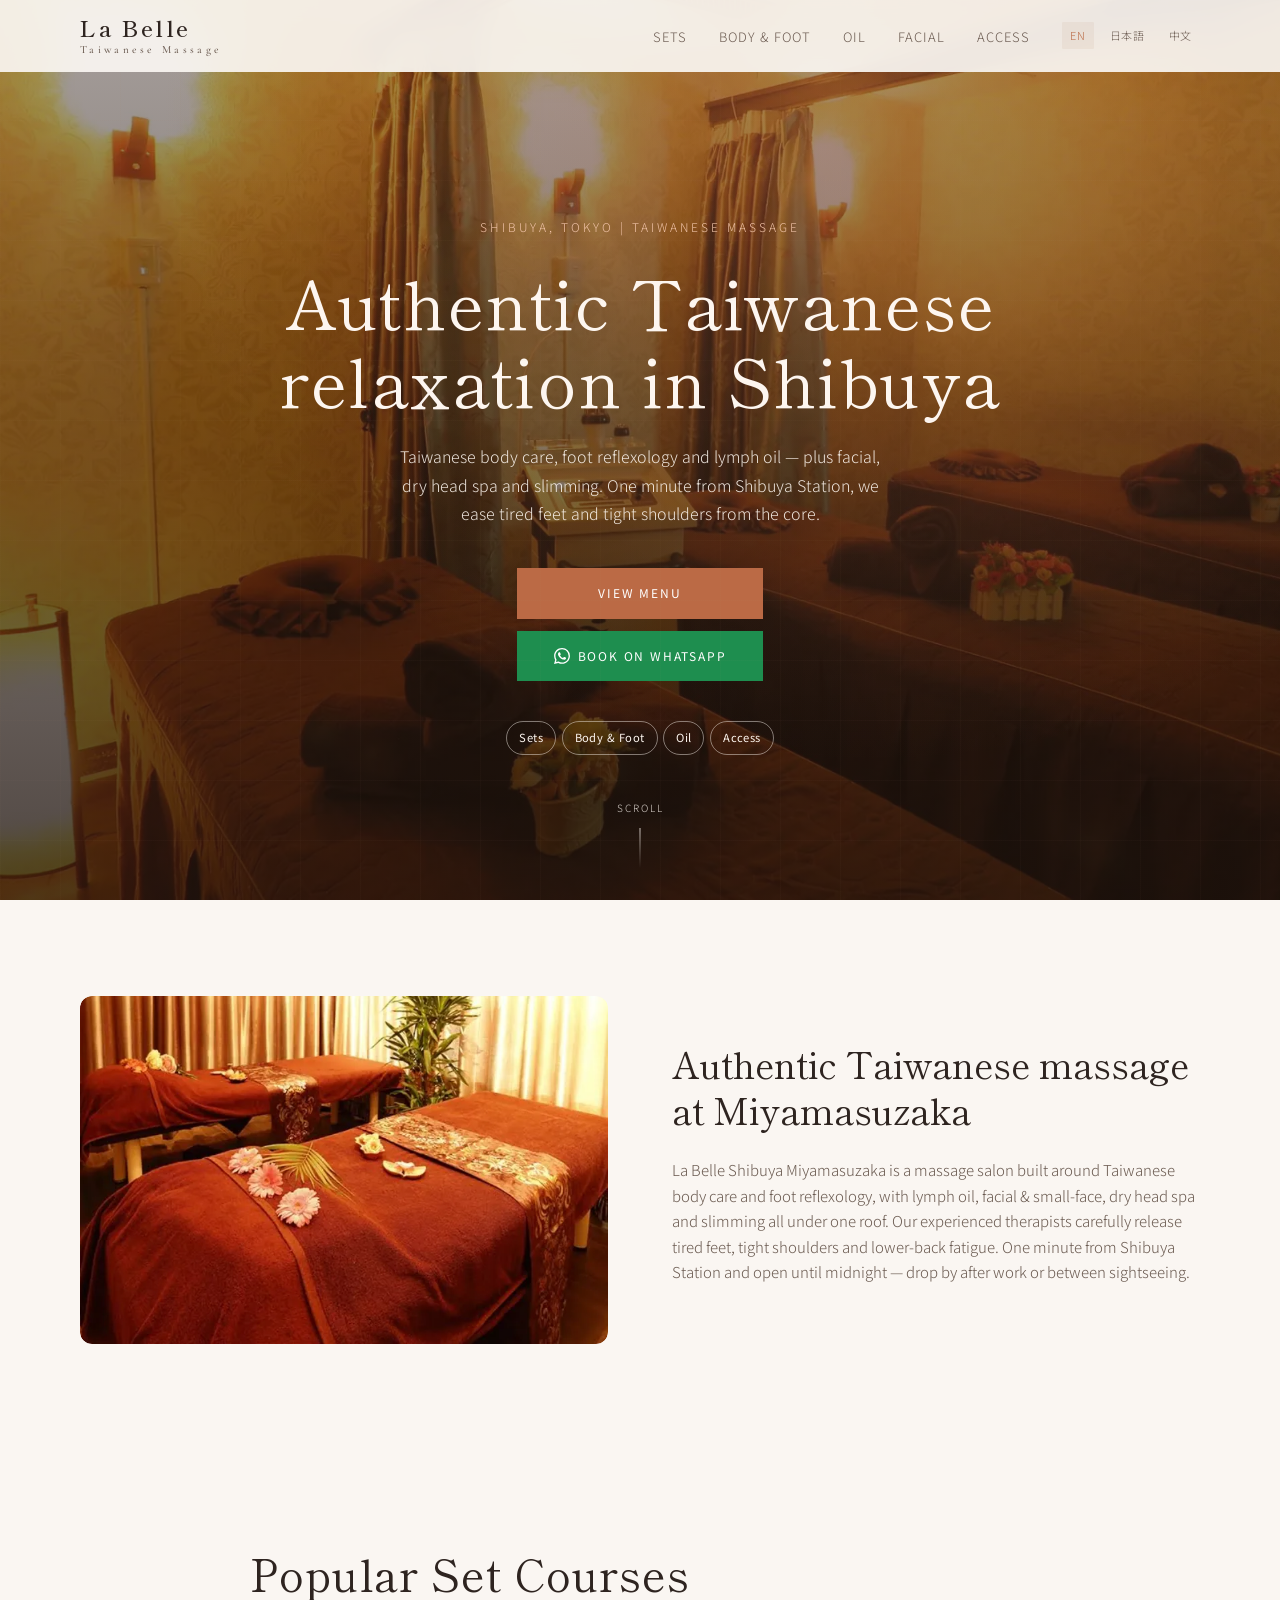
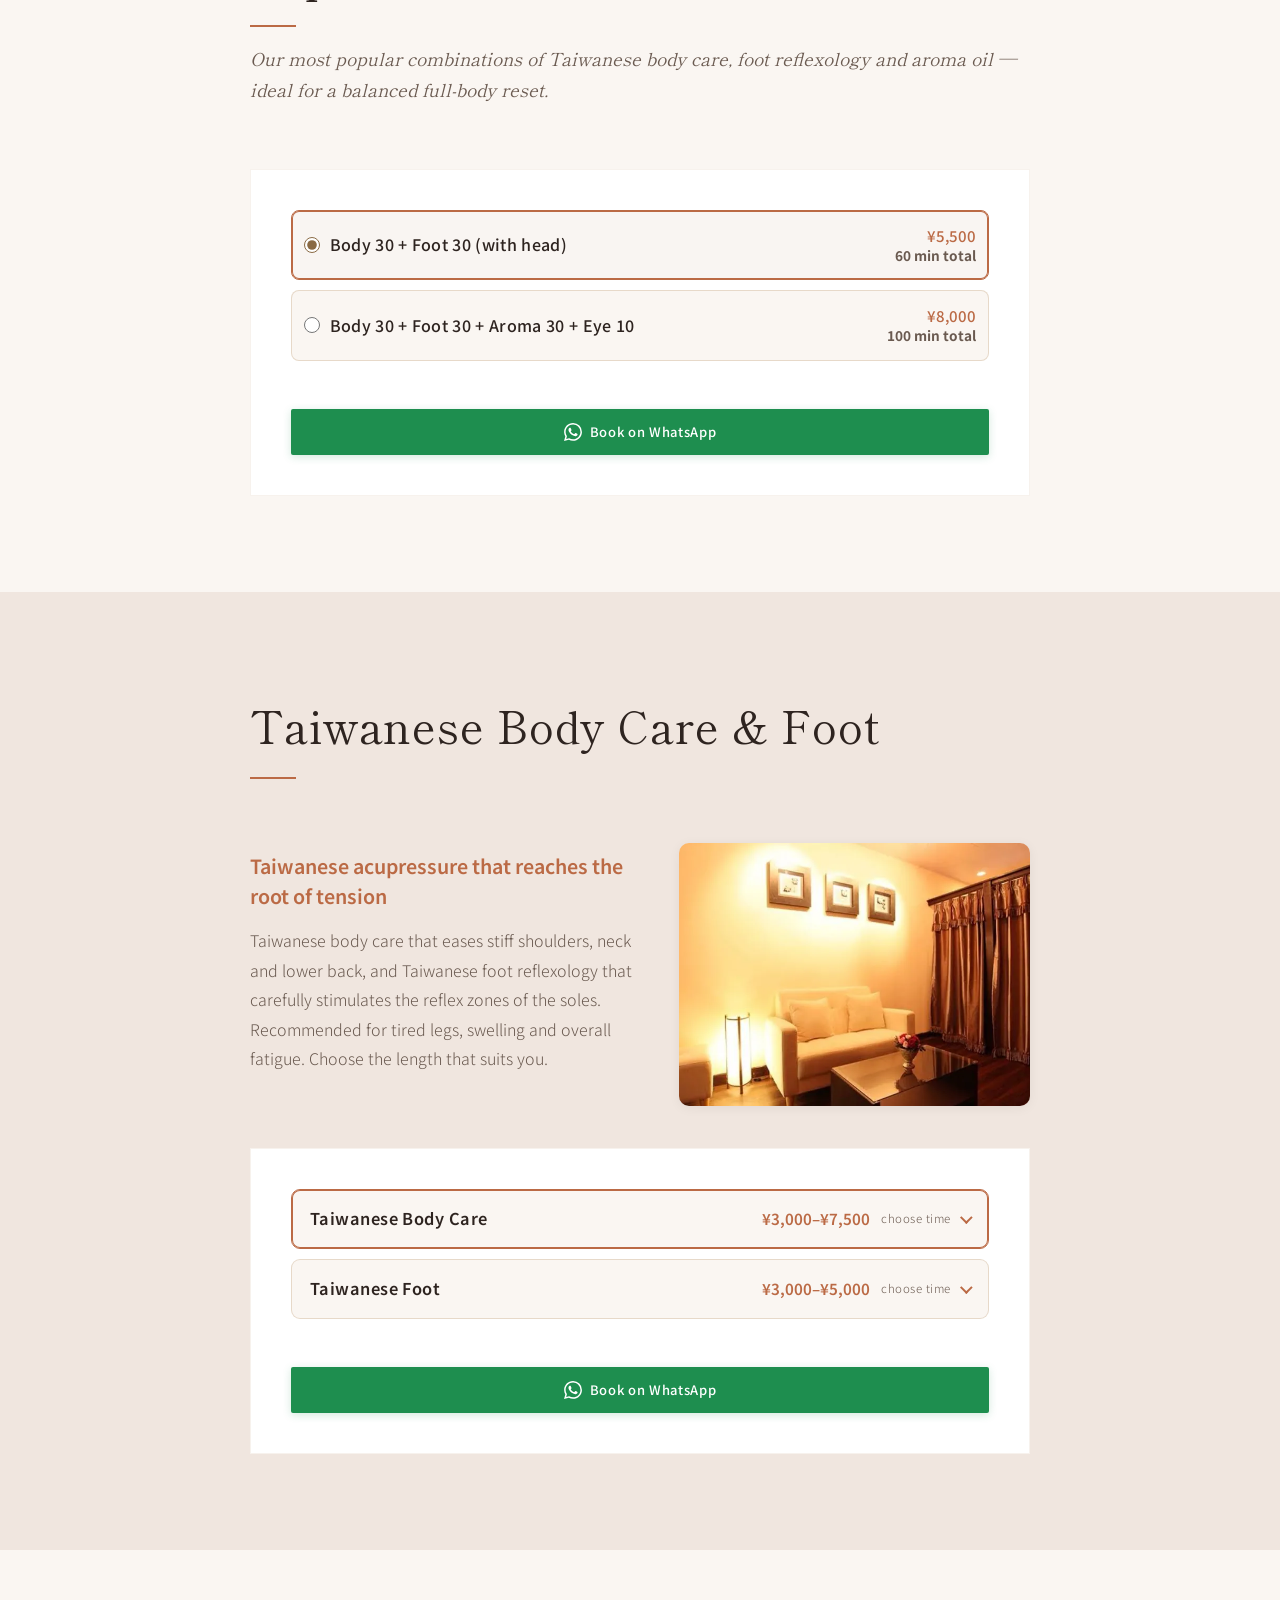
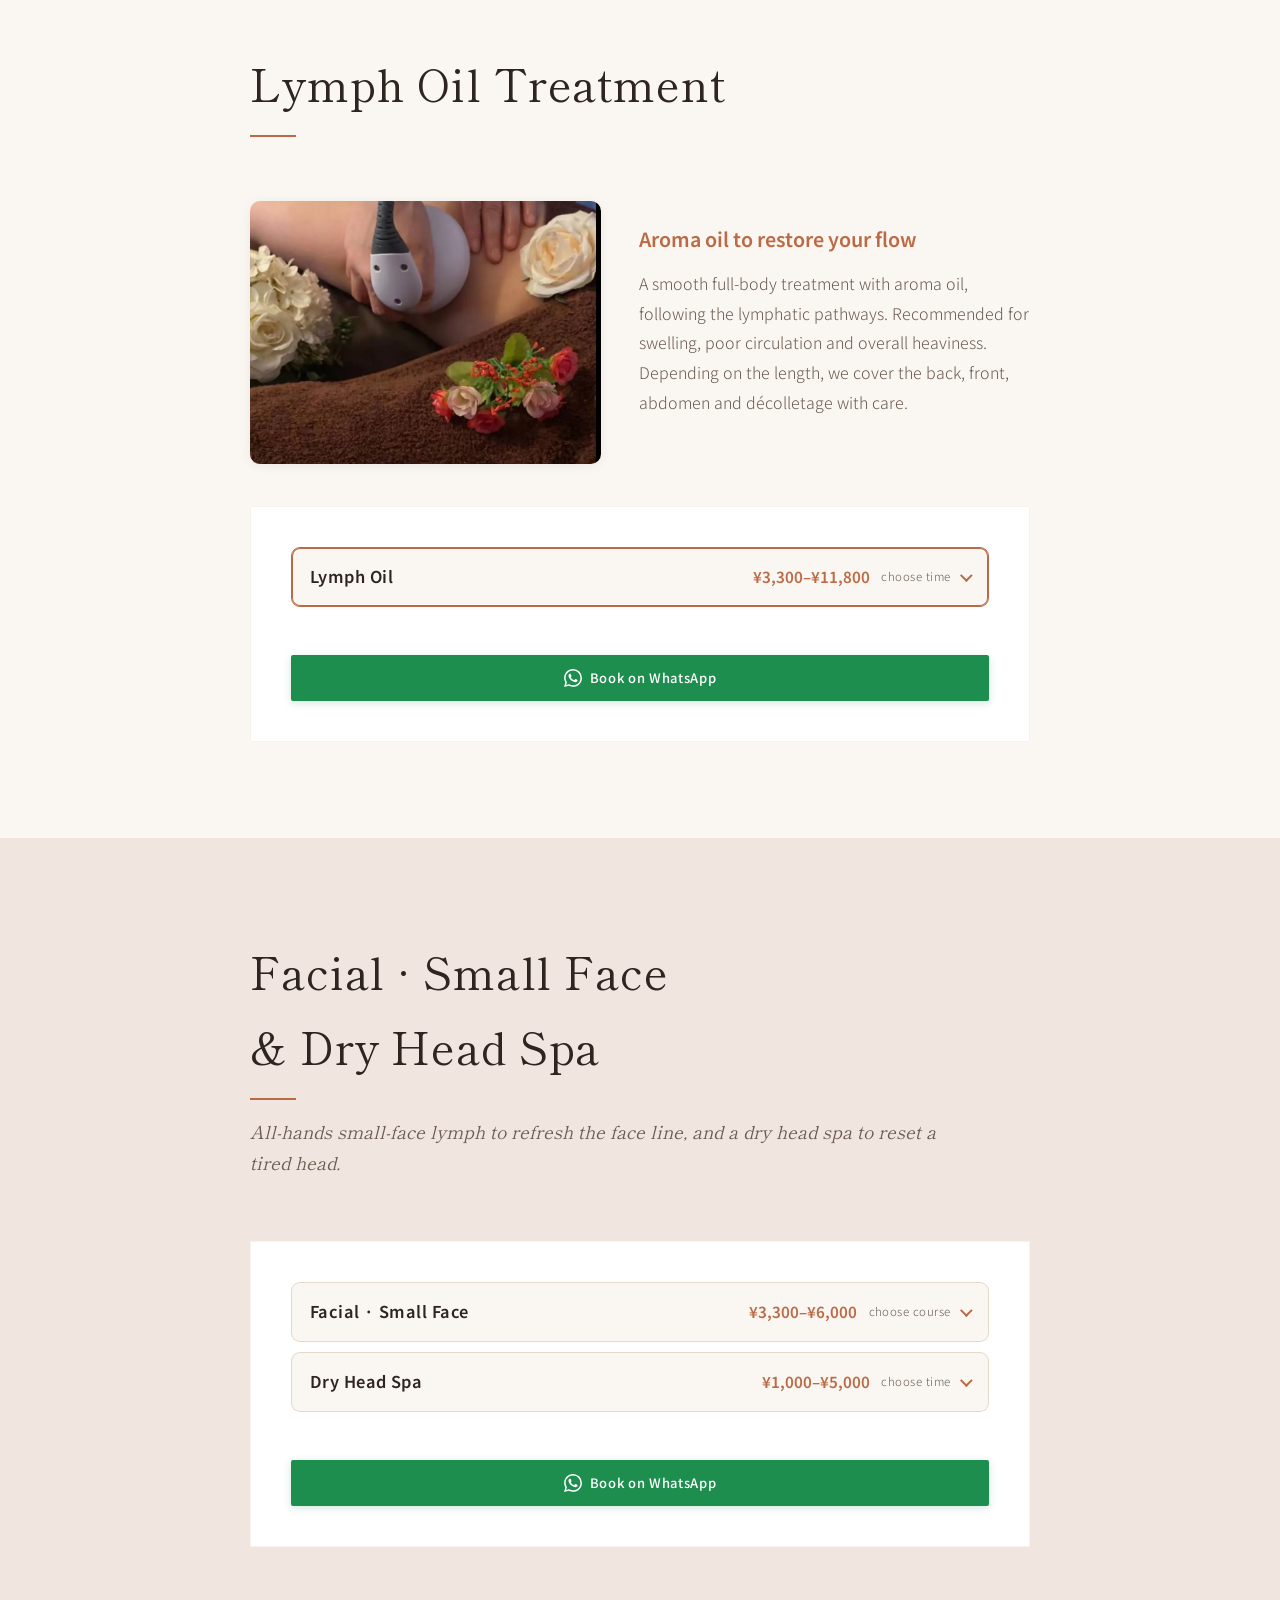
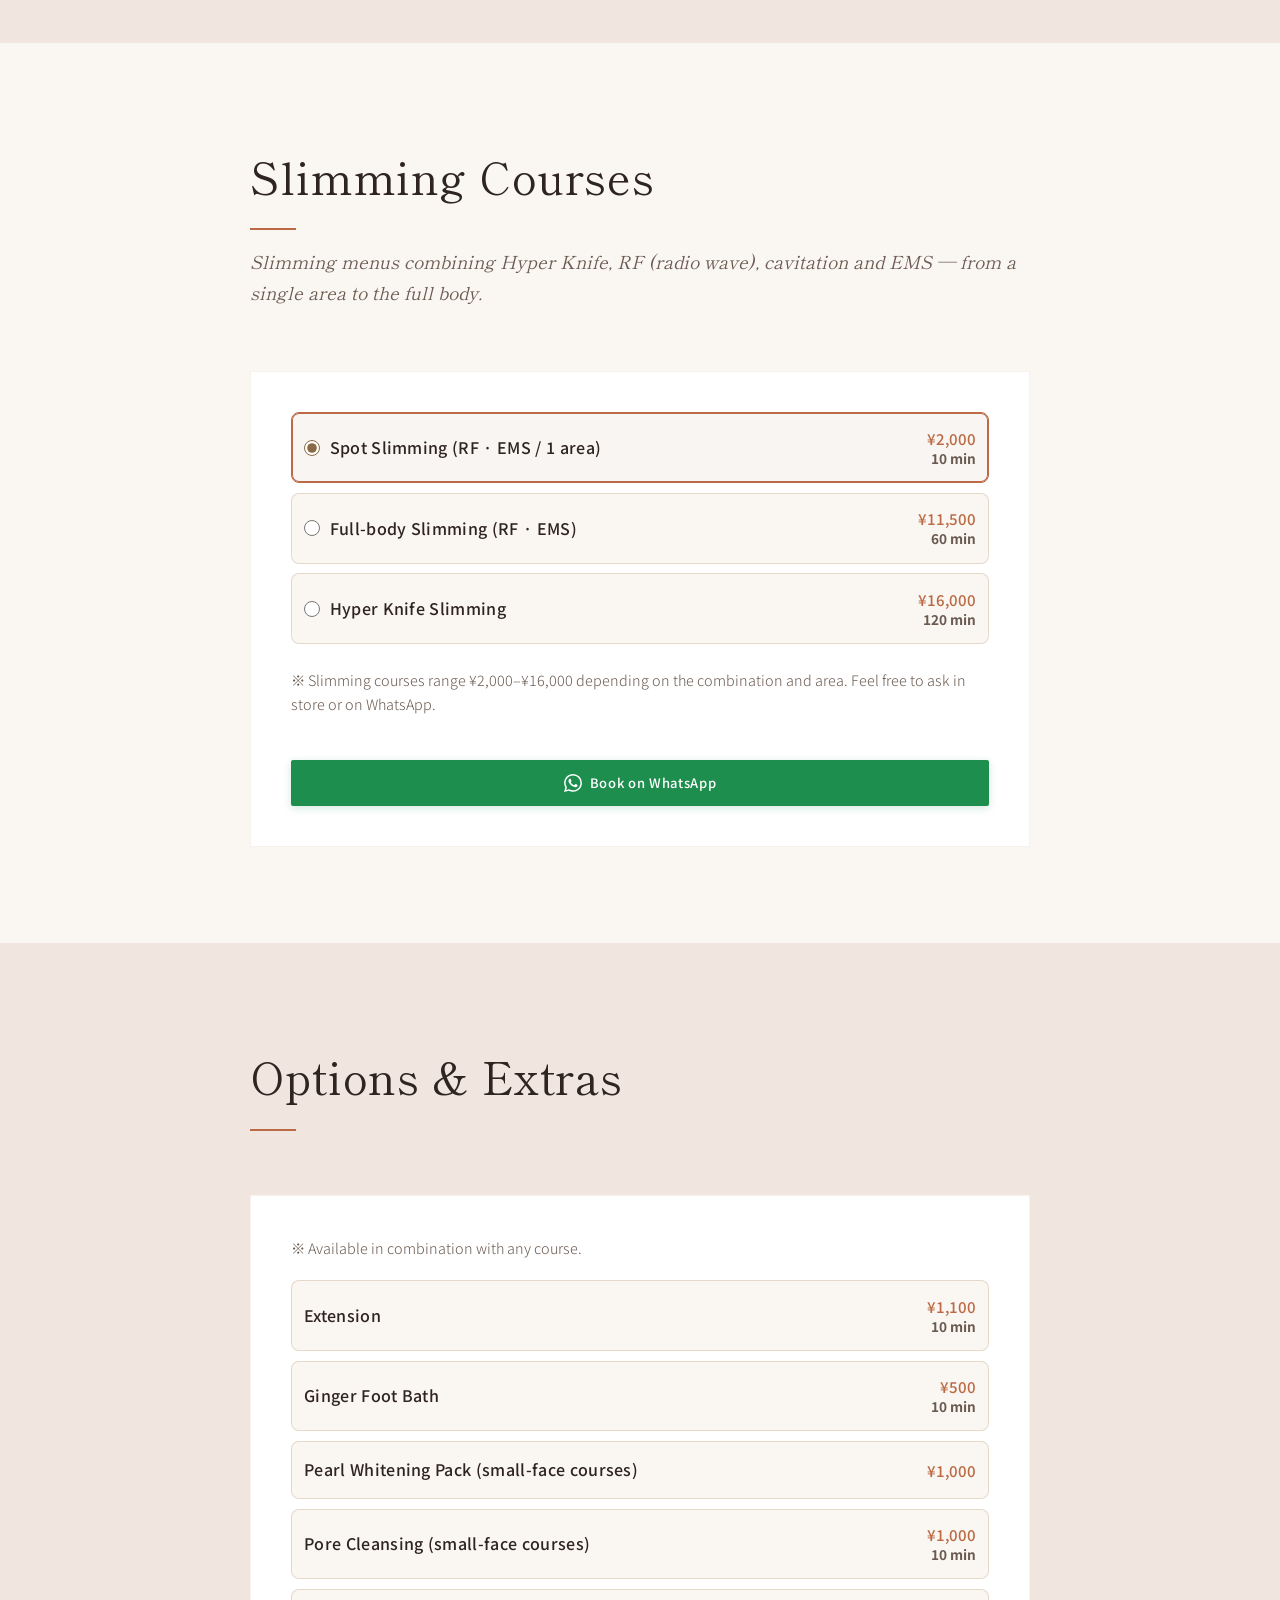
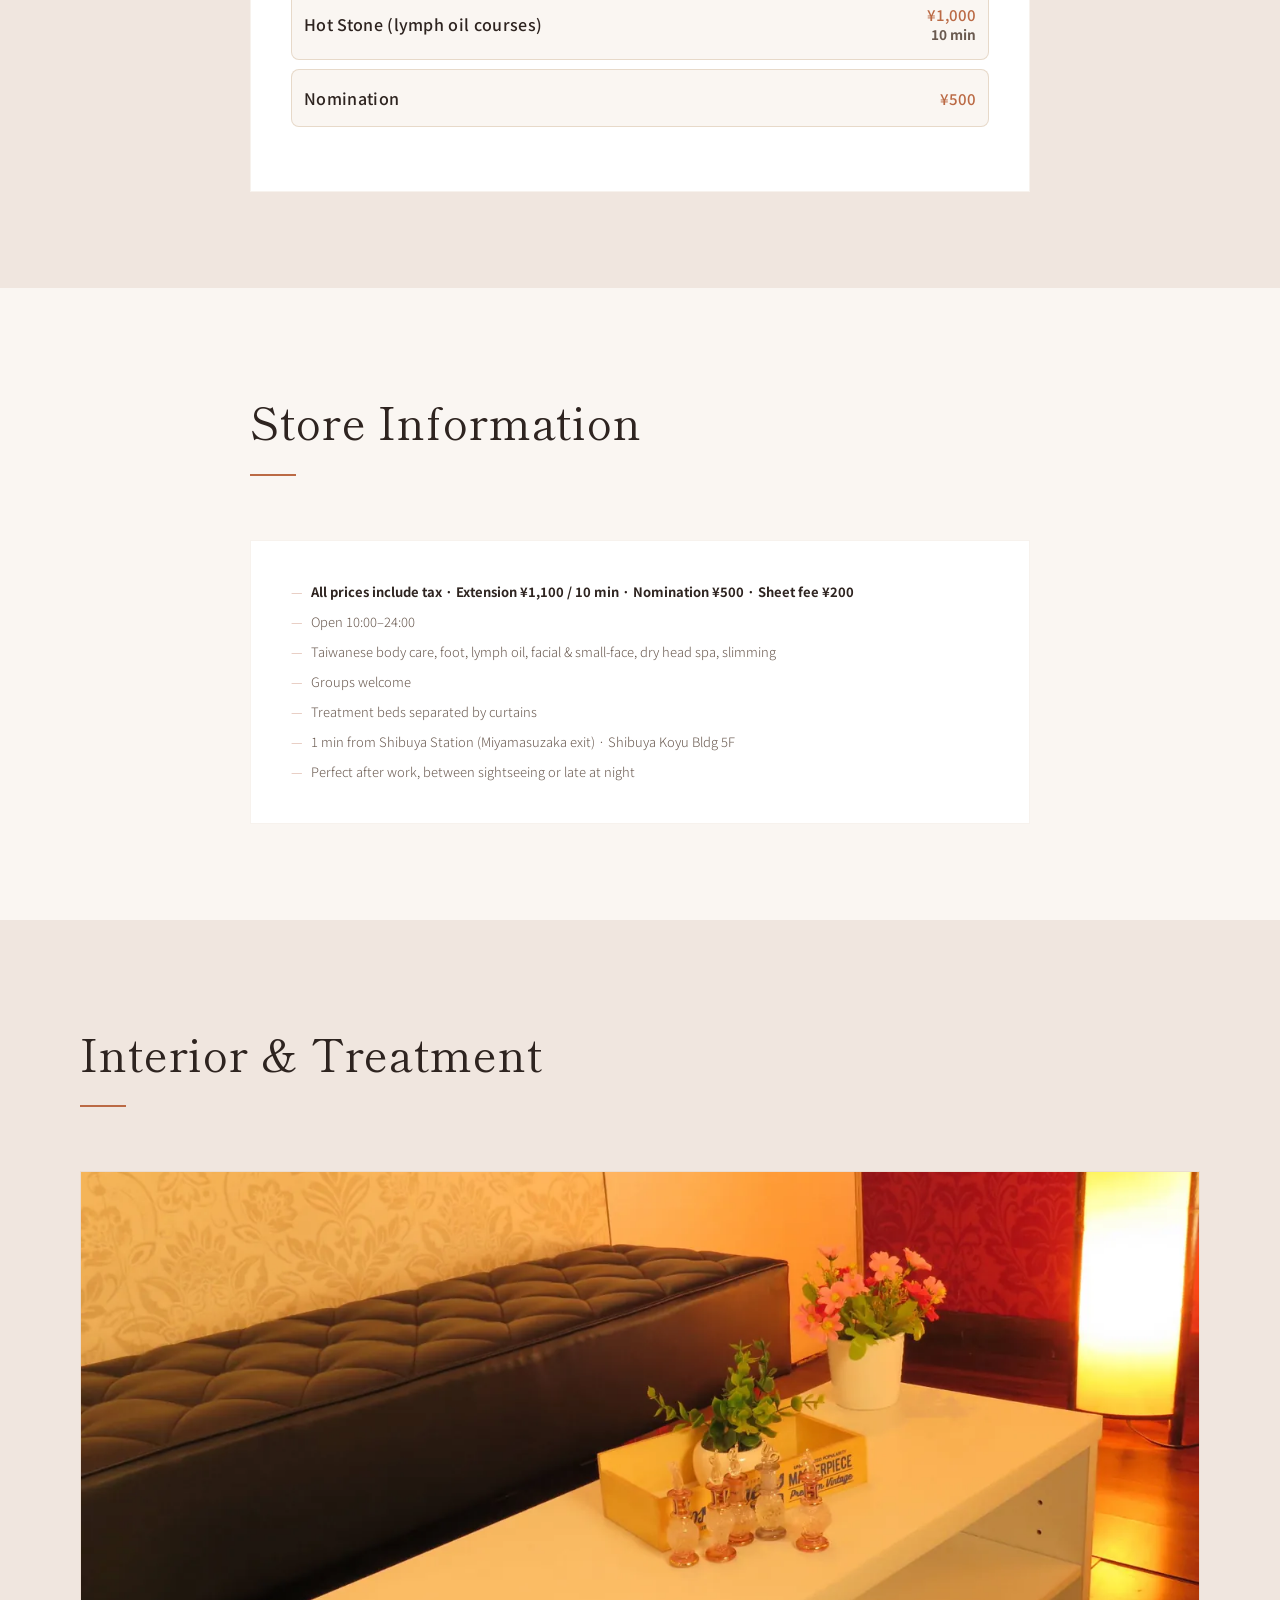
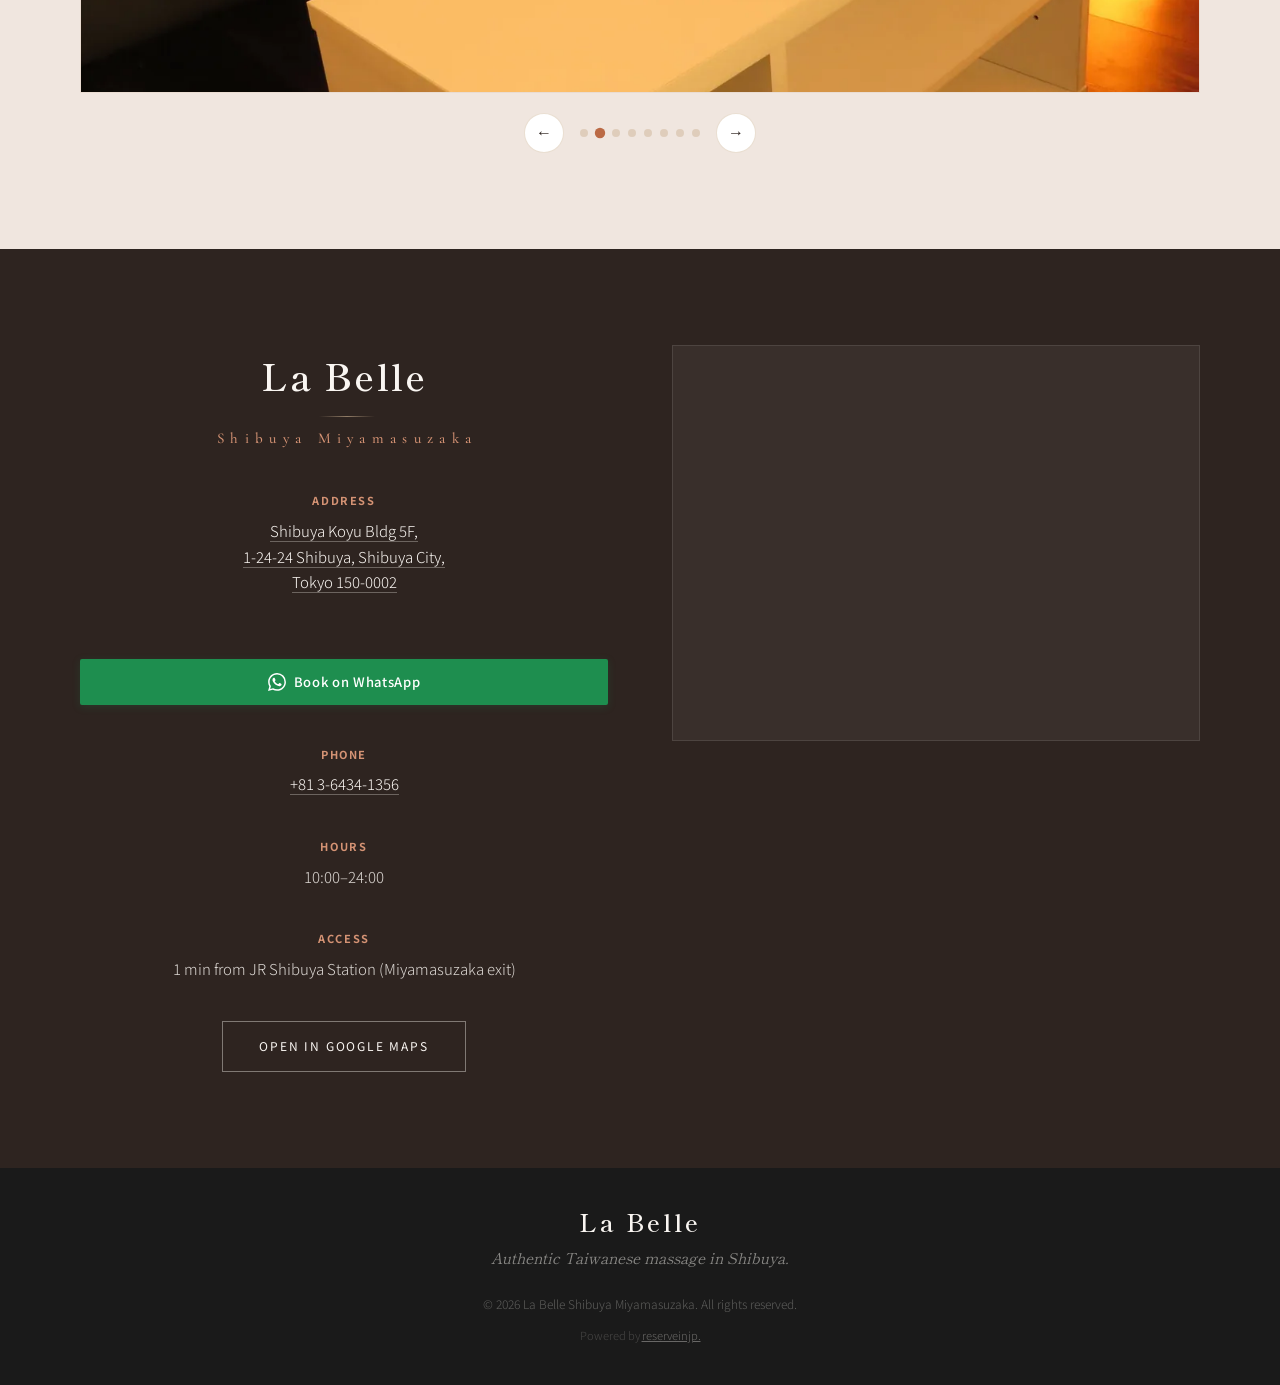
==== la-belle/en/index.html @ e2172ee7 "Add La Belle (Shibuya) & Yukurai (Omotesando) trilingual massage sites Two Taiwanese massage / relax" ====
<!DOCTYPE html>
<html lang="en">
<head>
  <meta charset="UTF-8">
  <meta name="viewport" content="width=device-width, initial-scale=1.0">
  <meta name="description" content="La Belle Shibuya Miyamasuzaka — Taiwanese massage in Shibuya, Tokyo. Body care, foot reflexology, lymph oil, facial & small-face, dry head spa and slimming. 1 min from Shibuya Station, open 10:00–24:00.">
  <title>La Belle Shibuya | Taiwanese Massage · Foot Reflexology · Lymph Oil</title>
  <link rel="preconnect" href="https://fonts.googleapis.com">
  <link rel="preconnect" href="https://fonts.gstatic.com" crossorigin>
  <link href="https://fonts.googleapis.com/css2?family=Cormorant+Garamond:wght@500&family=Noto+Sans+JP:wght@400;500;600&family=Noto+Sans+SC:wght@400;500&family=Shippori+Mincho:wght@500;600&display=swap" rel="stylesheet">
  <link rel="stylesheet" href="../styles.css">
</head>
<body>
  <header class="header" id="header">
    <nav class="nav container">
      <a href="../landing.html" class="logo">La Belle<span class="logo-romaji">Taiwanese Massage</span></a>
      <button class="nav-toggle" aria-label="menu" aria-expanded="false">
        <span></span>
        <span></span>
      </button>
      <div class="nav-menu">
        <ul class="nav-links">
          <li><a href="#set">Sets</a></li>
          <li><a href="#body">Body &amp; Foot</a></li>
          <li><a href="#oil">Oil</a></li>
          <li><a href="#beauty">Facial</a></li>
          <li><a href="#visit">Access</a></li>
        </ul>
        <div class="lang-switch">
          <a href="../en/index.html" class="active">EN</a>
          <a href="../jp/index.html">日本語</a>
          <a href="../cn/index.html">中文</a>
        </div>
      </div>
    </nav>
  </header>

  <main>
    <section class="hero">
      <div class="hero-carousel" id="heroCarousel">
        <div class="hero-slide active" style="background-image: url(../assets/images/hero-1.webp);"></div>
      </div>
      <div class="hero-grid-overlay"></div>
      <div class="hero-content container">
        <p class="hero-tag">Shibuya, Tokyo | Taiwanese Massage</p>
        <h1>Authentic Taiwanese <br>relaxation in Shibuya</h1>
        <p class="hero-sub">Taiwanese body care, foot reflexology and lymph oil — plus facial, dry head spa and slimming. One minute from Shibuya Station, we ease tired feet and tight shoulders from the core.</p>
        <div class="hero-cta">
          <a href="#set" class="btn btn-primary">View Menu</a>
          <a href="../booking.html?lang=en" class="btn btn-whatsapp">
            <svg viewBox="0 0 24 24"><path d="M17.472 14.382c-.297-.149-1.758-.867-2.03-.967-.273-.099-.471-.148-.67.15-.197.297-.767.966-.94 1.164-.173.199-.347.223-.644.075-.297-.15-1.255-.463-2.39-1.475-.884-.788-1.48-1.761-1.653-2.059-.173-.297-.018-.458.13-.606.134-.133.298-.347.446-.52.149-.174.198-.298.298-.497.099-.198.05-.371-.025-.52-.075-.149-.669-1.612-.916-2.207-.242-.579-.487-.5-.669-.51-.173-.008-.371-.01-.57-.01-.198 0-.52.074-.792.372-.272.297-1.04 1.016-1.04 2.479 0 1.462 1.065 2.875 1.213 3.074.149.198 2.096 3.2 5.077 4.487.709.306 1.262.489 1.694.625.712.227 1.36.195 1.871.118.571-.085 1.758-.719 2.006-1.413.248-.694.248-1.289.173-1.413-.074-.124-.272-.198-.57-.347m-5.421 7.403h-.004a9.87 9.87 0 01-5.031-1.378l-.361-.214-3.741.982.998-3.648-.235-.374a9.86 9.86 0 01-1.51-5.26c.001-5.45 4.436-9.884 9.888-9.884 2.64 0 5.122 1.03 6.988 2.898a9.825 9.825 0 012.893 6.994c-.003 5.45-4.437 9.884-9.885 9.884m8.413-18.297A11.815 11.815 0 0012.05 0C5.495 0 .16 5.335.157 11.892c0 2.096.547 4.142 1.588 5.945L.057 24l6.305-1.654a11.882 11.882 0 005.683 1.448h.005c6.554 0 11.89-5.335 11.893-11.893a11.821 11.821 0 00-3.48-8.413Z"/></svg>
            Book on WhatsApp
          </a>
        </div>
        <div class="hero-quick-nav">
          <a href="#set" class="hero-nav-pill">Sets</a>
          <a href="#body" class="hero-nav-pill">Body &amp; Foot</a>
          <a href="#oil" class="hero-nav-pill">Oil</a>
          <a href="#visit" class="hero-nav-pill">Access</a>
        </div>
      </div>
      <div class="hero-scroll">
        <span>Scroll</span>
        <div class="scroll-line"></div>
      </div>
    </section>

    <section class="intro section">
      <div class="container intro-grid">
        <div class="intro-text">
          <h2>Authentic Taiwanese massage <br>at Miyamasuzaka</h2>
          <p>La Belle Shibuya Miyamasuzaka is a massage salon built around Taiwanese body care and foot reflexology, with lymph oil, facial &amp; small-face, dry head spa and slimming all under one roof. Our experienced therapists carefully release tired feet, tight shoulders and lower-back fatigue. One minute from Shibuya Station and open until midnight — drop by after work or between sightseeing.</p>
        </div>
        <div class="intro-features">
          <div class="intro-promo-image">
            <img src="../assets/images/intro.webp" alt="La Belle Shibuya Miyamasuzaka" loading="lazy">
          </div>
        </div>
      </div>
    </section>

    <section class="services section" id="set">
      <div class="container">
        <header class="section-header">
          <h2>Popular Set Courses</h2>
          <p class="section-sub">Our most popular combinations of Taiwanese body care, foot reflexology and aroma oil — ideal for a balanced full-body reset.</p>
        </header>
        <article class="service-card service-card-wide">
          <div class="option-rows">
            <label class="opt-row">
              <input type="radio" name="set-sel" value="Combo 60min (Body30+Foot30)" checked>
              <span class="opt-duration"><span class="opt-name">Body 30 + Foot 30 (with head)</span></span>
              <span class="opt-price">¥5,500<small>60 min total</small></span>
            </label>
            <label class="opt-row">
              <input type="radio" name="set-sel" value="Combo 100min (Body30+Foot30+Aroma30+Eye10)">
              <span class="opt-duration"><span class="opt-name">Body 30 + Foot 30 + Aroma 30 + Eye 10</span></span>
              <span class="opt-price">¥8,000<small>100 min total</small></span>
            </label>
          </div>
          <a href="../booking.html?lang=en" class="btn-booking"><svg viewBox="0 0 24 24" width="18" height="18"><path d="M17.472 14.382c-.297-.149-1.758-.867-2.03-.967-.273-.099-.471-.148-.67.15-.197.297-.767.966-.94 1.164-.173.199-.347.223-.644.075-.297-.15-1.255-.463-2.39-1.475-.884-.788-1.48-1.761-1.653-2.059-.173-.297-.018-.458.13-.606.134-.133.298-.347.446-.52.149-.174.198-.298.298-.497.099-.198.05-.371-.025-.52-.075-.149-.669-1.612-.916-2.207-.242-.579-.487-.5-.669-.51-.173-.008-.371-.01-.57-.01-.198 0-.52.074-.792.372-.272.297-1.04 1.016-1.04 2.479 0 1.462 1.065 2.875 1.213 3.074.149.198 2.096 3.2 5.077 4.487.709.306 1.262.489 1.694.625.712.227 1.36.195 1.871.118.571-.085 1.758-.719 2.006-1.413.248-.694.248-1.289.173-1.413-.074-.124-.272-.198-.57-.347m-5.421 7.403h-.004a9.87 9.87 0 01-5.031-1.378l-.361-.214-3.741.982.998-3.648-.235-.374a9.86 9.86 0 01-1.51-5.26c.001-5.45 4.436-9.884 9.888-9.884 2.64 0 5.122 1.03 6.988 2.898a9.825 9.825 0 012.893 6.994c-.003 5.45-4.437 9.884-9.885 9.884m8.413-18.297A11.815 11.815 0 0012.05 0C5.495 0 .16 5.335.157 11.892c0 2.096.547 4.142 1.588 5.945L.057 24l6.305-1.654a11.882 11.882 0 005.683 1.448h.005c6.554 0 11.89-5.335 11.893-11.893a11.821 11.821 0 00-3.48-8.413Z" fill="currentColor"/></svg> Book on WhatsApp</a>
        </article>
      </div>
    </section>

    <section class="services section section-alt" id="body">
      <div class="container">
        <header class="section-header">
          <h2>Taiwanese Body Care &amp; Foot</h2>
        </header>
        <div class="service-intro">
          <div class="service-photo"><img src="../assets/images/body.webp" alt="Taiwanese body care and foot reflexology" loading="lazy"></div>
          <div class="service-desc">
            <p class="service-tagline">Taiwanese acupressure that reaches the root of tension</p>
            <p>Taiwanese body care that eases stiff shoulders, neck and lower back, and Taiwanese foot reflexology that carefully stimulates the reflex zones of the soles. Recommended for tired legs, swelling and overall fatigue. Choose the length that suits you.</p>
          </div>
        </div>
        <article class="service-card service-card-wide">
          <div class="option-rows">
            <div class="opt-group">
              <button type="button" class="opt-group-head" aria-expanded="false">
                <span class="ogh-name">Taiwanese Body Care</span>
                <span class="ogh-meta"><span class="ogh-range">¥3,000–¥7,500</span><span class="ogh-hint">choose time</span><i class="ogh-chev" aria-hidden="true"></i></span>
              </button>
              <div class="opt-group-body">
                <label class="opt-row">
                  <input type="radio" name="body-sel" value="Body 30min">
                  <span class="opt-duration"><span class="opt-name">Body Care (upper or lower body)</span></span>
                  <span class="opt-price">¥3,000<small>30 min</small></span>
                </label>
                <label class="opt-row">
                  <input type="radio" name="body-sel" value="Body 60min" checked>
                  <span class="opt-duration"><span class="opt-name">Body Care (full back &amp; head)</span></span>
                  <span class="opt-price">¥5,000<small>60 min</small></span>
                </label>
                <label class="opt-row">
                  <input type="radio" name="body-sel" value="Body 90min">
                  <span class="opt-duration"><span class="opt-name">Body Care (back, front legs &amp; head)</span></span>
                  <span class="opt-price">¥7,500<small>90 min</small></span>
                </label>
              </div>
            </div>
            <div class="opt-group">
              <button type="button" class="opt-group-head" aria-expanded="false">
                <span class="ogh-name">Taiwanese Foot</span>
                <span class="ogh-meta"><span class="ogh-range">¥3,000–¥5,000</span><span class="ogh-hint">choose time</span><i class="ogh-chev" aria-hidden="true"></i></span>
              </button>
              <div class="opt-group-body">
                <label class="opt-row">
                  <input type="radio" name="body-sel" value="Foot 30min">
                  <span class="opt-duration"><span class="opt-name">Foot (soles focus)</span></span>
                  <span class="opt-price">¥3,000<small>30 min</small></span>
                </label>
                <label class="opt-row">
                  <input type="radio" name="body-sel" value="Foot 45min">
                  <span class="opt-duration"><span class="opt-name">Foot (up to calves)</span></span>
                  <span class="opt-price">¥4,000<small>45 min</small></span>
                </label>
                <label class="opt-row">
                  <input type="radio" name="body-sel" value="Foot 60min">
                  <span class="opt-duration"><span class="opt-name">Foot (up to knees)</span></span>
                  <span class="opt-price">¥5,000<small>60 min</small></span>
                </label>
              </div>
            </div>
          </div>
          <a href="../booking.html?lang=en" class="btn-booking"><svg viewBox="0 0 24 24" width="18" height="18"><path d="M17.472 14.382c-.297-.149-1.758-.867-2.03-.967-.273-.099-.471-.148-.67.15-.197.297-.767.966-.94 1.164-.173.199-.347.223-.644.075-.297-.15-1.255-.463-2.39-1.475-.884-.788-1.48-1.761-1.653-2.059-.173-.297-.018-.458.13-.606.134-.133.298-.347.446-.52.149-.174.198-.298.298-.497.099-.198.05-.371-.025-.52-.075-.149-.669-1.612-.916-2.207-.242-.579-.487-.5-.669-.51-.173-.008-.371-.01-.57-.01-.198 0-.52.074-.792.372-.272.297-1.04 1.016-1.04 2.479 0 1.462 1.065 2.875 1.213 3.074.149.198 2.096 3.2 5.077 4.487.709.306 1.262.489 1.694.625.712.227 1.36.195 1.871.118.571-.085 1.758-.719 2.006-1.413.248-.694.248-1.289.173-1.413-.074-.124-.272-.198-.57-.347m-5.421 7.403h-.004a9.87 9.87 0 01-5.031-1.378l-.361-.214-3.741.982.998-3.648-.235-.374a9.86 9.86 0 01-1.51-5.26c.001-5.45 4.436-9.884 9.888-9.884 2.64 0 5.122 1.03 6.988 2.898a9.825 9.825 0 012.893 6.994c-.003 5.45-4.437 9.884-9.885 9.884m8.413-18.297A11.815 11.815 0 0012.05 0C5.495 0 .16 5.335.157 11.892c0 2.096.547 4.142 1.588 5.945L.057 24l6.305-1.654a11.882 11.882 0 005.683 1.448h.005c6.554 0 11.89-5.335 11.893-11.893a11.821 11.821 0 00-3.48-8.413Z" fill="currentColor"/></svg> Book on WhatsApp</a>
        </article>
      </div>
    </section>

    <section class="services section" id="oil">
      <div class="container">
        <header class="section-header">
          <h2>Lymph Oil Treatment</h2>
        </header>
        <div class="service-intro">
          <div class="service-photo"><img src="../assets/images/oil.webp" alt="Lymph oil treatment" loading="lazy"></div>
          <div class="service-desc">
            <p class="service-tagline">Aroma oil to restore your flow</p>
            <p>A smooth full-body treatment with aroma oil, following the lymphatic pathways. Recommended for swelling, poor circulation and overall heaviness. Depending on the length, we cover the back, front, abdomen and décolletage with care.</p>
          </div>
        </div>
        <article class="service-card service-card-wide">
          <div class="option-rows">
            <div class="opt-group">
              <button type="button" class="opt-group-head" aria-expanded="false">
                <span class="ogh-name">Lymph Oil</span>
                <span class="ogh-meta"><span class="ogh-range">¥3,300–¥11,800</span><span class="ogh-hint">choose time</span><i class="ogh-chev" aria-hidden="true"></i></span>
              </button>
              <div class="opt-group-body">
                <label class="opt-row">
                  <input type="radio" name="oil-sel" value="Oil Lymph 30min">
                  <span class="opt-duration"><span class="opt-name">Lymph Oil (upper or lower body)</span></span>
                  <span class="opt-price">¥3,300<small>30 min</small></span>
                </label>
                <label class="opt-row">
                  <input type="radio" name="oil-sel" value="Oil Lymph 60min" checked>
                  <span class="opt-duration"><span class="opt-name">Lymph Oil (full back &amp; head)</span></span>
                  <span class="opt-price">¥5,800<small>60 min</small></span>
                </label>
                <label class="opt-row">
                  <input type="radio" name="oil-sel" value="Oil Lymph 90min">
                  <span class="opt-duration"><span class="opt-name">Lymph Oil (back, front legs &amp; head)</span></span>
                  <span class="opt-price">¥8,800<small>90 min</small></span>
                </label>
                <label class="opt-row">
                  <input type="radio" name="oil-sel" value="Oil Lymph 120min">
                  <span class="opt-duration"><span class="opt-name">Lymph Oil (full body, abdomen, décolletage)</span></span>
                  <span class="opt-price">¥11,800<small>120 min</small></span>
                </label>
              </div>
            </div>
          </div>
          <a href="../booking.html?lang=en" class="btn-booking"><svg viewBox="0 0 24 24" width="18" height="18"><path d="M17.472 14.382c-.297-.149-1.758-.867-2.03-.967-.273-.099-.471-.148-.67.15-.197.297-.767.966-.94 1.164-.173.199-.347.223-.644.075-.297-.15-1.255-.463-2.39-1.475-.884-.788-1.48-1.761-1.653-2.059-.173-.297-.018-.458.13-.606.134-.133.298-.347.446-.52.149-.174.198-.298.298-.497.099-.198.05-.371-.025-.52-.075-.149-.669-1.612-.916-2.207-.242-.579-.487-.5-.669-.51-.173-.008-.371-.01-.57-.01-.198 0-.52.074-.792.372-.272.297-1.04 1.016-1.04 2.479 0 1.462 1.065 2.875 1.213 3.074.149.198 2.096 3.2 5.077 4.487.709.306 1.262.489 1.694.625.712.227 1.36.195 1.871.118.571-.085 1.758-.719 2.006-1.413.248-.694.248-1.289.173-1.413-.074-.124-.272-.198-.57-.347m-5.421 7.403h-.004a9.87 9.87 0 01-5.031-1.378l-.361-.214-3.741.982.998-3.648-.235-.374a9.86 9.86 0 01-1.51-5.26c.001-5.45 4.436-9.884 9.888-9.884 2.64 0 5.122 1.03 6.988 2.898a9.825 9.825 0 012.893 6.994c-.003 5.45-4.437 9.884-9.885 9.884m8.413-18.297A11.815 11.815 0 0012.05 0C5.495 0 .16 5.335.157 11.892c0 2.096.547 4.142 1.588 5.945L.057 24l6.305-1.654a11.882 11.882 0 005.683 1.448h.005c6.554 0 11.89-5.335 11.893-11.893a11.821 11.821 0 00-3.48-8.413Z" fill="currentColor"/></svg> Book on WhatsApp</a>
        </article>
      </div>
    </section>

    <section class="services section section-alt" id="beauty">
      <div class="container">
        <header class="section-header">
          <h2>Facial · Small Face &amp; Dry Head Spa</h2>
          <p class="section-sub">All-hands small-face lymph to refresh the face line, and a dry head spa to reset a tired head.</p>
        </header>
        <article class="service-card service-card-wide">
          <div class="option-rows">
            <div class="opt-group">
              <button type="button" class="opt-group-head" aria-expanded="false">
                <span class="ogh-name">Facial · Small Face</span>
                <span class="ogh-meta"><span class="ogh-range">¥3,300–¥6,000</span><span class="ogh-hint">choose course</span><i class="ogh-chev" aria-hidden="true"></i></span>
              </button>
              <div class="opt-group-body">
                <label class="opt-row">
                  <input type="radio" name="beauty-sel" value="Facial Lymph 30min">
                  <span class="opt-duration"><span class="opt-name">All-hands Small-face Lymph</span></span>
                  <span class="opt-price">¥3,300<small>30 min</small></span>
                </label>
                <label class="opt-row">
                  <input type="radio" name="beauty-sel" value="Pore Care + Small Face 30min">
                  <span class="opt-duration"><span class="opt-name">Pore Cleansing &amp; Small Face</span></span>
                  <span class="opt-price">¥4,000<small>30 min</small></span>
                </label>
                <label class="opt-row">
                  <input type="radio" name="beauty-sel" value="Facial Lymph 60min">
                  <span class="opt-duration"><span class="opt-name">All-hands Small-face Lymph (neck, décolletage &amp; head)</span></span>
                  <span class="opt-price">¥6,000<small>60 min</small></span>
                </label>
              </div>
            </div>
            <div class="opt-group">
              <button type="button" class="opt-group-head" aria-expanded="false">
                <span class="ogh-name">Dry Head Spa</span>
                <span class="ogh-meta"><span class="ogh-range">¥1,000–¥5,000</span><span class="ogh-hint">choose time</span><i class="ogh-chev" aria-hidden="true"></i></span>
              </button>
              <div class="opt-group-body">
                <label class="opt-row">
                  <input type="radio" name="beauty-sel" value="Dry Head Spa 10min">
                  <span class="opt-duration"><span class="opt-name">Dry Head Spa</span></span>
                  <span class="opt-price">¥1,000<small>10 min</small></span>
                </label>
                <label class="opt-row">
                  <input type="radio" name="beauty-sel" value="Dry Head Spa 30min">
                  <span class="opt-duration"><span class="opt-name">Dry Head Spa</span></span>
                  <span class="opt-price">¥3,000<small>30 min</small></span>
                </label>
                <label class="opt-row">
                  <input type="radio" name="beauty-sel" value="Dry Head Spa 60min">
                  <span class="opt-duration"><span class="opt-name">Dry Head Spa</span></span>
                  <span class="opt-price">¥5,000<small>60 min</small></span>
                </label>
              </div>
            </div>
          </div>
          <a href="../booking.html?lang=en" class="btn-booking"><svg viewBox="0 0 24 24" width="18" height="18"><path d="M17.472 14.382c-.297-.149-1.758-.867-2.03-.967-.273-.099-.471-.148-.67.15-.197.297-.767.966-.94 1.164-.173.199-.347.223-.644.075-.297-.15-1.255-.463-2.39-1.475-.884-.788-1.48-1.761-1.653-2.059-.173-.297-.018-.458.13-.606.134-.133.298-.347.446-.52.149-.174.198-.298.298-.497.099-.198.05-.371-.025-.52-.075-.149-.669-1.612-.916-2.207-.242-.579-.487-.5-.669-.51-.173-.008-.371-.01-.57-.01-.198 0-.52.074-.792.372-.272.297-1.04 1.016-1.04 2.479 0 1.462 1.065 2.875 1.213 3.074.149.198 2.096 3.2 5.077 4.487.709.306 1.262.489 1.694.625.712.227 1.36.195 1.871.118.571-.085 1.758-.719 2.006-1.413.248-.694.248-1.289.173-1.413-.074-.124-.272-.198-.57-.347m-5.421 7.403h-.004a9.87 9.87 0 01-5.031-1.378l-.361-.214-3.741.982.998-3.648-.235-.374a9.86 9.86 0 01-1.51-5.26c.001-5.45 4.436-9.884 9.888-9.884 2.64 0 5.122 1.03 6.988 2.898a9.825 9.825 0 012.893 6.994c-.003 5.45-4.437 9.884-9.885 9.884m8.413-18.297A11.815 11.815 0 0012.05 0C5.495 0 .16 5.335.157 11.892c0 2.096.547 4.142 1.588 5.945L.057 24l6.305-1.654a11.882 11.882 0 005.683 1.448h.005c6.554 0 11.89-5.335 11.893-11.893a11.821 11.821 0 00-3.48-8.413Z" fill="currentColor"/></svg> Book on WhatsApp</a>
        </article>
      </div>
    </section>

    <section class="services section" id="slim">
      <div class="container">
        <header class="section-header">
          <h2>Slimming Courses</h2>
          <p class="section-sub">Slimming menus combining Hyper Knife, RF (radio wave), cavitation and EMS — from a single area to the full body.</p>
        </header>
        <article class="service-card service-card-wide">
          <div class="option-rows">
            <label class="opt-row">
              <input type="radio" name="slim-sel" value="Slimming Spot 10min" checked>
              <span class="opt-duration"><span class="opt-name">Spot Slimming (RF · EMS / 1 area)</span></span>
              <span class="opt-price">¥2,000<small>10 min</small></span>
            </label>
            <label class="opt-row">
              <input type="radio" name="slim-sel" value="Slimming Full Body 60min (RF+EMS)">
              <span class="opt-duration"><span class="opt-name">Full-body Slimming (RF · EMS)</span></span>
              <span class="opt-price">¥11,500<small>60 min</small></span>
            </label>
            <label class="opt-row">
              <input type="radio" name="slim-sel" value="Hyper Knife Slimming 120min">
              <span class="opt-duration"><span class="opt-name">Hyper Knife Slimming</span></span>
              <span class="opt-price">¥16,000<small>120 min</small></span>
            </label>
          </div>
          <p class="option-note" style="margin-top:1.2rem;">※ Slimming courses range ¥2,000–¥16,000 depending on the combination and area. Feel free to ask in store or on WhatsApp.</p>
          <a href="../booking.html?lang=en" class="btn-booking"><svg viewBox="0 0 24 24" width="18" height="18"><path d="M17.472 14.382c-.297-.149-1.758-.867-2.03-.967-.273-.099-.471-.148-.67.15-.197.297-.767.966-.94 1.164-.173.199-.347.223-.644.075-.297-.15-1.255-.463-2.39-1.475-.884-.788-1.48-1.761-1.653-2.059-.173-.297-.018-.458.13-.606.134-.133.298-.347.446-.52.149-.174.198-.298.298-.497.099-.198.05-.371-.025-.52-.075-.149-.669-1.612-.916-2.207-.242-.579-.487-.5-.669-.51-.173-.008-.371-.01-.57-.01-.198 0-.52.074-.792.372-.272.297-1.04 1.016-1.04 2.479 0 1.462 1.065 2.875 1.213 3.074.149.198 2.096 3.2 5.077 4.487.709.306 1.262.489 1.694.625.712.227 1.36.195 1.871.118.571-.085 1.758-.719 2.006-1.413.248-.694.248-1.289.173-1.413-.074-.124-.272-.198-.57-.347m-5.421 7.403h-.004a9.87 9.87 0 01-5.031-1.378l-.361-.214-3.741.982.998-3.648-.235-.374a9.86 9.86 0 01-1.51-5.26c.001-5.45 4.436-9.884 9.888-9.884 2.64 0 5.122 1.03 6.988 2.898a9.825 9.825 0 012.893 6.994c-.003 5.45-4.437 9.884-9.885 9.884m8.413-18.297A11.815 11.815 0 0012.05 0C5.495 0 .16 5.335.157 11.892c0 2.096.547 4.142 1.588 5.945L.057 24l6.305-1.654a11.882 11.882 0 005.683 1.448h.005c6.554 0 11.89-5.335 11.893-11.893a11.821 11.821 0 00-3.48-8.413Z" fill="currentColor"/></svg> Book on WhatsApp</a>
        </article>
      </div>
    </section>

    <section class="services section section-alt" id="option">
      <div class="container">
        <header class="section-header">
          <h2>Options &amp; Extras</h2>
        </header>
        <article class="service-card service-card-wide">
          <p class="option-note">※ Available in combination with any course.</p>
          <div class="option-rows">
            <div class="opt-row opt-static"><span class="opt-duration"><span class="opt-name">Extension</span></span><span class="opt-price">¥1,100<small>10 min</small></span></div>
            <div class="opt-row opt-static"><span class="opt-duration"><span class="opt-name">Ginger Foot Bath</span></span><span class="opt-price">¥500<small>10 min</small></span></div>
            <div class="opt-row opt-static"><span class="opt-duration"><span class="opt-name">Pearl Whitening Pack (small-face courses)</span></span><span class="opt-price">¥1,000</span></div>
            <div class="opt-row opt-static"><span class="opt-duration"><span class="opt-name">Pore Cleansing (small-face courses)</span></span><span class="opt-price">¥1,000<small>10 min</small></span></div>
            <div class="opt-row opt-static"><span class="opt-duration"><span class="opt-name">Hot Stone (lymph oil courses)</span></span><span class="opt-price">¥1,000<small>10 min</small></span></div>
            <div class="opt-row opt-static"><span class="opt-duration"><span class="opt-name">Nomination</span></span><span class="opt-price">¥500</span></div>
          </div>
        </article>
      </div>
    </section>

    <section class="services section" id="info">
      <div class="container">
        <header class="section-header">
          <h2>Store Information</h2>
        </header>
        <article class="service-card service-card-wide">
          <ul class="includes">
            <li><strong>All prices include tax · Extension ¥1,100 / 10 min · Nomination ¥500 · Sheet fee ¥200</strong></li>
            <li>Open 10:00–24:00</li>
            <li>Taiwanese body care, foot, lymph oil, facial &amp; small-face, dry head spa, slimming</li>
            <li>Groups welcome</li>
            <li>Treatment beds separated by curtains</li>
            <li>1 min from Shibuya Station (Miyamasuzaka exit) · Shibuya Koyu Bldg 5F</li>
            <li>Perfect after work, between sightseeing or late at night</li>
          </ul>
        </article>
      </div>
    </section>

    <section class="env-carousel-section" aria-label="Interior &amp; treatment">
      <div class="container">
        <header class="section-header">
          <h2>Interior &amp; Treatment</h2>
        </header>
        <div class="env-carousel" id="envCarousel">
          <div class="env-carousel-track" id="envTrack">
            <div class="env-carousel-slide"><img src="../assets/images/hero-1.webp" alt="La Belle treatment room" loading="lazy"></div>
            <div class="env-carousel-slide"><img src="../assets/images/hero-2.webp" alt="La Belle waiting space" loading="lazy"></div>
            <div class="env-carousel-slide"><img src="../assets/images/hero-3.webp" alt="La Belle lounge" loading="lazy"></div>
            <div class="env-carousel-slide"><img src="../assets/images/hero-4.webp" alt="La Belle interior" loading="lazy"></div>
            <div class="env-carousel-slide"><img src="../assets/images/intro.webp" alt="La Belle treatment bed" loading="lazy"></div>
            <div class="env-carousel-slide"><img src="../assets/images/body.webp" alt="La Belle treatment" loading="lazy"></div>
            <div class="env-carousel-slide"><img src="../assets/images/sign.webp" alt="La Belle storefront sign" loading="lazy"></div>
            <div class="env-carousel-slide"><img src="../assets/images/plaque.webp" alt="La Belle entrance" loading="lazy"></div>
          </div>
        </div>
        <div class="env-carousel-nav">
          <button class="env-carousel-btn" id="envPrev" aria-label="prev">&larr;</button>
          <div class="env-dots" id="envDots"></div>
          <button class="env-carousel-btn" id="envNext" aria-label="next">&rarr;</button>
        </div>
      </div>
    </section>

    <section class="visit section" id="visit">
      <div class="container visit-grid">
        <div class="visit-info">
          <h2>La Belle<span class="visit-romaji">Shibuya Miyamasuzaka</span></h2>
          <div class="visit-details">
            <div class="visit-item">
              <h4>Address</h4>
              <p><a href="https://maps.app.goo.gl/qkjrwiAqzV4mdqAc6" target="_blank" rel="noopener noreferrer">Shibuya Koyu Bldg 5F,<br>1-24-24 Shibuya, Shibuya City,<br>Tokyo 150-0002</a></p>
            </div>
            <a href="../booking.html?lang=en" class="btn-booking">
              <svg viewBox="0 0 24 24" width="18" height="18"><path d="M17.472 14.382c-.297-.149-1.758-.867-2.03-.967-.273-.099-.471-.148-.67.15-.197.297-.767.966-.94 1.164-.173.199-.347.223-.644.075-.297-.15-1.255-.463-2.39-1.475-.884-.788-1.48-1.761-1.653-2.059-.173-.297-.018-.458.13-.606.134-.133.298-.347.446-.52.149-.174.198-.298.298-.497.099-.198.05-.371-.025-.52-.075-.149-.669-1.612-.916-2.207-.242-.579-.487-.5-.669-.51-.173-.008-.371-.01-.57-.01-.198 0-.52.074-.792.372-.272.297-1.04 1.016-1.04 2.479 0 1.462 1.065 2.875 1.213 3.074.149.198 2.096 3.2 5.077 4.487.709.306 1.262.489 1.694.625.712.227 1.36.195 1.871.118.571-.085 1.758-.719 2.006-1.413.248-.694.248-1.289.173-1.413-.074-.124-.272-.198-.57-.347m-5.421 7.403h-.004a9.87 9.87 0 01-5.031-1.378l-.361-.214-3.741.982.998-3.648-.235-.374a9.86 9.86 0 01-1.51-5.26c.001-5.45 4.436-9.884 9.888-9.884 2.64 0 5.122 1.03 6.988 2.898a9.825 9.825 0 012.893 6.994c-.003 5.45-4.437 9.884-9.885 9.884m8.413-18.297A11.815 11.815 0 0012.05 0C5.495 0 .16 5.335.157 11.892c0 2.096.547 4.142 1.588 5.945L.057 24l6.305-1.654a11.882 11.882 0 005.683 1.448h.005c6.554 0 11.89-5.335 11.893-11.893a11.821 11.821 0 00-3.48-8.413Z" fill="currentColor"/></svg>
              Book on WhatsApp
            </a>
            <div class="visit-item">
              <h4>Phone</h4>
              <p><a href="tel:+81364341356">+81 3-6434-1356</a></p>
            </div>
            <div class="visit-item">
              <h4>Hours</h4>
              <p>10:00–24:00</p>
            </div>
            <div class="visit-item">
              <h4>Access</h4>
              <p>1 min from JR Shibuya Station (Miyamasuzaka exit)</p>
            </div>
          </div>
          <a href="https://maps.app.goo.gl/qkjrwiAqzV4mdqAc6" target="_blank" rel="noopener noreferrer" class="btn btn-outline">Open in Google Maps</a>
        </div>
        <div class="visit-map" style="position:relative;">
          <iframe
            title="La Belle Shibuya map"
            src="https://maps.google.com/maps?q=La%20Belle&ftid=0x60188ddc48e6bc3d:0xe61ed6875e6475a0&z=17&output=embed"
            width="100%"
            height="100%"
            style="border:0;pointer-events:none;"
            loading="lazy"
            referrerpolicy="no-referrer-when-downgrade"></iframe>
          <a href="https://maps.app.goo.gl/qkjrwiAqzV4mdqAc6" target="_blank" rel="noopener noreferrer" class="visit-map-link" aria-label="Open La Belle in Google Maps" style="position:absolute;inset:0;z-index:2;"></a>
        </div>
      </div>
    </section>
  </main>

  <footer class="footer">
    <div class="container footer-inner">
      <span class="logo">La Belle</span>
      <p class="footer-tagline">Authentic Taiwanese massage in Shibuya.</p>
      <p class="footer-copy">&copy; 2026 La Belle Shibuya Miyamasuzaka. All rights reserved.</p>
      <p class="footer-powered">Powered by <a href="https://reserveinjp.com/" target="_blank" rel="noopener">reserveinjp.</a></p>
    </div>
  </footer>

<button class="back-to-top" id="backToTop" aria-label="Back to top" title="Back to top">&uarr;</button>
  <script src="../script.js"></script>
</body>
</html>
---- la-belle/styles.css ----
/* ========================================
   mooi — Japanese Beauty Salon
   ======================================== */

:root {
  --cream: #faf6f2;
  --cream-dark: #f0e6df;
  --blush: #ecd3c6;
  --blush-deep: #d9ab98;
  --charcoal: #2e2420;
  --charcoal-light: #6a5a50;
  --gold: #bb6a45;
  --gold-light: #d59374;
  --white: #ffffff;

  --font-display: "Cormorant Garamond", "Noto Sans JP", serif;
  --font-body: "Noto Sans JP", sans-serif;

  --space-xs: 0.5rem;
  --space-sm: 1rem;
  --space-md: 1.5rem;
  --space-lg: 2.5rem;
  --space-xl: 4rem;
  --space-2xl: 6rem;

  --radius: 2px;
  --transition: 0.3s ease;
  --header-h: 72px;
}

*,
*::before,
*::after {
  box-sizing: border-box;
  margin: 0;
  padding: 0;
}

html {
  scroll-behavior: smooth;
  scroll-padding-top: var(--header-h);
}

body {
  font-family: var(--font-body);
  font-weight: 300;
  font-size: 0.9375rem;
  line-height: 1.7;
  color: var(--charcoal);
  background: var(--cream);
  -webkit-font-smoothing: antialiased;
}

img {
  max-width: 100%;
  display: block;
}

a {
  color: inherit;
  text-decoration: none;
  transition: color var(--transition);
}

ul {
  list-style: none;
}

.container {
  width: min(1120px, 92vw);
  margin-inline: auto;
}

/* ---- Header ---- */

.header {
  position: fixed;
  top: 0;
  left: 0;
  right: 0;
  z-index: 100;
  height: var(--header-h);
  background: rgba(250, 247, 242, 0.92);
  backdrop-filter: blur(12px);
  border-bottom: 1px solid transparent;
  transition: border-color var(--transition), box-shadow var(--transition);
}

.header.scrolled {
  border-color: rgba(184, 149, 107, 0.15);
  box-shadow: 0 1px 20px rgba(44, 44, 44, 0.04);
}

.nav {
  display: flex;
  align-items: center;
  justify-content: space-between;
  height: 100%;
}

.logo {
  font-family: "Shippori Mincho", "Noto Serif JP", "Yu Mincho", "Hiragino Mincho ProN", serif;
  font-size: 1.375rem;
  font-weight: 600;
  letter-spacing: 0.12em;
  color: var(--charcoal);
  line-height: 1.2;
}

.logo .logo-romaji {
  display: block;
  font-family: "Cormorant Garamond", "Inter", serif;
  font-size: 0.6875rem;
  font-weight: 500;
  letter-spacing: 0.3em;
  color: var(--charcoal-light);
  line-height: 1.3;
  margin-top: 0.15rem;
}

.nav-menu {
  display: flex;
  align-items: center;
  gap: 2rem;
}

.nav-links {
  display: flex;
  gap: 2rem;
}

.lang-switch {
  display: flex;
  align-items: center;
  gap: 0.5rem;
}

.lang-switch a {
  font-size: 0.6875rem;
  letter-spacing: 0.06em;
  color: var(--charcoal-light);
  padding: 0.25rem 0.5rem;
  border-radius: 1px;
  transition: all var(--transition);
}

.lang-switch a:hover {
  color: var(--gold);
}

.lang-switch a.active {
  color: var(--gold);
  background: rgba(184, 149, 107, 0.1);
}

html[lang="zh-CN"] {
  --font-body: "Noto Sans SC", "PingFang SC", "Microsoft YaHei", sans-serif;
  --font-display: "Noto Serif SC", "Songti SC", "SimSun", serif;
}

html[lang="ja"] {
  --font-body: "Noto Sans JP", "Hiragino Sans", "Yu Gothic UI", "Meiryo", sans-serif;
  --font-display: "Noto Sans JP", "Hiragino Sans", "Yu Gothic UI", "Meiryo", sans-serif;
}

html[lang="ja"] body,
html[lang="zh-CN"] body {
  font-weight: 400;
}

html[lang="ja"] .nav-links a,
html[lang="zh-CN"] .nav-links a {
  letter-spacing: 0;
  text-transform: none;
}

html[lang="ja"] .hero-tag,
html[lang="zh-CN"] .hero-tag {
  letter-spacing: 0.04em;
  text-transform: none;
}

html[lang="ja"] .btn,
html[lang="zh-CN"] .btn {
  letter-spacing: 0.02em;
  text-transform: none;
  font-weight: 500;
}

html[lang="ja"] .hero h1,
html[lang="ja"] .section-header h2,
html[lang="ja"] .intro-text h2 {
  font-family: var(--font-body);
  font-weight: 600;
  letter-spacing: 0.02em;
}

html[lang="zh-CN"] .hero h1,
html[lang="zh-CN"] .section-header h2,
html[lang="zh-CN"] .intro-text h2 {
  font-family: var(--font-display);
  font-weight: 600;
  letter-spacing: 0.05em;
}

html[lang="ja"] .section-sub,
html[lang="zh-CN"] .section-sub {
  font-family: var(--font-body);
  font-style: normal;
  font-weight: 400;
}

html[lang="ja"] .hero-nav-pill,
html[lang="zh-CN"] .hero-nav-pill {
  letter-spacing: 0;
  text-transform: none;
}

.nav-links a {
  font-size: 0.8125rem;
  letter-spacing: 0.08em;
  text-transform: uppercase;
  color: var(--charcoal-light);
  position: relative;
}

.nav-links a::after {
  content: "";
  position: absolute;
  bottom: -4px;
  left: 0;
  width: 0;
  height: 1px;
  background: var(--gold);
  transition: width var(--transition);
}

.nav-links a:hover {
  color: var(--charcoal);
}

.nav-links a:hover::after {
  width: 100%;
}

.nav-toggle {
  display: none;
  flex-direction: column;
  gap: 6px;
  background: none;
  border: none;
  cursor: pointer;
  padding: 4px;
}

.nav-toggle span {
  display: block;
  width: 24px;
  height: 1px;
  background: var(--charcoal);
  transition: transform var(--transition), opacity var(--transition);
}

.nav-toggle.active span:first-child {
  transform: translateY(3.5px) rotate(45deg);
}

.nav-toggle.active span:last-child {
  transform: translateY(-3.5px) rotate(-45deg);
}

/* ---- Hero Carousel ---- */

.hero {
  position: relative;
  min-height: 100vh;
  display: flex;
  align-items: center;
  justify-content: center;
  overflow: hidden;
}

.hero-carousel {
  position: absolute;
  inset: 0;
}

.hero-slide {
  position: absolute;
  inset: 0;
  background-size: cover;
  background-position: center;
  background-repeat: no-repeat;
  opacity: 0;
  transition: opacity 1.2s ease-in-out;
}

.hero-slide.active {
  opacity: 1;
}

.hero-slide::after {
  content: "";
  position: absolute;
  inset: 0;
  background:
    radial-gradient(ellipse at 70% 20%, rgba(232, 213, 208, 0.45) 0%, transparent 60%),
    radial-gradient(ellipse at 20% 80%, rgba(184, 149, 107, 0.1) 0%, transparent 50%),
    linear-gradient(180deg, rgba(250, 247, 242, 0.85) 0%, rgba(240, 235, 227, 0.75) 100%);
}

.hero-grid-overlay {
  position: absolute;
  inset: 0;
  z-index: 1;
  pointer-events: none;
  background-image:
    linear-gradient(rgba(184, 149, 107, 0.03) 1px, transparent 1px),
    linear-gradient(90deg, rgba(184, 149, 107, 0.03) 1px, transparent 1px);
  background-size: 60px 60px;
}

.hero-dots {
  position: absolute;
  bottom: 5rem;
  left: 50%;
  transform: translateX(-50%);
  display: flex;
  gap: 0.625rem;
  z-index: 2;
}

.hero-dot {
  width: 8px;
  height: 8px;
  border-radius: 50%;
  background: rgba(184, 149, 107, 0.35);
  border: none;
  cursor: pointer;
  transition: background 0.3s ease, transform 0.3s ease;
  padding: 0;
}

.hero-dot.active {
  background: var(--gold);
  transform: scale(1.3);
}

@keyframes heroZoom {
  0% { transform: scale(1); }
  100% { transform: scale(1.08); }
}

.hero-content {
  position: relative;
  text-align: center;
  padding: calc(var(--header-h) + var(--space-xl)) var(--space-sm) var(--space-xl);
}

.hero-tag {
  font-size: 0.75rem;
  letter-spacing: 0.25em;
  text-transform: uppercase;
  color: var(--gold);
  margin-bottom: var(--space-md);
}

.hero h1 {
  font-family: var(--font-display);
  font-size: clamp(2.5rem, 6vw, 4.25rem);
  font-weight: 400;
  line-height: 1.15;
  letter-spacing: 0.02em;
  margin-bottom: var(--space-md);
}

/* Balance centered blurbs so the last line never holds a lone character */
.hero-sub,
.section-sub,
.hero h1,
.section-header h2 {
  text-wrap: pretty;
}

.hero-sub {
  font-size: clamp(0.875rem, 2vw, 1rem);
  color: var(--charcoal-light);
  max-width: 480px;
  margin: 0 auto var(--space-lg);
  line-height: 1.8;
}

.btn {
  display: inline-block;
  padding: 0.875rem 2.25rem;
  font-family: var(--font-body);
  font-size: 0.75rem;
  font-weight: 400;
  letter-spacing: 0.15em;
  text-transform: uppercase;
  border: 1px solid transparent;
  cursor: pointer;
  transition: all var(--transition);
}

.btn-primary {
  background: var(--charcoal);
  color: var(--cream);
  border-color: var(--charcoal);
}

.btn-primary:hover {
  background: transparent;
  color: var(--charcoal);
}

.btn-outline {
  background: transparent;
  color: var(--charcoal);
  border-color: var(--charcoal);
}

.btn-outline:hover {
  background: var(--charcoal);
  color: var(--cream);
}

.hero-cta {
  display: flex;
  flex-direction: column;
  align-items: stretch;
  width: fit-content;
  margin-inline: auto;
  gap: 0.75rem;
}

.hero-cta .btn {
  min-width: 220px;
  text-align: center;
}

.btn-whatsapp {
  display: inline-flex;
  align-items: center;
  justify-content: center;
  gap: 8px;
  background: #1E8E4F;
  color: #fff;
  border-color: #1E8E4F;
}

.btn-whatsapp:hover {
  background: #20A05A;
  border-color: #20A05A;
  color: #fff;
}

.btn-whatsapp svg {
  width: 16px;
  height: 16px;
  fill: currentColor;
  flex-shrink: 0;
}

/* Hero quick nav pills */
.hero-quick-nav {
  display: flex;
  flex-wrap: nowrap;
  justify-content: center;
  gap: 0.35rem;
  margin-top: var(--space-lg);
}

.hero-nav-pill {
  display: inline-block;
  padding: 0.4rem 0.75rem;
  font-family: var(--font-body);
  font-size: 0.7rem;
  font-weight: 400;
  letter-spacing: 0.04em;
  color: var(--charcoal);
  background: transparent;
  border: 1px solid rgba(0,0,0,0.12);
  border-radius: 999px;
  text-decoration: none;
  transition: all var(--transition);
  white-space: nowrap;
}

.hero-nav-pill:hover {
  background: var(--charcoal);
  color: var(--cream);
  border-color: var(--charcoal);
}

.hero-scroll {
  position: absolute;
  bottom: 2rem;
  left: 50%;
  transform: translateX(-50%);
  display: flex;
  flex-direction: column;
  align-items: center;
  gap: 0.75rem;
}

.hero-scroll span {
  font-size: 0.625rem;
  letter-spacing: 0.2em;
  text-transform: uppercase;
  color: var(--charcoal-light);
}

.scroll-line {
  width: 1px;
  height: 40px;
  background: linear-gradient(to bottom, var(--gold), transparent);
  animation: scrollPulse 2s ease-in-out infinite;
}

@keyframes scrollPulse {
  0%, 100% { opacity: 0.3; transform: scaleY(0.6); }
  50% { opacity: 1; transform: scaleY(1); }
}

/* ---- Sections ---- */

.section {
  padding: var(--space-2xl) 0;
}

.section-alt {
  background: var(--cream-dark);
}

.section-label {
  font-size: 0.75rem;
  letter-spacing: 0.2em;
  text-transform: uppercase;
  color: var(--gold);
  margin-bottom: var(--space-sm);
}

.section-header {
  text-align: center;
  margin-bottom: var(--space-xl);
}

.section-header h2 {
  font-family: var(--font-display);
  font-size: clamp(2rem, 4vw, 2.75rem);
  font-weight: 400;
  letter-spacing: 0.02em;
}

.section-sub {
  margin-top: var(--space-sm);
  color: var(--charcoal-light);
  font-style: italic;
  font-family: var(--font-display);
  font-size: 1.125rem;
}

/* ---- Intro ---- */

.intro-grid {
  display: grid;
  grid-template-columns: 1fr 1fr;
  gap: var(--space-xl);
  align-items: center;
}

.intro-text h2 {
  font-family: var(--font-display);
  font-size: clamp(1.75rem, 3vw, 2.25rem);
  font-weight: 400;
  line-height: 1.3;
  margin-bottom: var(--space-md);
}

.intro-text p {
  color: var(--charcoal-light);
  margin-bottom: var(--space-sm);
}

.intro-features {
  display: flex;
  flex-direction: column;
  gap: var(--space-md);
}

.feature {
  display: flex;
  align-items: baseline;
  gap: var(--space-md);
  padding: var(--space-md) var(--space-lg);
  background: var(--white);
  border-left: 3px solid var(--gold);
}

.feature-num {
  font-family: var(--font-display);
  font-size: 2.5rem;
  font-weight: 400;
  color: var(--gold);
  line-height: 1;
}

.feature-label {
  font-size: 0.8125rem;
  letter-spacing: 0.06em;
  color: var(--charcoal-light);
}

.intro-promo-image {
  width: 100%;
  border-radius: 12px;
  overflow: hidden;
}

.intro-promo-image img {
  width: 100%;
  height: auto;
  display: block;
  border-radius: 12px;
  transition: transform 0.6s ease;
}

.intro-promo-image img:hover {
  transform: scale(1.02);
}

/* ---- Environment Carousel ---- */

.env-carousel-section {
  padding: var(--space-2xl) 0;
  background: var(--cream-dark);
}

.env-carousel {
  position: relative;
  overflow: hidden;
  border: 1px solid rgba(184, 149, 107, 0.12);
}

.env-carousel-track {
  display: flex;
  transition: transform 0.6s ease;
}

.env-carousel-slide {
  min-width: 100%;
  aspect-ratio: 16 / 9;
  max-height: 520px;
}

.env-carousel-slide img {
  width: 100%;
  height: 100%;
  object-fit: cover;
}

.env-carousel-nav {
  display: flex;
  align-items: center;
  justify-content: center;
  gap: 1rem;
  margin-top: 1.25rem;
}

.env-carousel-btn {
  width: 40px;
  height: 40px;
  border-radius: 50%;
  border: 1px solid rgba(184, 149, 107, 0.3);
  background: var(--white);
  color: var(--charcoal);
  font-size: 1rem;
  cursor: pointer;
  display: flex;
  align-items: center;
  justify-content: center;
  transition: all 0.3s ease;
}

.env-carousel-btn:hover {
  background: var(--gold);
  color: var(--white);
  border-color: var(--gold);
}

.env-dots {
  display: flex;
  gap: 0.5rem;
}

.env-dot {
  width: 8px;
  height: 8px;
  border-radius: 50%;
  background: rgba(184, 149, 107, 0.3);
  border: none;
  cursor: pointer;
  padding: 0;
  transition: background 0.3s ease, transform 0.3s ease;
}

.env-dot.active {
  background: var(--gold);
  transform: scale(1.3);
}

/* ---- Service Cards ---- */

.service-grid {
  display: grid;
  grid-template-columns: repeat(3, 1fr);
  gap: var(--space-md);
}

.service-grid-2 {
  grid-template-columns: repeat(2, 1fr);
  max-width: 760px;
  margin-inline: auto;
}

.service-card {
  position: relative;
  background: var(--white);
  padding: var(--space-lg);
  border: 1px solid rgba(184, 149, 107, 0.12);
  transition: transform var(--transition), box-shadow var(--transition);
}

.service-card:hover {
  transform: translateY(-4px);
  box-shadow: 0 12px 40px rgba(44, 44, 44, 0.06);
}

.service-card.featured {
  border-color: var(--gold);
  background: linear-gradient(135deg, var(--white) 0%, rgba(232, 213, 208, 0.15) 100%);
}

.badge {
  position: absolute;
  top: -0.625rem;
  left: var(--space-md);
  background: var(--gold);
  color: var(--white);
  font-size: 0.625rem;
  letter-spacing: 0.1em;
  text-transform: uppercase;
  padding: 0.25rem 0.75rem;
}

.service-card-header {
  margin-bottom: var(--space-sm);
  padding-bottom: var(--space-sm);
  border-bottom: 1px solid rgba(184, 149, 107, 0.15);
}

.service-card-header h3 {
  font-family: var(--font-body);
  font-size: 1.25rem;
  font-weight: 500;
  margin-bottom: 0.375rem;
}

.price {
  font-family: var(--font-body);
  font-weight: 500;
  font-size: 1.125rem;
  color: var(--gold);
  letter-spacing: 0.02em;
}

.price-sub {
  font-family: var(--font-body);
  font-size: 0.875rem;
  color: var(--charcoal-light);
  margin-top: 0.125rem;
}

.price-group .price {
  margin-bottom: 0;
}

.service-desc {
  font-size: 0.875rem;
  color: var(--charcoal-light);
  margin-bottom: var(--space-md);
  line-height: 1.65;
}

.includes {
  display: flex;
  flex-direction: column;
  gap: 0.5rem;
}

.includes li {
  font-size: 0.8125rem;
  color: var(--charcoal-light);
  padding-left: 1.25rem;
  position: relative;
}

.includes li::before {
  content: "—";
  position: absolute;
  left: 0;
  color: var(--blush-deep);
}

.includes li.gift {
  color: var(--gold);
  font-weight: 400;
}

.includes li.gift::before {
  content: "★";
  color: var(--gold);
}

.includes-inline {
  flex-direction: row;
  flex-wrap: wrap;
  gap: 0.5rem 1.5rem;
}

.subsection {
  margin-top: var(--space-xl);
}

.subsection-title {
  font-family: var(--font-display);
  font-size: 1.5rem;
  font-weight: 400;
  text-align: center;
  margin-bottom: var(--space-md);
  color: var(--charcoal-light);
}

.service-card-wide {
  max-width: 640px;
  margin-inline: auto;
}

.includes strong {
  font-weight: 700;
  color: var(--charcoal);
}

.option-rows {
  display: flex;
  flex-direction: column;
  gap: 0.6rem;
  margin-bottom: var(--space-md);
}

.opt-row {
  position: relative;
  display: flex;
  flex-wrap: wrap;
  align-items: center;
  gap: 0.6rem;
  padding: 0.9rem 0.75rem;
  border: 1px solid rgba(184, 149, 107, 0.3);
  border-radius: 8px;
  background: var(--cream);
  cursor: pointer;
  transition: border-color 0.3s, background 0.3s, box-shadow 0.3s;
}

.opt-row:hover {
  border-color: var(--gold);
}

.opt-row input[type="radio"] {
  accent-color: #8a6a44;
  width: 16px;
  height: 16px;
  flex-shrink: 0;
}

.opt-row .opt-duration {
  font-size: 0.95rem;
  font-weight: 500;
  letter-spacing: 0.04em;
  display: flex;
  align-items: center;
  gap: 0.5rem;
  flex: 1 1 auto;
  min-width: 0;
}

.opt-badge {
  font-size: 0.62rem;
  font-weight: 500;
  letter-spacing: 0.08em;
  color: var(--white);
  background: var(--gold);
  padding: 2px 8px;
  border-radius: 2px;
}

.opt-row .opt-badge:not(.ogh-badge) {
  position: absolute;
  top: -9px;
  right: 10px;
  margin: 0;
  z-index: 2;
}

.opt-row .opt-price {
  margin-left: auto;
  text-align: right;
  font-weight: 500;
  color: var(--gold);
  white-space: nowrap;
  line-height: 1.4;
}

.opt-row .opt-price small {
  display: block;
  font-size: 0.85rem;
  font-weight: 700;
  color: var(--charcoal-light);
}

.opt-row:has(input:checked) {
  border-color: var(--gold);
  background: rgba(184, 149, 107, 0.09);
  box-shadow: inset 0 0 0 1px var(--gold);
}

.service-photo {
  margin: 0 0 var(--space-xl);
  border-radius: 12px;
  overflow: hidden;
  box-shadow: 0 2px 12px rgba(0, 0, 0, 0.06);
}

.service-photo img {
  width: 100%;
  aspect-ratio: 21 / 9;
  object-fit: cover;
  display: block;
  transition: transform 0.6s ease;
}

.service-photo img:hover {
  transform: scale(1.02);
}

@media (max-width: 640px) {
  .service-photo img {
    aspect-ratio: 16 / 10;
  }
}

/* ---- Visit ---- */

.visit {
  background: var(--charcoal);
  color: var(--cream);
}

.visit .section-label {
  color: var(--gold-light);
}

.visit h2 {
  font-family: "Shippori Mincho", "Noto Serif JP", "Yu Mincho", "Hiragino Mincho ProN", serif;
  font-size: clamp(1.75rem, 3vw, 2.25rem);
  font-weight: 600;
  letter-spacing: 0.06em;
  margin-bottom: var(--space-lg);
}

.visit-romaji {
  display: block;
  font-family: "Cormorant Garamond", "Inter", serif;
  font-size: clamp(0.8125rem, 2vw, 0.9375rem);
  font-weight: 500;
  letter-spacing: 0.42em;
  padding-left: 0.42em;
  color: var(--gold-light);
  margin-top: 0.6rem;
}

.visit-romaji::before {
  content: "";
  display: block;
  width: min(3.5rem, 14vw);
  height: 1px;
  background: linear-gradient(90deg, transparent, rgba(212, 184, 150, 0.6), transparent);
  margin-inline: auto;
  margin-bottom: 0.55rem;
}

.visit-grid {
  display: grid;
  grid-template-columns: 1fr 1fr;
  gap: var(--space-xl);
  align-items: start;
  min-width: 0;
}

.visit-grid > * {
  min-width: 0;
}

.visit-info {
  text-align: center;
}

.visit-details {
  display: flex;
  flex-direction: column;
  gap: var(--space-lg);
  margin-bottom: var(--space-lg);
}

.visit-item h4 {
  font-size: 0.6875rem;
  letter-spacing: 0.15em;
  text-transform: uppercase;
  color: var(--gold-light);
  margin-bottom: 0.5rem;
}

.visit-item p {
  font-size: 0.9375rem;
  line-height: 1.7;
  color: rgba(250, 247, 242, 0.85);
}

.visit-en {
  font-size: 0.8125rem !important;
  opacity: 0.6;
  margin-top: 0.375rem;
}

.visit-item a {
  color: var(--cream);
  border-bottom: 1px solid rgba(250, 247, 242, 0.3);
}

.visit-item a:hover {
  color: var(--gold-light);
  border-color: var(--gold-light);
}

.visit .btn-outline {
  color: var(--cream);
  border-color: rgba(250, 247, 242, 0.4);
}

.visit .btn-outline:hover {
  background: var(--cream);
  color: var(--charcoal);
  border-color: var(--cream);
}

.visit-map {
  aspect-ratio: 4 / 3;
  min-height: 320px;
  max-width: 100%;
  overflow: hidden;
  background: rgba(250, 247, 242, 0.05);
  border: 1px solid rgba(250, 247, 242, 0.1);
}

.visit-map iframe {
  width: 100%;
  height: 100%;
  filter: grayscale(30%) contrast(1.05);
}

/* ---- Footer ---- */

.footer {
  padding: var(--space-lg) 0;
  background: #1a1a1a;
  text-align: center;
}

.footer-inner {
  display: flex;
  flex-direction: column;
  align-items: center;
  gap: var(--space-xs);
}

.footer .logo {
  color: var(--cream);
  font-size: 1.5rem;
}

.footer-tagline {
  font-family: var(--font-display);
  font-style: italic;
  font-size: 0.9375rem;
  color: rgba(250, 247, 242, 0.5);
}

.footer-copy {
  font-size: 0.75rem;
  color: rgba(250, 247, 242, 0.3);
  margin-top: var(--space-sm);
}

.footer-powered {
  font-size: 0.7rem;
  color: rgba(250, 247, 242, 0.2);
  margin-top: 0.25rem;
}

.footer-powered a {
  color: rgba(250, 247, 242, 0.35);
  text-decoration: underline;
  transition: color 0.3s;
}

.footer-powered a:hover {
  color: rgba(250, 247, 242, 0.6);
}

/* ---- Responsive ---- */

@media (max-width: 900px) {
  .service-grid {
    grid-template-columns: 1fr;
    max-width: 480px;
    margin-inline: auto;
  }

  .service-grid-2 {
    grid-template-columns: 1fr;
  }

  .intro-grid,
  .visit-grid {
    grid-template-columns: 1fr;
  }

  .intro-grid {
    gap: var(--space-lg);
  }

  .visit-map {
    order: -1;
    min-height: 240px;
    max-width: 100%;
    width: 100%;
  }

  .visit-map iframe {
    width: 100%;
    height: 100%;
  }

  .env-carousel-slide {
    aspect-ratio: 4 / 3;
    max-height: 360px;
  }
}

@media (max-width: 640px) {
  :root {
    --space-2xl: 4rem;
  }

  /* Keep each heading line on one row — no single-character orphan lines */
  .hero h1 {
    font-size: clamp(1.75rem, 8vw, 2.75rem);
    letter-spacing: 0;
  }

  .hero-tag {
    font-size: 0.8125rem;
    margin-bottom: var(--space-md);
  }

  .hero-sub {
    font-size: 0.9375rem;
    line-height: 1.85;
    margin-bottom: var(--space-lg);
  }

  .hero-cta {
    gap: 1rem;
  }

  .hero-cta .btn {
    font-size: 0.8125rem;
    padding: 0.9rem 2.25rem;
  }

  .hero-quick-nav {
    margin-top: var(--space-lg);
    gap: 0.5rem;
  }

  .hero-nav-pill {
    font-size: 0.8125rem;
    padding: 0.45rem 0.85rem;
  }

  .hero-scroll {
    display: none;
  }

  .hero-dots {
    bottom: 3.5rem;
  }

  .nav-toggle {
    display: flex;
  }

  .nav-menu {
    position: fixed;
    top: var(--header-h);
    left: 0;
    right: 0;
    flex-direction: column;
    background: rgba(250, 247, 242, 0.98);
    backdrop-filter: blur(12px);
    padding: var(--space-lg) 0;
    gap: var(--space-md);
    transform: translateY(-120%);
    opacity: 0;
    transition: transform var(--transition), opacity var(--transition);
    border-bottom: 1px solid rgba(184, 149, 107, 0.15);
  }

  .nav-menu.open {
    transform: translateY(0);
    opacity: 1;
  }

  .nav-links {
    flex-direction: column;
    align-items: center;
    gap: var(--space-md);
  }

  .nav-menu .lang-switch {
    flex-direction: row;
    justify-content: center;
    gap: 0.5rem;
    padding-top: var(--space-sm);
    border-top: 1px solid rgba(184,149,107,0.1);
    margin-top: 0.25rem;
  }

  .nav-menu .lang-switch a {
    font-size: 0.75rem;
    padding: 0.35rem 0.6rem;
  }

  .intro-features {
    width: 100%;
  }

  .env-carousel-slide {
    aspect-ratio: 3 / 4;
    max-height: 320px;
  }

  .env-carousel-btn {
    width: 34px;
    height: 34px;
  }

  .whatsapp-btn {
    bottom: 6.5rem;
    right: 1rem;
    width: 46px;
    height: 46px;
  }

  .back-to-top {
    bottom: 1rem;
    right: 1rem;
    width: 38px;
    height: 38px;
  }

  .service-card {
    padding: var(--space-md);
  }
}

/* ---- Language Landing ---- */

.lang-landing {
  position: relative;
  min-height: 100vh;
  display: flex;
  align-items: flex-start;
  justify-content: center;
  padding: 36px 20px 40px;
  background: var(--cream);
}

.lang-landing-bg {
  position: absolute;
  inset: 0;
  background: url(assets/images/interior.webp) center/cover no-repeat;
  opacity: 0.04;
  z-index: 0;
}

.lang-landing-content {
  position: relative;
  z-index: 1;
  width: 100%;
  max-width: 900px;
  display: flex;
  flex-direction: column;
  align-items: center;
  gap: 1.25rem;
  animation: langFadeInUp 0.8s ease-out;
}

@keyframes langFadeInUp {
  from { opacity: 0; transform: translateY(20px); }
  to   { opacity: 1; transform: translateY(0); }
}

/* Brand Header */
.lang-brand-header {
  text-align: center;
  width: 100%;
  animation: langFadeInUp 0.8s ease-out 0.2s both;
}

.lang-brand-badge {
  display: inline-flex;
  align-items: center;
  background: rgba(184, 149, 107, 0.1);
  border: 1px solid rgba(184, 149, 107, 0.2);
  border-radius: 50px;
  padding: 8px 20px;
  margin-bottom: 1.5rem;
  font-size: 0.75rem;
  color: var(--gold);
  font-weight: 500;
  letter-spacing: 1.5px;
  text-transform: uppercase;
}

.lang-brand-name {
  display: flex;
  flex-direction: column;
  align-items: center;
  gap: 0.4rem;
  margin-bottom: 0.65rem;
  font-family: "Shippori Mincho", "Noto Serif JP", "Yu Mincho", "Hiragino Mincho ProN", serif;
}

.lang-brand-mark {
  position: relative;
  font-size: clamp(1.625rem, 6vw, 2.5rem);
  font-weight: 600;
  letter-spacing: 0.1em;
  color: var(--charcoal);
  line-height: 1.3;
  padding-left: 0.1em;
}

.lang-brand-name > .lang-brand-romaji::before {
  content: "";
  display: block;
  width: min(3.5rem, 14vw);
  height: 1px;
  background: linear-gradient(90deg, transparent, rgba(184, 149, 107, 0.55), transparent);
  margin-inline: auto;
  margin-bottom: 0.55rem;
}

.lang-brand-romaji {
  font-family: "Cormorant Garamond", "Inter", serif;
  font-size: clamp(0.9375rem, 2.6vw, 1.125rem);
  font-weight: 500;
  letter-spacing: 0.42em;
  padding-left: 0.42em;
  color: var(--charcoal-light);
  line-height: 1.4;
}

.lang-brand-tagline {
  font-family: "Cormorant Garamond", "Inter", serif;
  font-style: italic;
  font-size: clamp(1rem, 2.4vw, 1.25rem);
  font-weight: 400;
  color: var(--gold);
  letter-spacing: 0.02em;
  margin-bottom: 0.35rem;
}

.lang-brand-sub {
  font-family: "Inter", "Noto Sans JP", sans-serif;
  font-size: clamp(0.8125rem, 1.5vw, 0.9375rem);
  font-weight: 400;
  color: var(--charcoal-light);
  line-height: 1.6;
  max-width: 520px;
  margin-left: auto;
  margin-right: auto;
  text-align: center;
}

/* Language Cards */
.lang-cards {
  display: grid;
  grid-template-columns: 1fr;
  gap: 0.75rem;
  width: 100%;
  max-width: 420px;
  animation: langFadeInUp 0.8s ease-out 0.4s both;
}

.lang-card {
  background: var(--white);
  border: 1px solid rgba(184, 149, 107, 0.15);
  border-radius: 12px;
  padding: 0.65rem 1rem;
  text-decoration: none;
  color: var(--charcoal);
  transition: all 0.3s ease;
  cursor: pointer;
  display: flex;
  flex-direction: row;
  align-items: center;
  justify-content: center;
  gap: 0.4rem;
  box-shadow: 0 2px 8px rgba(0,0,0,0.04);
}

.lang-card:hover {
  transform: translateY(-3px);
  border-color: var(--gold);
  box-shadow: 0 8px 24px rgba(0,0,0,0.08);
}

.lang-card:active {
  transform: translateY(-1px);
}

.lang-card-name {
  font-size: 1.1rem;
  font-weight: 600;
  letter-spacing: 0.3px;
  color: var(--charcoal);
  width: 5.5em;
  flex-shrink: 0;
  text-align: center;
}

.lang-card-desc {
  font-size: 0.8rem;
  font-weight: 400;
  color: var(--charcoal-light);
  width: 11em;
  flex-shrink: 0;
  white-space: nowrap;
  text-align: center;
}

/* Buttons */
.lang-buttons {
  width: 100%;
  max-width: 700px;
  display: flex;
  flex-direction: column;
  align-items: center;
  gap: 0.5rem;
  animation: langFadeInUp 0.8s ease-out 0.6s both;
}

.lang-btn-whatsapp,
.lang-btn-phone {
  display: inline-flex;
  align-items: center;
  justify-content: center;
  gap: 10px;
  padding: 12px 32px;
  border-radius: 50px;
  text-decoration: none;
  font-size: 0.875rem;
  font-weight: 600;
  transition: all 0.3s ease;
  white-space: nowrap;
  letter-spacing: 0.3px;
  width: 100%;
  max-width: 380px;
}

.lang-btn-whatsapp {
  background: #1E8E4F;
  color: #fff;
  box-shadow: 0 2px 8px rgba(30,142,79,0.25);
}

.lang-btn-whatsapp:hover {
  transform: translateY(-2px);
  box-shadow: 0 4px 16px rgba(30,142,79,0.35);
  background: #20A05A;
}

.lang-whatsapp-icon {
  width: 20px;
  height: 20px;
  fill: currentColor;
  flex-shrink: 0;
}

.lang-btn-phone {
  background: #d8d3cb;
  color: var(--charcoal);
  border: 1px solid rgba(90, 90, 90, 0.15);
  box-shadow: 0 2px 8px rgba(44,44,44,0.1);
}

.lang-btn-phone:hover {
  transform: translateY(-2px);
  box-shadow: 0 4px 16px rgba(44,44,44,0.15);
  background: #c9c4bb;
}

.lang-phone-icon {
  width: 18px;
  height: 18px;
  flex-shrink: 0;
}

/* Store Info Card */
.lang-store-info {
  width: 100%;
  max-width: 520px;
  animation: langFadeInUp 0.8s ease-out 0.8s both;
}

.lang-store-card {
  background: var(--white);
  border: 1px solid rgba(184, 149, 107, 0.15);
  border-radius: 20px;
  padding: 0.5rem;
  box-shadow: 0 2px 8px rgba(0,0,0,0.04);
  transition: all 0.3s ease;
}

.lang-store-card:hover {
  transform: translateY(-2px);
  box-shadow: 0 8px 24px rgba(0,0,0,0.08);
  border-color: var(--gold);
}

.lang-store-image {
  position: relative;
  width: 100%;
  border-radius: 16px;
  overflow: hidden;
}

/* Soft feathered edge blending into the frame */
.lang-store-image::after {
  content: "";
  position: absolute;
  inset: 0;
  border-radius: 16px;
  pointer-events: none;
  box-shadow: inset 0 0 22px 10px rgba(255, 255, 255, 0.55);
}

.lang-store-image img {
  width: 100%;
  height: auto;
  display: block;
  border-radius: 16px;
  transition: transform 0.6s ease;
}

.lang-store-card:hover .lang-store-image img {
  transform: scale(1.02);
}

.lang-store-addr-section {
  display: flex;
  flex-direction: column;
  gap: 0.25rem;
  text-align: center;
  padding-top: 0.25rem;
  animation: langFadeInUp 0.8s ease-out 1s both;
}

.lang-store-label {
  font-size: 0.65rem;
  font-weight: 600;
  color: var(--gold);
  letter-spacing: 1.2px;
  text-transform: uppercase;
  margin-bottom: 0;
}

.lang-store-text {
  font-size: 0.875rem;
  color: var(--charcoal);
  font-weight: 400;
  line-height: 1.5;
}

.lang-store-hours {
  font-size: 0.8rem;
  color: var(--charcoal-light);
  font-weight: 400;
  letter-spacing: 0.3px;
}

.lang-store-text a {
  color: var(--charcoal);
  text-decoration: underline;
  transition: color 0.3s;
}

.lang-store-text a:hover {
  color: var(--gold);
}

/* Footer */
.lang-footer {
  width: 100%;
  max-width: 700px;
  text-align: center;
  padding-top: 0.25rem;
  animation: langFadeInUp 0.8s ease-out 1s both;
}

.lang-footer-text {
  font-size: 0.7rem;
  color: var(--charcoal-light);
  font-weight: 300;
  letter-spacing: 0.5px;
}

.lang-footer-powered {
  font-size: 0.65rem;
  color: var(--charcoal-light);
  opacity: 0.5;
  margin-top: 0.25rem;
}

.lang-footer-powered a {
  color: var(--charcoal-light);
  text-decoration: underline;
  transition: color 0.3s;
}

.lang-footer-powered a:hover {
  color: var(--gold);
}

/* ---- Booking Button (Service Cards) ---- */

.btn-booking {
  display: inline-flex;
  align-items: center;
  justify-content: center;
  gap: 8px;
  width: 100%;
  padding: 12px 20px;
  margin-top: var(--space-md);
  background: #1E8E4F;
  color: #fff;
  border: none;
  border-radius: 50px;
  font-family: var(--font-body);
  font-size: 0.8125rem;
  font-weight: 500;
  letter-spacing: 0.05em;
  cursor: pointer;
  text-decoration: none;
  transition: all 0.3s ease;
  box-shadow: 0 2px 8px rgba(30,142,79,0.2);
}

.btn-booking:hover {
  background: #20A05A;
  transform: translateY(-2px);
  box-shadow: 0 4px 16px rgba(30,142,79,0.3);
}

.btn-booking svg {
  width: 18px;
  height: 18px;
  fill: currentColor;
  flex-shrink: 0;
}

/* ---- Language Landing Responsive ---- */

@media (max-width: 768px) {
  .lang-landing {
    padding: 28px 20px 36px;
  }

  .lang-landing-content {
    gap: 1rem;
  }

  .lang-store-info {
    max-width: 340px;
  }

  .lang-cards {
    grid-template-columns: 1fr;
    gap: 0.75rem;
    max-width: 380px;
  }

  .lang-card {
    padding: 0.6rem 1rem;
  }

  .lang-store-card {
    padding: 0.4rem;
  }

  .lang-btn-whatsapp,
  .lang-btn-phone {
    max-width: 100%;
  }
}

@media (max-width: 568px) {
  .lang-landing {
    padding: 20px 15px 32px;
  }

  .lang-landing-content {
    gap: 0.75rem;
  }

  .lang-brand-mark {
    letter-spacing: 0.06em;
    padding-left: 0.06em;
  }

  .lang-brand-sub {
    font-size: 0.75rem;
    padding: 0 10px;
  }

  .lang-card {
    padding: 0.6rem 1rem;
  }

  .lang-card-name {
    font-size: 0.95rem;
    width: 5em;
  }

  .lang-card-desc {
    font-size: 0.7rem;
    width: 9em;
  }

  .lang-store-card {
    padding: 0.35rem;
  }

  .lang-store-text {
    font-size: 0.8rem;
  }

  .lang-store-hours {
    font-size: 0.7rem;
  }

  .lang-btn-whatsapp,
  .lang-btn-phone {
    padding: 14px 28px;
    font-size: 0.95rem;
  }
}

/* Touch device optimization */
@media (hover: none) and (pointer: coarse) {
  .lang-card:hover {
    transform: none;
  }

  .lang-card:active {
    transform: scale(0.98);
    border-color: var(--gold);
  }

  .lang-btn-whatsapp:hover,
  .lang-btn-phone:hover {
    transform: none;
  }

  .lang-btn-whatsapp:active,
  .lang-btn-phone:active {
    transform: scale(0.97);
  }
}

/* ---- WhatsApp Button ---- */

.whatsapp-btn {
  position: fixed;
  bottom: 5.5rem;
  right: 2rem;
  z-index: 99;
  width: 52px;
  height: 52px;
  border-radius: 50%;
  background: #25D366;
  color: #fff;
  border: none;
  cursor: pointer;
  display: flex;
  align-items: center;
  justify-content: center;
  box-shadow: 0 4px 16px rgba(37, 211, 102, 0.35);
  transition: transform 0.3s ease, box-shadow 0.3s ease;
  text-decoration: none;
}

.whatsapp-btn:hover {
  transform: scale(1.1);
  box-shadow: 0 6px 24px rgba(37, 211, 102, 0.5);
}

.whatsapp-btn svg {
  width: 26px;
  height: 26px;
  fill: currentColor;
}

/* ---- Back to Top ---- */

.back-to-top {
  position: fixed;
  bottom: 2rem;
  right: 2rem;
  z-index: 99;
  width: 44px;
  height: 44px;
  border-radius: 50%;
  background: var(--charcoal);
  color: var(--cream);
  border: 1px solid rgba(250, 247, 242, 0.2);
  font-size: 1.125rem;
  cursor: pointer;
  display: flex;
  align-items: center;
  justify-content: center;
  opacity: 0;
  transform: translateY(12px);
  transition: opacity 0.3s ease, transform 0.3s ease, background 0.3s ease;
  pointer-events: none;
}

.back-to-top.visible {
  opacity: 1;
  transform: translateY(0);
  pointer-events: auto;
}

.back-to-top:hover {
  background: var(--gold);
  border-color: var(--gold);
}

/* --- mobile typography polish (patch): avoid orphaned single characters / words --- */
.hero-content h1, .intro-text h2, .section-header h2, .visit-info h2 { text-wrap: pretty; }
.hero-sub, .intro-text p, .section-sub, .footer-tagline, .includes li, .visit-item p { text-wrap: pretty; }
.hero-content h1 { overflow-wrap: anywhere; }

/* ===== BRAND THEME (patch): La Belle — Taiwanese terracotta ===== */
:root{
  --cream:#faf6f2; --cream-dark:#f0e6df;
  --charcoal:#2e2420; --charcoal-light:#6a5a50;
  --gold:#bb6a45; --gold-light:#d59374;
  --blush:#ecd3c6; --blush-deep:#d9ab98;
  --radius:2px;
  --font-display:"Shippori Mincho","Noto Serif JP",serif;
}
.hero-slide::after{
  background:
    radial-gradient(ellipse at 68% 15%, rgba(187,106,69,0.30) 0%, transparent 58%),
    linear-gradient(180deg, rgba(46,28,20,0.42) 0%, rgba(30,18,12,0.78) 100%);
}
.hero-content h1{ color:#fdf6f0; }
.hero-sub{ color:rgba(253,246,240,0.9); }
.hero-tag{ color:#f0c3a8; }
.hero-nav-pill{ color:#fdf6f0; border-color:rgba(253,246,240,0.45); }
.hero-nav-pill:hover{ background:rgba(253,246,240,0.15); }
.hero-scroll span{ color:rgba(253,246,240,0.85); }
.scroll-line{ background:linear-gradient(to bottom, rgba(253,246,240,0.8), transparent); }
.btn-primary{ background:#bb6a45; color:#fff; border-color:#bb6a45; }
.btn-primary:hover{ background:transparent; color:#fdf6f0; border-color:#fdf6f0; }
.section-header h2::after{ content:""; display:block; width:46px; height:2px; background:#bb6a45; margin:0.9rem auto 0; }
.opt-badge{ background:#bb6a45; }

/* ===== BRAND LAYOUT (patch): Ichiryu — editorial / alternating ===== */
.hero-content{ text-align:left; }
.hero-sub{ margin-left:0; margin-right:0; }
.hero-cta{ flex-direction:row; flex-wrap:wrap; width:auto; margin-inline:0; align-items:center; }
.hero-quick-nav{ justify-content:flex-start; }
.section-header{ text-align:left; }
.section-header h2::after{ margin-left:0; margin-right:auto; }
.intro-text{ order:2; }
.intro-features{ order:1; }
.btn-booking{ border-radius:2px; }
@media (min-width:820px){
  .services .container:has(.service-photo){ display:grid; grid-template-columns:1.05fr 0.95fr; column-gap:3.5rem; align-items:center; }
  .services .container:has(.service-photo) .section-header{ grid-column:1 / -1; }
  .services .container:has(.service-photo) .service-photo{ margin:0; }
  .services .container:has(.service-photo) .service-card-wide{ max-width:none; margin:0; }
  .services.section-alt .container:has(.service-photo) .service-photo{ order:2; }
  .services.section-alt .container:has(.service-photo) .service-card{ order:1; }
}

/* hero CTA centered fix (patch) */
.hero-content{ text-align:center; }
.hero-sub{ margin-left:auto; margin-right:auto; }
.hero-cta{ flex-direction:column; align-items:stretch; width:fit-content; margin-inline:auto; }
.hero-quick-nav{ justify-content:center; }

/* price-menu (full official menu) */
/* centered single column; larger photo (4:3) + larger text */
.services .container:has(.service-photo){display:block;}
.services.section .section-header{max-width:780px;margin-left:auto;margin-right:auto;}
.service-intro{display:flex;gap:2.4rem;align-items:center;max-width:780px;margin:0 auto 2.6rem;}
.service-intro .service-photo{flex:0 0 45%;margin:0;border-radius:10px;overflow:hidden;}
.service-intro .service-photo img{display:block;width:100%;aspect-ratio:4/3;height:auto;object-fit:cover;}
.service-intro .service-desc{flex:1;}
.service-desc p:not(.service-tagline){font-size:1rem;line-height:1.85;margin:0;}
.service-desc .service-tagline{font-weight:600;font-size:1.22rem;margin:0 0 1rem;color:var(--gold,#9e2b25);line-height:1.5;}
.service-card-wide{max-width:780px;margin-inline:auto;}
.services .container:has(.service-photo) .service-card-wide{max-width:780px;margin:0 auto;}
.services .container:has(.service-photo) .service-photo{margin:0;}
.opt-row .opt-duration{flex-direction:column;align-items:flex-start;gap:.18rem;flex:1;min-width:0;}
.opt-row .opt-name{font-weight:500;font-size:1rem;letter-spacing:.02em;}
.opt-row .opt-sub{font-size:.82rem;font-weight:300;color:var(--charcoal-light);line-height:1.5;letter-spacing:0;}
@media(max-width:768px){.service-intro{flex-direction:column;gap:1.3rem;align-items:stretch;}.service-intro .service-photo{flex:none;width:100%;}}

/* option-static (display-only add-ons) */
.opt-row.opt-static{cursor:default;}
.opt-row.opt-static:hover{border-color:rgba(184,149,107,.3);box-shadow:none;}
.option-note{margin:0 0 1.3rem;font-size:.9rem;color:var(--charcoal-light);line-height:1.65;}

/* ========================================
   愈 YOU — logo sub-label + CAFE & BAR
   ======================================== */
.logo-sub{display:block;font-family:var(--font-body);font-size:.55rem;letter-spacing:.28em;text-transform:uppercase;color:var(--gold);margin-top:2px;font-weight:500;line-height:1;}

.cafebar-section{background:#1e1c1a;color:#ece4d8;}
.cafebar-section .section-header h2{color:#f3ead9;}
.cafebar-section .section-sub{color:#b8ab98;}
.cafe-promo{max-width:760px;margin:0 auto var(--space-lg);text-align:center;font-size:.9rem;color:#d8ccb8;line-height:1.75;}
.cafe-promo-badge{display:inline-block;background:var(--gold);color:#1e1c1a;font-weight:600;padding:2px 12px;border-radius:999px;margin-right:8px;font-size:.85rem;}
.cafe-grid{display:grid;grid-template-columns:repeat(auto-fit,minmax(280px,1fr));gap:var(--space-lg);align-items:start;}
.cafe-block{background:rgba(255,255,255,.03);border:1px solid rgba(184,149,107,.28);border-radius:var(--radius);padding:var(--space-lg) var(--space-md);}
.cafe-block-title{font-family:var(--font-display);font-size:1.4rem;color:#f3ead9;border-bottom:1px solid rgba(184,149,107,.4);padding-bottom:.6rem;margin-bottom:1rem;letter-spacing:.02em;}
.cafe-block-title span{display:block;font-family:var(--font-body);font-size:.6rem;letter-spacing:.3em;text-transform:uppercase;color:var(--gold-light);margin-top:3px;font-weight:500;}
.cafe-rows{display:flex;flex-direction:column;}
.cafe-row{display:flex;justify-content:space-between;align-items:baseline;gap:1rem;padding:.5rem 0;border-bottom:1px dotted rgba(184,149,107,.22);font-size:.92rem;}
.cafe-row:last-child{border-bottom:none;}
.cafe-name{color:#ece4d8;line-height:1.4;}
.cafe-desc{display:block;font-size:.72rem;color:#9c907c;margin-top:1px;letter-spacing:.01em;}
.cafe-rec{display:inline-block;font-size:.62rem;color:var(--gold);border:1px solid var(--gold);border-radius:999px;padding:0 7px;margin-left:6px;vertical-align:middle;letter-spacing:.05em;line-height:1.5;}
.cafe-price{color:var(--gold-light);font-weight:600;white-space:nowrap;font-size:.98rem;}
.cafe-note{font-size:.75rem;color:#9c907c;margin-top:.9rem;line-height:1.65;}
@media(max-width:768px){.cafe-grid{gap:var(--space-md);}}

/* mobile: neutralize desktop <br> in headings so CJK flows full width (avoids single-char / punctuation orphans) */
@media (max-width: 600px) {
  .hero-content h1 br, .intro-text h2 br, .section-header h2 br, .visit-info h2 br { display: none; }
}

/* ========================================
   Collapsible service groups (same item, folded durations)
   ======================================== */
.opt-group{border:1px solid rgba(184,149,107,.3);border-radius:9px;background:var(--cream);overflow:hidden;transition:border-color .3s,box-shadow .3s;}
.opt-group:has(input:checked){border-color:var(--gold);box-shadow:inset 0 0 0 1px var(--gold);}
.opt-group-head{display:flex;align-items:center;justify-content:space-between;gap:1rem;width:100%;padding:.95rem 1.1rem;background:none;border:0;cursor:pointer;font:inherit;color:inherit;text-align:left;}
.opt-group-head:hover .ogh-chev{border-color:var(--gold-light);}
.ogh-name{font-weight:600;font-size:1.02rem;letter-spacing:.03em;display:flex;align-items:center;gap:.5rem;}
.ogh-badge{font-size:.6rem;font-weight:500;letter-spacing:.08em;color:var(--white);background:var(--gold);padding:2px 7px;border-radius:2px;}
.ogh-meta{display:flex;align-items:center;gap:.7rem;flex-shrink:0;}
.ogh-range{color:var(--gold);font-weight:600;font-size:.95rem;white-space:nowrap;}
.ogh-hint{font-size:.72rem;color:var(--charcoal-light);letter-spacing:.04em;white-space:nowrap;}
.opt-group[data-open="true"] .ogh-hint{display:none;}
.ogh-chev{display:inline-block;width:.58em;height:.58em;border-right:2px solid var(--gold);border-bottom:2px solid var(--gold);transform:rotate(45deg);transition:transform .3s;margin-top:-3px;}
.opt-group[data-open="true"] .ogh-chev{transform:rotate(-135deg);margin-top:3px;}
.opt-group-body{display:none;flex-direction:column;gap:.5rem;padding:0 .7rem .7rem;}
.opt-group[data-open="true"] .opt-group-body{display:flex;}
@media(max-width:600px){.opt-group-head{padding:.85rem .9rem;}.ogh-name{font-size:.98rem;}.ogh-hint{display:none;}}

/* La Belle: hero uses a real interior photo (carousel shown, light text over warm overlay) */

/* Compact option cards on mobile */
@media (max-width: 640px) {
  .service-card-wide { padding: 1.1rem 0.75rem; }
}
.opt-row .opt-name,.opt-row .opt-sub{text-wrap:balance}

/* Long option titles take the full row; price/time drop to a line below.
   On very narrow screens fall back to balanced wrapping to avoid overflow. */
.opt-row .opt-duration{min-width:max-content;}
@media (max-width:380px){ .opt-row .opt-duration{min-width:0;} }

/* Hero title: balance the two lines so no ≤3-char orphan remains on mobile */
.hero-content h1{ text-wrap:balance; }

/* secondary headings: balance wrapping to avoid CJK orphans on mobile (checklist) */
.intro-text h2, .section-header h2, .visit-info h2 { text-wrap: balance; }
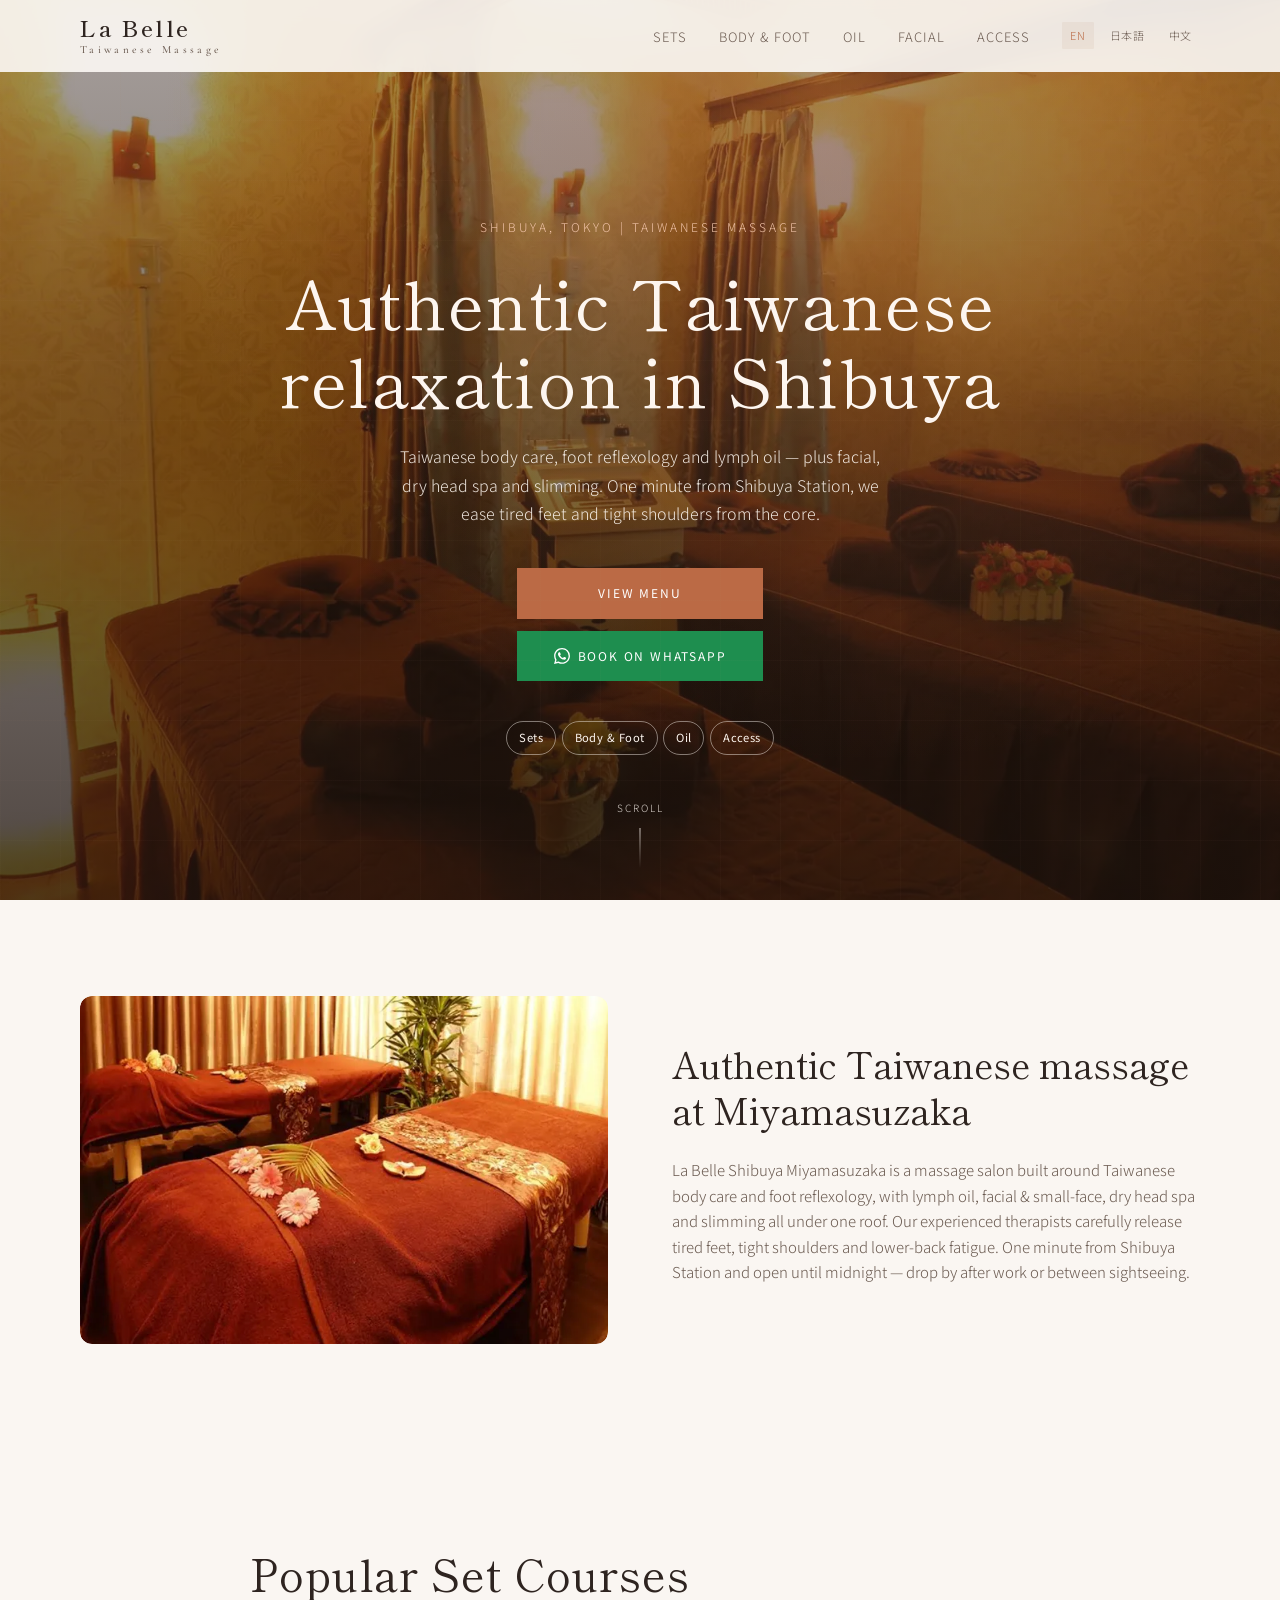
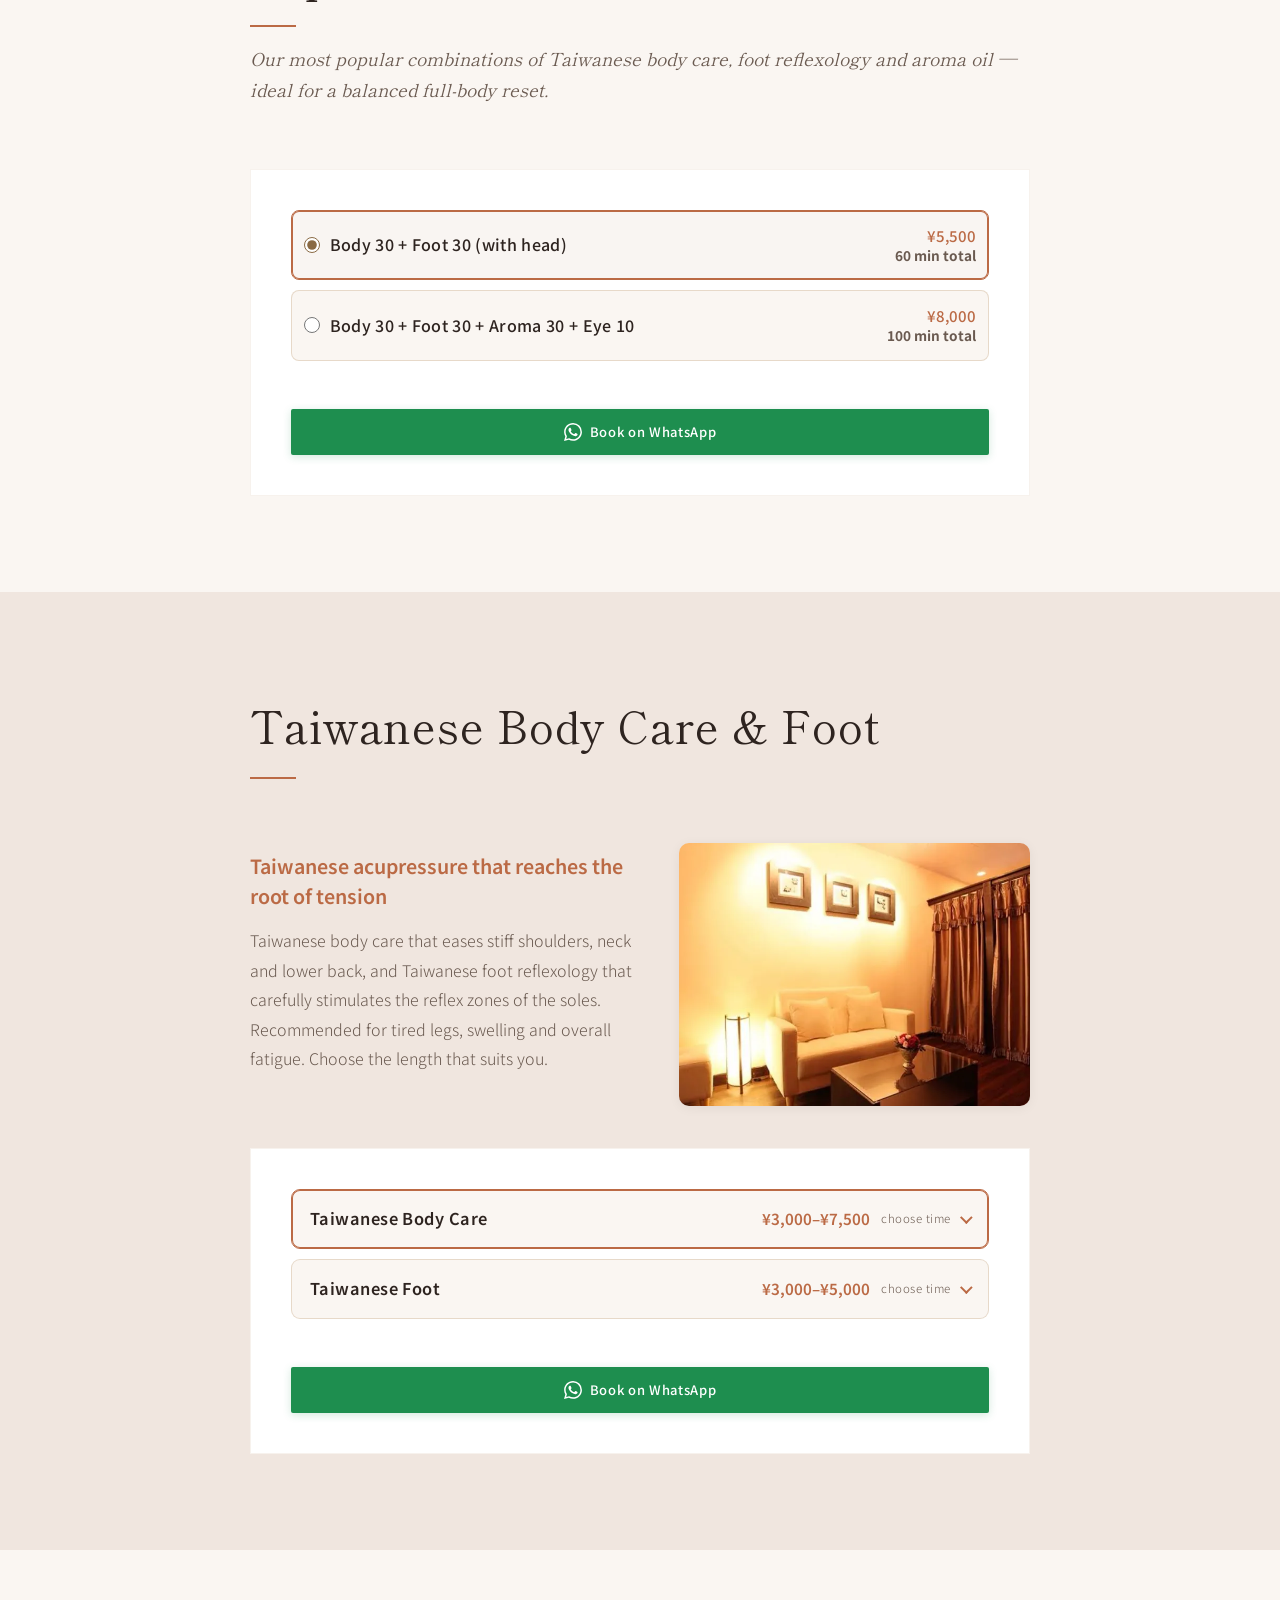
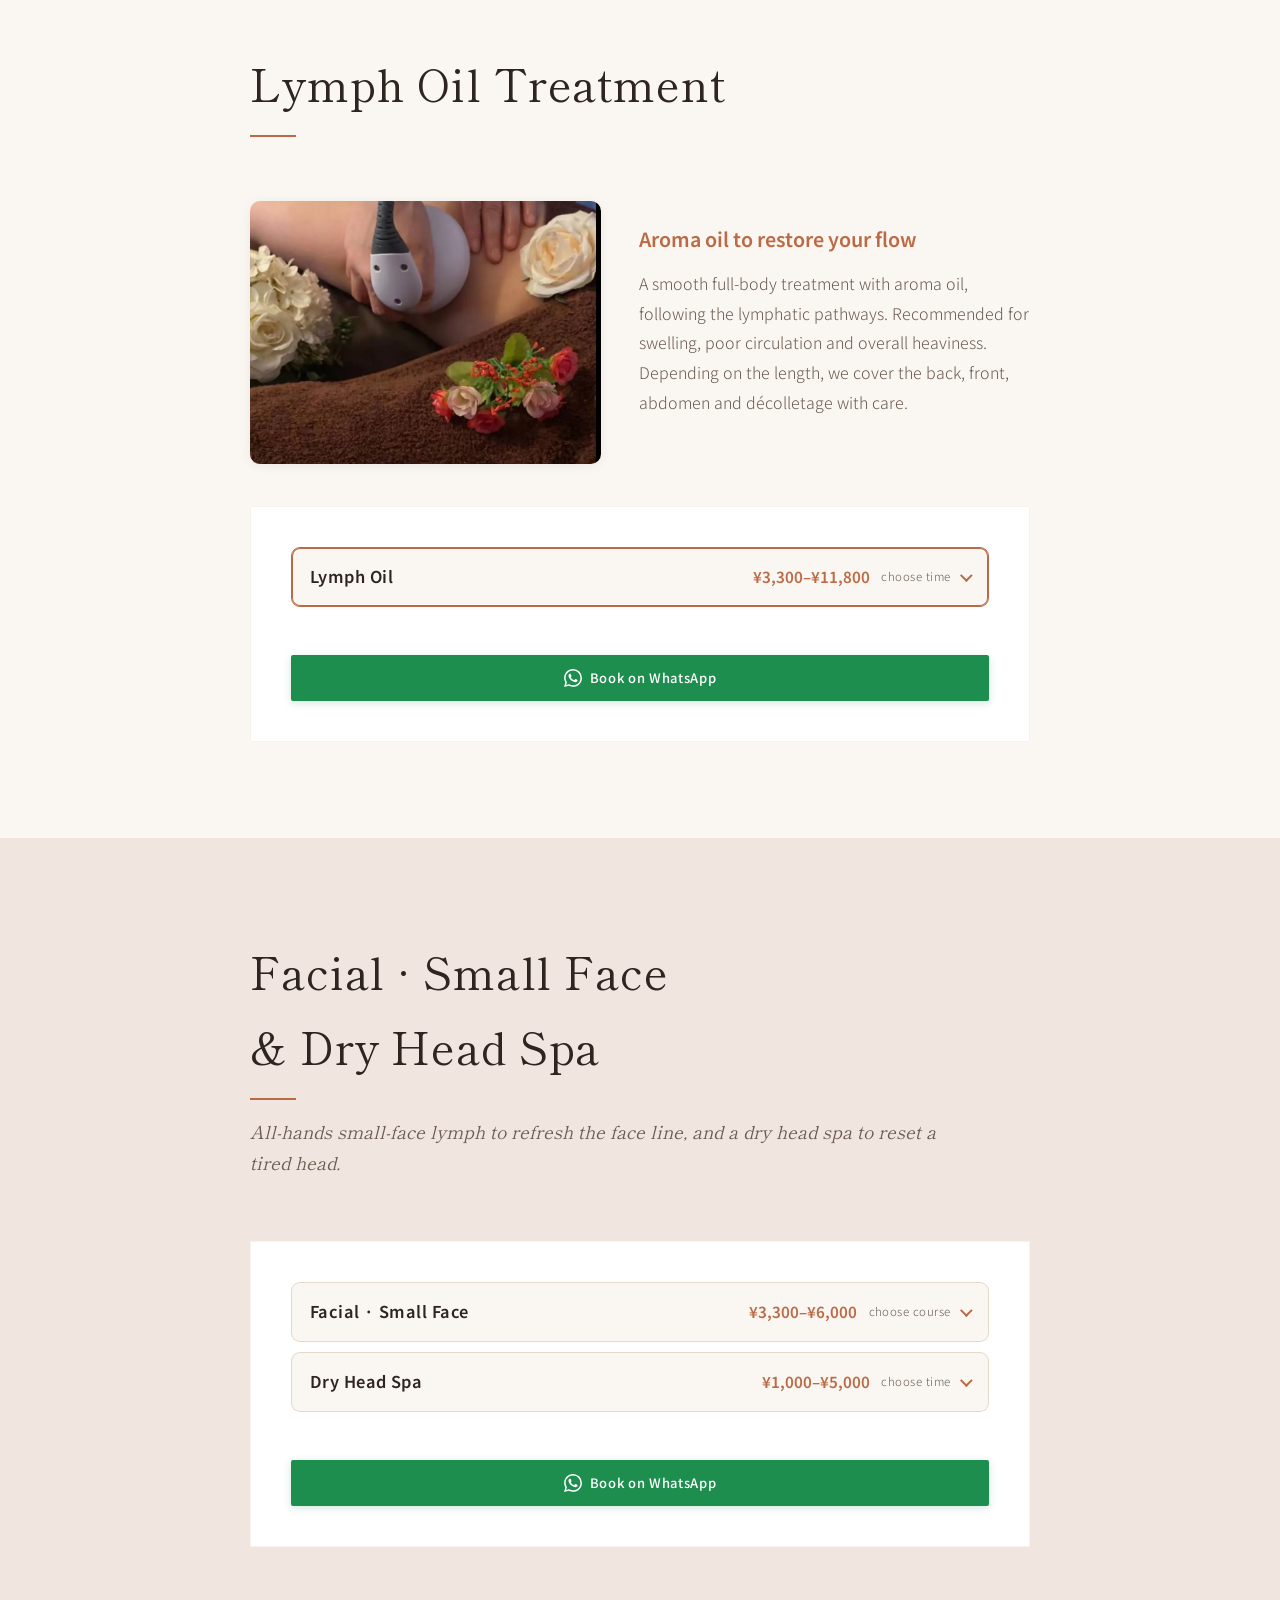
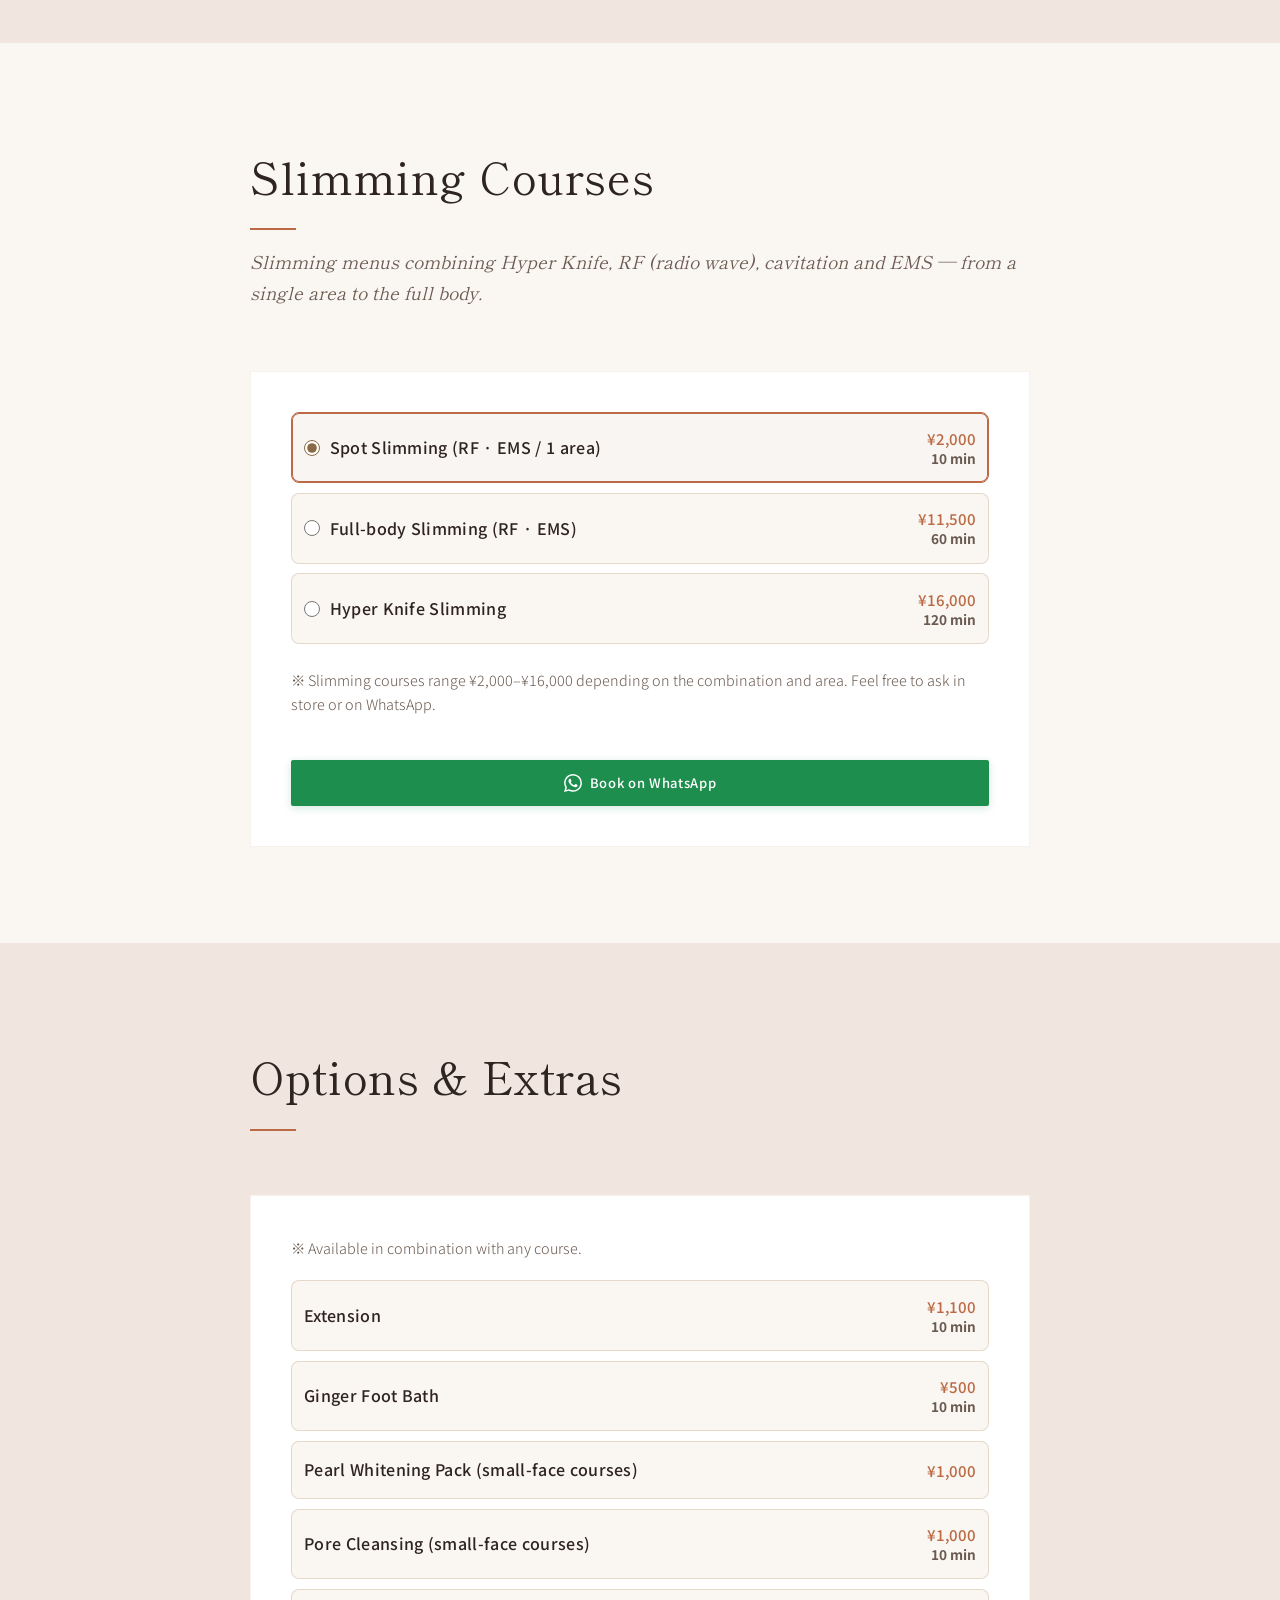
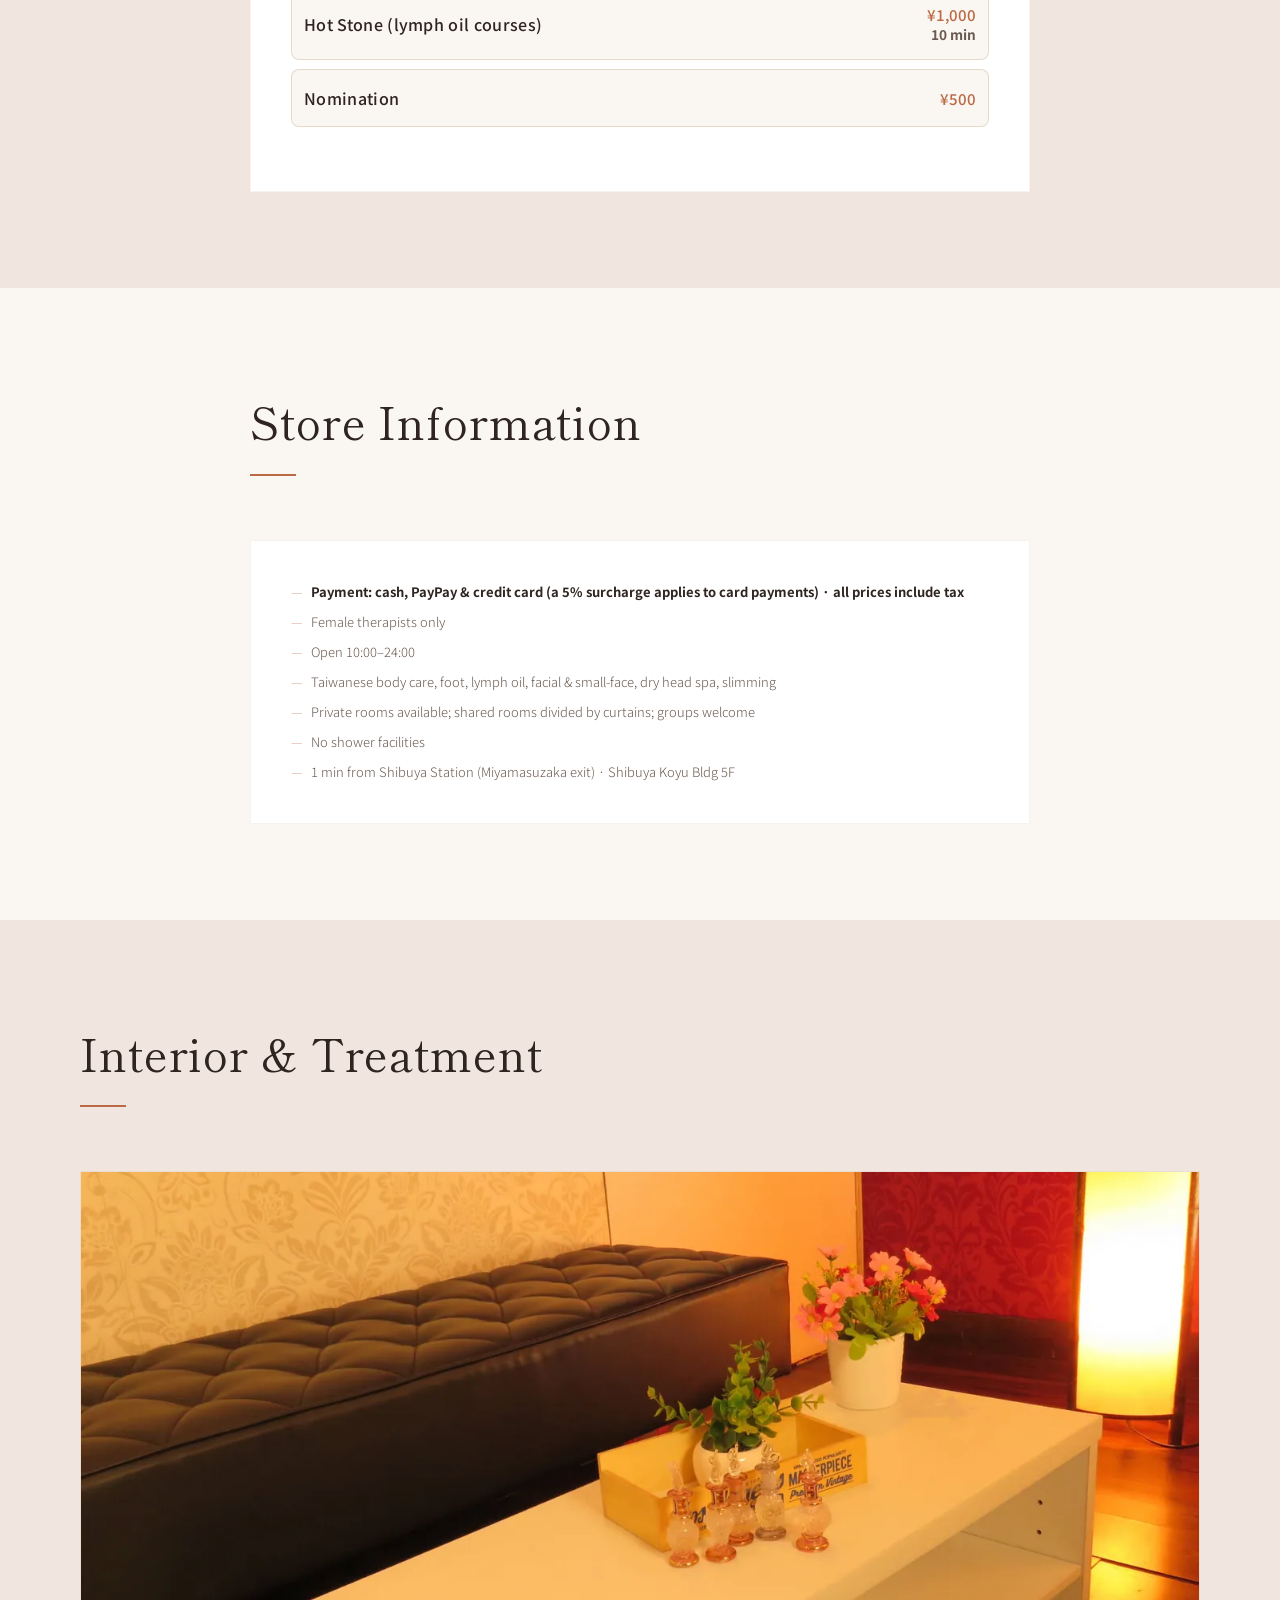
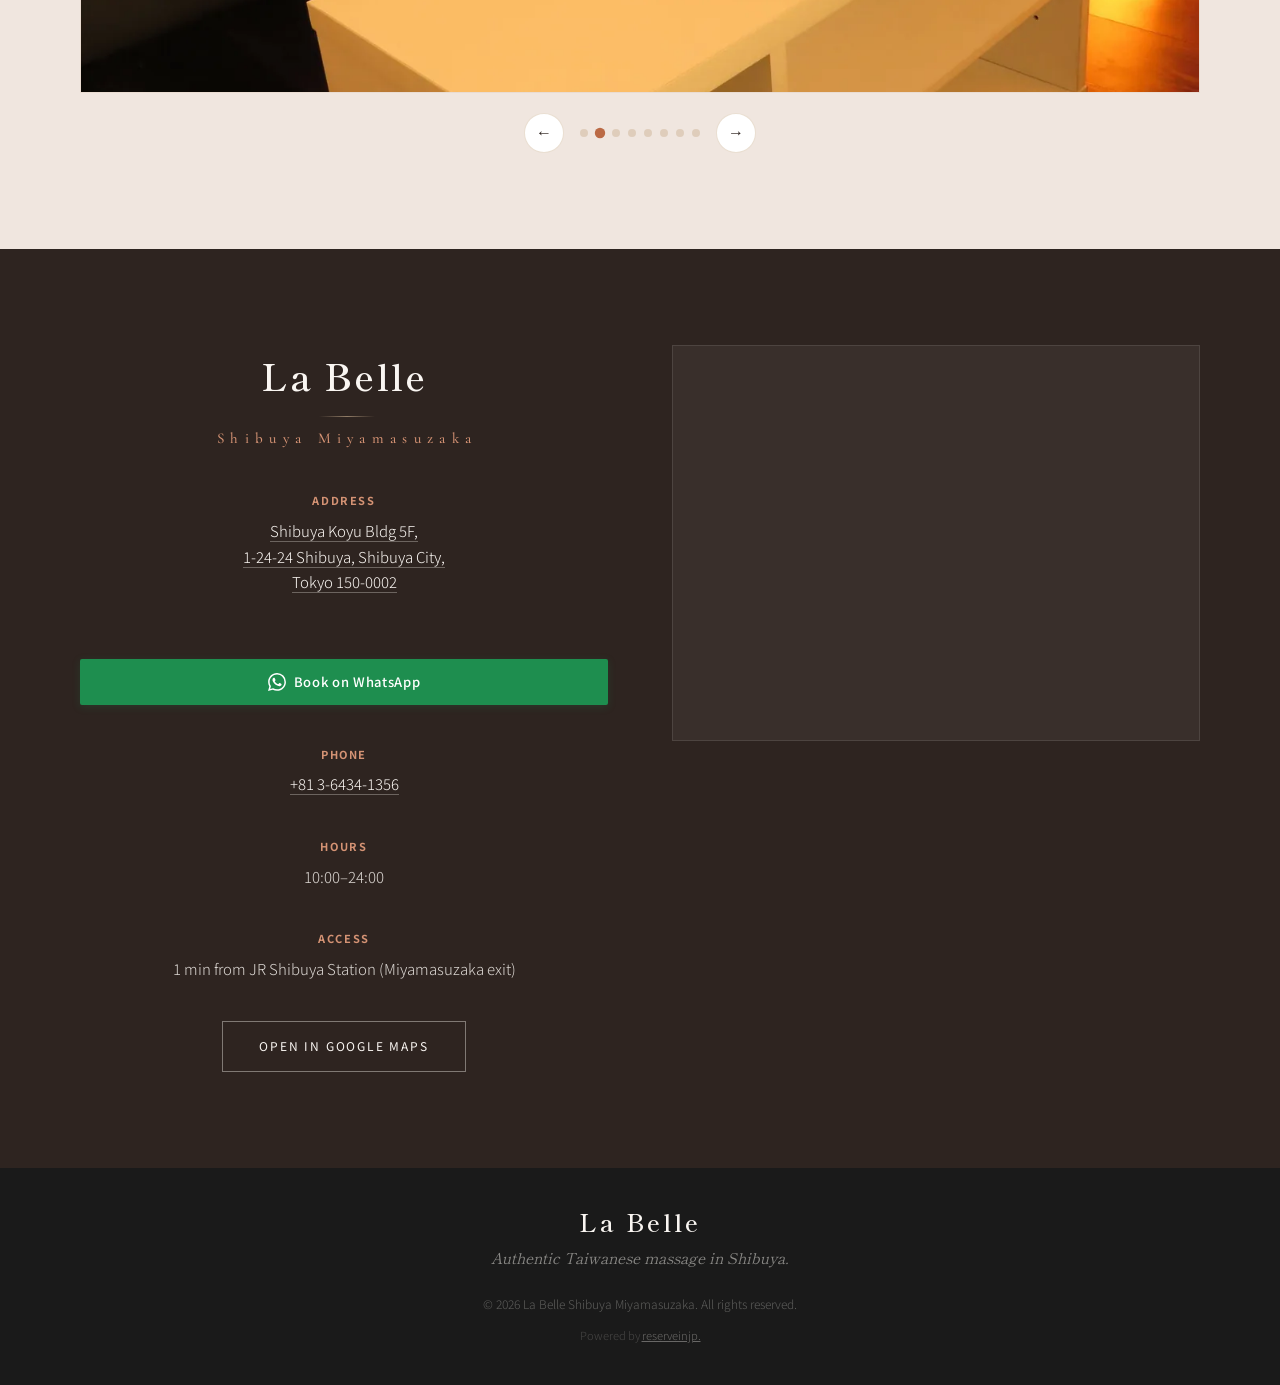
==== commit 6dacfd52: "Update store info: payment methods (cash/PayPay/card +5%), female therapists only, no shower; remove" ====
--- a/la-belle/en/index.html
+++ b/la-belle/en/index.html
@@ -333,13 +333,13 @@
         </header>
         <article class="service-card service-card-wide">
           <ul class="includes">
-            <li><strong>All prices include tax · Extension ¥1,100 / 10 min · Nomination ¥500 · Sheet fee ¥200</strong></li>
+            <li><strong>Payment: cash, PayPay &amp; credit card (a 5% surcharge applies to card payments) · all prices include tax</strong></li>
+            <li>Female therapists only</li>
             <li>Open 10:00–24:00</li>
             <li>Taiwanese body care, foot, lymph oil, facial &amp; small-face, dry head spa, slimming</li>
-            <li>Groups welcome</li>
-            <li>Treatment beds separated by curtains</li>
+            <li>Private rooms available; shared rooms divided by curtains; groups welcome</li>
+            <li>No shower facilities</li>
             <li>1 min from Shibuya Station (Miyamasuzaka exit) · Shibuya Koyu Bldg 5F</li>
-            <li>Perfect after work, between sightseeing or late at night</li>
           </ul>
         </article>
       </div>
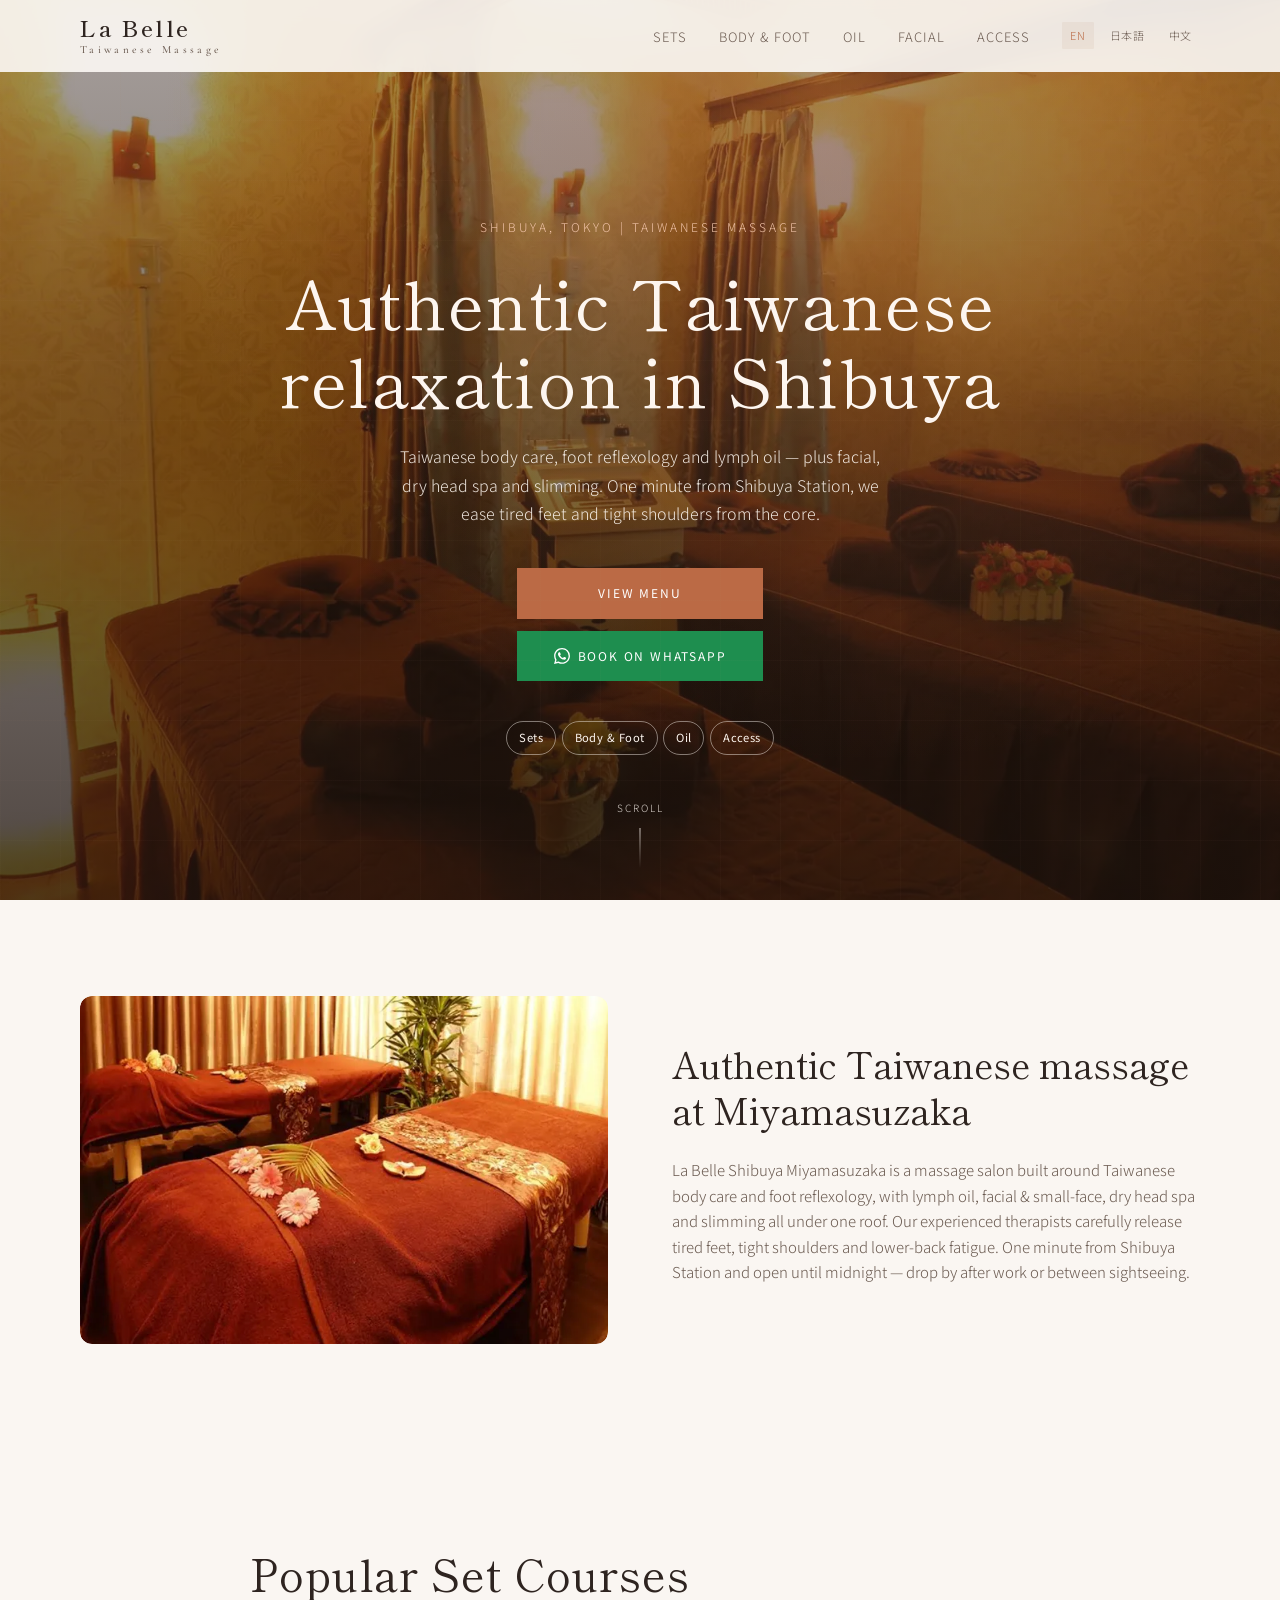
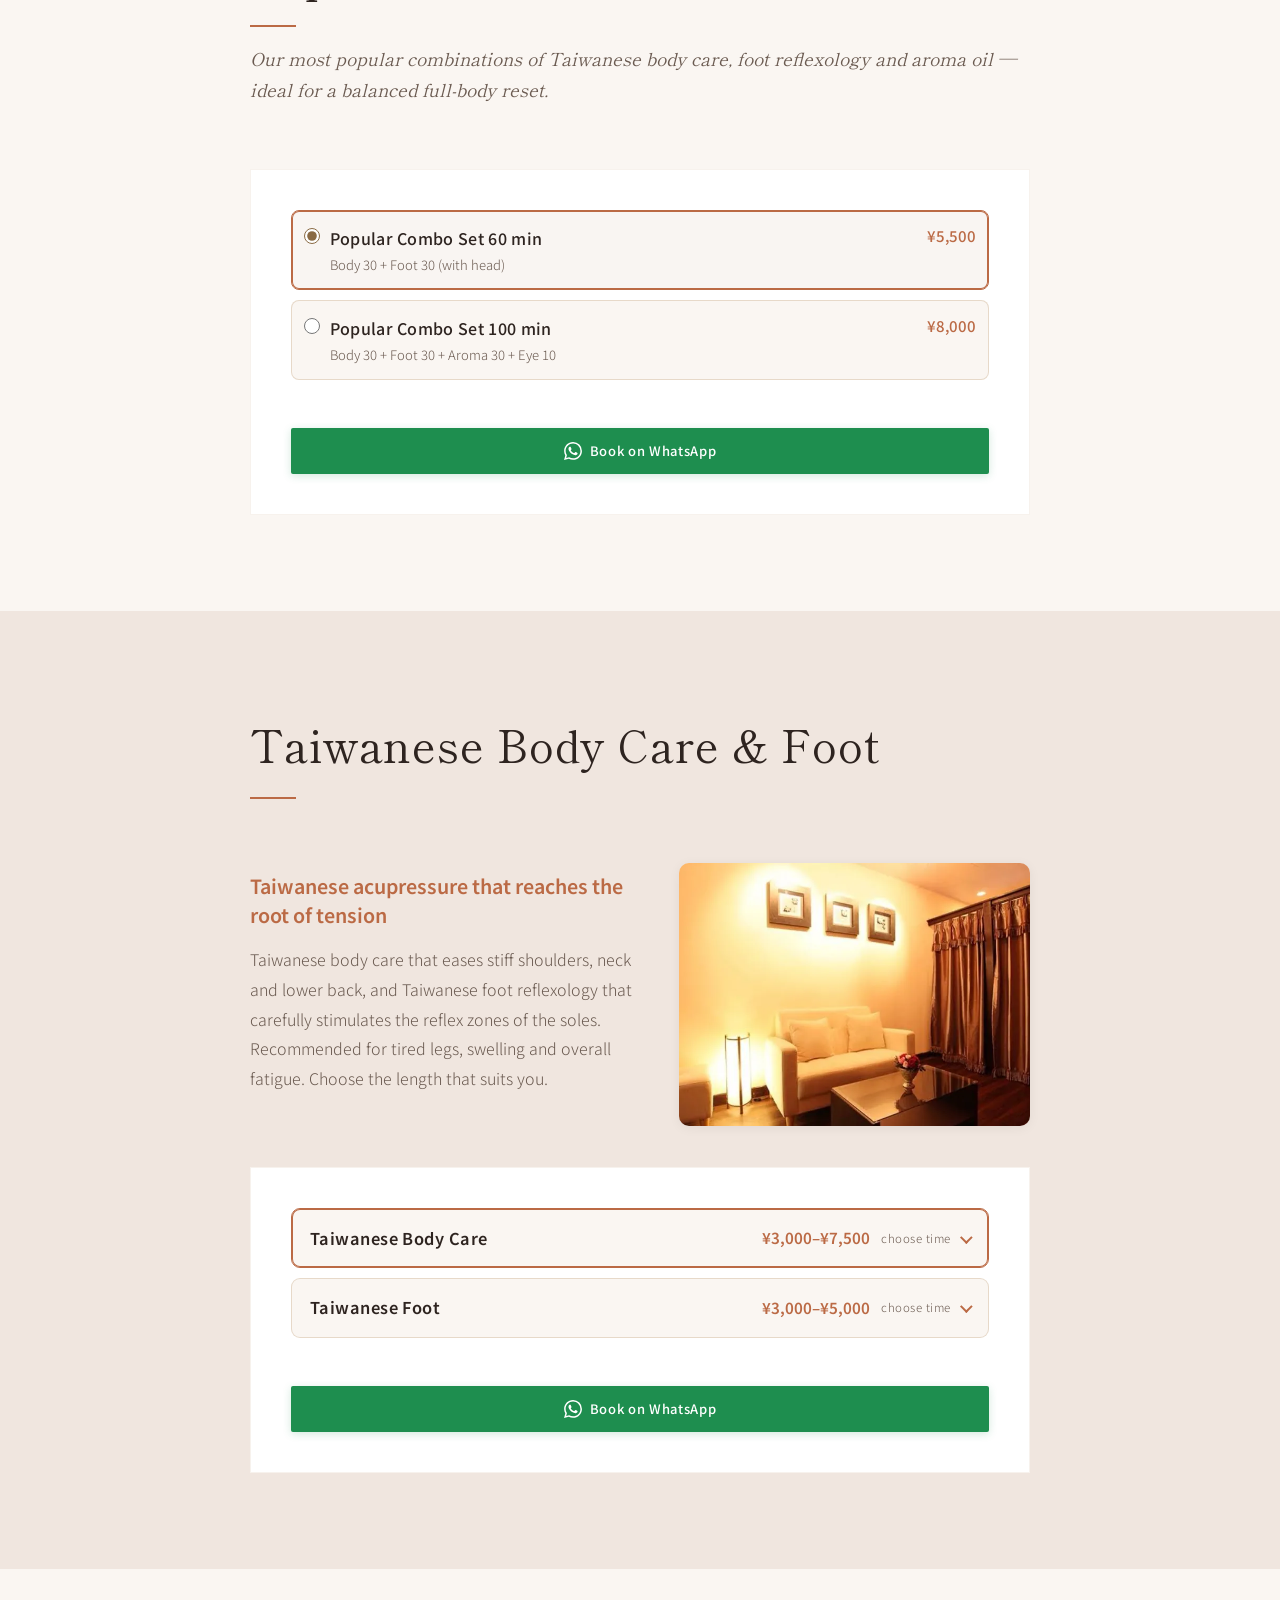
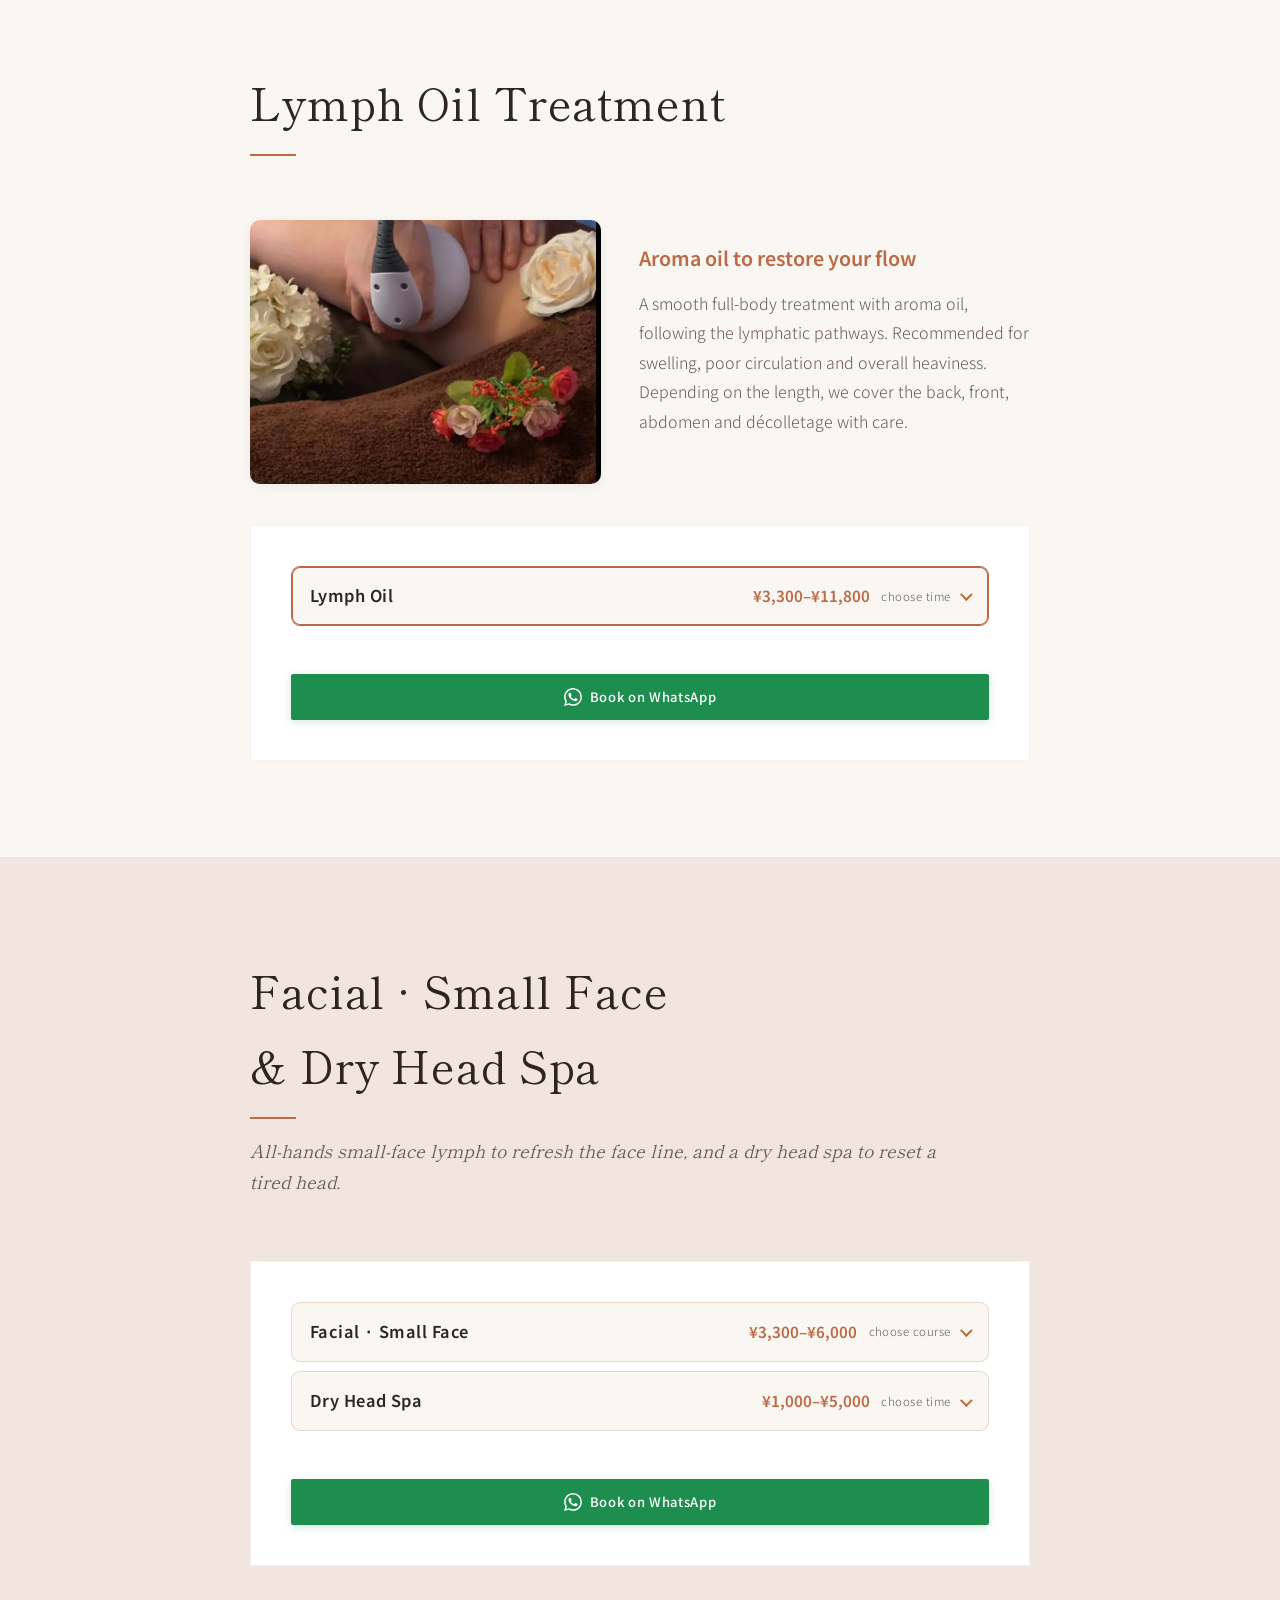
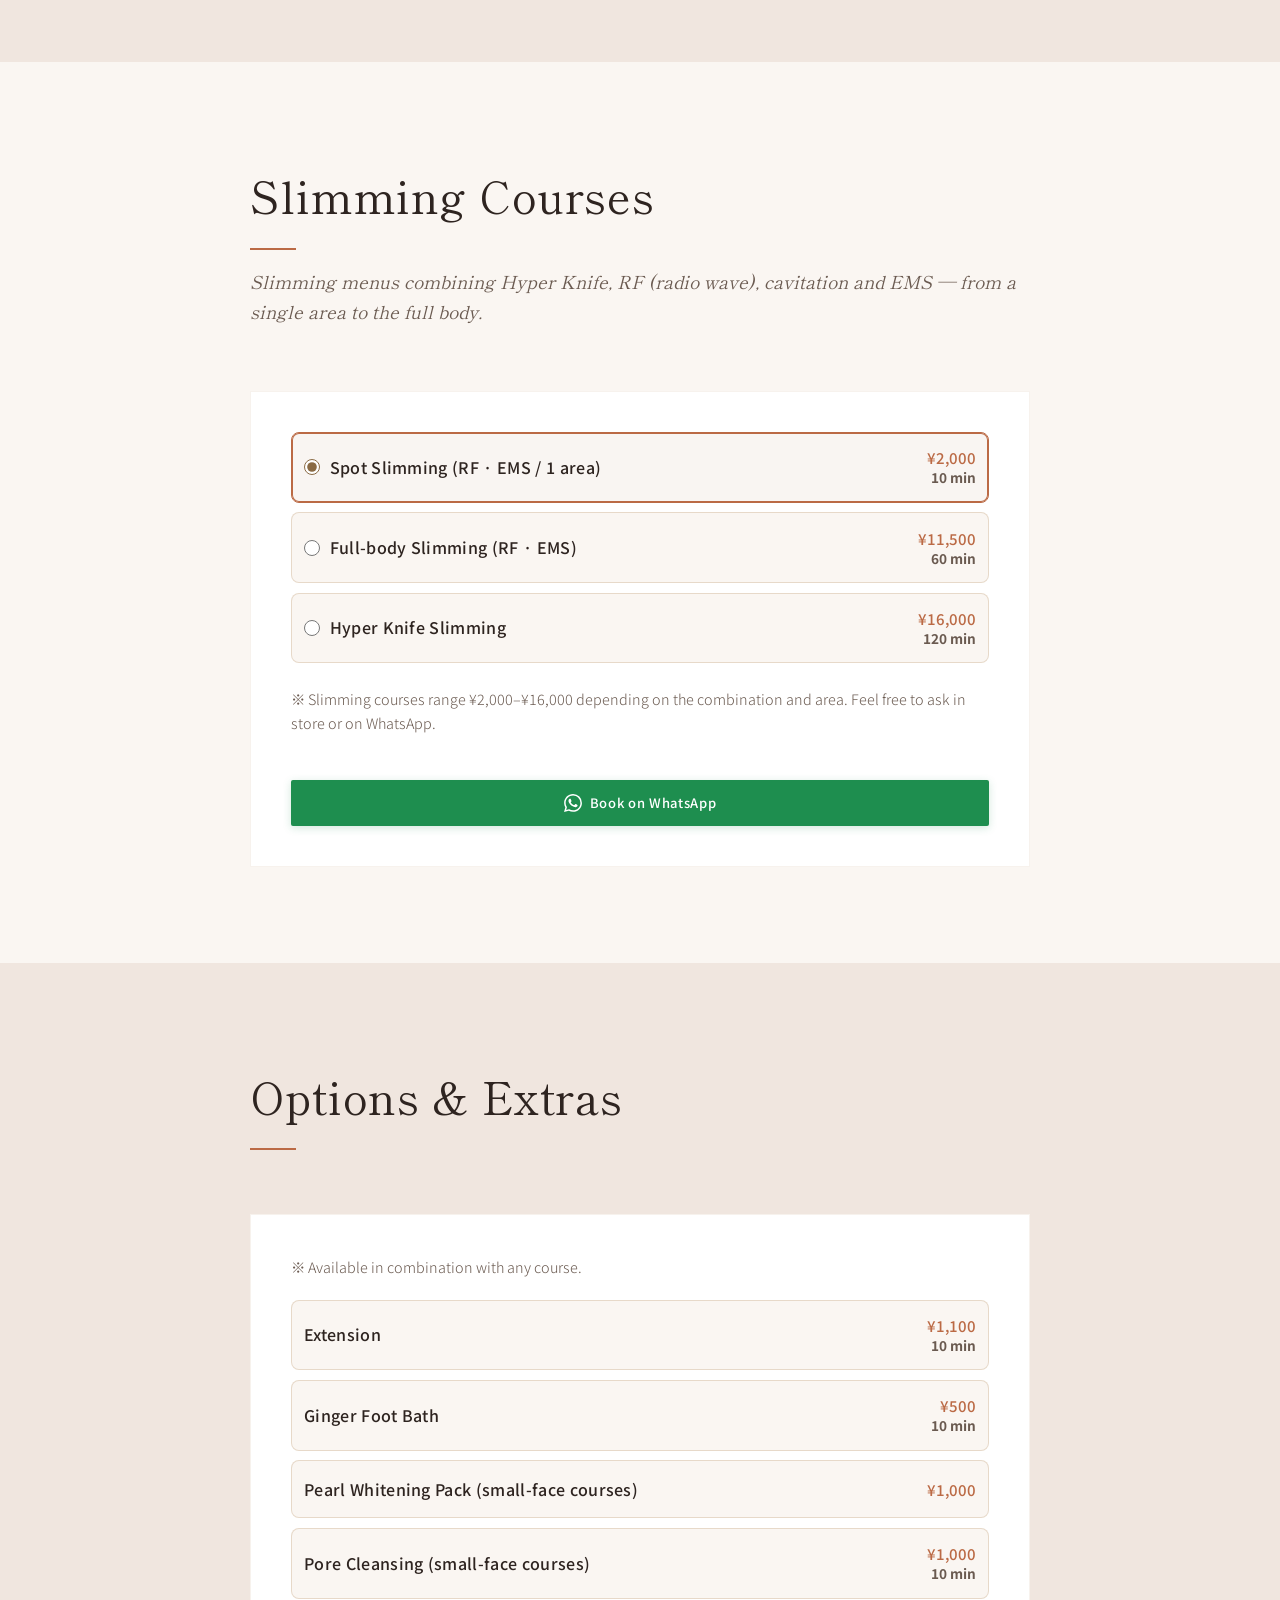
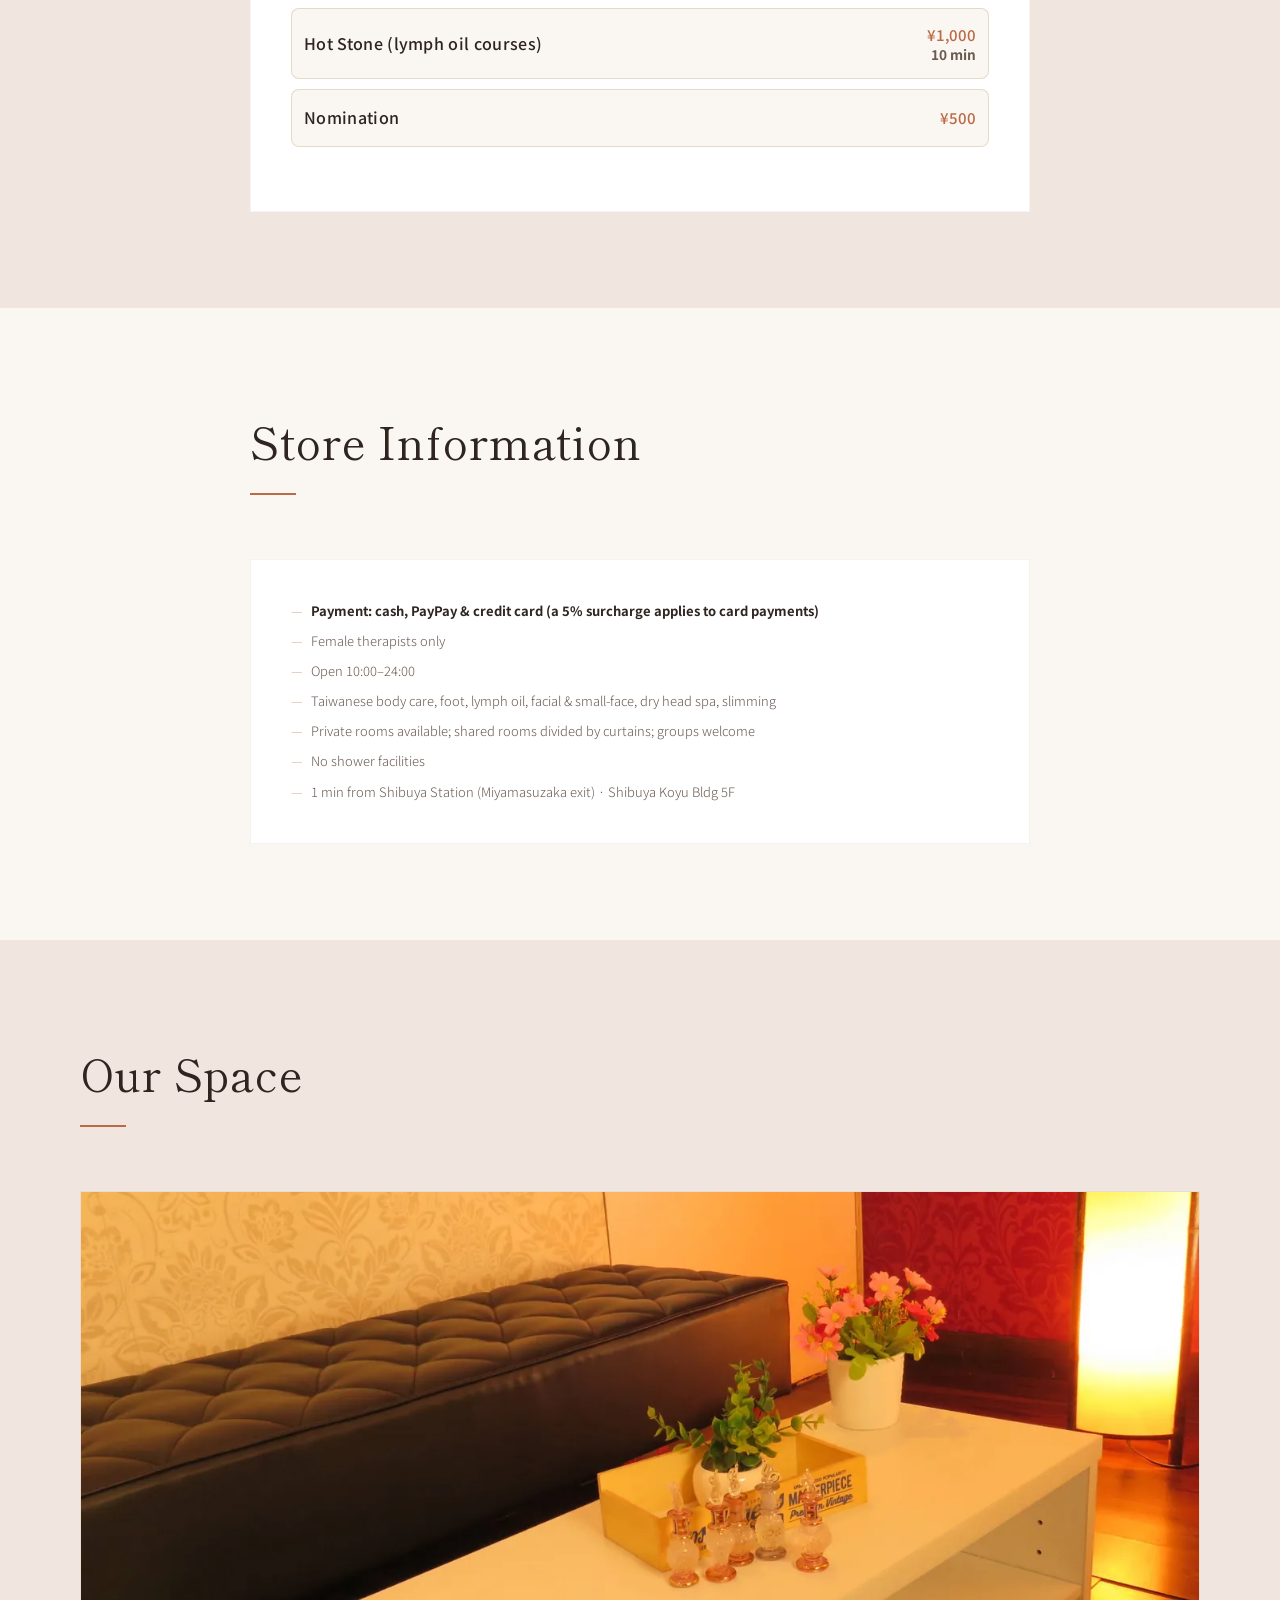
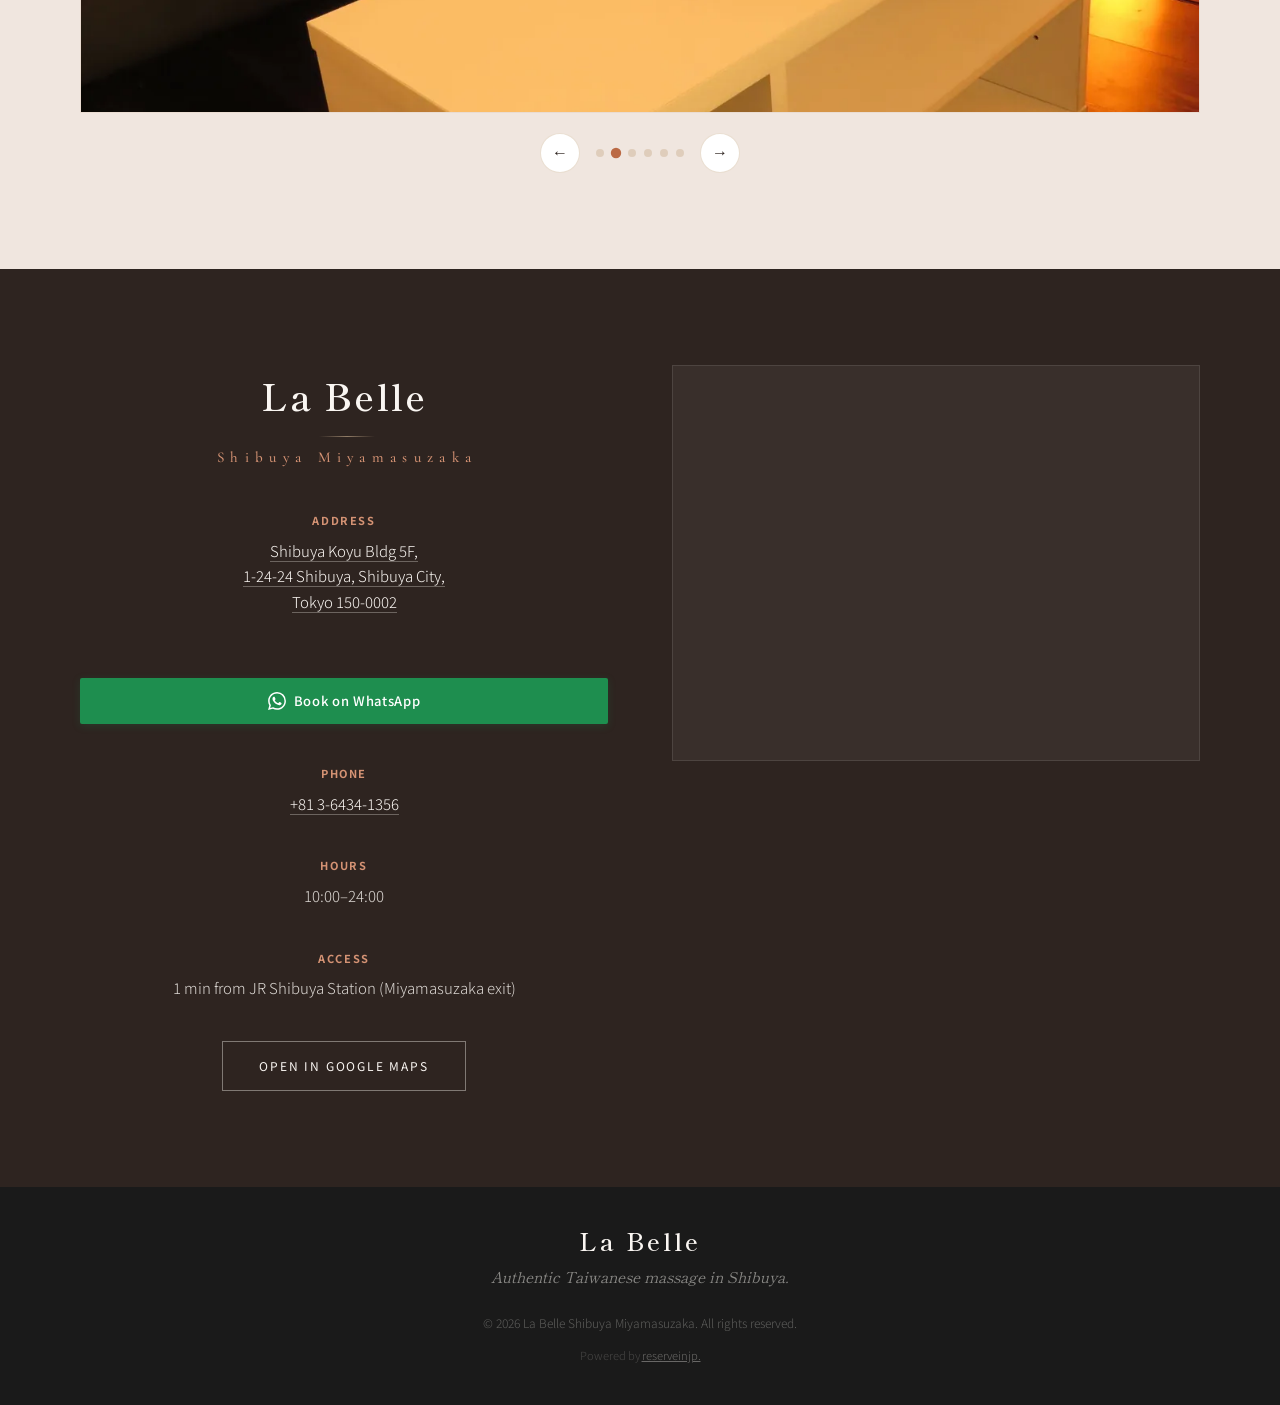
==== commit 27e11d0c: "Refine both shops: combo short-titles (Plan 2), per-head sheet fee in total, gallery cleanup - Set c" ====
--- a/la-belle/en/index.html
+++ b/la-belle/en/index.html
@@ -89,13 +89,13 @@
           <div class="option-rows">
             <label class="opt-row">
               <input type="radio" name="set-sel" value="Combo 60min (Body30+Foot30)" checked>
-              <span class="opt-duration"><span class="opt-name">Body 30 + Foot 30 (with head)</span></span>
-              <span class="opt-price">¥5,500<small>60 min total</small></span>
+              <span class="opt-duration"><span class="opt-name">Popular Combo Set 60 min</span><span class="opt-sub">Body 30 + Foot 30 (with head)</span></span>
+              <span class="opt-price">¥5,500</span>
             </label>
             <label class="opt-row">
               <input type="radio" name="set-sel" value="Combo 100min (Body30+Foot30+Aroma30+Eye10)">
-              <span class="opt-duration"><span class="opt-name">Body 30 + Foot 30 + Aroma 30 + Eye 10</span></span>
-              <span class="opt-price">¥8,000<small>100 min total</small></span>
+              <span class="opt-duration"><span class="opt-name">Popular Combo Set 100 min</span><span class="opt-sub">Body 30 + Foot 30 + Aroma 30 + Eye 10</span></span>
+              <span class="opt-price">¥8,000</span>
             </label>
           </div>
           <a href="../booking.html?lang=en" class="btn-booking"><svg viewBox="0 0 24 24" width="18" height="18"><path d="M17.472 14.382c-.297-.149-1.758-.867-2.03-.967-.273-.099-.471-.148-.67.15-.197.297-.767.966-.94 1.164-.173.199-.347.223-.644.075-.297-.15-1.255-.463-2.39-1.475-.884-.788-1.48-1.761-1.653-2.059-.173-.297-.018-.458.13-.606.134-.133.298-.347.446-.52.149-.174.198-.298.298-.497.099-.198.05-.371-.025-.52-.075-.149-.669-1.612-.916-2.207-.242-.579-.487-.5-.669-.51-.173-.008-.371-.01-.57-.01-.198 0-.52.074-.792.372-.272.297-1.04 1.016-1.04 2.479 0 1.462 1.065 2.875 1.213 3.074.149.198 2.096 3.2 5.077 4.487.709.306 1.262.489 1.694.625.712.227 1.36.195 1.871.118.571-.085 1.758-.719 2.006-1.413.248-.694.248-1.289.173-1.413-.074-.124-.272-.198-.57-.347m-5.421 7.403h-.004a9.87 9.87 0 01-5.031-1.378l-.361-.214-3.741.982.998-3.648-.235-.374a9.86 9.86 0 01-1.51-5.26c.001-5.45 4.436-9.884 9.888-9.884 2.64 0 5.122 1.03 6.988 2.898a9.825 9.825 0 012.893 6.994c-.003 5.45-4.437 9.884-9.885 9.884m8.413-18.297A11.815 11.815 0 0012.05 0C5.495 0 .16 5.335.157 11.892c0 2.096.547 4.142 1.588 5.945L.057 24l6.305-1.654a11.882 11.882 0 005.683 1.448h.005c6.554 0 11.89-5.335 11.893-11.893a11.821 11.821 0 00-3.48-8.413Z" fill="currentColor"/></svg> Book on WhatsApp</a>
@@ -333,7 +333,7 @@
         </header>
         <article class="service-card service-card-wide">
           <ul class="includes">
-            <li><strong>Payment: cash, PayPay &amp; credit card (a 5% surcharge applies to card payments) · all prices include tax</strong></li>
+            <li><strong>Payment: cash, PayPay &amp; credit card (a 5% surcharge applies to card payments)</strong></li>
             <li>Female therapists only</li>
             <li>Open 10:00–24:00</li>
             <li>Taiwanese body care, foot, lymph oil, facial &amp; small-face, dry head spa, slimming</li>
@@ -348,7 +348,7 @@
     <section class="env-carousel-section" aria-label="Interior &amp; treatment">
       <div class="container">
         <header class="section-header">
-          <h2>Interior &amp; Treatment</h2>
+          <h2>Our Space</h2>
         </header>
         <div class="env-carousel" id="envCarousel">
           <div class="env-carousel-track" id="envTrack">
@@ -358,8 +358,6 @@
             <div class="env-carousel-slide"><img src="../assets/images/hero-4.webp" alt="La Belle interior" loading="lazy"></div>
             <div class="env-carousel-slide"><img src="../assets/images/intro.webp" alt="La Belle treatment bed" loading="lazy"></div>
             <div class="env-carousel-slide"><img src="../assets/images/body.webp" alt="La Belle treatment" loading="lazy"></div>
-            <div class="env-carousel-slide"><img src="../assets/images/sign.webp" alt="La Belle storefront sign" loading="lazy"></div>
-            <div class="env-carousel-slide"><img src="../assets/images/plaque.webp" alt="La Belle entrance" loading="lazy"></div>
           </div>
         </div>
         <div class="env-carousel-nav">
--- a/la-belle/styles.css
+++ b/la-belle/styles.css
@@ -2014,13 +2014,17 @@
 }
 .opt-row .opt-name,.opt-row .opt-sub{text-wrap:balance}
 
-/* Long option titles take the full row; price/time drop to a line below.
-   On very narrow screens fall back to balanced wrapping to avoid overflow. */
-.opt-row .opt-duration{min-width:max-content;}
-@media (max-width:380px){ .opt-row .opt-duration{min-width:0;} }
+/* Long option titles wrap within the row so they never reach the frame edge;
+   the price/time column stays to the right (and wraps below when needed). */
+.opt-row .opt-duration{min-width:0;}
+.opt-row .opt-name{overflow-wrap:anywhere;word-break:break-word;}
 
 /* Hero title: balance the two lines so no ≤3-char orphan remains on mobile */
 .hero-content h1{ text-wrap:balance; }
 
 /* secondary headings: balance wrapping to avoid CJK orphans on mobile (checklist) */
 .intro-text h2, .section-header h2, .visit-info h2 { text-wrap: balance; }
+
+/* 方案2: option rows with a sub-note — radio & price align to the title line; note drops below */
+.opt-row:has(.opt-sub){ align-items:flex-start; }
+.opt-row:has(.opt-sub) input[type="radio"]{ margin-top:0.2rem; }
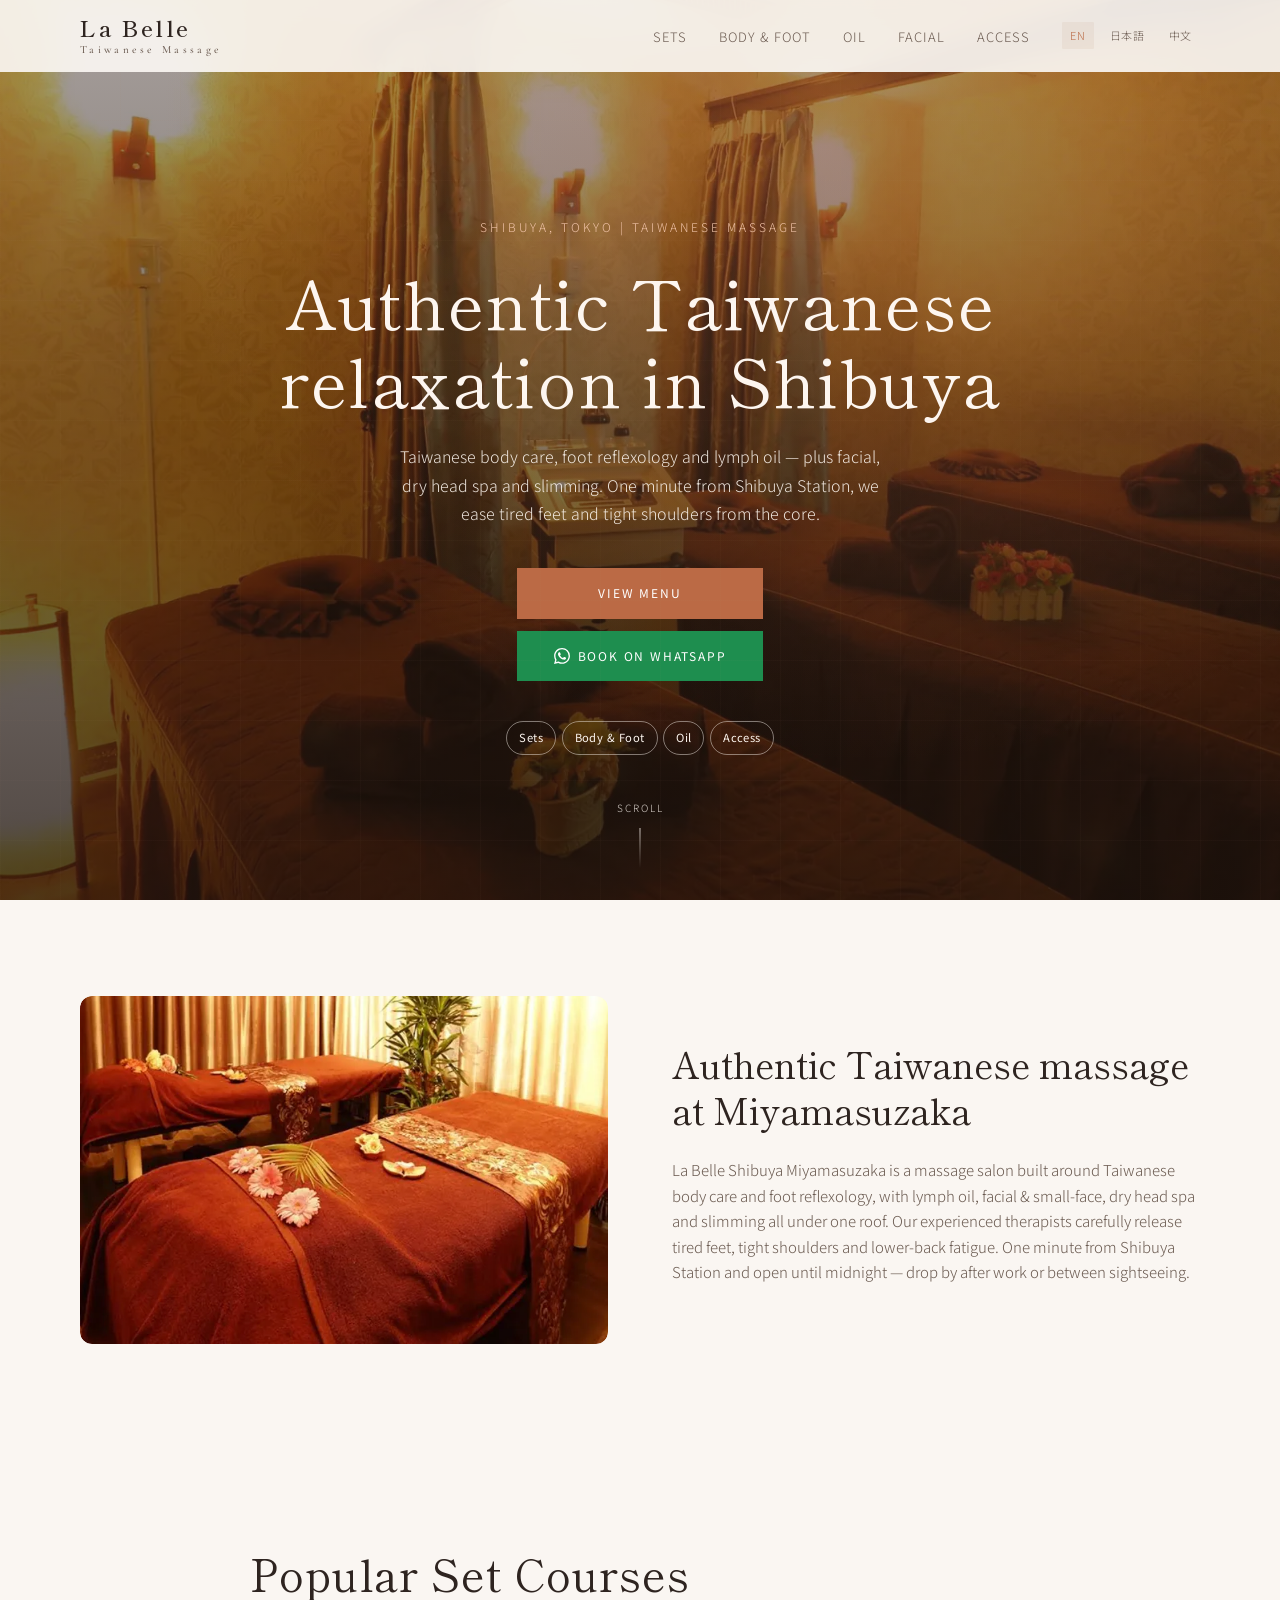
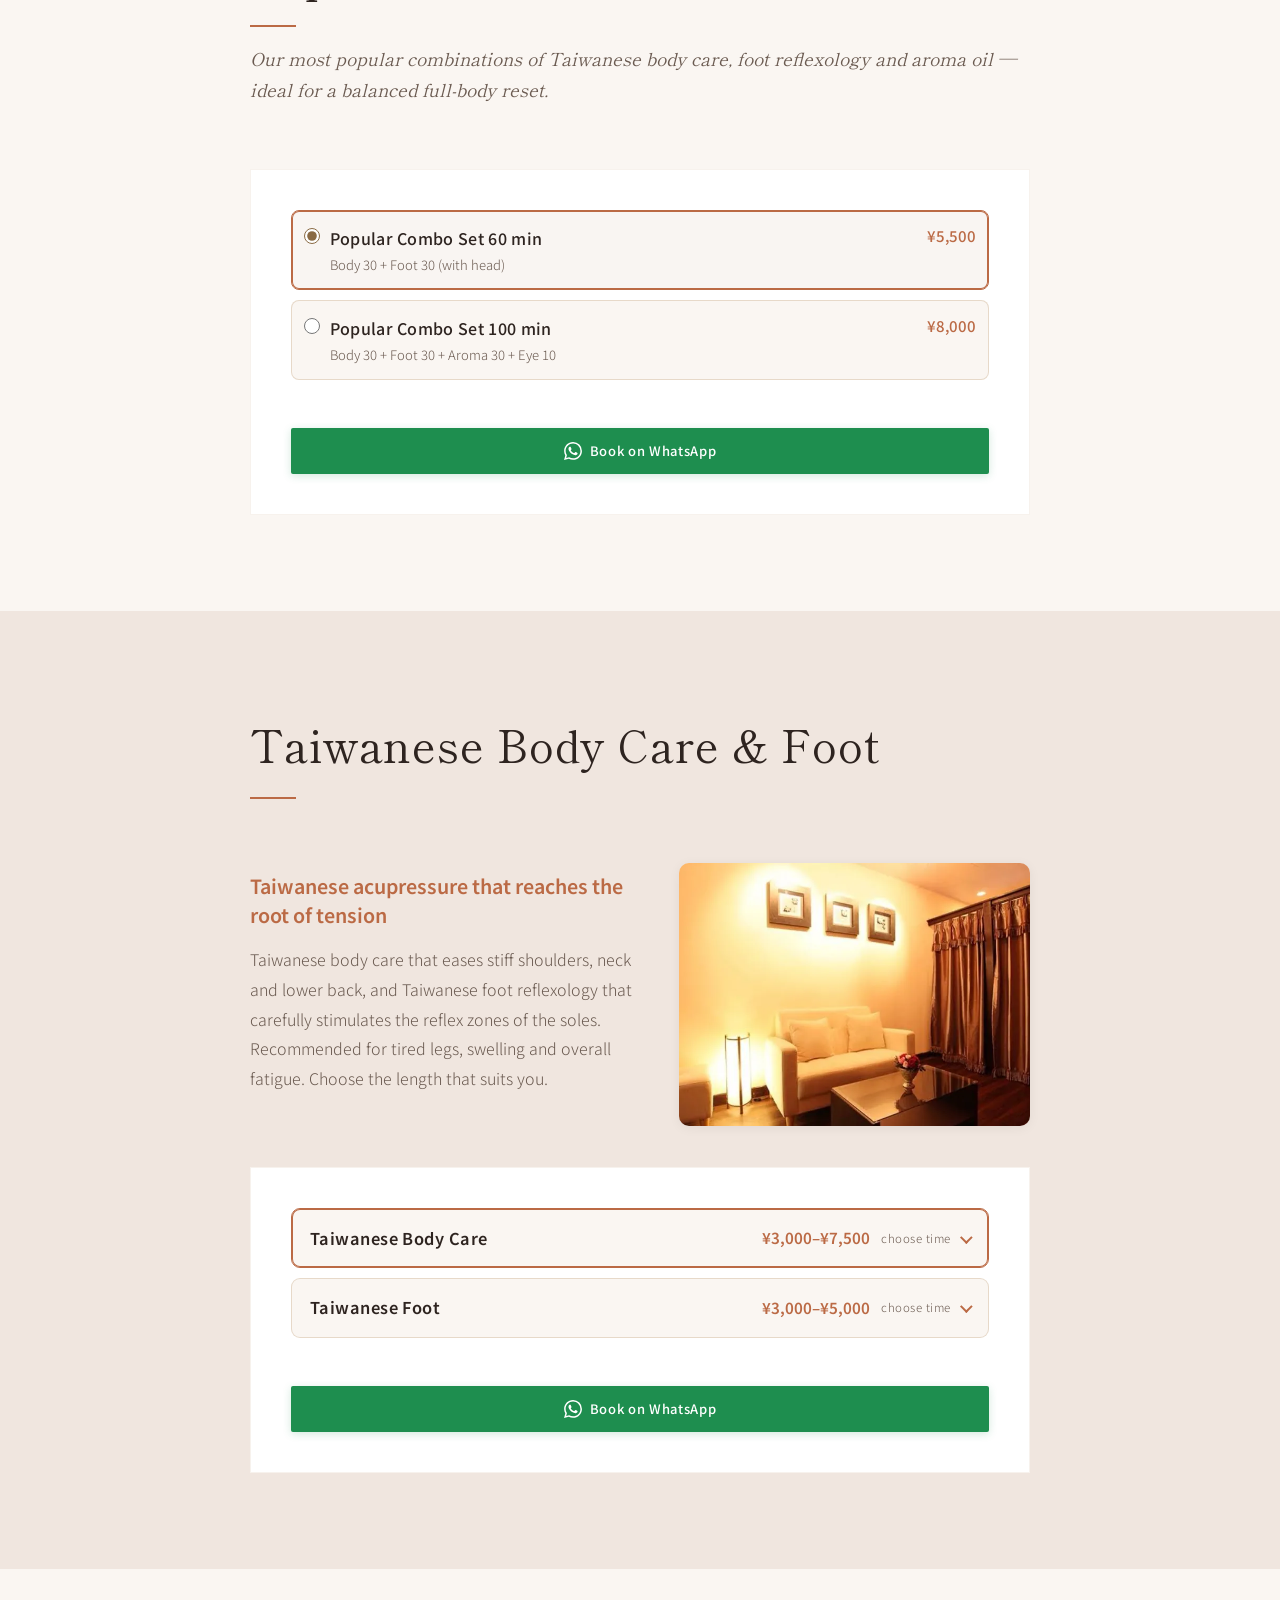
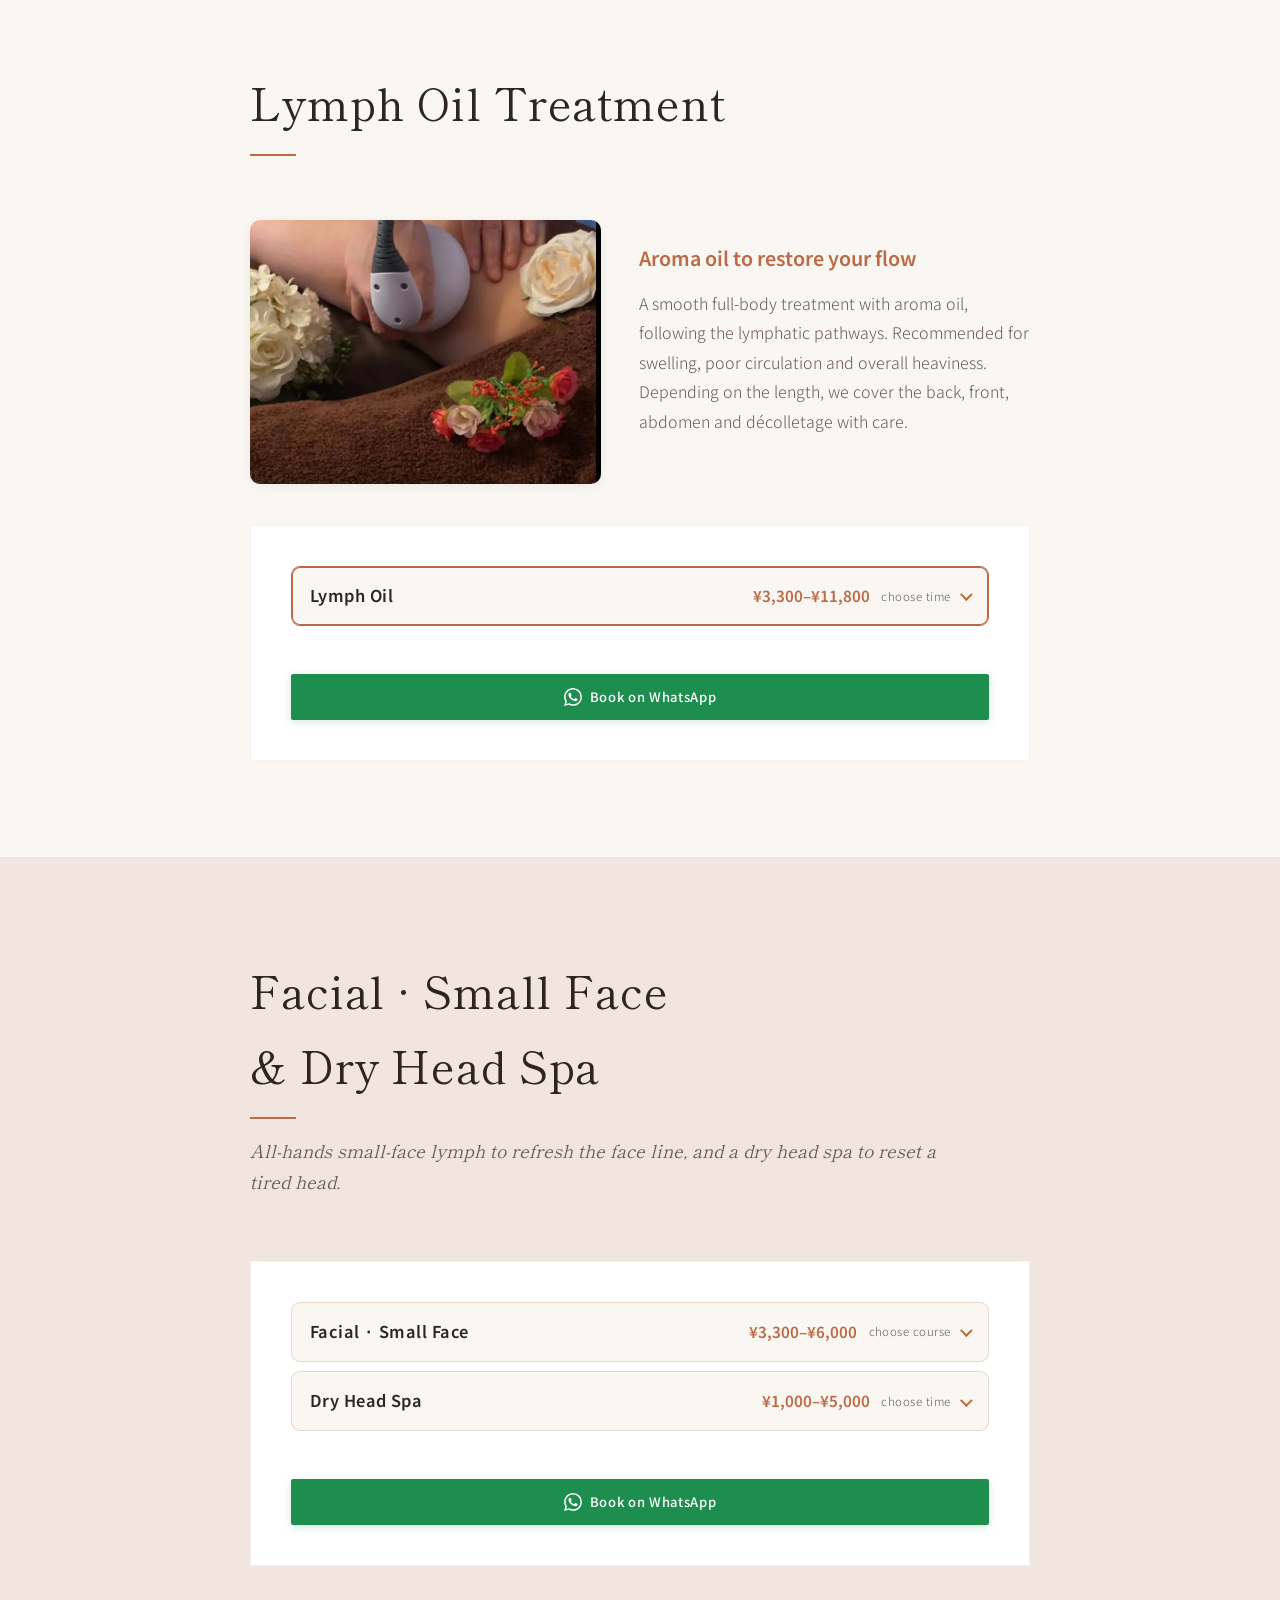
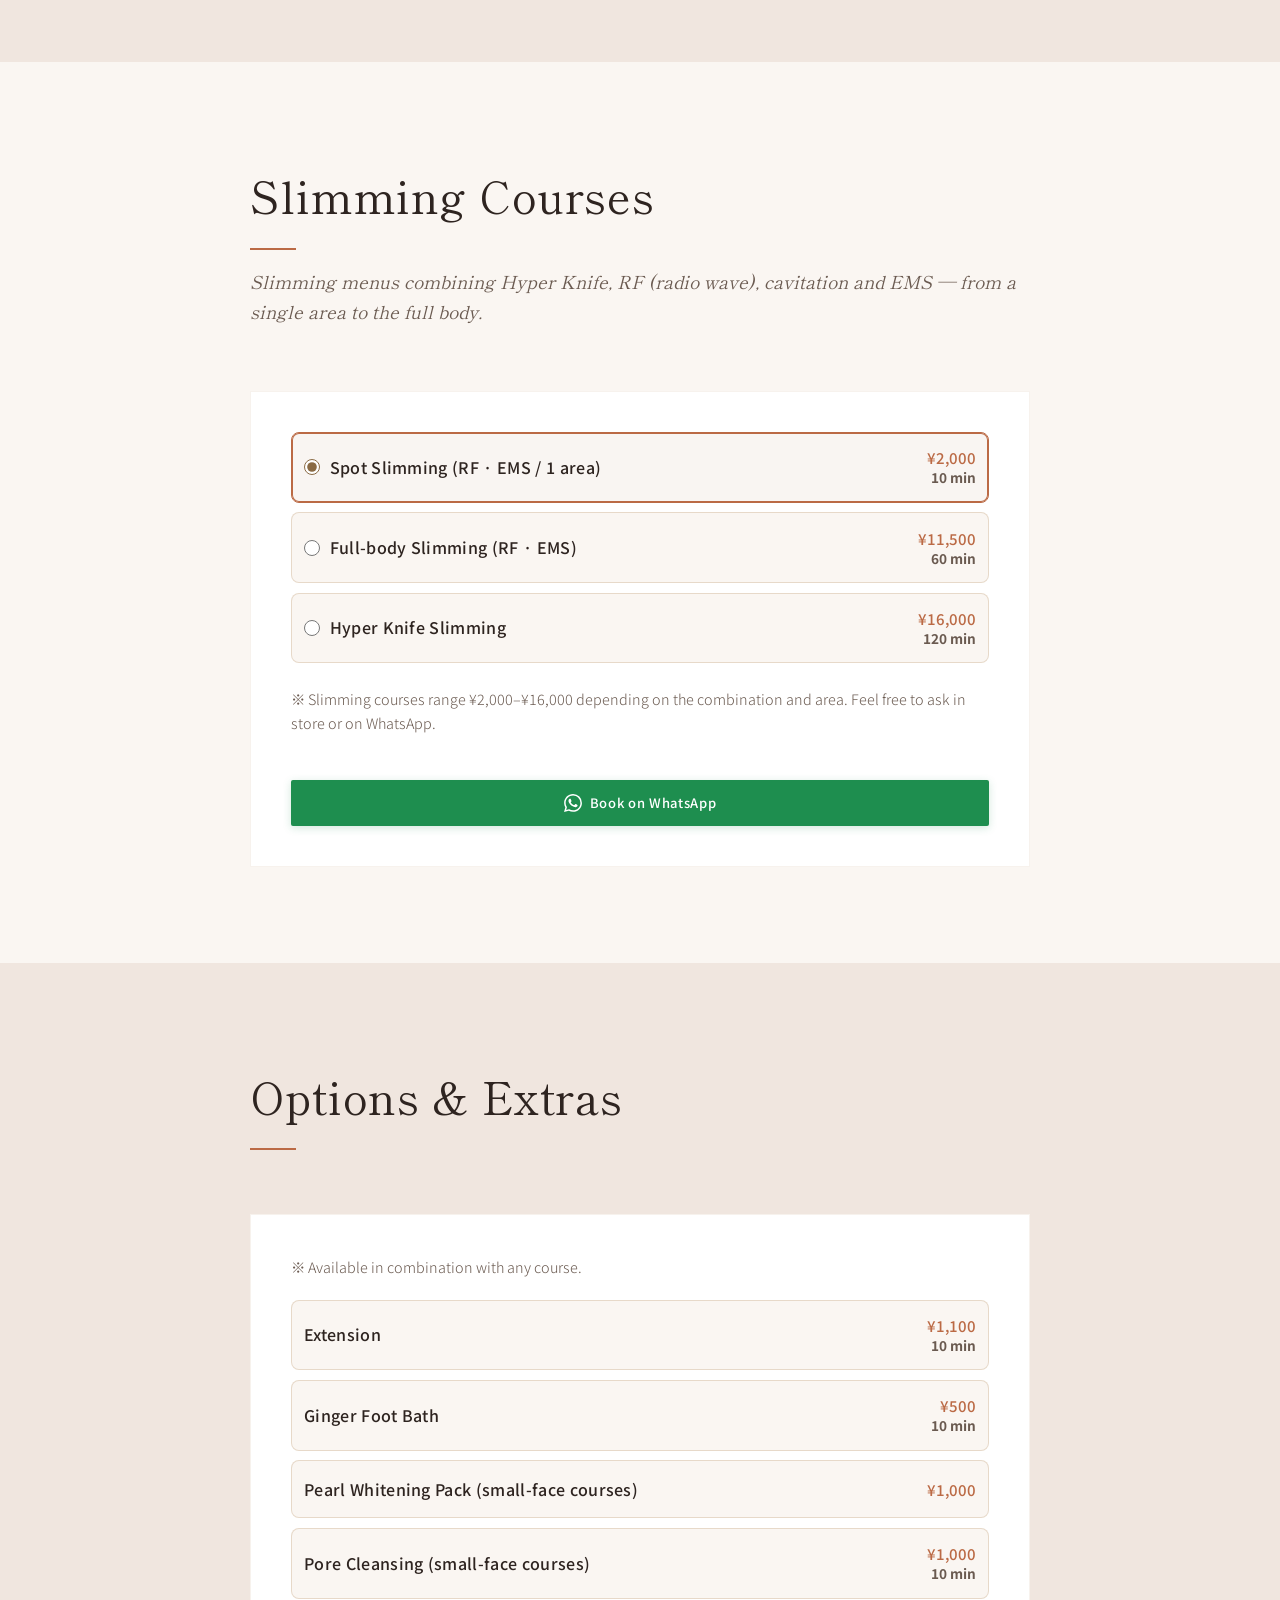
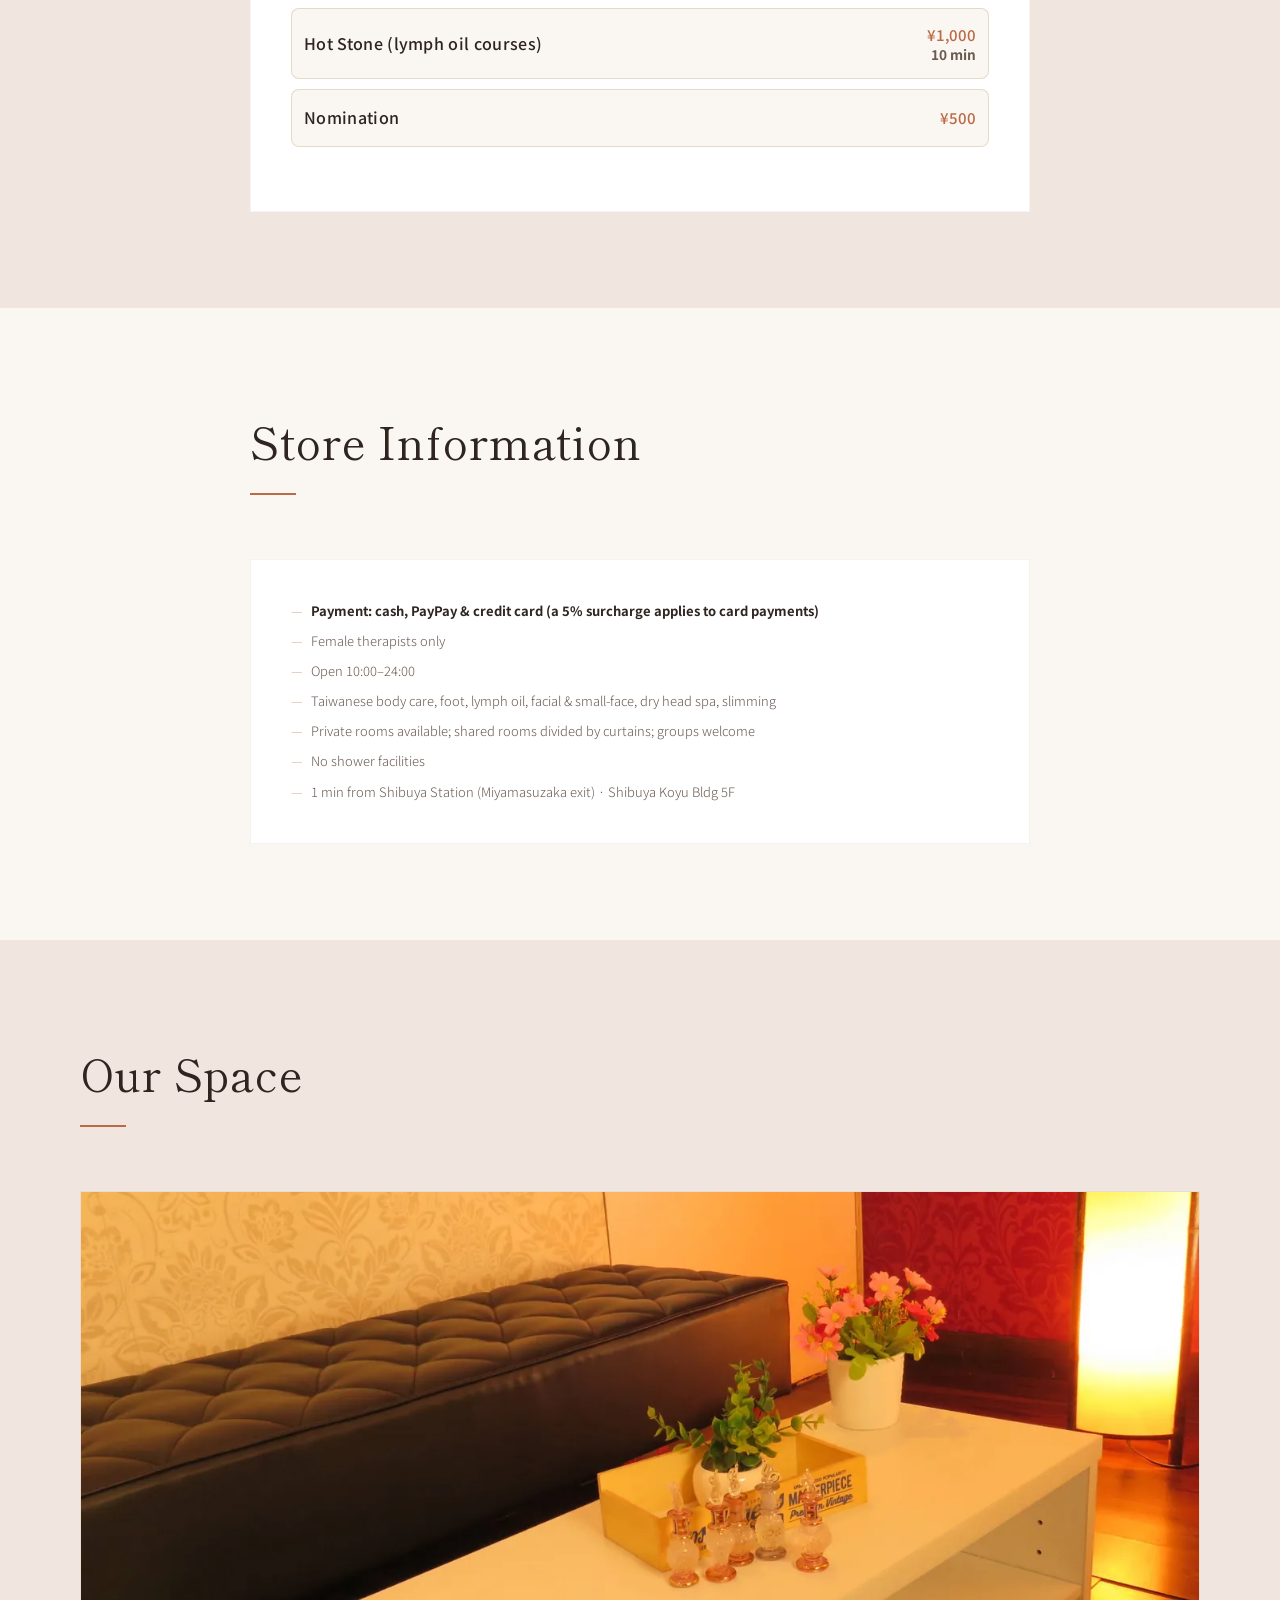
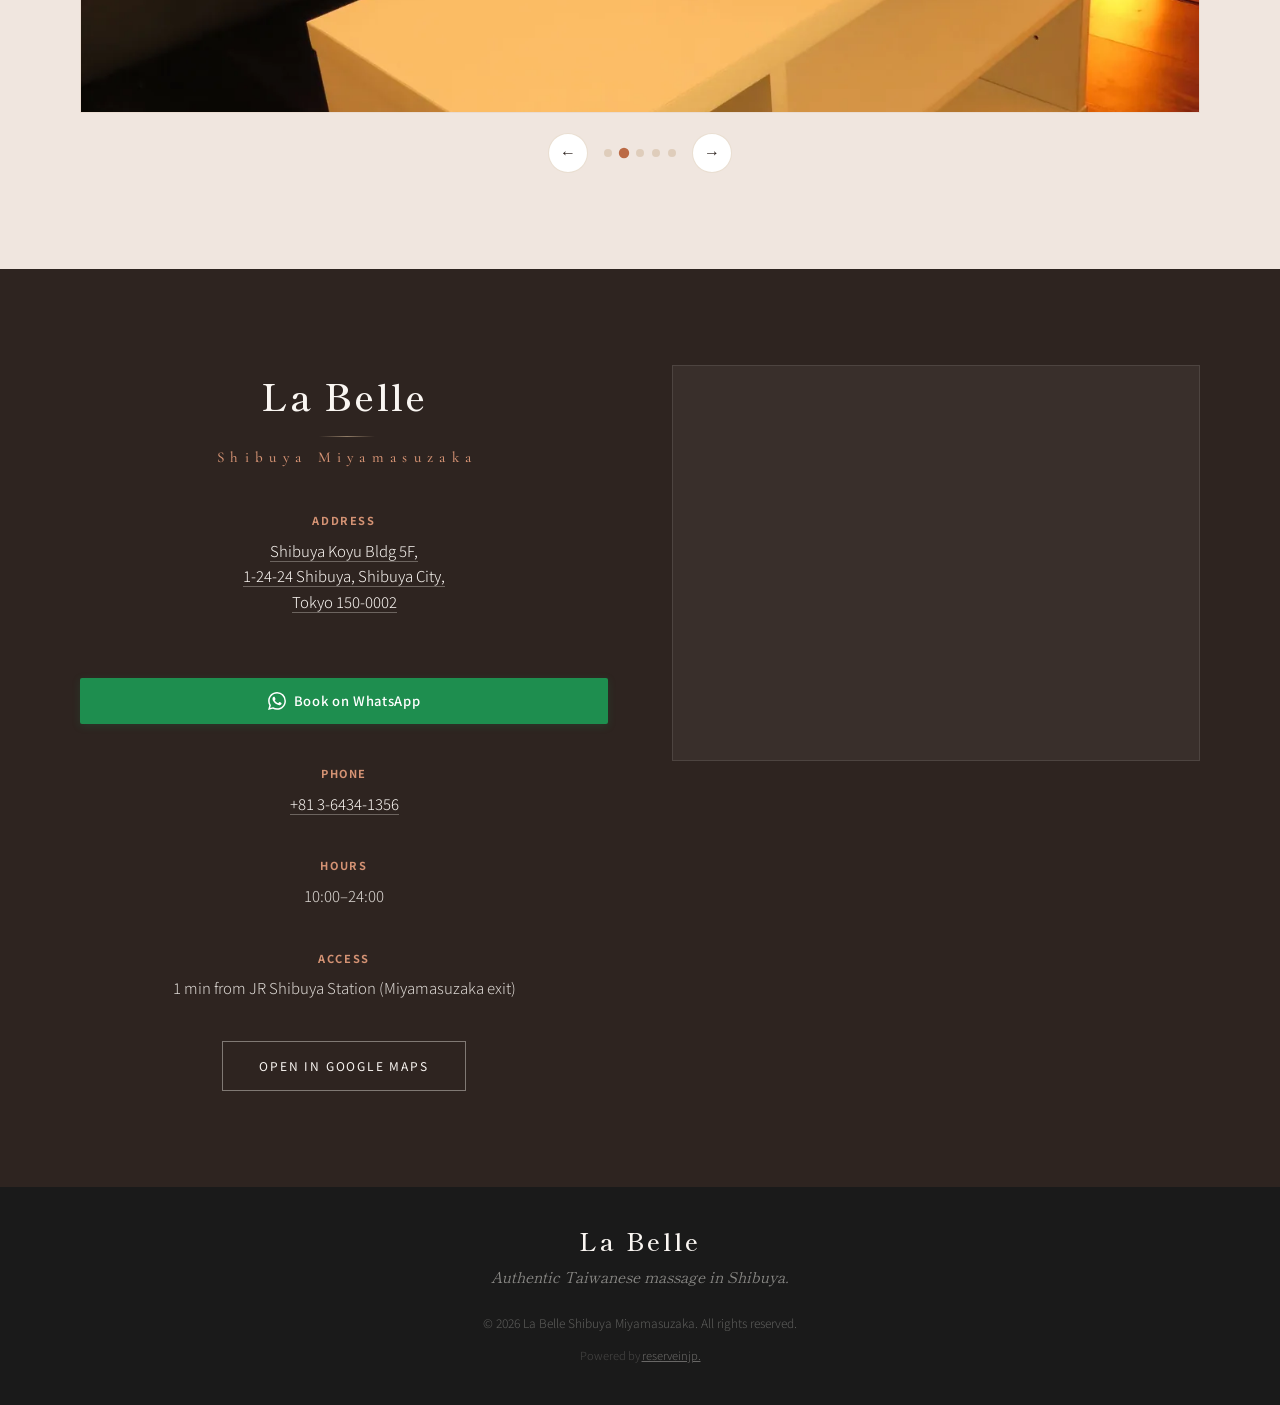
==== commit 88091019: "La Belle gallery: drop near-duplicate lounge slide; booking notes: show sheet fee alongside nominati" ====
--- a/la-belle/en/index.html
+++ b/la-belle/en/index.html
@@ -354,7 +354,6 @@
           <div class="env-carousel-track" id="envTrack">
             <div class="env-carousel-slide"><img src="../assets/images/hero-1.webp" alt="La Belle treatment room" loading="lazy"></div>
             <div class="env-carousel-slide"><img src="../assets/images/hero-2.webp" alt="La Belle waiting space" loading="lazy"></div>
-            <div class="env-carousel-slide"><img src="../assets/images/hero-3.webp" alt="La Belle lounge" loading="lazy"></div>
             <div class="env-carousel-slide"><img src="../assets/images/hero-4.webp" alt="La Belle interior" loading="lazy"></div>
             <div class="env-carousel-slide"><img src="../assets/images/intro.webp" alt="La Belle treatment bed" loading="lazy"></div>
             <div class="env-carousel-slide"><img src="../assets/images/body.webp" alt="La Belle treatment" loading="lazy"></div>
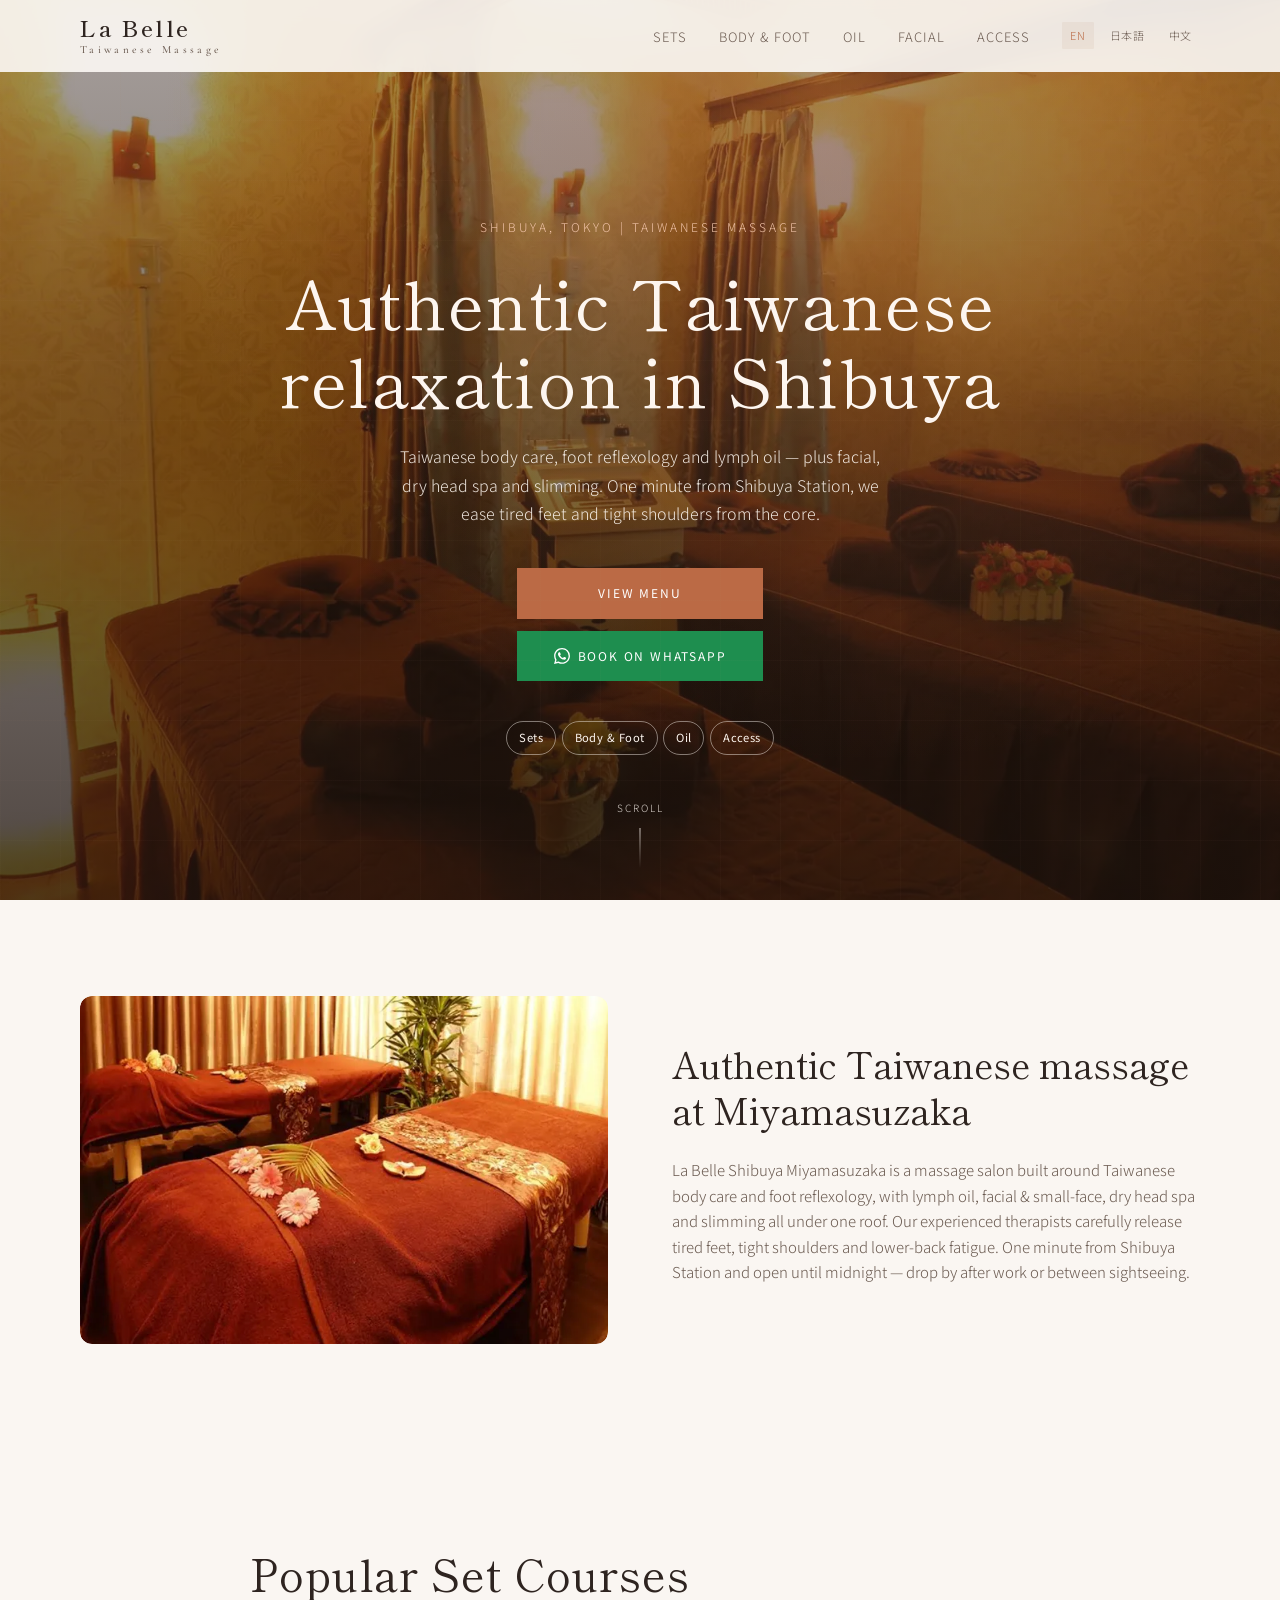
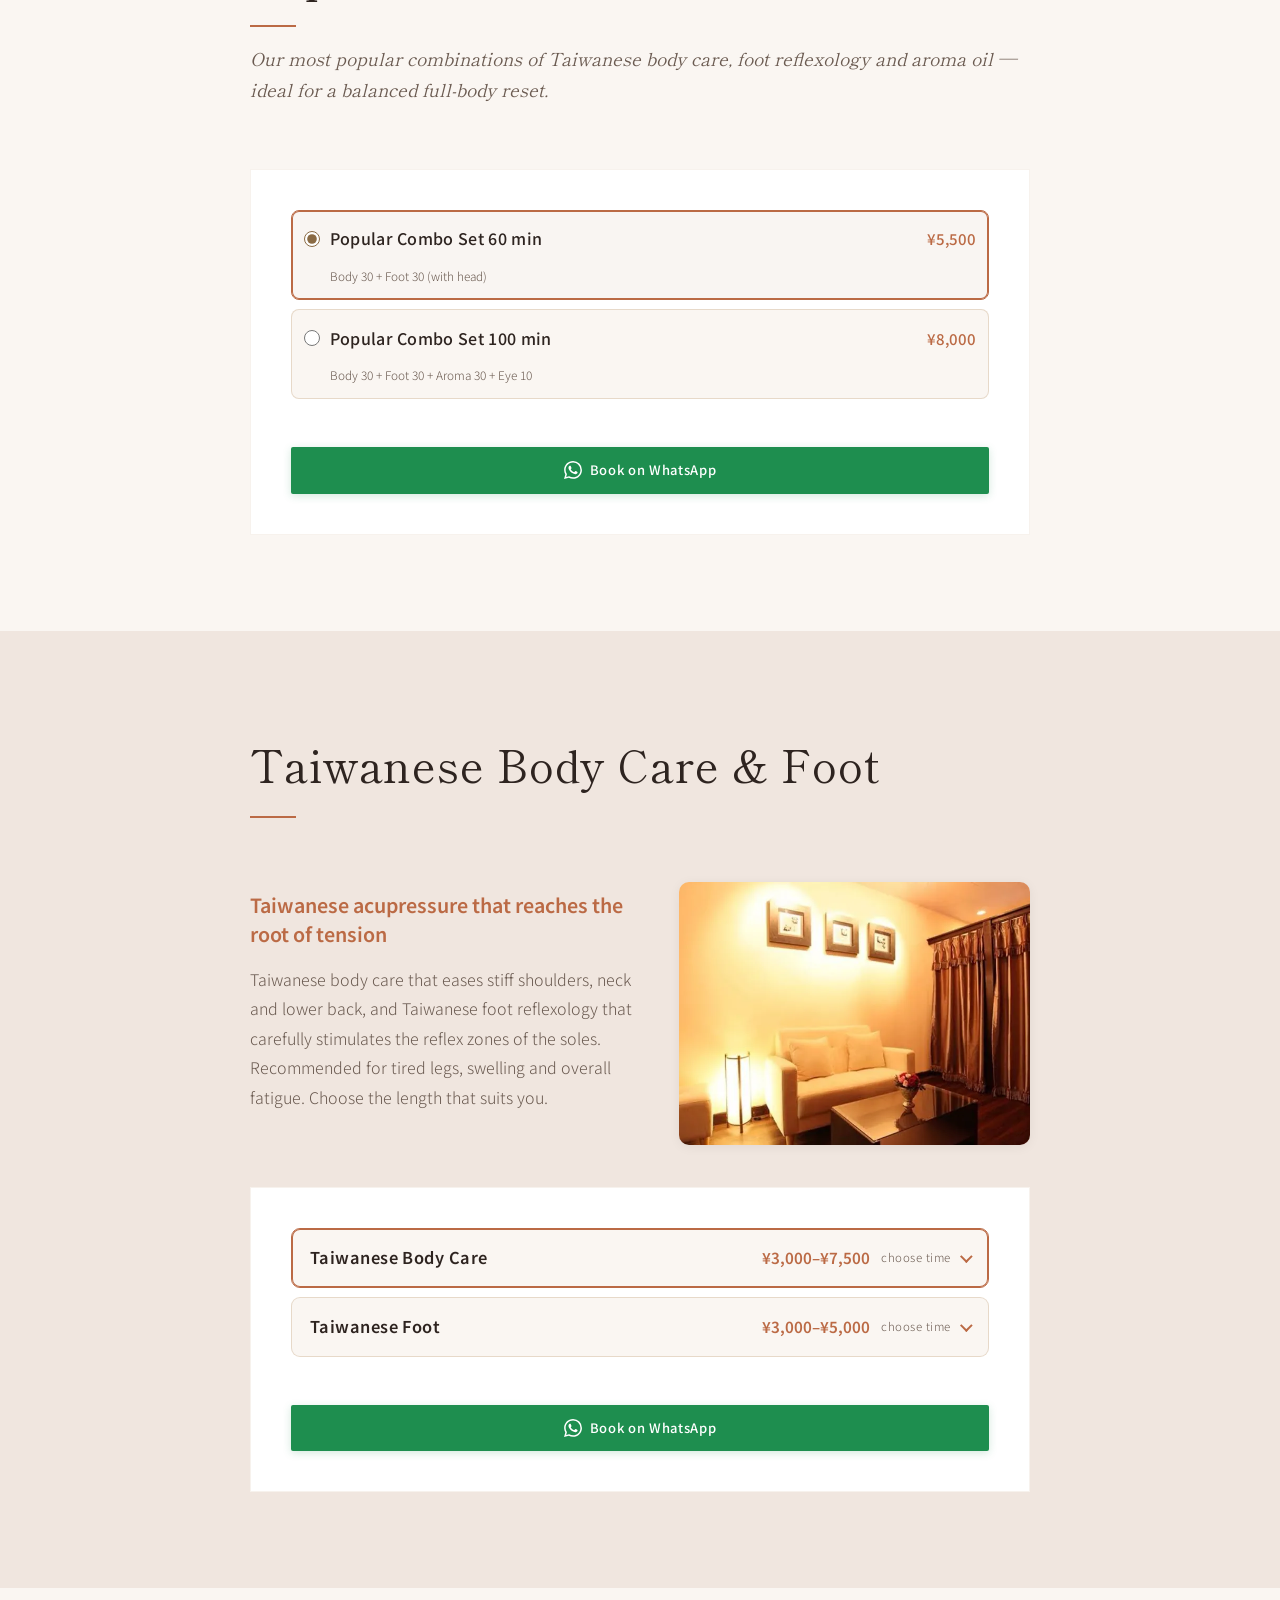
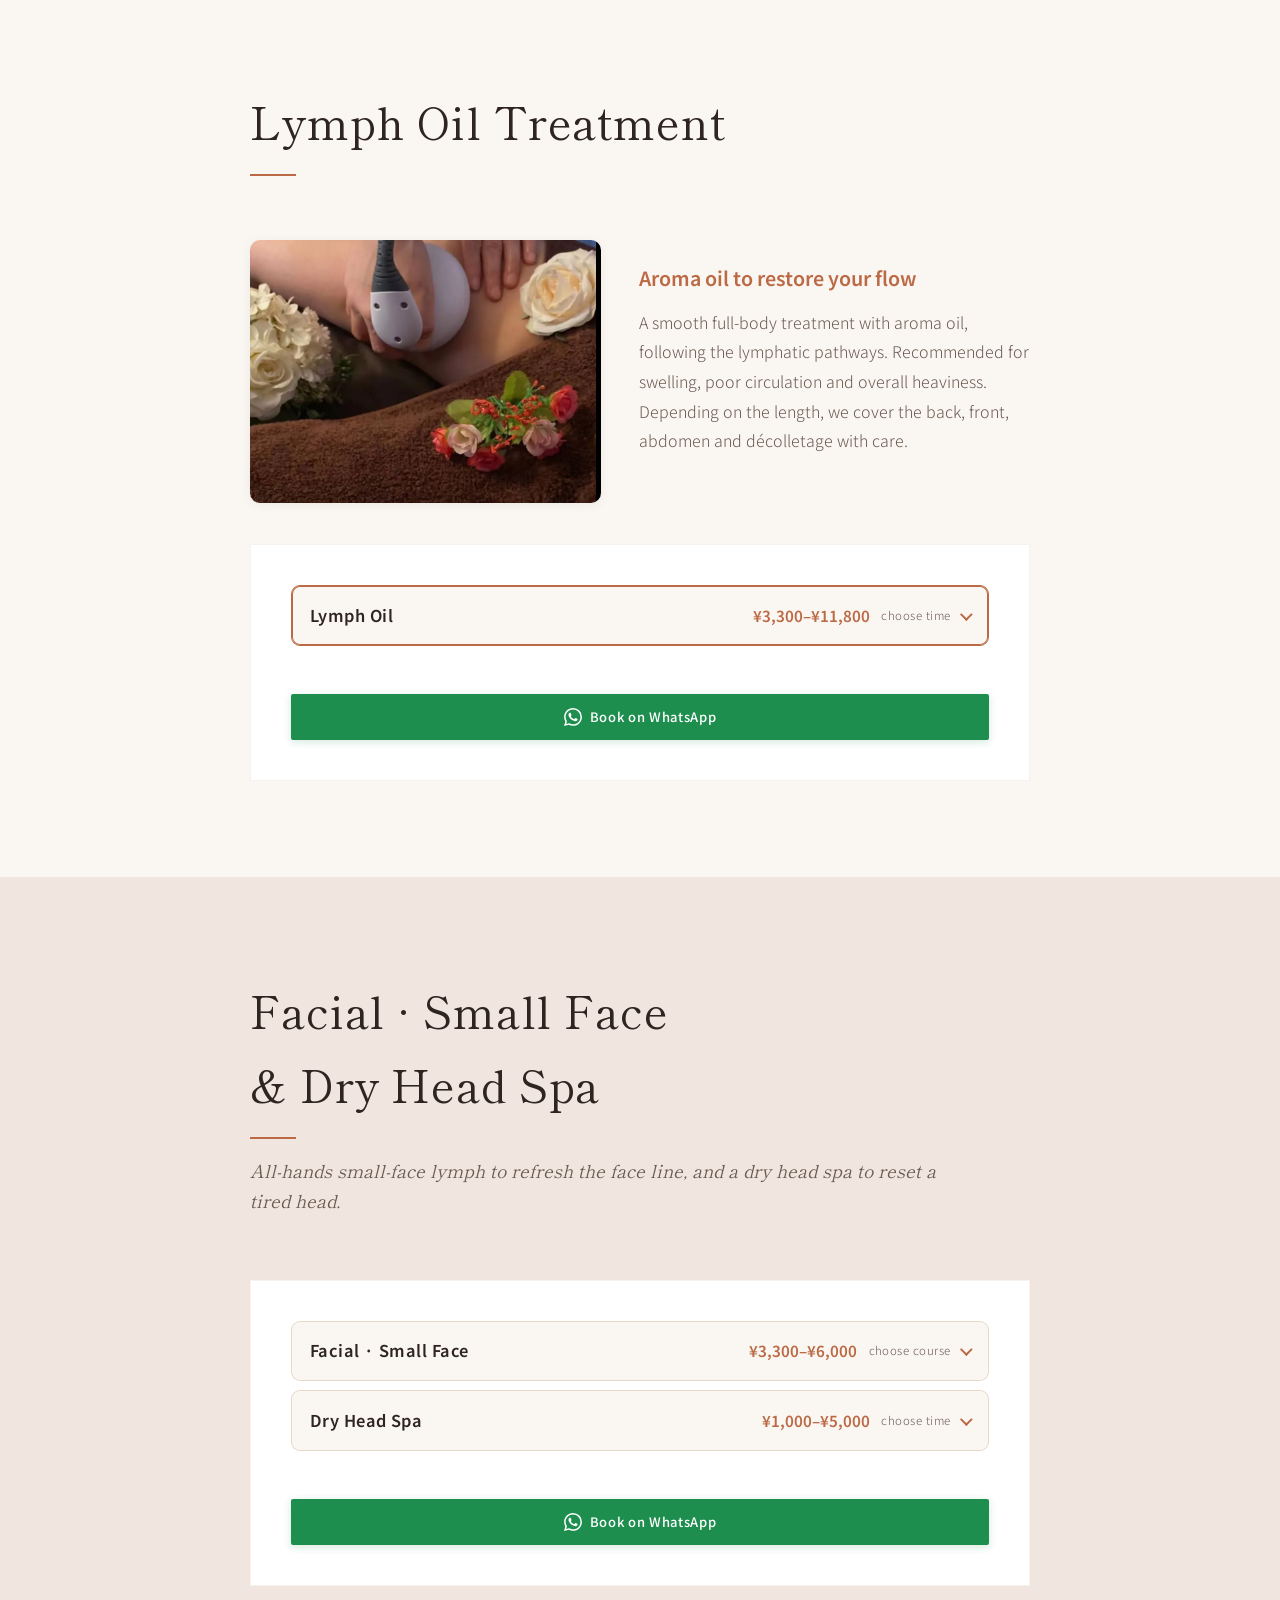
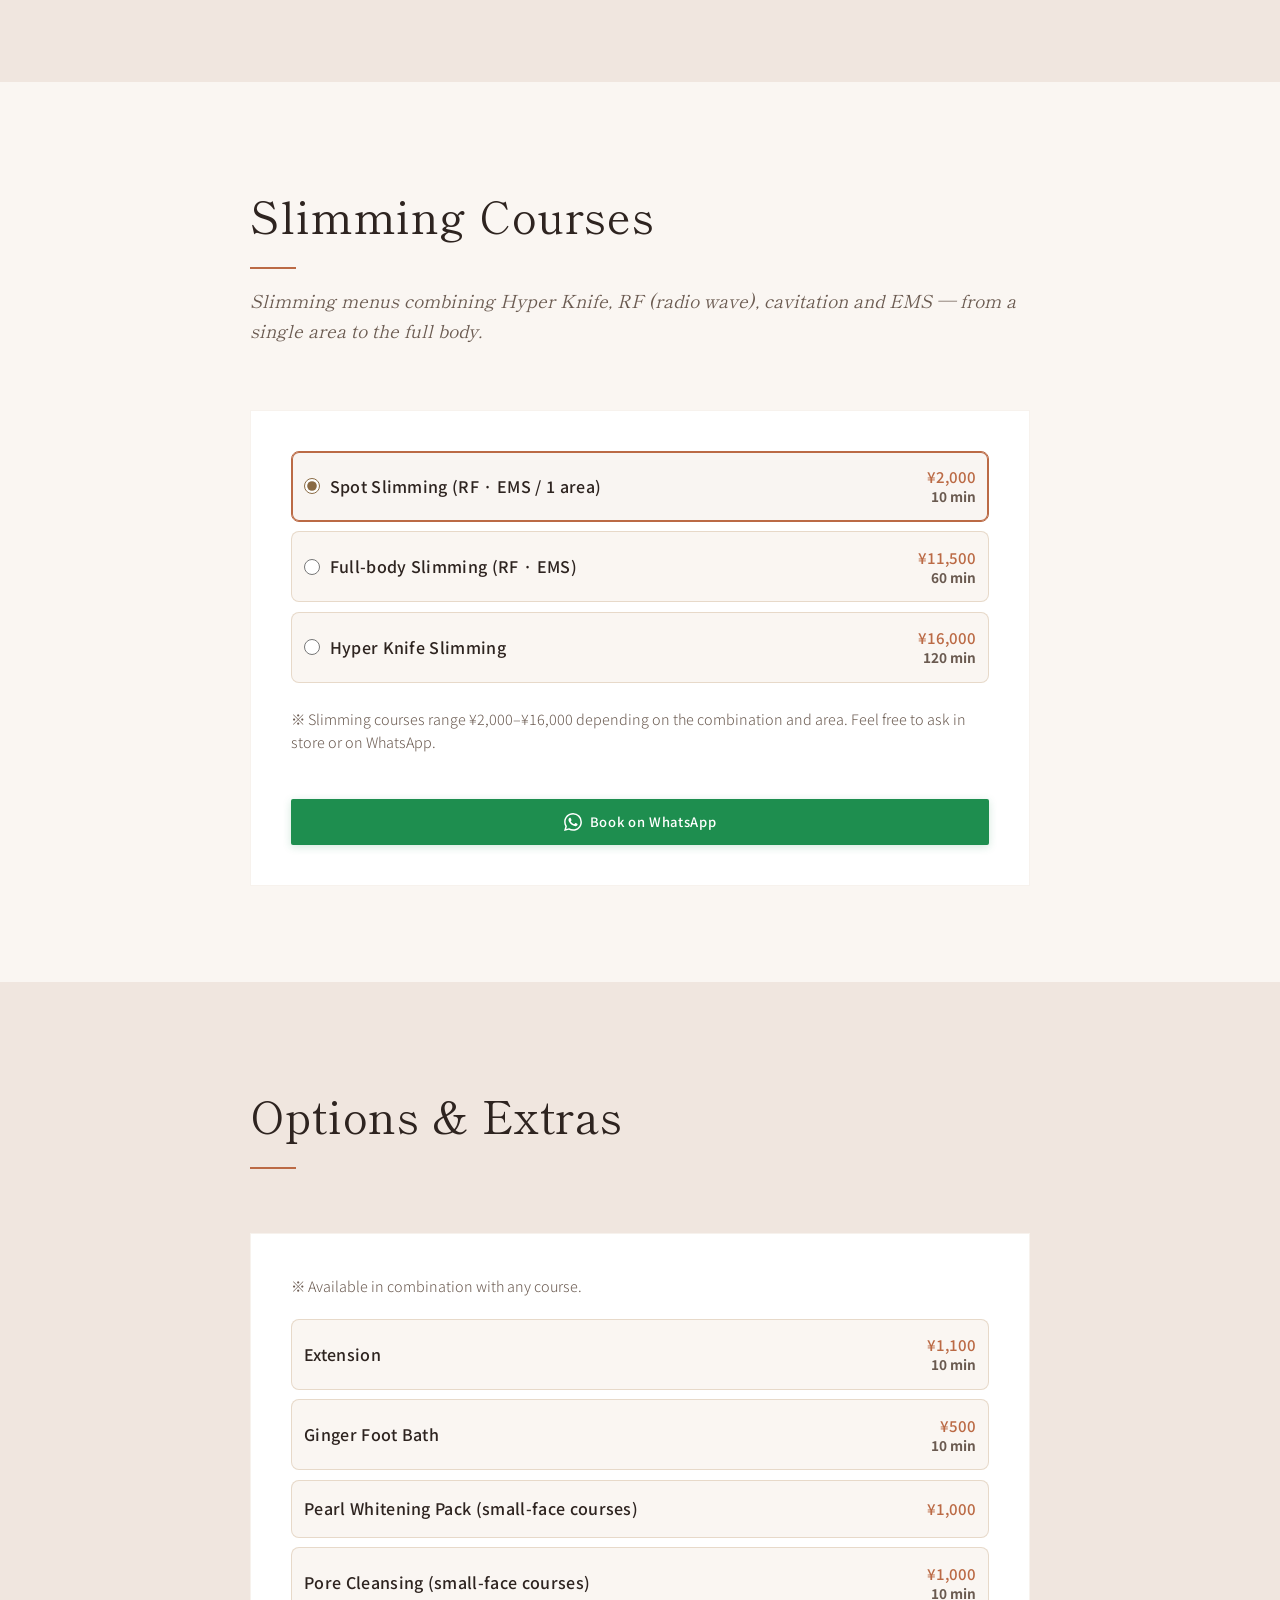
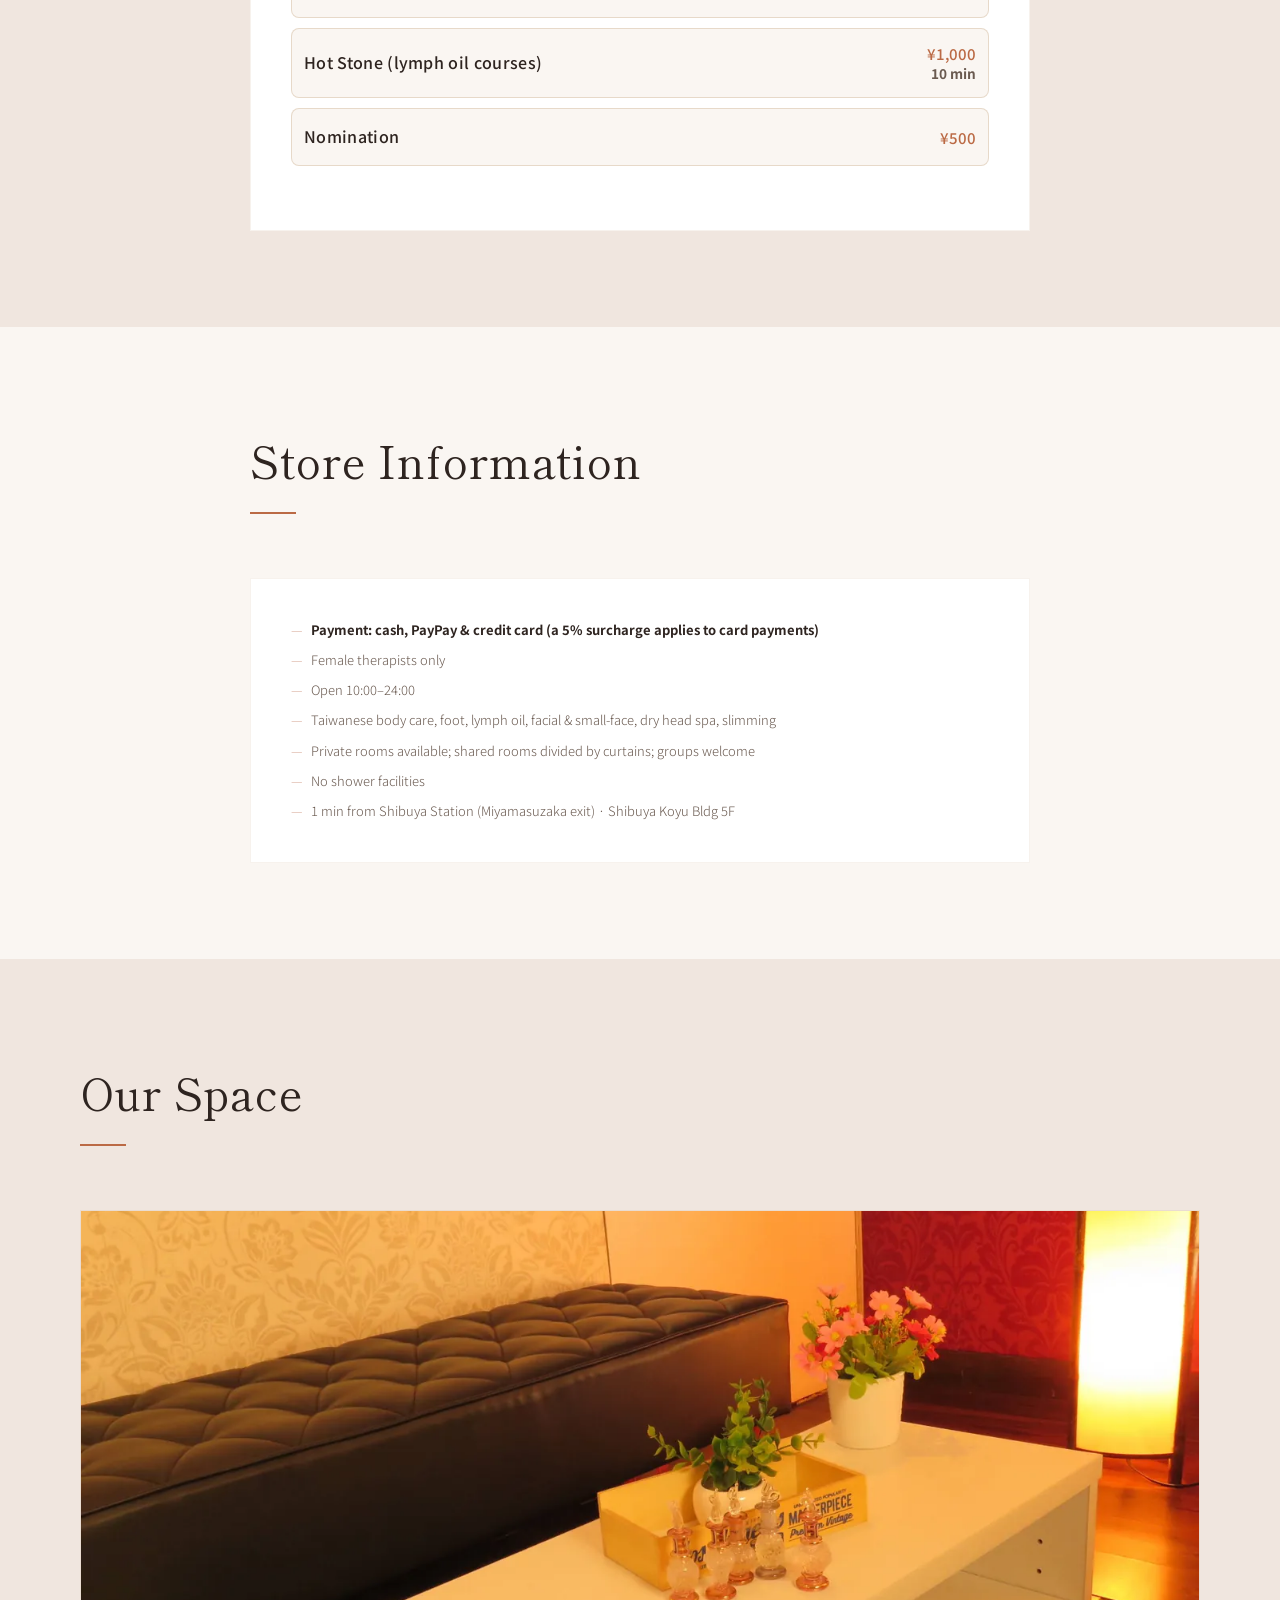
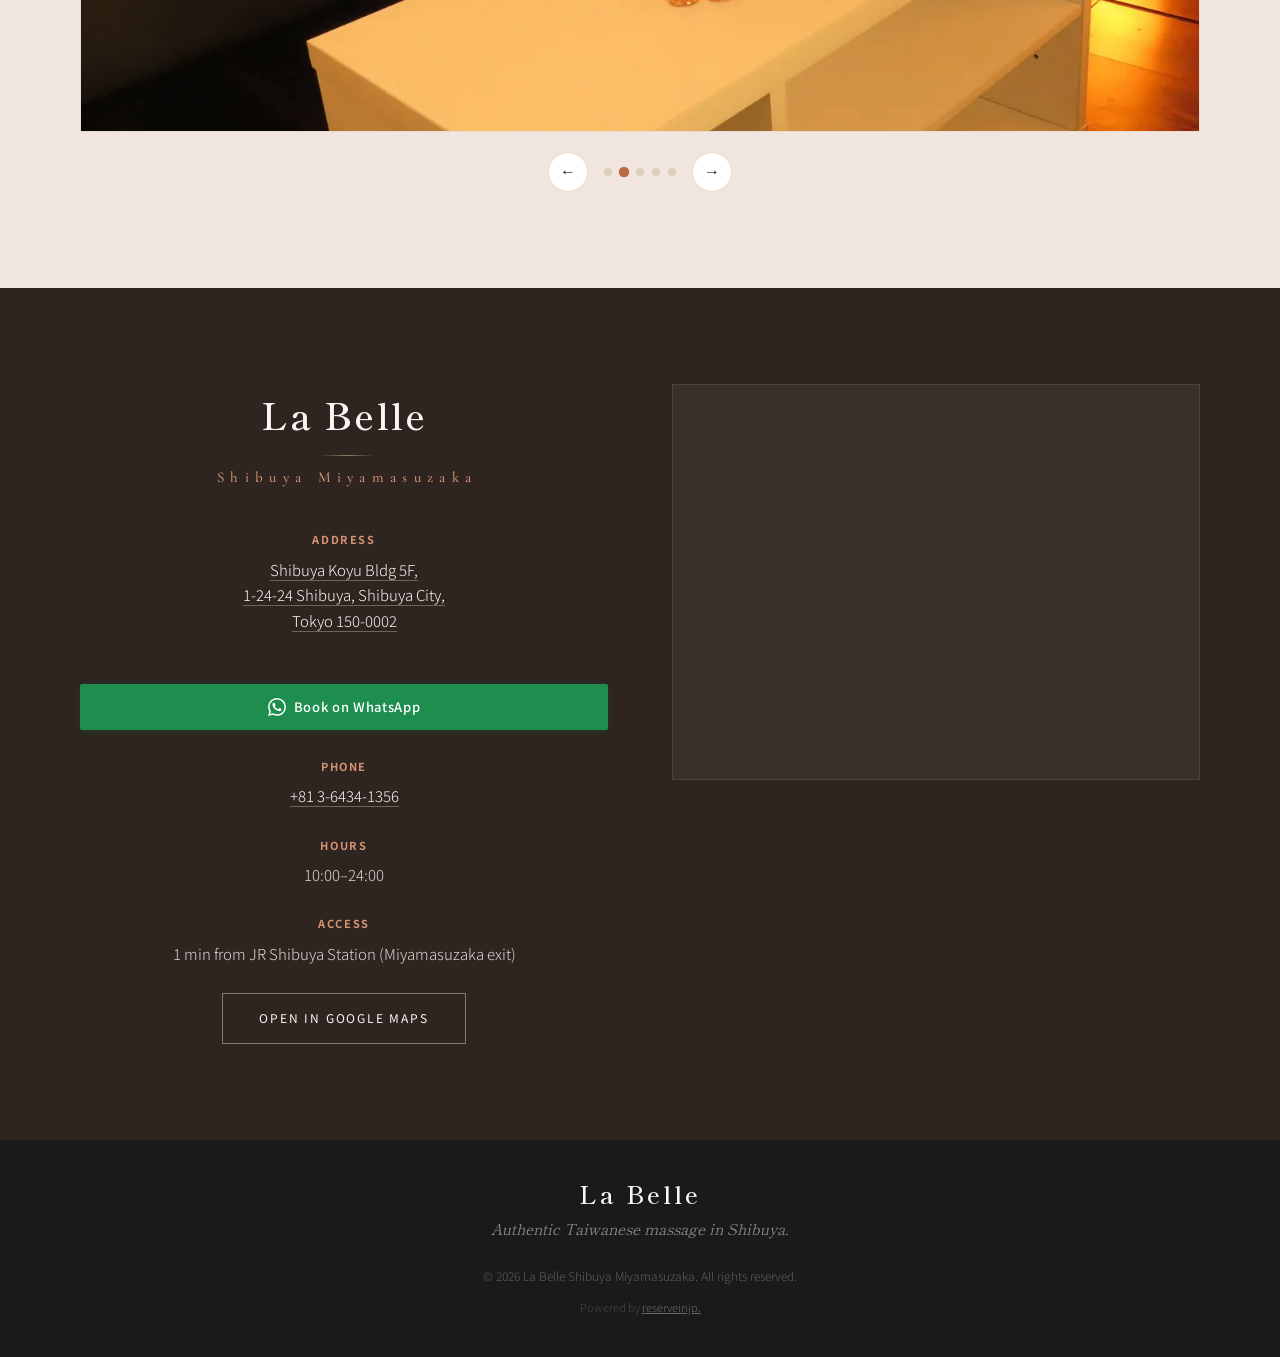
==== commit de215303: "Refinements: combo sub-note full-width/smaller/indented; visit spacing 2/3; sharper watermark-free o" ====
--- a/la-belle/en/index.html
+++ b/la-belle/en/index.html
@@ -89,13 +89,15 @@
           <div class="option-rows">
             <label class="opt-row">
               <input type="radio" name="set-sel" value="Combo 60min (Body30+Foot30)" checked>
-              <span class="opt-duration"><span class="opt-name">Popular Combo Set 60 min</span><span class="opt-sub">Body 30 + Foot 30 (with head)</span></span>
+              <span class="opt-duration"><span class="opt-name">Popular Combo Set 60 min</span></span>
               <span class="opt-price">¥5,500</span>
+              <span class="opt-sub">Body 30 + Foot 30 (with head)</span>
             </label>
             <label class="opt-row">
               <input type="radio" name="set-sel" value="Combo 100min (Body30+Foot30+Aroma30+Eye10)">
-              <span class="opt-duration"><span class="opt-name">Popular Combo Set 100 min</span><span class="opt-sub">Body 30 + Foot 30 + Aroma 30 + Eye 10</span></span>
+              <span class="opt-duration"><span class="opt-name">Popular Combo Set 100 min</span></span>
               <span class="opt-price">¥8,000</span>
+              <span class="opt-sub">Body 30 + Foot 30 + Aroma 30 + Eye 10</span>
             </label>
           </div>
           <a href="../booking.html?lang=en" class="btn-booking"><svg viewBox="0 0 24 24" width="18" height="18"><path d="M17.472 14.382c-.297-.149-1.758-.867-2.03-.967-.273-.099-.471-.148-.67.15-.197.297-.767.966-.94 1.164-.173.199-.347.223-.644.075-.297-.15-1.255-.463-2.39-1.475-.884-.788-1.48-1.761-1.653-2.059-.173-.297-.018-.458.13-.606.134-.133.298-.347.446-.52.149-.174.198-.298.298-.497.099-.198.05-.371-.025-.52-.075-.149-.669-1.612-.916-2.207-.242-.579-.487-.5-.669-.51-.173-.008-.371-.01-.57-.01-.198 0-.52.074-.792.372-.272.297-1.04 1.016-1.04 2.479 0 1.462 1.065 2.875 1.213 3.074.149.198 2.096 3.2 5.077 4.487.709.306 1.262.489 1.694.625.712.227 1.36.195 1.871.118.571-.085 1.758-.719 2.006-1.413.248-.694.248-1.289.173-1.413-.074-.124-.272-.198-.57-.347m-5.421 7.403h-.004a9.87 9.87 0 01-5.031-1.378l-.361-.214-3.741.982.998-3.648-.235-.374a9.86 9.86 0 01-1.51-5.26c.001-5.45 4.436-9.884 9.888-9.884 2.64 0 5.122 1.03 6.988 2.898a9.825 9.825 0 012.893 6.994c-.003 5.45-4.437 9.884-9.885 9.884m8.413-18.297A11.815 11.815 0 0012.05 0C5.495 0 .16 5.335.157 11.892c0 2.096.547 4.142 1.588 5.945L.057 24l6.305-1.654a11.882 11.882 0 005.683 1.448h.005c6.554 0 11.89-5.335 11.893-11.893a11.821 11.821 0 00-3.48-8.413Z" fill="currentColor"/></svg> Book on WhatsApp</a>
--- a/la-belle/styles.css
+++ b/la-belle/styles.css
@@ -1019,8 +1019,8 @@
 .visit-details {
   display: flex;
   flex-direction: column;
-  gap: var(--space-lg);
-  margin-bottom: var(--space-lg);
+  gap: calc(var(--space-lg) * 2 / 3);
+  margin-bottom: calc(var(--space-lg) * 2 / 3);
 }
 
 .visit-item h4 {
@@ -2025,6 +2025,6 @@
 /* secondary headings: balance wrapping to avoid CJK orphans on mobile (checklist) */
 .intro-text h2, .section-header h2, .visit-info h2 { text-wrap: balance; }
 
-/* 方案2: option rows with a sub-note — radio & price align to the title line; note drops below */
-.opt-row:has(.opt-sub){ align-items:flex-start; }
-.opt-row:has(.opt-sub) input[type="radio"]{ margin-top:0.2rem; }
+/* 方案2: combo rows — short title + price on line 1; full-width sub-note wraps to line 2 (spans under radio & price) */
+.opt-row:has(.opt-sub){ align-items:center; }
+.opt-row:has(.opt-sub) .opt-sub{ flex:0 0 100%; width:100%; margin-top:.3rem; padding-left:calc(16px + 0.6rem); font-size:.74rem; line-height:1.5; letter-spacing:0; text-wrap:normal; }
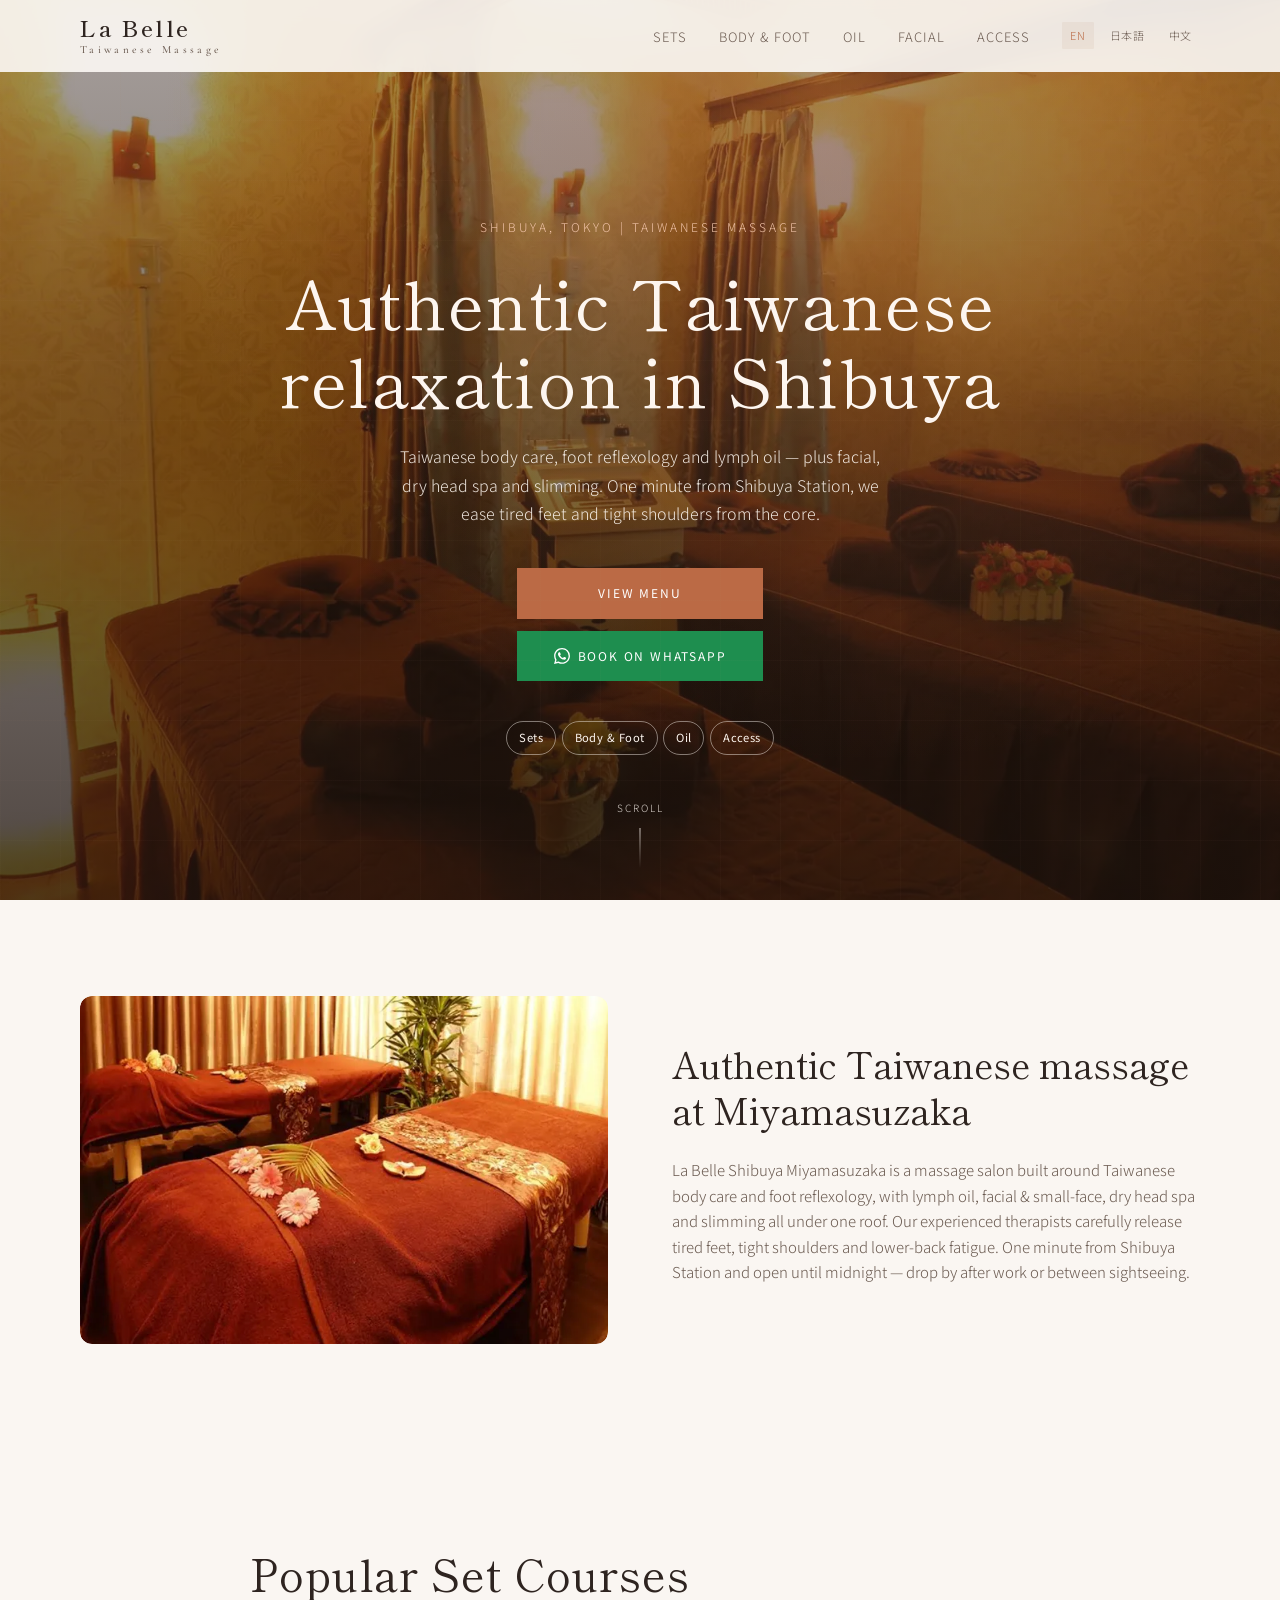
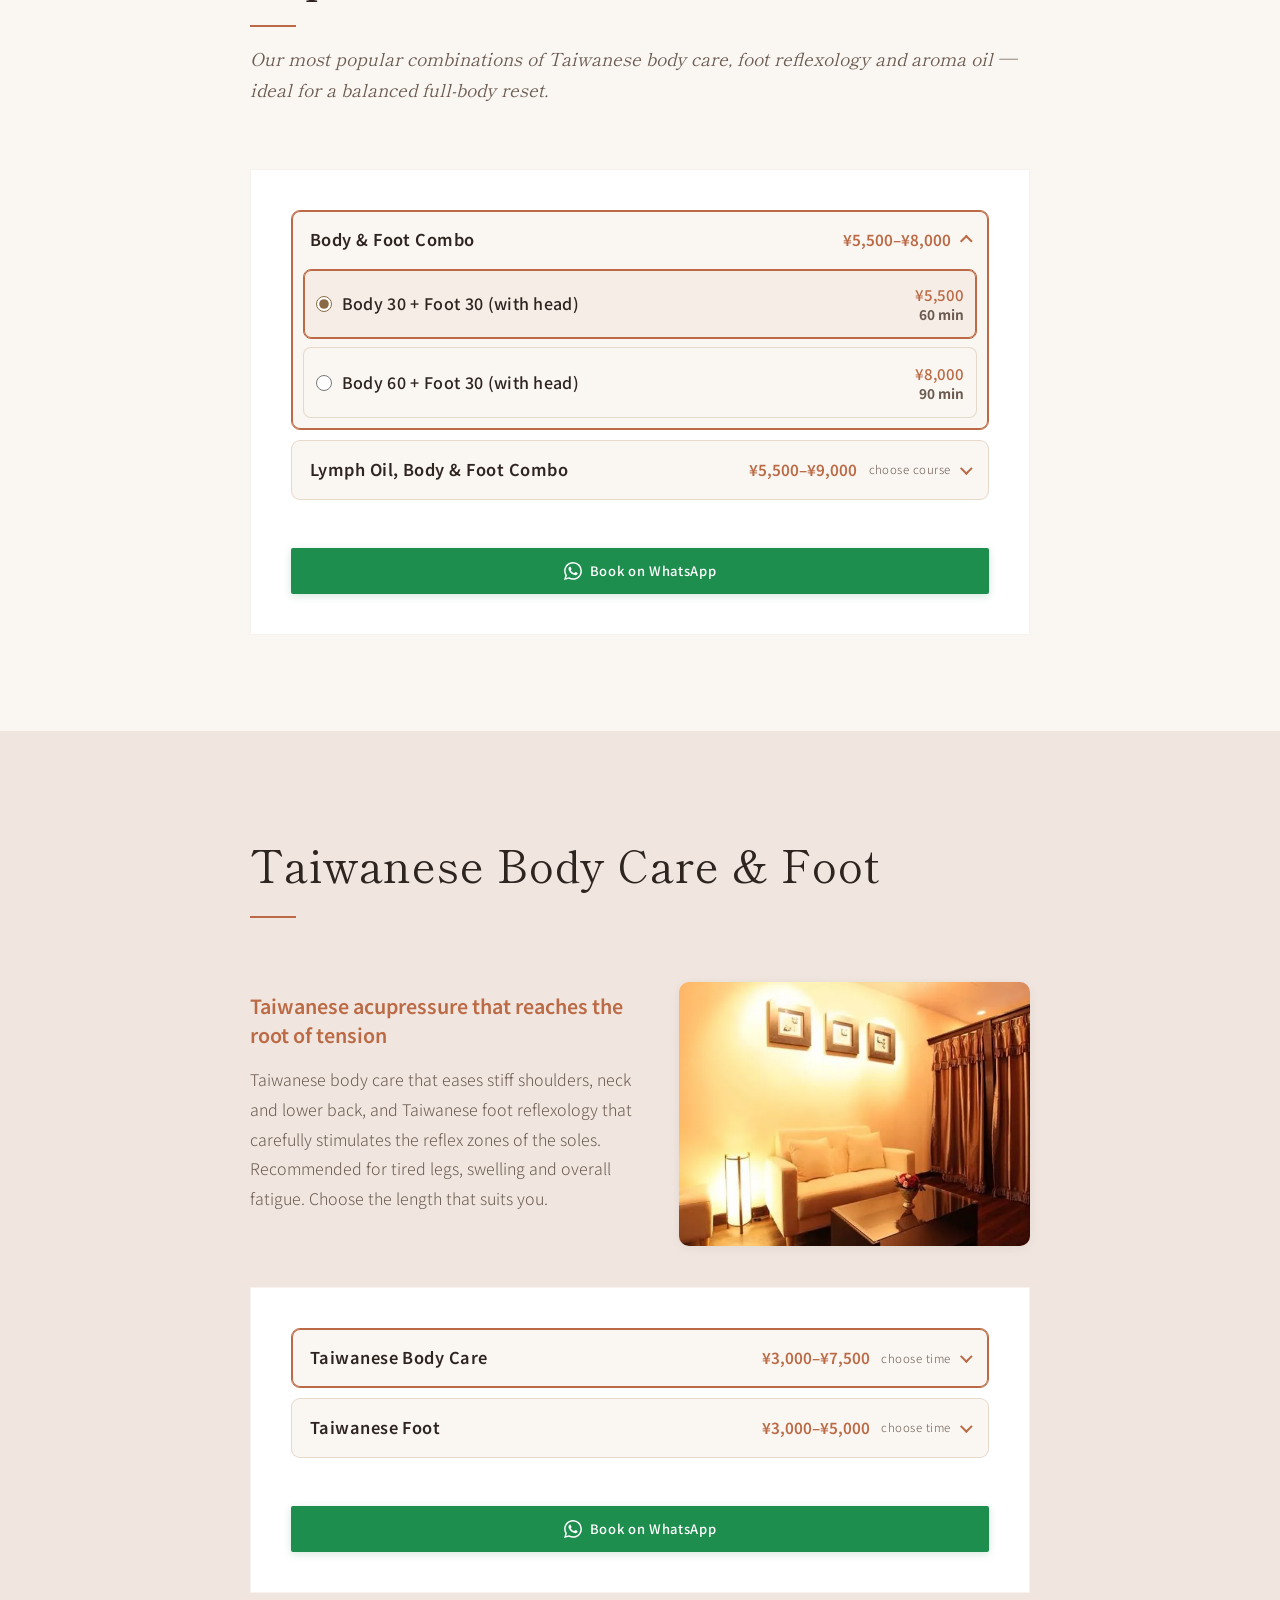
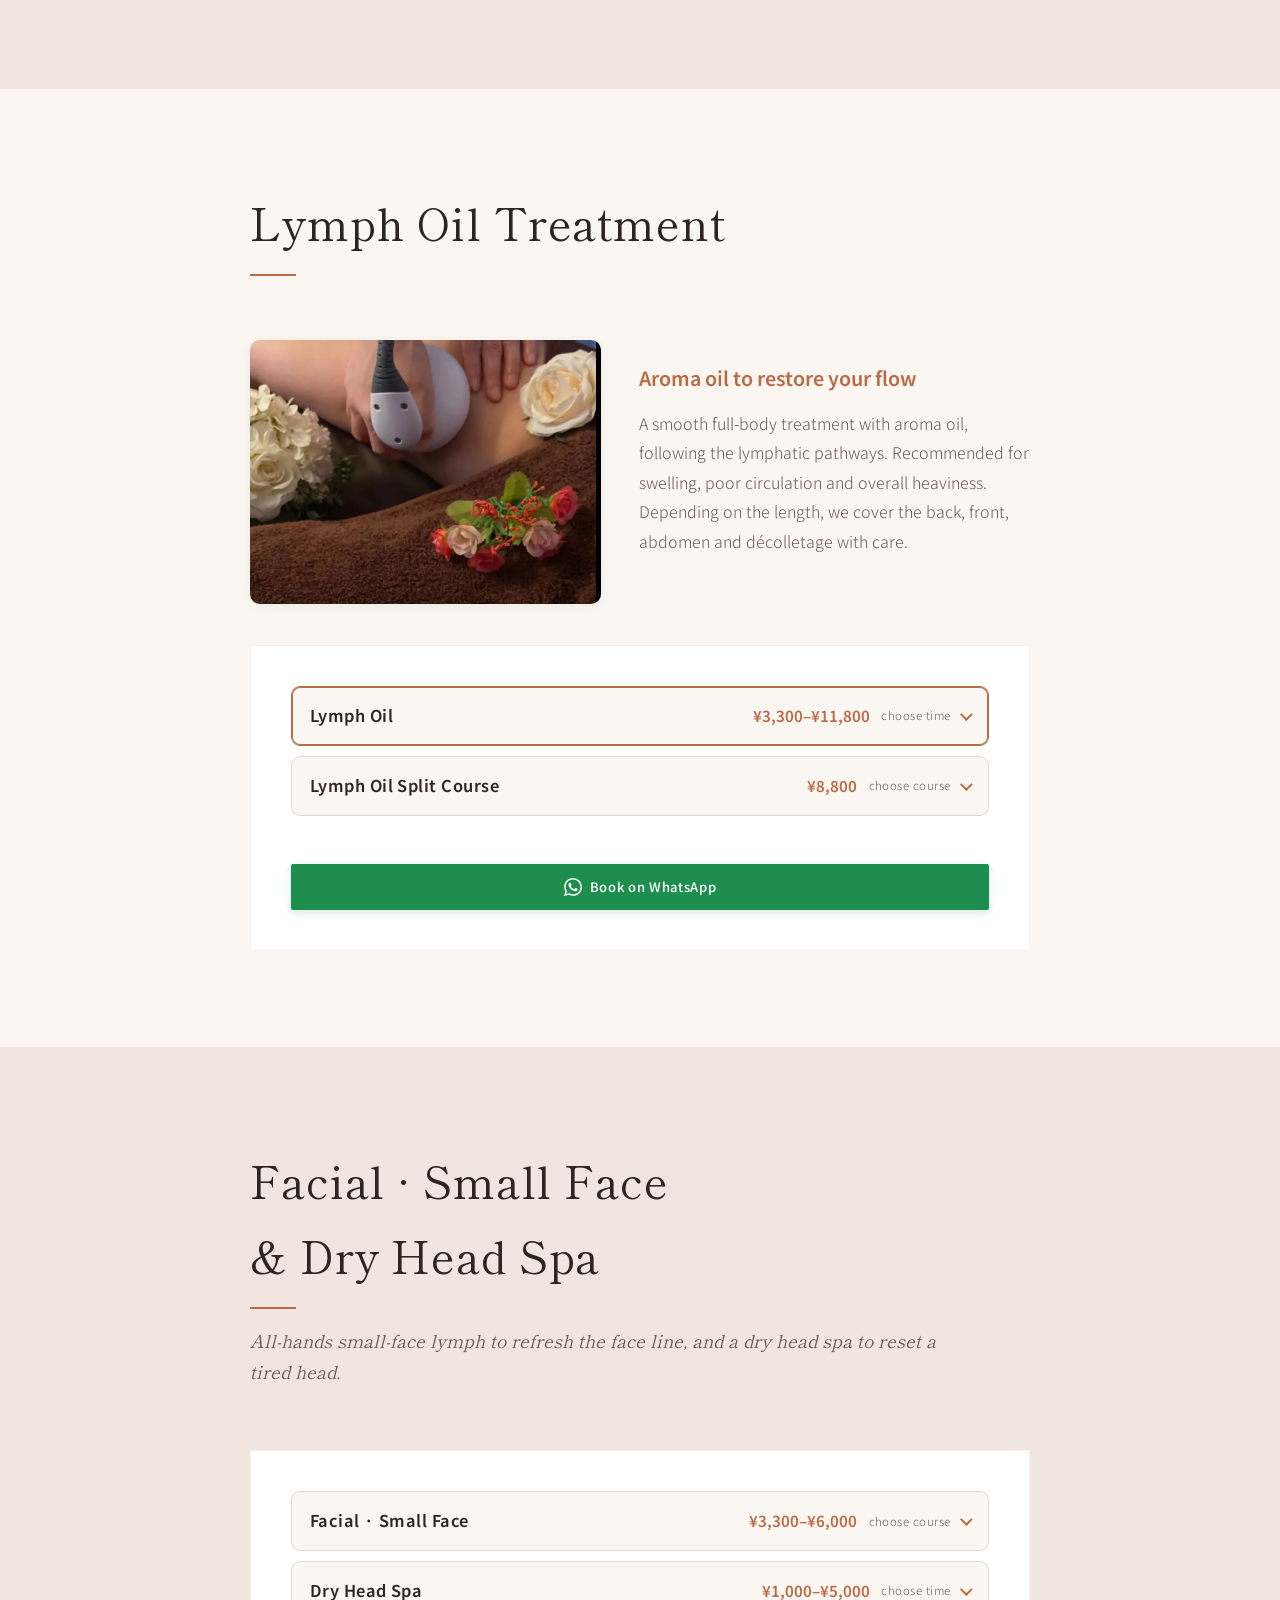
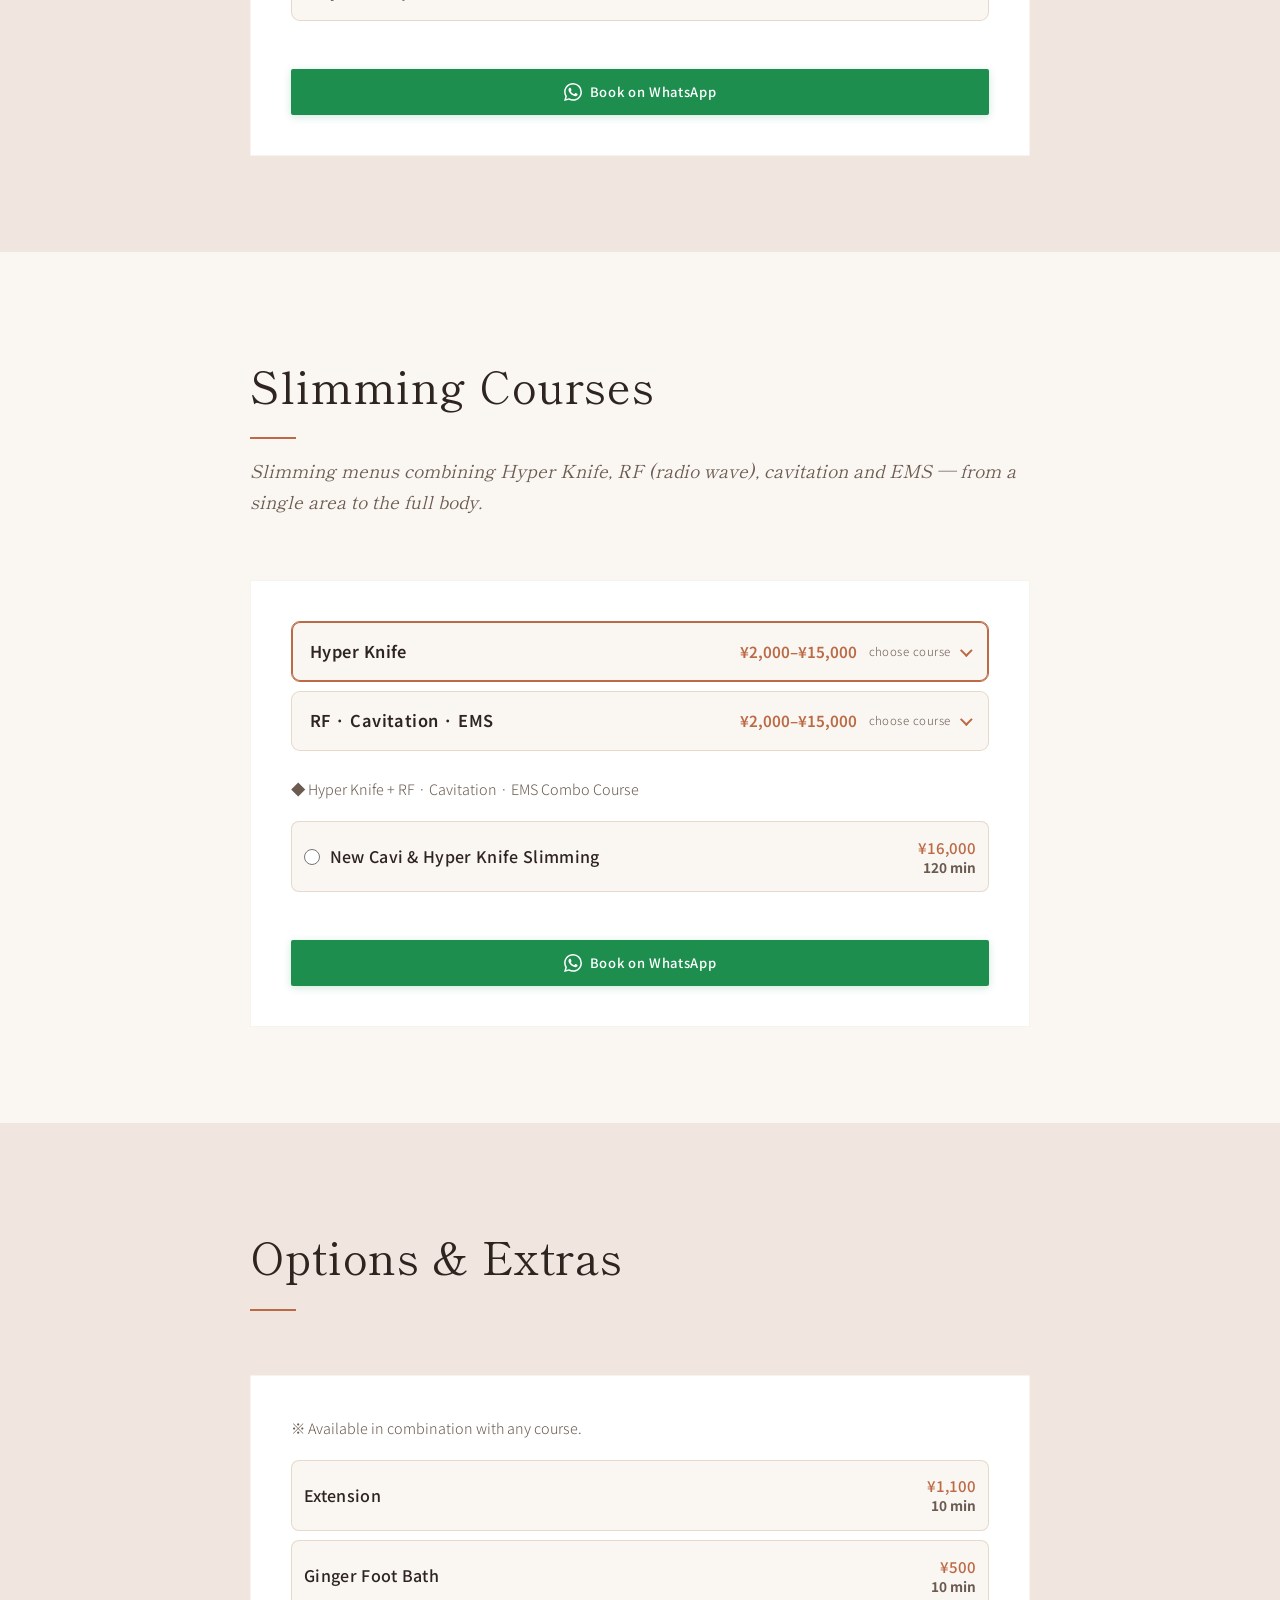
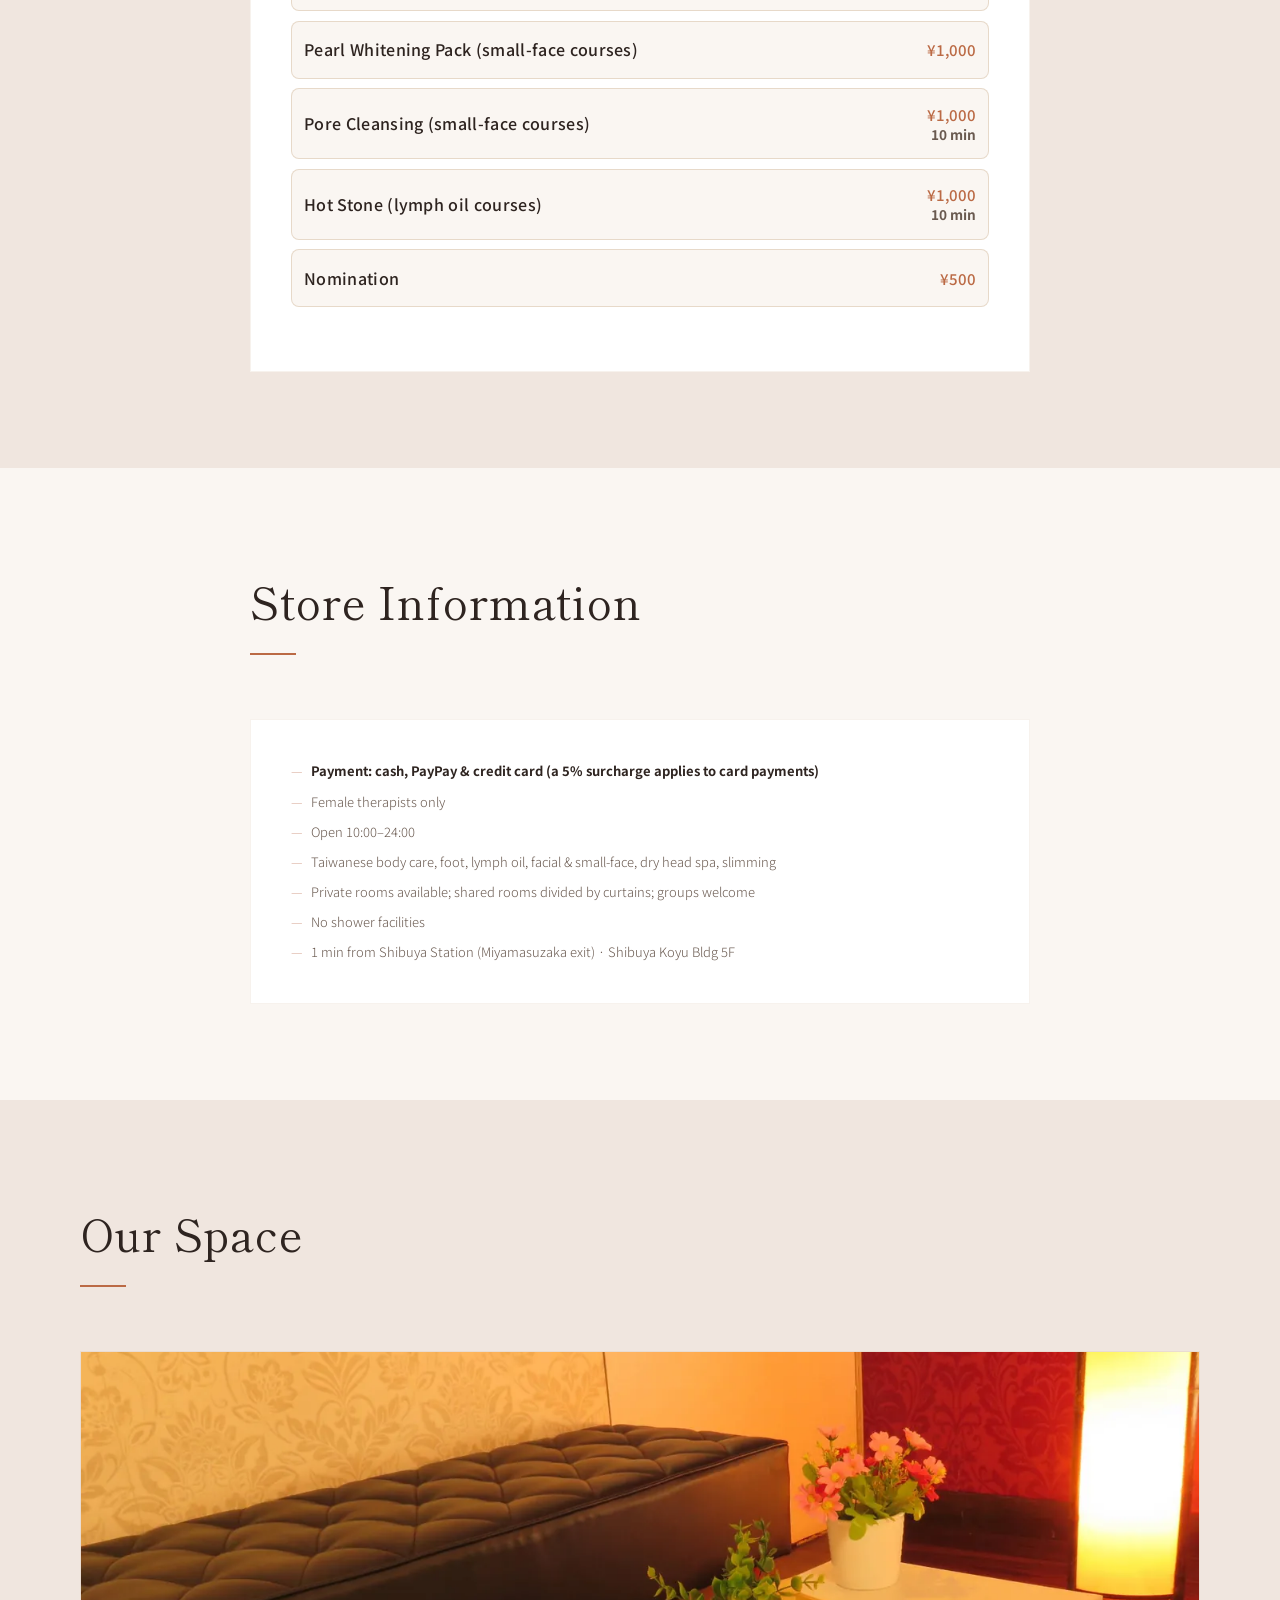
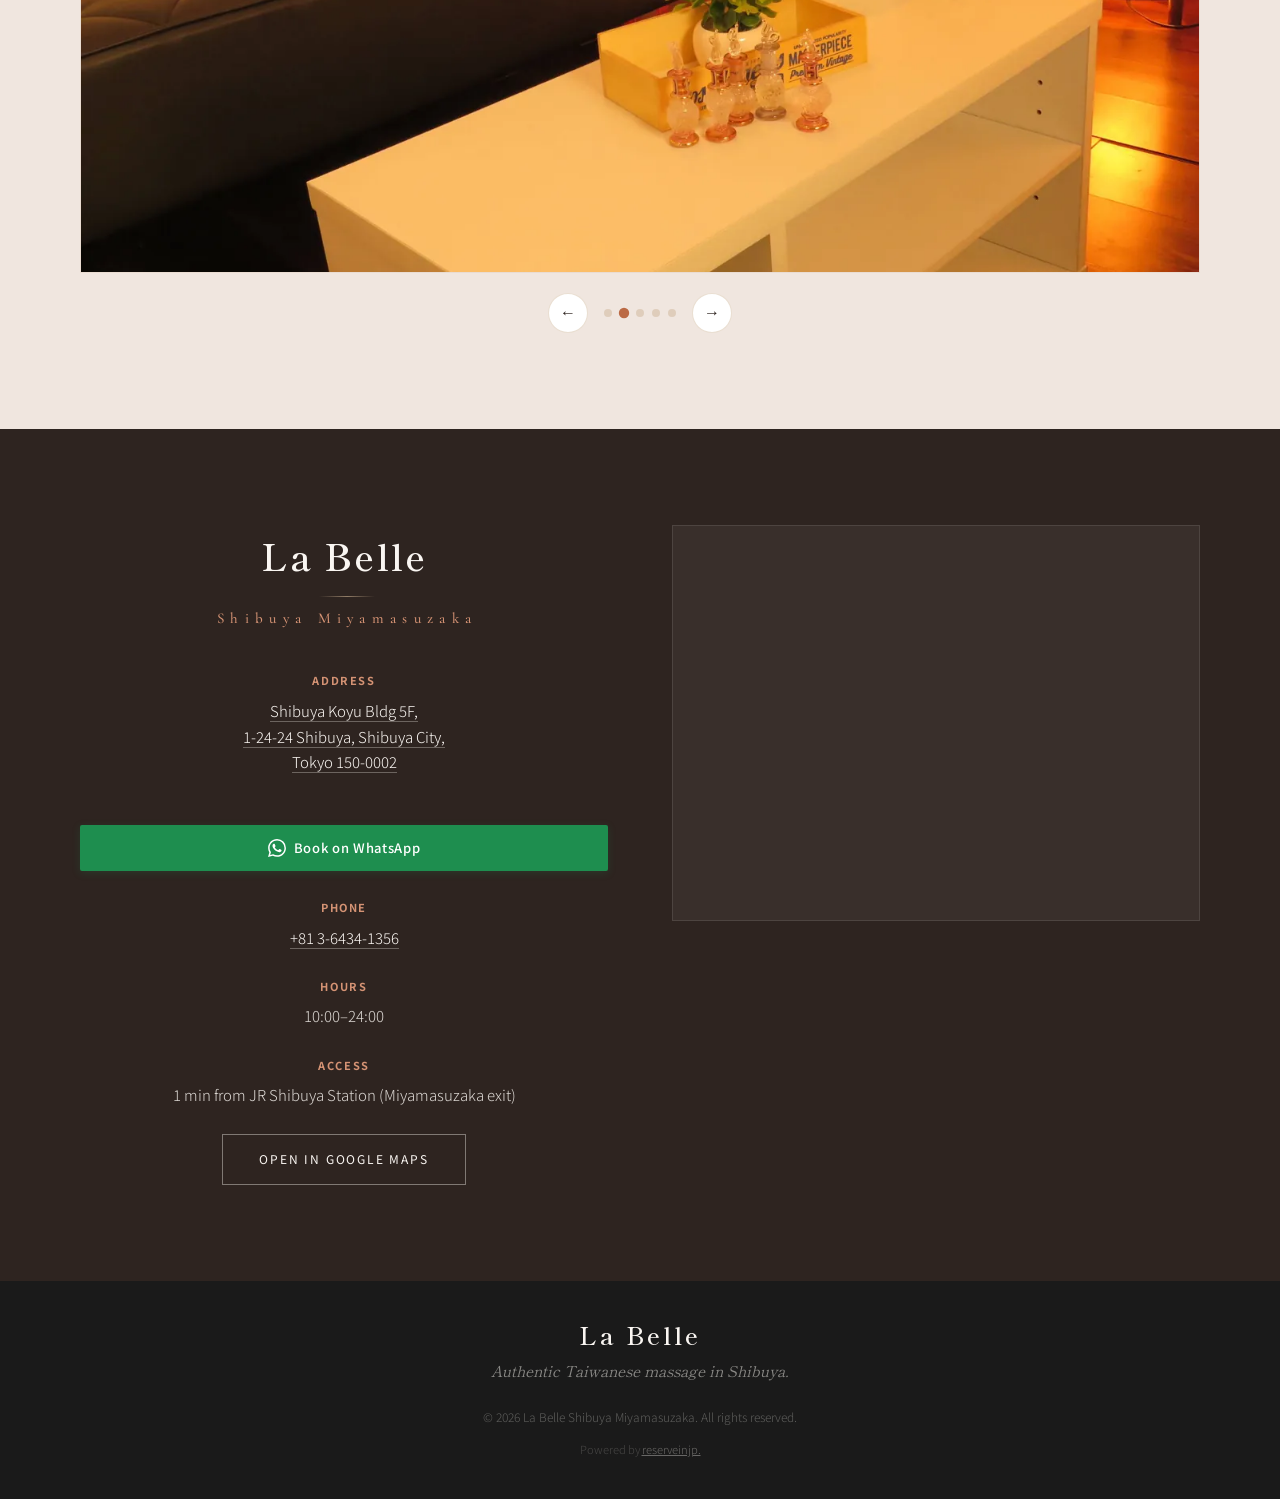
==== commit 23ca0847: "Rebuild La Belle menu to match owner's physical menu boards exactly - Set section split into two rea" ====
--- a/la-belle/en/index.html
+++ b/la-belle/en/index.html
@@ -87,18 +87,52 @@
         </header>
         <article class="service-card service-card-wide">
           <div class="option-rows">
-            <label class="opt-row">
-              <input type="radio" name="set-sel" value="Combo 60min (Body30+Foot30)" checked>
-              <span class="opt-duration"><span class="opt-name">Popular Combo Set 60 min</span></span>
-              <span class="opt-price">¥5,500</span>
-              <span class="opt-sub">Body 30 + Foot 30 (with head)</span>
-            </label>
-            <label class="opt-row">
-              <input type="radio" name="set-sel" value="Combo 100min (Body30+Foot30+Aroma30+Eye10)">
-              <span class="opt-duration"><span class="opt-name">Popular Combo Set 100 min</span></span>
-              <span class="opt-price">¥8,000</span>
-              <span class="opt-sub">Body 30 + Foot 30 + Aroma 30 + Eye 10</span>
-            </label>
+            <div class="opt-group" data-open="true">
+              <button type="button" class="opt-group-head" aria-expanded="true">
+                <span class="ogh-name">Body &amp; Foot Combo</span>
+                <span class="ogh-meta"><span class="ogh-range">¥5,500–¥8,000</span><span class="ogh-hint">choose course</span><i class="ogh-chev" aria-hidden="true"></i></span>
+              </button>
+              <div class="opt-group-body">
+                <label class="opt-row">
+                  <input type="radio" name="set-sel" value="Combo Body+Foot 60min" checked>
+                  <span class="opt-duration"><span class="opt-name">Body 30 + Foot 30 (with head)</span></span>
+                  <span class="opt-price">¥5,500<small>60 min</small></span>
+                </label>
+                <label class="opt-row">
+                  <input type="radio" name="set-sel" value="Combo Body+Foot 90min">
+                  <span class="opt-duration"><span class="opt-name">Body 60 + Foot 30 (with head)</span></span>
+                  <span class="opt-price">¥8,000<small>90 min</small></span>
+                </label>
+              </div>
+            </div>
+            <div class="opt-group">
+              <button type="button" class="opt-group-head" aria-expanded="false">
+                <span class="ogh-name">Lymph Oil, Body &amp; Foot Combo</span>
+                <span class="ogh-meta"><span class="ogh-range">¥5,500–¥9,000</span><span class="ogh-hint">choose course</span><i class="ogh-chev" aria-hidden="true"></i></span>
+              </button>
+              <div class="opt-group-body">
+                <label class="opt-row">
+                  <input type="radio" name="set-sel" value="Combo Body+Oil 60min">
+                  <span class="opt-duration"><span class="opt-name">Body 30 + Aroma Oil 30</span></span>
+                  <span class="opt-price">¥5,500<small>60 min</small></span>
+                </label>
+                <label class="opt-row">
+                  <input type="radio" name="set-sel" value="Combo Foot+Oil 60min">
+                  <span class="opt-duration"><span class="opt-name">Foot 30 + Aroma Oil 30</span></span>
+                  <span class="opt-price">¥6,000<small>60 min</small></span>
+                </label>
+                <label class="opt-row">
+                  <input type="radio" name="set-sel" value="Combo Foot+Oil 90min">
+                  <span class="opt-duration"><span class="opt-name">Foot 30 + Aroma Oil 60</span></span>
+                  <span class="opt-price">¥8,800<small>90 min</small></span>
+                </label>
+                <label class="opt-row">
+                  <input type="radio" name="set-sel" value="Combo Body+Foot+Oil+Eye 100min">
+                  <span class="opt-duration"><span class="opt-name">Body 30 + Foot 30 + Aroma Oil 30 + Eye 10</span></span>
+                  <span class="opt-price">¥9,000<small>100 min</small></span>
+                </label>
+              </div>
+            </div>
           </div>
           <a href="../booking.html?lang=en" class="btn-booking"><svg viewBox="0 0 24 24" width="18" height="18"><path d="M17.472 14.382c-.297-.149-1.758-.867-2.03-.967-.273-.099-.471-.148-.67.15-.197.297-.767.966-.94 1.164-.173.199-.347.223-.644.075-.297-.15-1.255-.463-2.39-1.475-.884-.788-1.48-1.761-1.653-2.059-.173-.297-.018-.458.13-.606.134-.133.298-.347.446-.52.149-.174.198-.298.298-.497.099-.198.05-.371-.025-.52-.075-.149-.669-1.612-.916-2.207-.242-.579-.487-.5-.669-.51-.173-.008-.371-.01-.57-.01-.198 0-.52.074-.792.372-.272.297-1.04 1.016-1.04 2.479 0 1.462 1.065 2.875 1.213 3.074.149.198 2.096 3.2 5.077 4.487.709.306 1.262.489 1.694.625.712.227 1.36.195 1.871.118.571-.085 1.758-.719 2.006-1.413.248-.694.248-1.289.173-1.413-.074-.124-.272-.198-.57-.347m-5.421 7.403h-.004a9.87 9.87 0 01-5.031-1.378l-.361-.214-3.741.982.998-3.648-.235-.374a9.86 9.86 0 01-1.51-5.26c.001-5.45 4.436-9.884 9.888-9.884 2.64 0 5.122 1.03 6.988 2.898a9.825 9.825 0 012.893 6.994c-.003 5.45-4.437 9.884-9.885 9.884m8.413-18.297A11.815 11.815 0 0012.05 0C5.495 0 .16 5.335.157 11.892c0 2.096.547 4.142 1.588 5.945L.057 24l6.305-1.654a11.882 11.882 0 005.683 1.448h.005c6.554 0 11.89-5.335 11.893-11.893a11.821 11.821 0 00-3.48-8.413Z" fill="currentColor"/></svg> Book on WhatsApp</a>
         </article>
@@ -213,6 +247,24 @@
                 </label>
               </div>
             </div>
+            <div class="opt-group">
+              <button type="button" class="opt-group-head" aria-expanded="false">
+                <span class="ogh-name">Lymph Oil Split Course</span>
+                <span class="ogh-meta"><span class="ogh-range">¥8,800</span><span class="ogh-hint">choose course</span><i class="ogh-chev" aria-hidden="true"></i></span>
+              </button>
+              <div class="opt-group-body">
+                <label class="opt-row">
+                  <input type="radio" name="oil-sel" value="Oil Lymph Split 90min A">
+                  <span class="opt-duration"><span class="opt-name">Lymph Oil Split (full back, décolletage, brow area)</span></span>
+                  <span class="opt-price">¥8,800<small>90 min</small></span>
+                </label>
+                <label class="opt-row">
+                  <input type="radio" name="oil-sel" value="Oil Lymph Split 90min B">
+                  <span class="opt-duration"><span class="opt-name">Lymph Oil Split (full back, abdomen, brow area)</span></span>
+                  <span class="opt-price">¥8,800<small>90 min</small></span>
+                </label>
+              </div>
+            </div>
           </div>
           <a href="../booking.html?lang=en" class="btn-booking"><svg viewBox="0 0 24 24" width="18" height="18"><path d="M17.472 14.382c-.297-.149-1.758-.867-2.03-.967-.273-.099-.471-.148-.67.15-.197.297-.767.966-.94 1.164-.173.199-.347.223-.644.075-.297-.15-1.255-.463-2.39-1.475-.884-.788-1.48-1.761-1.653-2.059-.173-.297-.018-.458.13-.606.134-.133.298-.347.446-.52.149-.174.198-.298.298-.497.099-.198.05-.371-.025-.52-.075-.149-.669-1.612-.916-2.207-.242-.579-.487-.5-.669-.51-.173-.008-.371-.01-.57-.01-.198 0-.52.074-.792.372-.272.297-1.04 1.016-1.04 2.479 0 1.462 1.065 2.875 1.213 3.074.149.198 2.096 3.2 5.077 4.487.709.306 1.262.489 1.694.625.712.227 1.36.195 1.871.118.571-.085 1.758-.719 2.006-1.413.248-.694.248-1.289.173-1.413-.074-.124-.272-.198-.57-.347m-5.421 7.403h-.004a9.87 9.87 0 01-5.031-1.378l-.361-.214-3.741.982.998-3.648-.235-.374a9.86 9.86 0 01-1.51-5.26c.001-5.45 4.436-9.884 9.888-9.884 2.64 0 5.122 1.03 6.988 2.898a9.825 9.825 0 012.893 6.994c-.003 5.45-4.437 9.884-9.885 9.884m8.413-18.297A11.815 11.815 0 0012.05 0C5.495 0 .16 5.335.157 11.892c0 2.096.547 4.142 1.588 5.945L.057 24l6.305-1.654a11.882 11.882 0 005.683 1.448h.005c6.554 0 11.89-5.335 11.893-11.893a11.821 11.821 0 00-3.48-8.413Z" fill="currentColor"/></svg> Book on WhatsApp</a>
         </article>
@@ -287,23 +339,91 @@
         </header>
         <article class="service-card service-card-wide">
           <div class="option-rows">
+            <div class="opt-group">
+              <button type="button" class="opt-group-head" aria-expanded="false">
+                <span class="ogh-name">Hyper Knife</span>
+                <span class="ogh-meta"><span class="ogh-range">¥2,000–¥15,000</span><span class="ogh-hint">choose course</span><i class="ogh-chev" aria-hidden="true"></i></span>
+              </button>
+              <div class="opt-group-body">
+                <label class="opt-row">
+                  <input type="radio" name="slim-sel" value="Hyper Knife 1 Area 10min" checked>
+                  <span class="opt-duration"><span class="opt-name">Hyper Knife (1 area)</span></span>
+                  <span class="opt-price">¥2,000<small>10 min</small></span>
+                </label>
+                <label class="opt-row">
+                  <input type="radio" name="slim-sel" value="Hyper Knife 30min">
+                  <span class="opt-duration"><span class="opt-name">Hyper Knife</span></span>
+                  <span class="opt-price">¥5,000<small>30 min</small></span>
+                </label>
+                <label class="opt-row">
+                  <input type="radio" name="slim-sel" value="Hyper Knife 60min">
+                  <span class="opt-duration"><span class="opt-name">Hyper Knife (upper or lower body + 30 min aroma lymph oil)</span></span>
+                  <span class="opt-price">¥8,000<small>60 min</small></span>
+                </label>
+                <label class="opt-row">
+                  <input type="radio" name="slim-sel" value="Hyper Knife 90min">
+                  <span class="opt-duration"><span class="opt-name">Hyper Knife (upper or lower body + 45 min aroma lymph oil)</span></span>
+                  <span class="opt-price">¥12,000<small>90 min</small></span>
+                </label>
+                <label class="opt-row">
+                  <input type="radio" name="slim-sel" value="Hyper Knife 120min">
+                  <span class="opt-duration"><span class="opt-name">Hyper Knife (full body 60 + full-body aroma lymph oil 60)</span></span>
+                  <span class="opt-price">¥15,000<small>120 min</small></span>
+                </label>
+                <label class="opt-row">
+                  <input type="radio" name="slim-sel" value="Hyper Knife Face 60min">
+                  <span class="opt-duration"><span class="opt-name">Hyper Knife Facial (30 min Hyper Knife + 30 min small-face hand massage / face, neck, décolletage)</span></span>
+                  <span class="opt-price">¥8,000<small>60 min</small></span>
+                </label>
+              </div>
+            </div>
+            <div class="opt-group">
+              <button type="button" class="opt-group-head" aria-expanded="false">
+                <span class="ogh-name">RF · Cavitation · EMS</span>
+                <span class="ogh-meta"><span class="ogh-range">¥2,000–¥15,000</span><span class="ogh-hint">choose course</span><i class="ogh-chev" aria-hidden="true"></i></span>
+              </button>
+              <div class="opt-group-body">
+                <label class="opt-row">
+                  <input type="radio" name="slim-sel" value="Cavi RF EMS 1 Area 10min">
+                  <span class="opt-duration"><span class="opt-name">Cavi × RF × EMS (1 area)</span></span>
+                  <span class="opt-price">¥2,000<small>10 min</small></span>
+                </label>
+                <label class="opt-row">
+                  <input type="radio" name="slim-sel" value="Cavi RF EMS 30min">
+                  <span class="opt-duration"><span class="opt-name">Cavi × RF × EMS</span></span>
+                  <span class="opt-price">¥5,000<small>30 min</small></span>
+                </label>
+                <label class="opt-row">
+                  <input type="radio" name="slim-sel" value="Cavi RF EMS 60min">
+                  <span class="opt-duration"><span class="opt-name">Cavi × RF × EMS + Aroma Massage (upper or lower body + 30 min aroma lymph oil)</span></span>
+                  <span class="opt-price">¥8,000<small>60 min</small></span>
+                </label>
+                <label class="opt-row">
+                  <input type="radio" name="slim-sel" value="Cavi RF EMS 90min">
+                  <span class="opt-duration"><span class="opt-name">Cavi × RF × EMS + Aroma Massage (upper or lower body + 45 min aroma lymph oil)</span></span>
+                  <span class="opt-price">¥12,000<small>90 min</small></span>
+                </label>
+                <label class="opt-row">
+                  <input type="radio" name="slim-sel" value="Cavi RF EMS 120min">
+                  <span class="opt-duration"><span class="opt-name">Cavi × RF × EMS Full Body (full body 60 + full-body aroma lymph oil 60)</span></span>
+                  <span class="opt-price">¥15,000<small>120 min</small></span>
+                </label>
+                <label class="opt-row">
+                  <input type="radio" name="slim-sel" value="Radio EMS Hyperpulse Face 60min">
+                  <span class="opt-duration"><span class="opt-name">Radio Wave &amp; EMS &amp; Hyperpulse Facial (30 min + 30 min small-face hand massage / face, neck, décolletage)</span></span>
+                  <span class="opt-price">¥8,000<small>60 min</small></span>
+                </label>
+              </div>
+            </div>
+          </div>
+          <p class="option-note" style="margin-top:1.6rem;">◆ Hyper Knife + RF · Cavitation · EMS Combo Course</p>
+          <div class="option-rows">
             <label class="opt-row">
-              <input type="radio" name="slim-sel" value="Slimming Spot 10min" checked>
-              <span class="opt-duration"><span class="opt-name">Spot Slimming (RF · EMS / 1 area)</span></span>
-              <span class="opt-price">¥2,000<small>10 min</small></span>
-            </label>
-            <label class="opt-row">
-              <input type="radio" name="slim-sel" value="Slimming Full Body 60min (RF+EMS)">
-              <span class="opt-duration"><span class="opt-name">Full-body Slimming (RF · EMS)</span></span>
-              <span class="opt-price">¥11,500<small>60 min</small></span>
-            </label>
-            <label class="opt-row">
-              <input type="radio" name="slim-sel" value="Hyper Knife Slimming 120min">
-              <span class="opt-duration"><span class="opt-name">Hyper Knife Slimming</span></span>
+              <input type="radio" name="slim-sel" value="New Cavi Hyper Knife 120min">
+              <span class="opt-duration"><span class="opt-name">New Cavi &amp; Hyper Knife Slimming</span></span>
               <span class="opt-price">¥16,000<small>120 min</small></span>
             </label>
           </div>
-          <p class="option-note" style="margin-top:1.2rem;">※ Slimming courses range ¥2,000–¥16,000 depending on the combination and area. Feel free to ask in store or on WhatsApp.</p>
           <a href="../booking.html?lang=en" class="btn-booking"><svg viewBox="0 0 24 24" width="18" height="18"><path d="M17.472 14.382c-.297-.149-1.758-.867-2.03-.967-.273-.099-.471-.148-.67.15-.197.297-.767.966-.94 1.164-.173.199-.347.223-.644.075-.297-.15-1.255-.463-2.39-1.475-.884-.788-1.48-1.761-1.653-2.059-.173-.297-.018-.458.13-.606.134-.133.298-.347.446-.52.149-.174.198-.298.298-.497.099-.198.05-.371-.025-.52-.075-.149-.669-1.612-.916-2.207-.242-.579-.487-.5-.669-.51-.173-.008-.371-.01-.57-.01-.198 0-.52.074-.792.372-.272.297-1.04 1.016-1.04 2.479 0 1.462 1.065 2.875 1.213 3.074.149.198 2.096 3.2 5.077 4.487.709.306 1.262.489 1.694.625.712.227 1.36.195 1.871.118.571-.085 1.758-.719 2.006-1.413.248-.694.248-1.289.173-1.413-.074-.124-.272-.198-.57-.347m-5.421 7.403h-.004a9.87 9.87 0 01-5.031-1.378l-.361-.214-3.741.982.998-3.648-.235-.374a9.86 9.86 0 01-1.51-5.26c.001-5.45 4.436-9.884 9.888-9.884 2.64 0 5.122 1.03 6.988 2.898a9.825 9.825 0 012.893 6.994c-.003 5.45-4.437 9.884-9.885 9.884m8.413-18.297A11.815 11.815 0 0012.05 0C5.495 0 .16 5.335.157 11.892c0 2.096.547 4.142 1.588 5.945L.057 24l6.305-1.654a11.882 11.882 0 005.683 1.448h.005c6.554 0 11.89-5.335 11.893-11.893a11.821 11.821 0 00-3.48-8.413Z" fill="currentColor"/></svg> Book on WhatsApp</a>
         </article>
       </div>
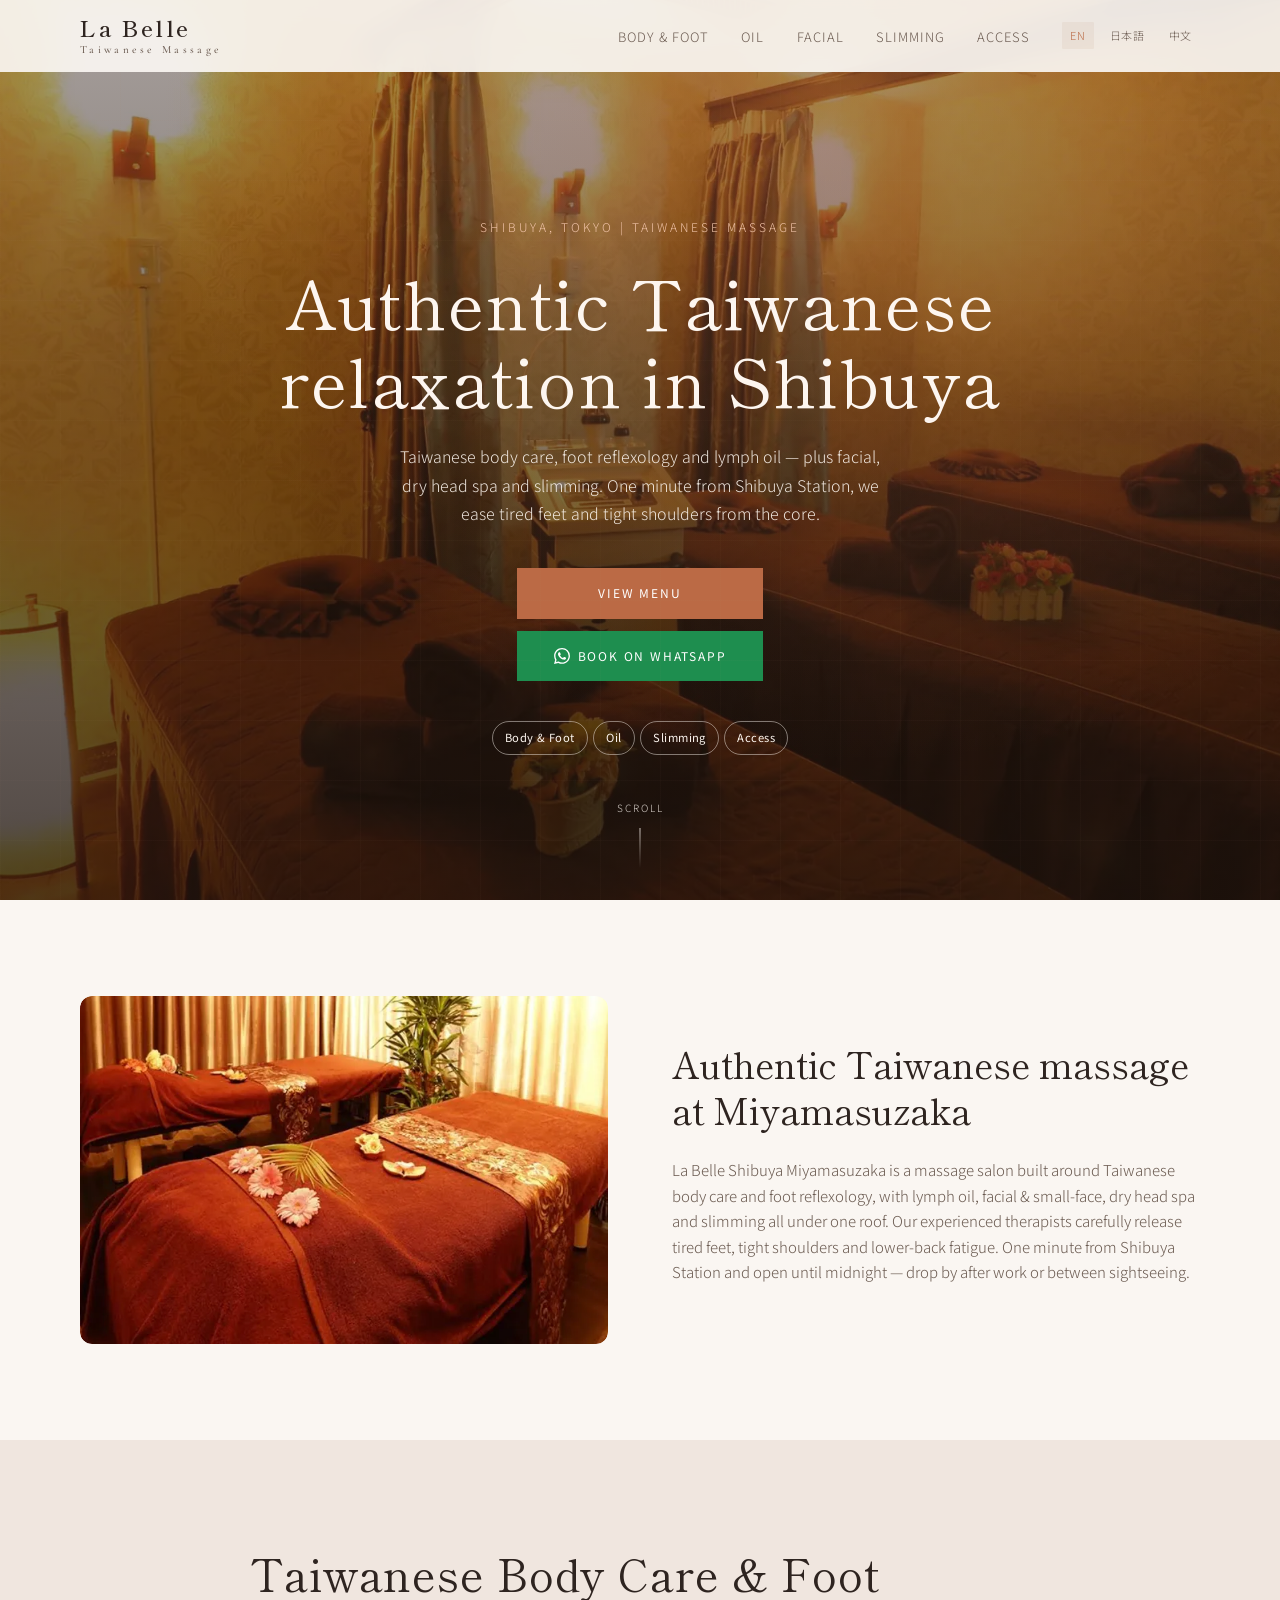
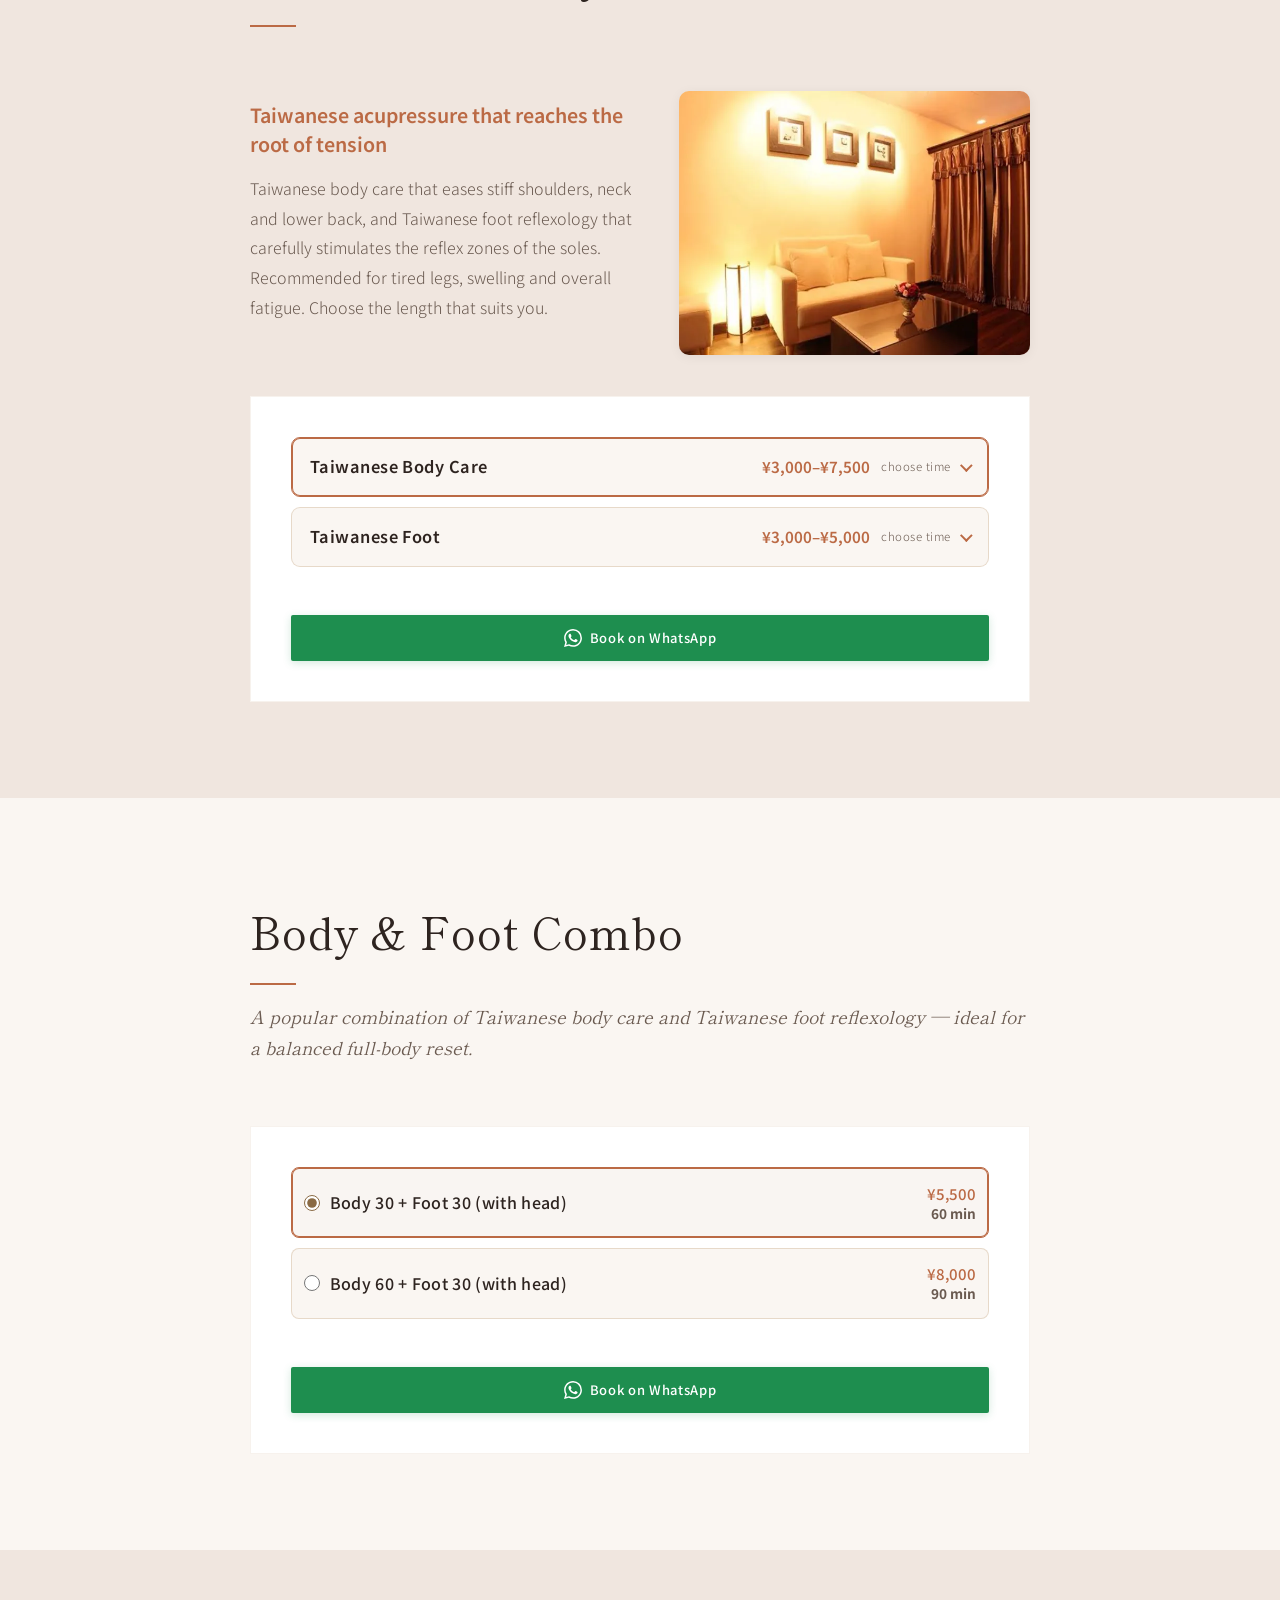
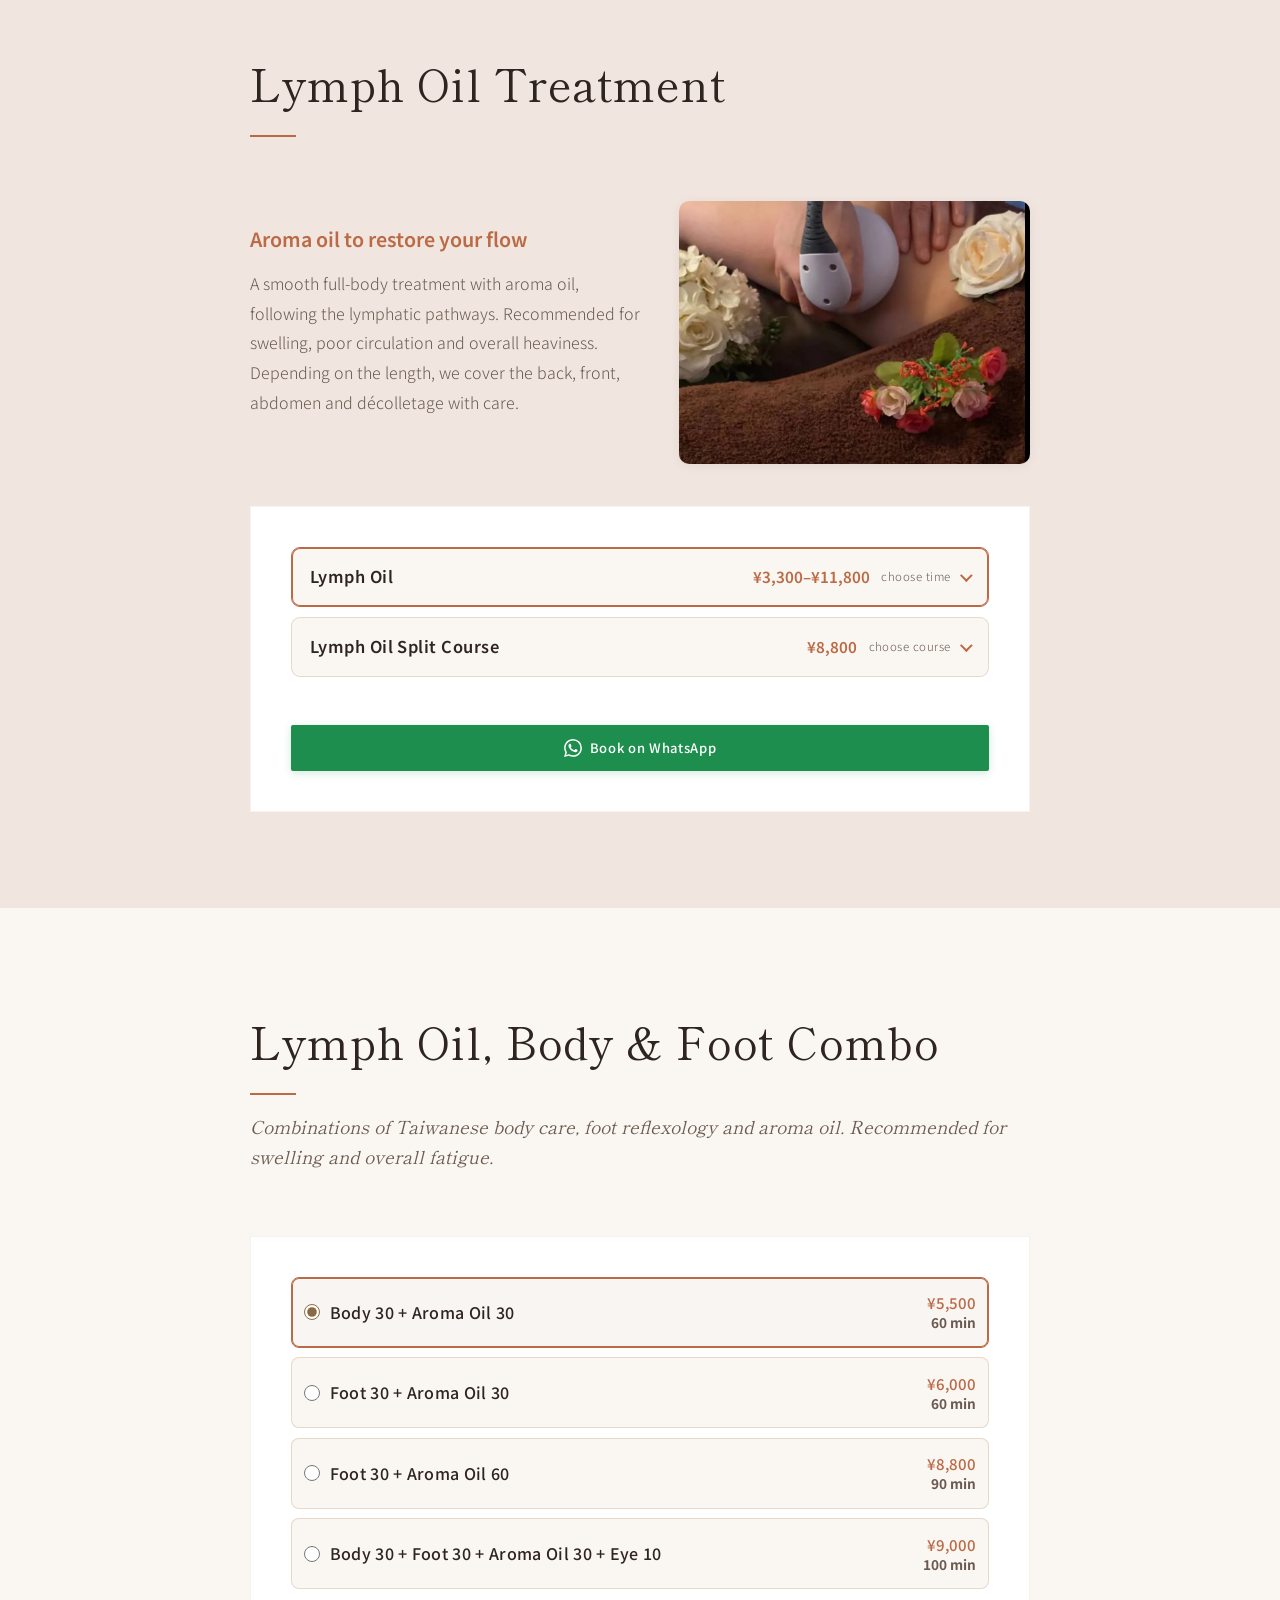
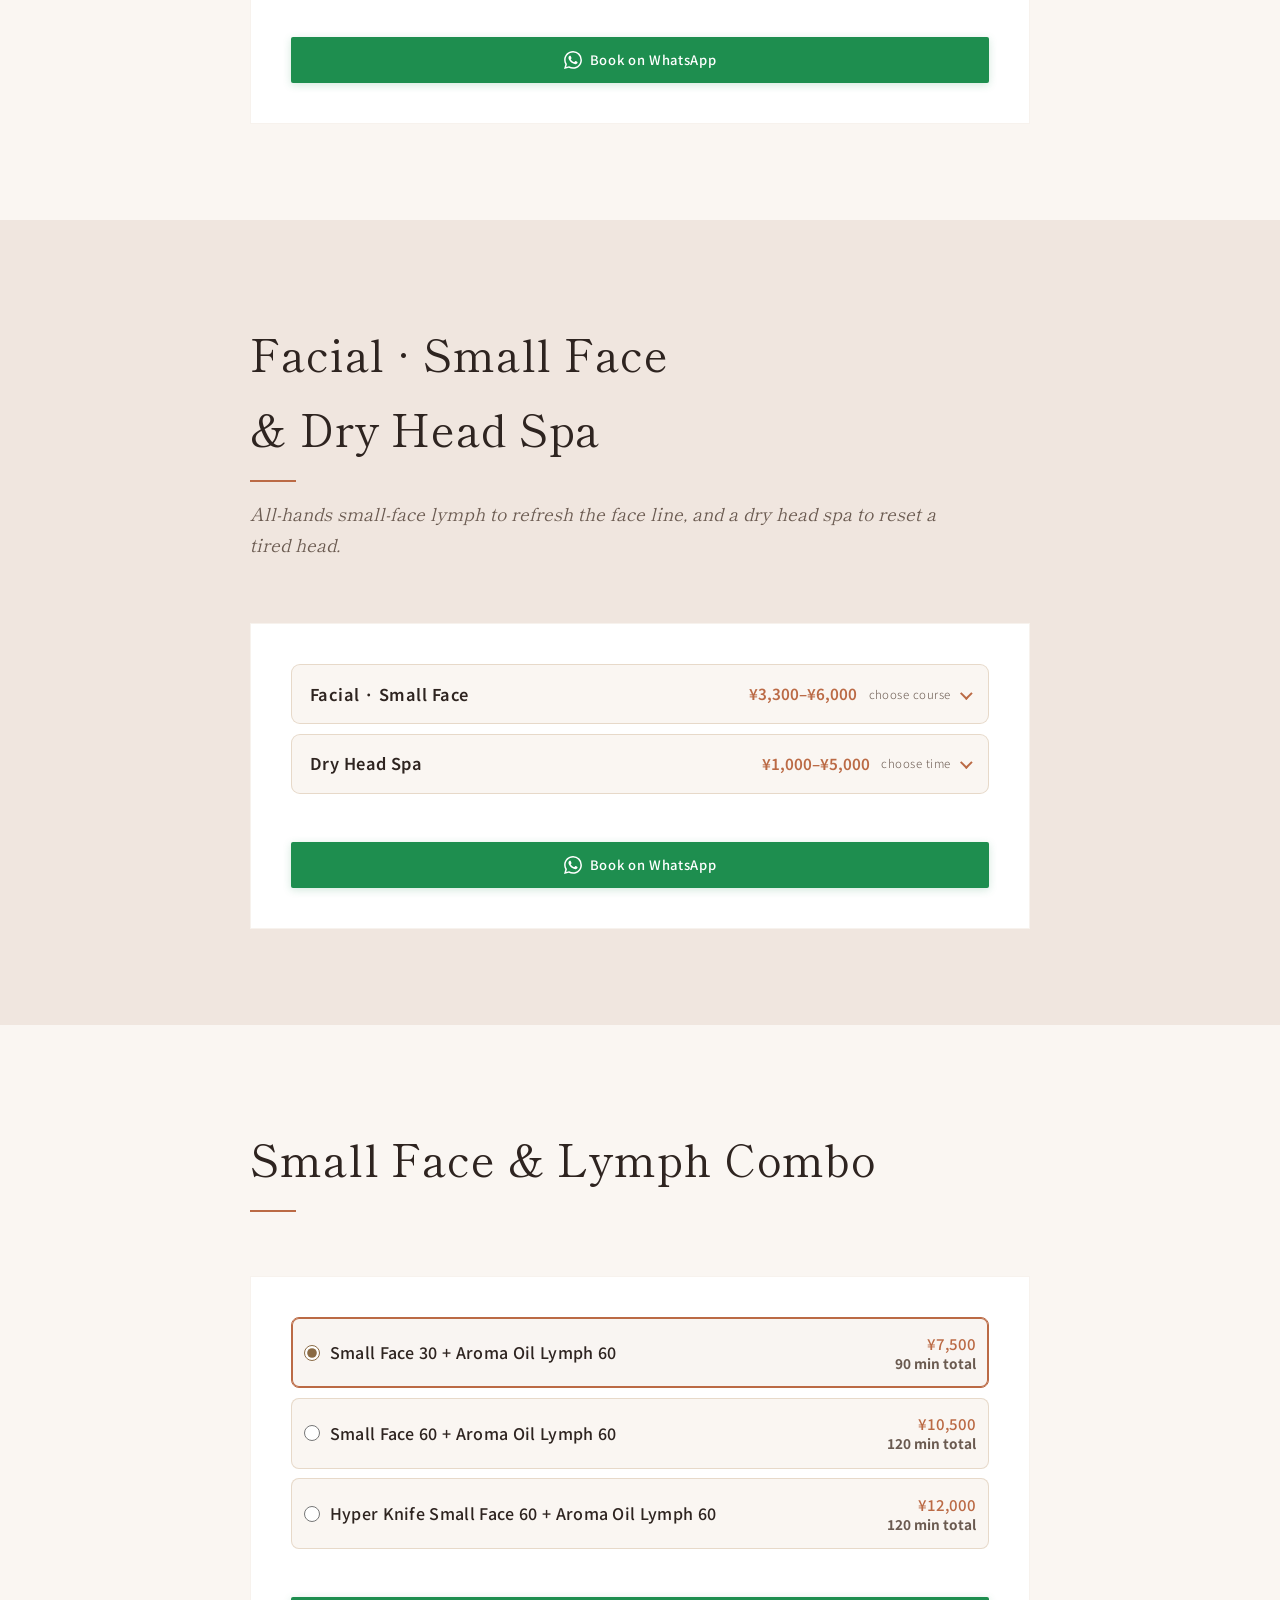
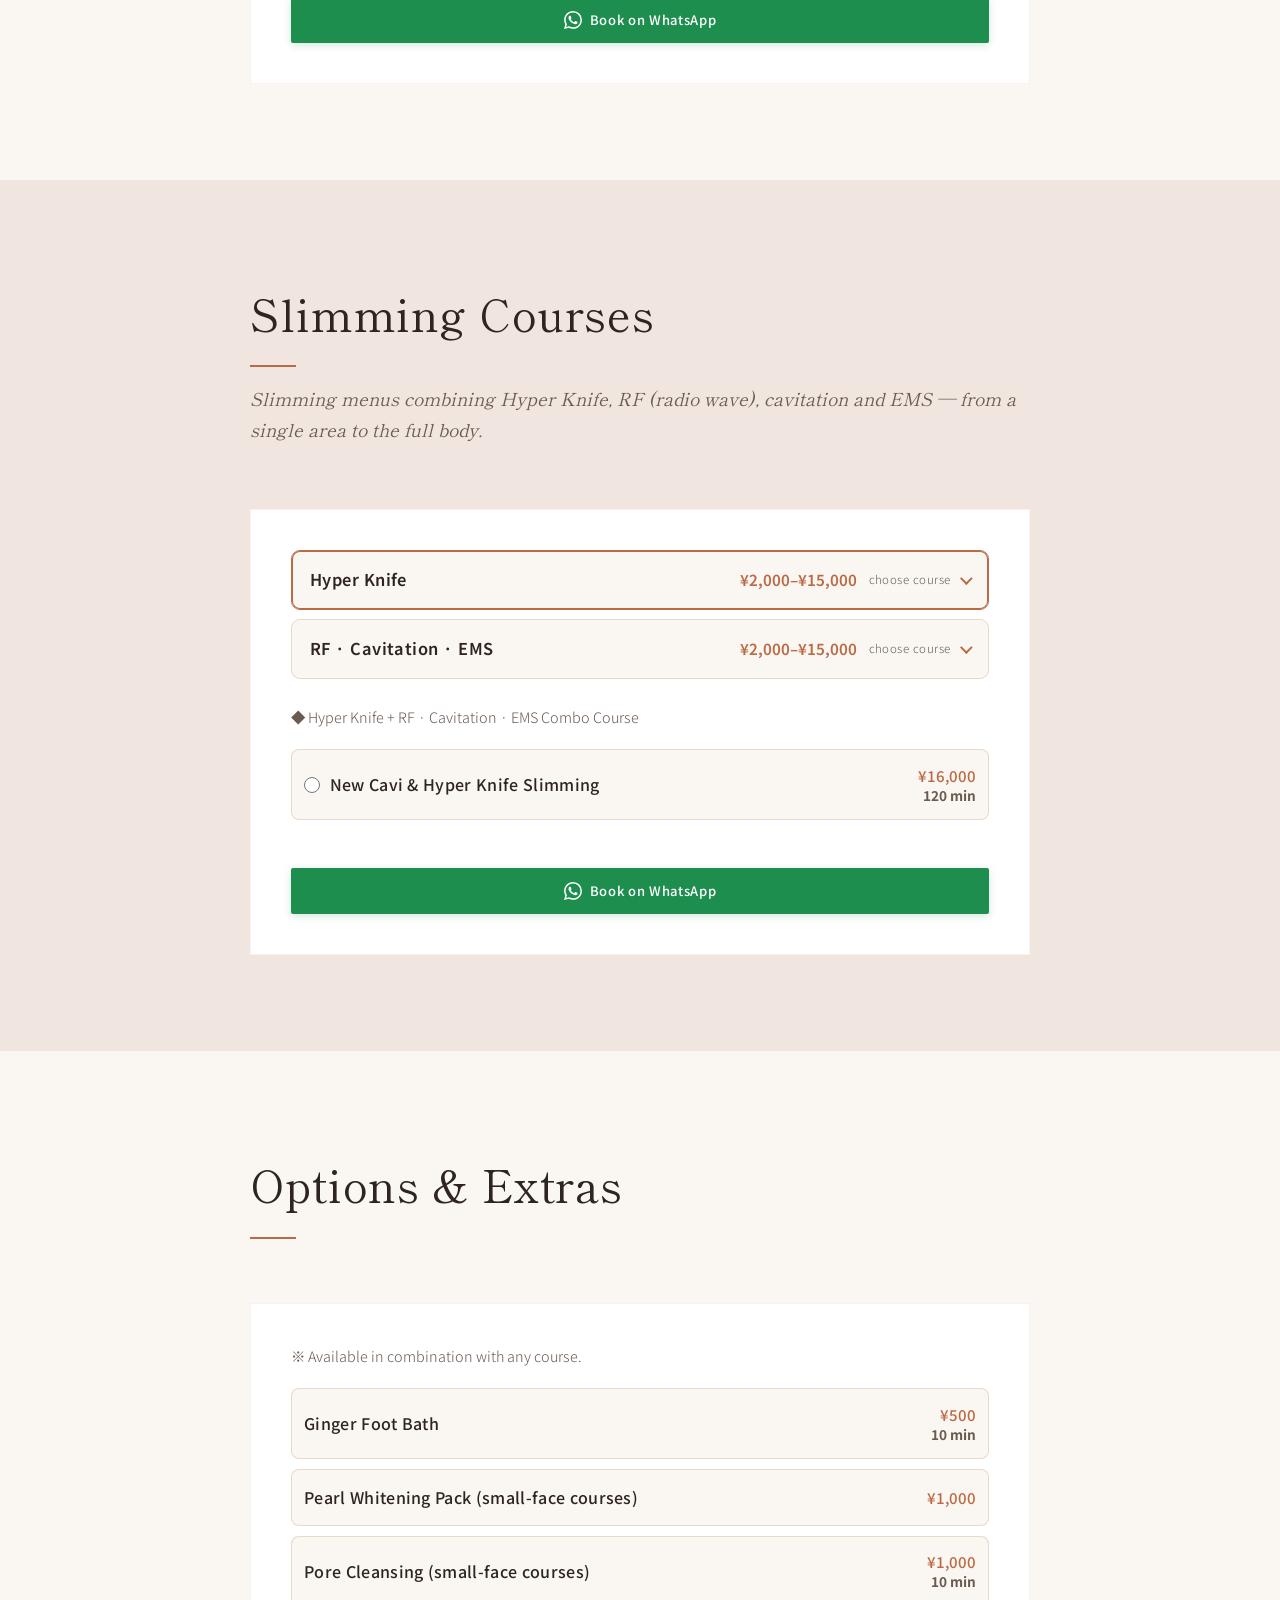
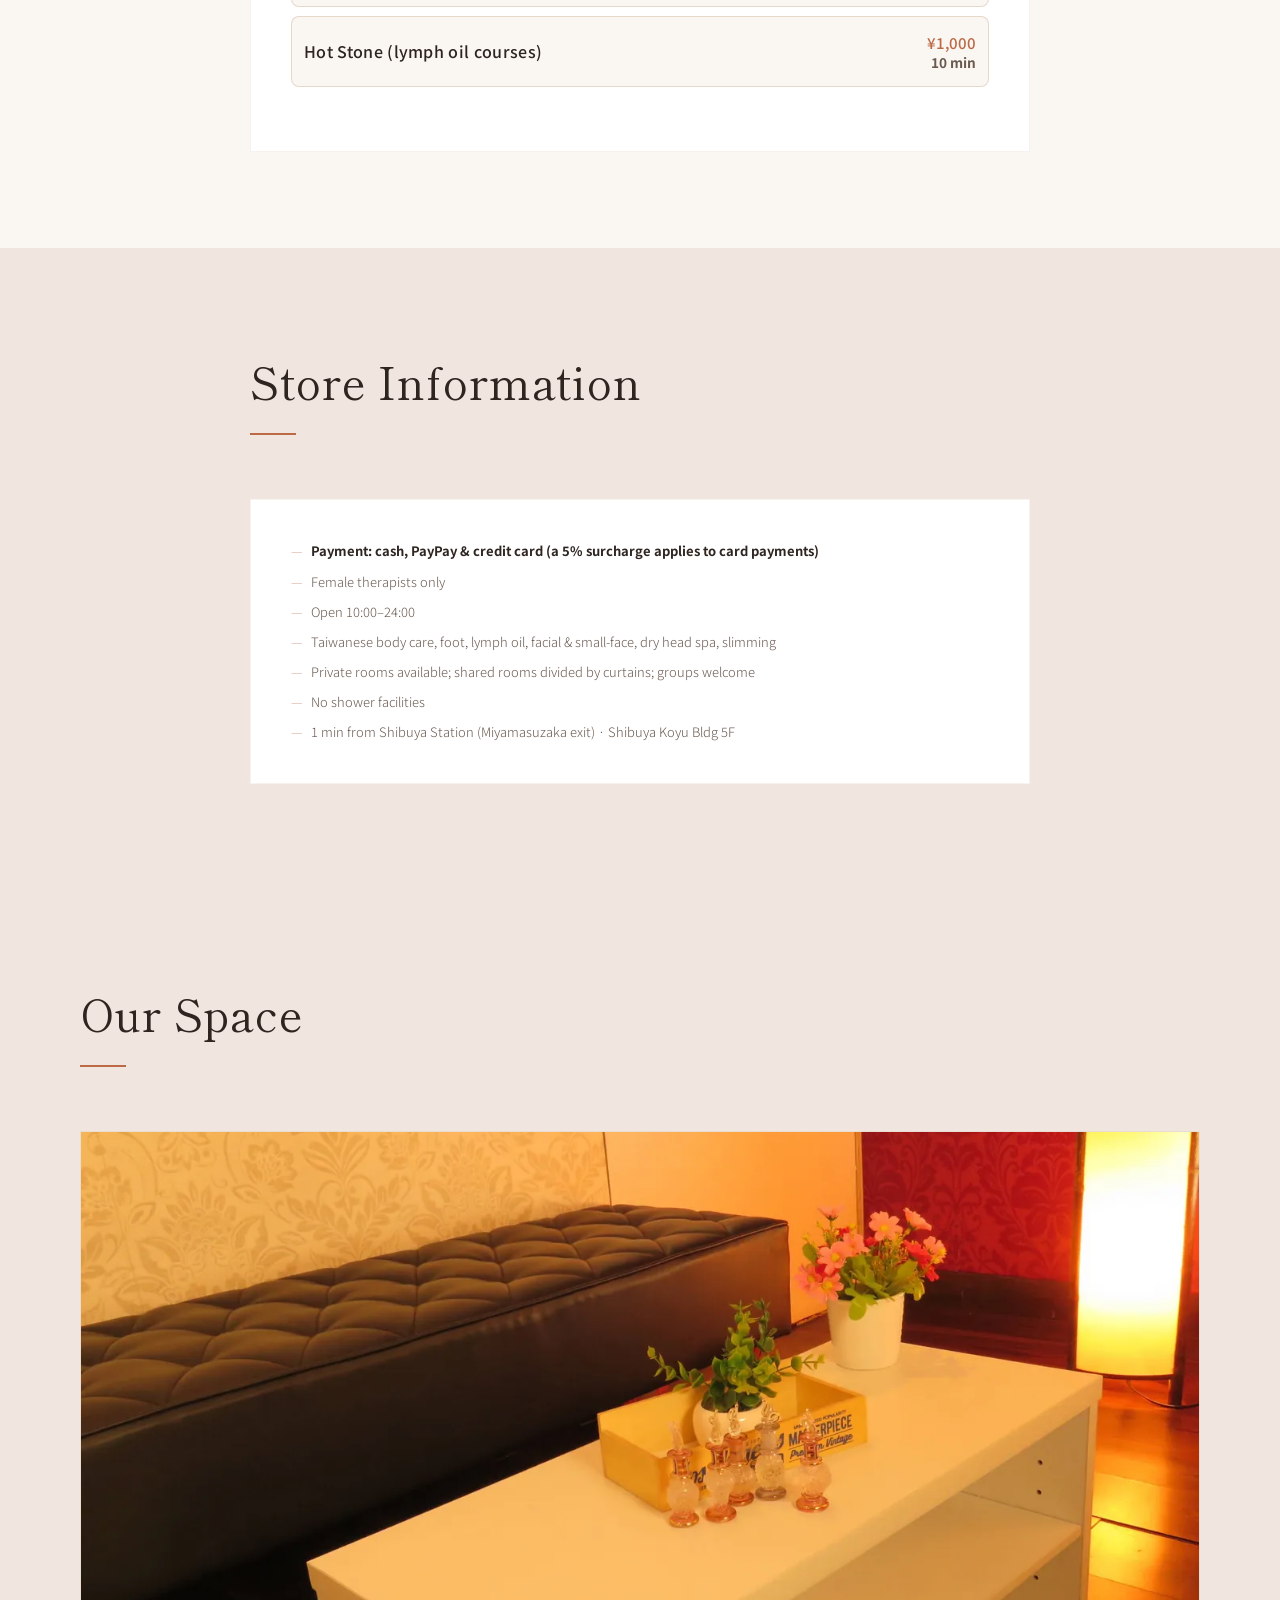
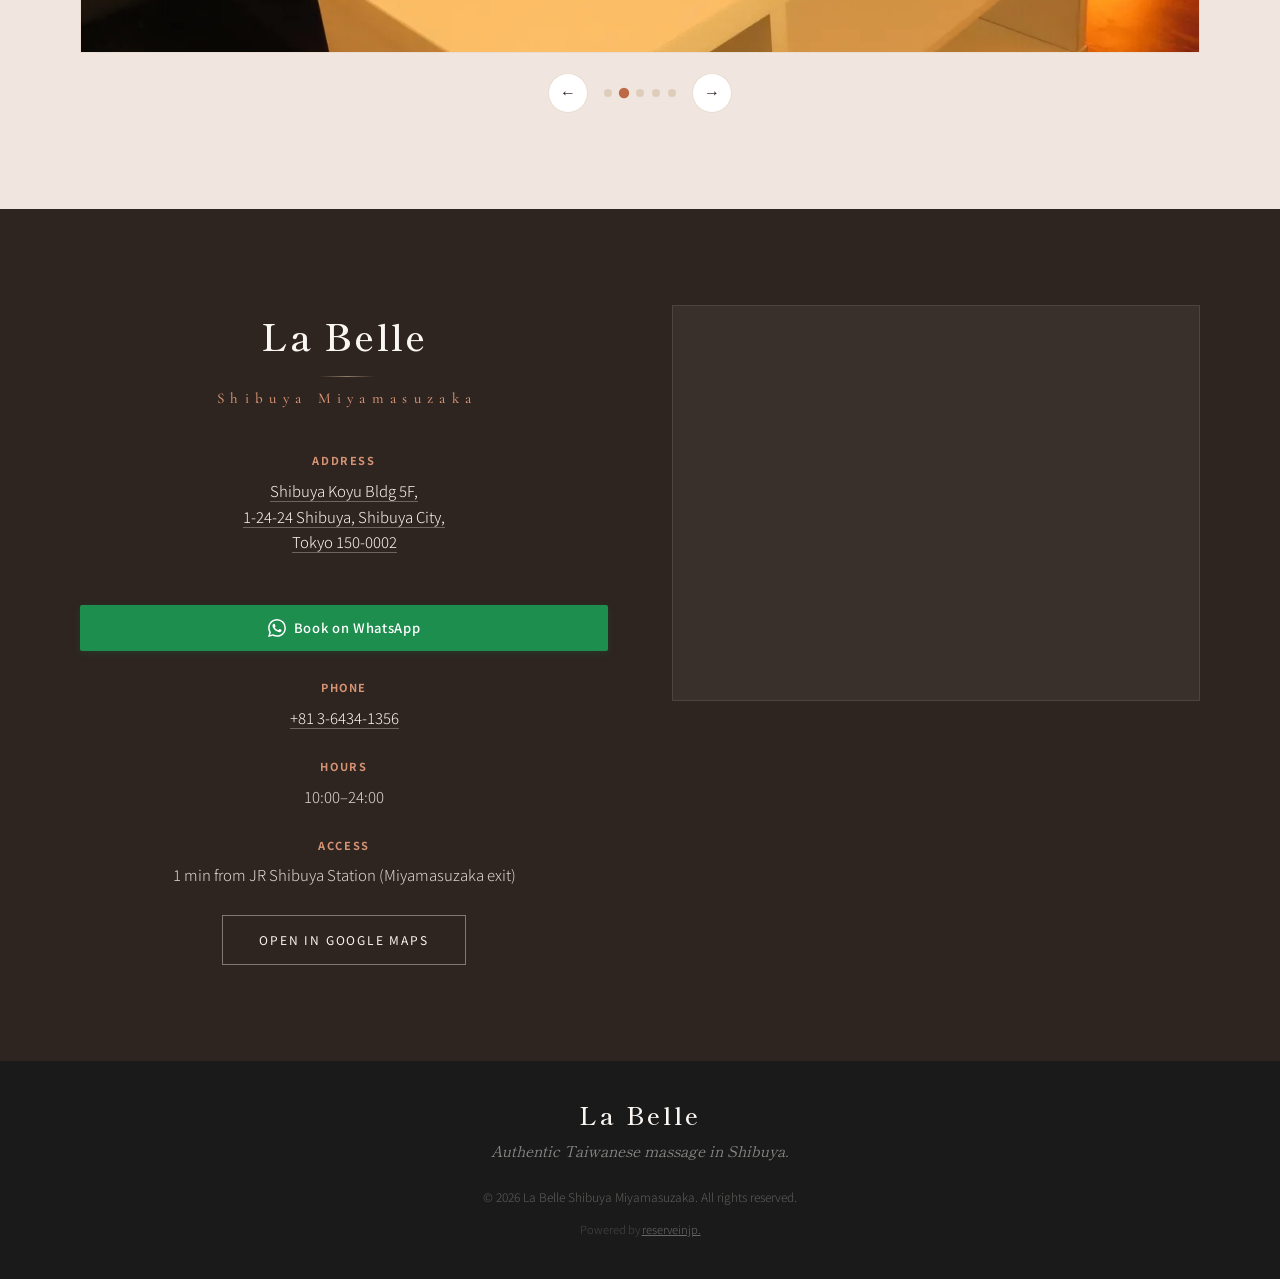
==== commit 99807a58: "Match La Belle menu exactly to owner's authoritative text transcription - Reorder sections to follow" ====
--- a/la-belle/en/index.html
+++ b/la-belle/en/index.html
@@ -20,10 +20,10 @@
       </button>
       <div class="nav-menu">
         <ul class="nav-links">
-          <li><a href="#set">Sets</a></li>
           <li><a href="#body">Body &amp; Foot</a></li>
           <li><a href="#oil">Oil</a></li>
           <li><a href="#beauty">Facial</a></li>
+          <li><a href="#slim">Slimming</a></li>
           <li><a href="#visit">Access</a></li>
         </ul>
         <div class="lang-switch">
@@ -46,16 +46,16 @@
         <h1>Authentic Taiwanese <br>relaxation in Shibuya</h1>
         <p class="hero-sub">Taiwanese body care, foot reflexology and lymph oil — plus facial, dry head spa and slimming. One minute from Shibuya Station, we ease tired feet and tight shoulders from the core.</p>
         <div class="hero-cta">
-          <a href="#set" class="btn btn-primary">View Menu</a>
+          <a href="#body" class="btn btn-primary">View Menu</a>
           <a href="../booking.html?lang=en" class="btn btn-whatsapp">
             <svg viewBox="0 0 24 24"><path d="M17.472 14.382c-.297-.149-1.758-.867-2.03-.967-.273-.099-.471-.148-.67.15-.197.297-.767.966-.94 1.164-.173.199-.347.223-.644.075-.297-.15-1.255-.463-2.39-1.475-.884-.788-1.48-1.761-1.653-2.059-.173-.297-.018-.458.13-.606.134-.133.298-.347.446-.52.149-.174.198-.298.298-.497.099-.198.05-.371-.025-.52-.075-.149-.669-1.612-.916-2.207-.242-.579-.487-.5-.669-.51-.173-.008-.371-.01-.57-.01-.198 0-.52.074-.792.372-.272.297-1.04 1.016-1.04 2.479 0 1.462 1.065 2.875 1.213 3.074.149.198 2.096 3.2 5.077 4.487.709.306 1.262.489 1.694.625.712.227 1.36.195 1.871.118.571-.085 1.758-.719 2.006-1.413.248-.694.248-1.289.173-1.413-.074-.124-.272-.198-.57-.347m-5.421 7.403h-.004a9.87 9.87 0 01-5.031-1.378l-.361-.214-3.741.982.998-3.648-.235-.374a9.86 9.86 0 01-1.51-5.26c.001-5.45 4.436-9.884 9.888-9.884 2.64 0 5.122 1.03 6.988 2.898a9.825 9.825 0 012.893 6.994c-.003 5.45-4.437 9.884-9.885 9.884m8.413-18.297A11.815 11.815 0 0012.05 0C5.495 0 .16 5.335.157 11.892c0 2.096.547 4.142 1.588 5.945L.057 24l6.305-1.654a11.882 11.882 0 005.683 1.448h.005c6.554 0 11.89-5.335 11.893-11.893a11.821 11.821 0 00-3.48-8.413Z"/></svg>
             Book on WhatsApp
           </a>
         </div>
         <div class="hero-quick-nav">
-          <a href="#set" class="hero-nav-pill">Sets</a>
           <a href="#body" class="hero-nav-pill">Body &amp; Foot</a>
           <a href="#oil" class="hero-nav-pill">Oil</a>
+          <a href="#slim" class="hero-nav-pill">Slimming</a>
           <a href="#visit" class="hero-nav-pill">Access</a>
         </div>
       </div>
@@ -79,66 +79,6 @@
       </div>
     </section>
 
-    <section class="services section" id="set">
-      <div class="container">
-        <header class="section-header">
-          <h2>Popular Set Courses</h2>
-          <p class="section-sub">Our most popular combinations of Taiwanese body care, foot reflexology and aroma oil — ideal for a balanced full-body reset.</p>
-        </header>
-        <article class="service-card service-card-wide">
-          <div class="option-rows">
-            <div class="opt-group" data-open="true">
-              <button type="button" class="opt-group-head" aria-expanded="true">
-                <span class="ogh-name">Body &amp; Foot Combo</span>
-                <span class="ogh-meta"><span class="ogh-range">¥5,500–¥8,000</span><span class="ogh-hint">choose course</span><i class="ogh-chev" aria-hidden="true"></i></span>
-              </button>
-              <div class="opt-group-body">
-                <label class="opt-row">
-                  <input type="radio" name="set-sel" value="Combo Body+Foot 60min" checked>
-                  <span class="opt-duration"><span class="opt-name">Body 30 + Foot 30 (with head)</span></span>
-                  <span class="opt-price">¥5,500<small>60 min</small></span>
-                </label>
-                <label class="opt-row">
-                  <input type="radio" name="set-sel" value="Combo Body+Foot 90min">
-                  <span class="opt-duration"><span class="opt-name">Body 60 + Foot 30 (with head)</span></span>
-                  <span class="opt-price">¥8,000<small>90 min</small></span>
-                </label>
-              </div>
-            </div>
-            <div class="opt-group">
-              <button type="button" class="opt-group-head" aria-expanded="false">
-                <span class="ogh-name">Lymph Oil, Body &amp; Foot Combo</span>
-                <span class="ogh-meta"><span class="ogh-range">¥5,500–¥9,000</span><span class="ogh-hint">choose course</span><i class="ogh-chev" aria-hidden="true"></i></span>
-              </button>
-              <div class="opt-group-body">
-                <label class="opt-row">
-                  <input type="radio" name="set-sel" value="Combo Body+Oil 60min">
-                  <span class="opt-duration"><span class="opt-name">Body 30 + Aroma Oil 30</span></span>
-                  <span class="opt-price">¥5,500<small>60 min</small></span>
-                </label>
-                <label class="opt-row">
-                  <input type="radio" name="set-sel" value="Combo Foot+Oil 60min">
-                  <span class="opt-duration"><span class="opt-name">Foot 30 + Aroma Oil 30</span></span>
-                  <span class="opt-price">¥6,000<small>60 min</small></span>
-                </label>
-                <label class="opt-row">
-                  <input type="radio" name="set-sel" value="Combo Foot+Oil 90min">
-                  <span class="opt-duration"><span class="opt-name">Foot 30 + Aroma Oil 60</span></span>
-                  <span class="opt-price">¥8,800<small>90 min</small></span>
-                </label>
-                <label class="opt-row">
-                  <input type="radio" name="set-sel" value="Combo Body+Foot+Oil+Eye 100min">
-                  <span class="opt-duration"><span class="opt-name">Body 30 + Foot 30 + Aroma Oil 30 + Eye 10</span></span>
-                  <span class="opt-price">¥9,000<small>100 min</small></span>
-                </label>
-              </div>
-            </div>
-          </div>
-          <a href="../booking.html?lang=en" class="btn-booking"><svg viewBox="0 0 24 24" width="18" height="18"><path d="M17.472 14.382c-.297-.149-1.758-.867-2.03-.967-.273-.099-.471-.148-.67.15-.197.297-.767.966-.94 1.164-.173.199-.347.223-.644.075-.297-.15-1.255-.463-2.39-1.475-.884-.788-1.48-1.761-1.653-2.059-.173-.297-.018-.458.13-.606.134-.133.298-.347.446-.52.149-.174.198-.298.298-.497.099-.198.05-.371-.025-.52-.075-.149-.669-1.612-.916-2.207-.242-.579-.487-.5-.669-.51-.173-.008-.371-.01-.57-.01-.198 0-.52.074-.792.372-.272.297-1.04 1.016-1.04 2.479 0 1.462 1.065 2.875 1.213 3.074.149.198 2.096 3.2 5.077 4.487.709.306 1.262.489 1.694.625.712.227 1.36.195 1.871.118.571-.085 1.758-.719 2.006-1.413.248-.694.248-1.289.173-1.413-.074-.124-.272-.198-.57-.347m-5.421 7.403h-.004a9.87 9.87 0 01-5.031-1.378l-.361-.214-3.741.982.998-3.648-.235-.374a9.86 9.86 0 01-1.51-5.26c.001-5.45 4.436-9.884 9.888-9.884 2.64 0 5.122 1.03 6.988 2.898a9.825 9.825 0 012.893 6.994c-.003 5.45-4.437 9.884-9.885 9.884m8.413-18.297A11.815 11.815 0 0012.05 0C5.495 0 .16 5.335.157 11.892c0 2.096.547 4.142 1.588 5.945L.057 24l6.305-1.654a11.882 11.882 0 005.683 1.448h.005c6.554 0 11.89-5.335 11.893-11.893a11.821 11.821 0 00-3.48-8.413Z" fill="currentColor"/></svg> Book on WhatsApp</a>
-        </article>
-      </div>
-    </section>
-
     <section class="services section section-alt" id="body">
       <div class="container">
         <header class="section-header">
@@ -205,7 +145,31 @@
       </div>
     </section>
 
-    <section class="services section" id="oil">
+    <section class="services section" id="combo1">
+      <div class="container">
+        <header class="section-header">
+          <h2>Body &amp; Foot Combo</h2>
+          <p class="section-sub">A popular combination of Taiwanese body care and Taiwanese foot reflexology — ideal for a balanced full-body reset.</p>
+        </header>
+        <article class="service-card service-card-wide">
+          <div class="option-rows">
+            <label class="opt-row">
+              <input type="radio" name="combo1-sel" value="Combo Body+Foot 60min" checked>
+              <span class="opt-duration"><span class="opt-name">Body 30 + Foot 30 (with head)</span></span>
+              <span class="opt-price">¥5,500<small>60 min</small></span>
+            </label>
+            <label class="opt-row">
+              <input type="radio" name="combo1-sel" value="Combo Body+Foot 90min">
+              <span class="opt-duration"><span class="opt-name">Body 60 + Foot 30 (with head)</span></span>
+              <span class="opt-price">¥8,000<small>90 min</small></span>
+            </label>
+          </div>
+          <a href="../booking.html?lang=en" class="btn-booking"><svg viewBox="0 0 24 24" width="18" height="18"><path d="M17.472 14.382c-.297-.149-1.758-.867-2.03-.967-.273-.099-.471-.148-.67.15-.197.297-.767.966-.94 1.164-.173.199-.347.223-.644.075-.297-.15-1.255-.463-2.39-1.475-.884-.788-1.48-1.761-1.653-2.059-.173-.297-.018-.458.13-.606.134-.133.298-.347.446-.52.149-.174.198-.298.298-.497.099-.198.05-.371-.025-.52-.075-.149-.669-1.612-.916-2.207-.242-.579-.487-.5-.669-.51-.173-.008-.371-.01-.57-.01-.198 0-.52.074-.792.372-.272.297-1.04 1.016-1.04 2.479 0 1.462 1.065 2.875 1.213 3.074.149.198 2.096 3.2 5.077 4.487.709.306 1.262.489 1.694.625.712.227 1.36.195 1.871.118.571-.085 1.758-.719 2.006-1.413.248-.694.248-1.289.173-1.413-.074-.124-.272-.198-.57-.347m-5.421 7.403h-.004a9.87 9.87 0 01-5.031-1.378l-.361-.214-3.741.982.998-3.648-.235-.374a9.86 9.86 0 01-1.51-5.26c.001-5.45 4.436-9.884 9.888-9.884 2.64 0 5.122 1.03 6.988 2.898a9.825 9.825 0 012.893 6.994c-.003 5.45-4.437 9.884-9.885 9.884m8.413-18.297A11.815 11.815 0 0012.05 0C5.495 0 .16 5.335.157 11.892c0 2.096.547 4.142 1.588 5.945L.057 24l6.305-1.654a11.882 11.882 0 005.683 1.448h.005c6.554 0 11.89-5.335 11.893-11.893a11.821 11.821 0 00-3.48-8.413Z" fill="currentColor"/></svg> Book on WhatsApp</a>
+        </article>
+      </div>
+    </section>
+
+    <section class="services section section-alt" id="oil">
       <div class="container">
         <header class="section-header">
           <h2>Lymph Oil Treatment</h2>
@@ -271,6 +235,40 @@
       </div>
     </section>
 
+    <section class="services section" id="combo2">
+      <div class="container">
+        <header class="section-header">
+          <h2>Lymph Oil, Body &amp; Foot Combo</h2>
+          <p class="section-sub">Combinations of Taiwanese body care, foot reflexology and aroma oil. Recommended for swelling and overall fatigue.</p>
+        </header>
+        <article class="service-card service-card-wide">
+          <div class="option-rows">
+            <label class="opt-row">
+              <input type="radio" name="combo2-sel" value="Combo Body+Oil 60min" checked>
+              <span class="opt-duration"><span class="opt-name">Body 30 + Aroma Oil 30</span></span>
+              <span class="opt-price">¥5,500<small>60 min</small></span>
+            </label>
+            <label class="opt-row">
+              <input type="radio" name="combo2-sel" value="Combo Foot+Oil 60min">
+              <span class="opt-duration"><span class="opt-name">Foot 30 + Aroma Oil 30</span></span>
+              <span class="opt-price">¥6,000<small>60 min</small></span>
+            </label>
+            <label class="opt-row">
+              <input type="radio" name="combo2-sel" value="Combo Foot+Oil 90min">
+              <span class="opt-duration"><span class="opt-name">Foot 30 + Aroma Oil 60</span></span>
+              <span class="opt-price">¥8,800<small>90 min</small></span>
+            </label>
+            <label class="opt-row">
+              <input type="radio" name="combo2-sel" value="Combo Body+Foot+Oil+Eye 100min">
+              <span class="opt-duration"><span class="opt-name">Body 30 + Foot 30 + Aroma Oil 30 + Eye 10</span></span>
+              <span class="opt-price">¥9,000<small>100 min</small></span>
+            </label>
+          </div>
+          <a href="../booking.html?lang=en" class="btn-booking"><svg viewBox="0 0 24 24" width="18" height="18"><path d="M17.472 14.382c-.297-.149-1.758-.867-2.03-.967-.273-.099-.471-.148-.67.15-.197.297-.767.966-.94 1.164-.173.199-.347.223-.644.075-.297-.15-1.255-.463-2.39-1.475-.884-.788-1.48-1.761-1.653-2.059-.173-.297-.018-.458.13-.606.134-.133.298-.347.446-.52.149-.174.198-.298.298-.497.099-.198.05-.371-.025-.52-.075-.149-.669-1.612-.916-2.207-.242-.579-.487-.5-.669-.51-.173-.008-.371-.01-.57-.01-.198 0-.52.074-.792.372-.272.297-1.04 1.016-1.04 2.479 0 1.462 1.065 2.875 1.213 3.074.149.198 2.096 3.2 5.077 4.487.709.306 1.262.489 1.694.625.712.227 1.36.195 1.871.118.571-.085 1.758-.719 2.006-1.413.248-.694.248-1.289.173-1.413-.074-.124-.272-.198-.57-.347m-5.421 7.403h-.004a9.87 9.87 0 01-5.031-1.378l-.361-.214-3.741.982.998-3.648-.235-.374a9.86 9.86 0 01-1.51-5.26c.001-5.45 4.436-9.884 9.888-9.884 2.64 0 5.122 1.03 6.988 2.898a9.825 9.825 0 012.893 6.994c-.003 5.45-4.437 9.884-9.885 9.884m8.413-18.297A11.815 11.815 0 0012.05 0C5.495 0 .16 5.335.157 11.892c0 2.096.547 4.142 1.588 5.945L.057 24l6.305-1.654a11.882 11.882 0 005.683 1.448h.005c6.554 0 11.89-5.335 11.893-11.893a11.821 11.821 0 00-3.48-8.413Z" fill="currentColor"/></svg> Book on WhatsApp</a>
+        </article>
+      </div>
+    </section>
+
     <section class="services section section-alt" id="beauty">
       <div class="container">
         <header class="section-header">
@@ -331,7 +329,35 @@
       </div>
     </section>
 
-    <section class="services section" id="slim">
+    <section class="services section" id="facelymph">
+      <div class="container">
+        <header class="section-header">
+          <h2>Small Face &amp; Lymph Combo</h2>
+        </header>
+        <article class="service-card service-card-wide">
+          <div class="option-rows">
+            <label class="opt-row">
+              <input type="radio" name="facelymph-sel" value="Face30 Oil60" checked>
+              <span class="opt-duration"><span class="opt-name">Small Face 30 + Aroma Oil Lymph 60</span></span>
+              <span class="opt-price">¥7,500<small>90 min total</small></span>
+            </label>
+            <label class="opt-row">
+              <input type="radio" name="facelymph-sel" value="Face60 Oil60">
+              <span class="opt-duration"><span class="opt-name">Small Face 60 + Aroma Oil Lymph 60</span></span>
+              <span class="opt-price">¥10,500<small>120 min total</small></span>
+            </label>
+            <label class="opt-row">
+              <input type="radio" name="facelymph-sel" value="HyperKnife Face60 Oil60">
+              <span class="opt-duration"><span class="opt-name">Hyper Knife Small Face 60 + Aroma Oil Lymph 60</span></span>
+              <span class="opt-price">¥12,000<small>120 min total</small></span>
+            </label>
+          </div>
+          <a href="../booking.html?lang=en" class="btn-booking"><svg viewBox="0 0 24 24" width="18" height="18"><path d="M17.472 14.382c-.297-.149-1.758-.867-2.03-.967-.273-.099-.471-.148-.67.15-.197.297-.767.966-.94 1.164-.173.199-.347.223-.644.075-.297-.15-1.255-.463-2.39-1.475-.884-.788-1.48-1.761-1.653-2.059-.173-.297-.018-.458.13-.606.134-.133.298-.347.446-.52.149-.174.198-.298.298-.497.099-.198.05-.371-.025-.52-.075-.149-.669-1.612-.916-2.207-.242-.579-.487-.5-.669-.51-.173-.008-.371-.01-.57-.01-.198 0-.52.074-.792.372-.272.297-1.04 1.016-1.04 2.479 0 1.462 1.065 2.875 1.213 3.074.149.198 2.096 3.2 5.077 4.487.709.306 1.262.489 1.694.625.712.227 1.36.195 1.871.118.571-.085 1.758-.719 2.006-1.413.248-.694.248-1.289.173-1.413-.074-.124-.272-.198-.57-.347m-5.421 7.403h-.004a9.87 9.87 0 01-5.031-1.378l-.361-.214-3.741.982.998-3.648-.235-.374a9.86 9.86 0 01-1.51-5.26c.001-5.45 4.436-9.884 9.888-9.884 2.64 0 5.122 1.03 6.988 2.898a9.825 9.825 0 012.893 6.994c-.003 5.45-4.437 9.884-9.885 9.884m8.413-18.297A11.815 11.815 0 0012.05 0C5.495 0 .16 5.335.157 11.892c0 2.096.547 4.142 1.588 5.945L.057 24l6.305-1.654a11.882 11.882 0 005.683 1.448h.005c6.554 0 11.89-5.335 11.893-11.893a11.821 11.821 0 00-3.48-8.413Z" fill="currentColor"/></svg> Book on WhatsApp</a>
+        </article>
+      </div>
+    </section>
+
+    <section class="services section section-alt" id="slim">
       <div class="container">
         <header class="section-header">
           <h2>Slimming Courses</h2>
@@ -429,7 +455,7 @@
       </div>
     </section>
 
-    <section class="services section section-alt" id="option">
+    <section class="services section" id="option">
       <div class="container">
         <header class="section-header">
           <h2>Options &amp; Extras</h2>
@@ -437,18 +463,16 @@
         <article class="service-card service-card-wide">
           <p class="option-note">※ Available in combination with any course.</p>
           <div class="option-rows">
-            <div class="opt-row opt-static"><span class="opt-duration"><span class="opt-name">Extension</span></span><span class="opt-price">¥1,100<small>10 min</small></span></div>
             <div class="opt-row opt-static"><span class="opt-duration"><span class="opt-name">Ginger Foot Bath</span></span><span class="opt-price">¥500<small>10 min</small></span></div>
             <div class="opt-row opt-static"><span class="opt-duration"><span class="opt-name">Pearl Whitening Pack (small-face courses)</span></span><span class="opt-price">¥1,000</span></div>
             <div class="opt-row opt-static"><span class="opt-duration"><span class="opt-name">Pore Cleansing (small-face courses)</span></span><span class="opt-price">¥1,000<small>10 min</small></span></div>
             <div class="opt-row opt-static"><span class="opt-duration"><span class="opt-name">Hot Stone (lymph oil courses)</span></span><span class="opt-price">¥1,000<small>10 min</small></span></div>
-            <div class="opt-row opt-static"><span class="opt-duration"><span class="opt-name">Nomination</span></span><span class="opt-price">¥500</span></div>
-          </div>
-        </article>
-      </div>
-    </section>
-
-    <section class="services section" id="info">
+          </div>
+        </article>
+      </div>
+    </section>
+
+    <section class="services section section-alt" id="info">
       <div class="container">
         <header class="section-header">
           <h2>Store Information</h2>
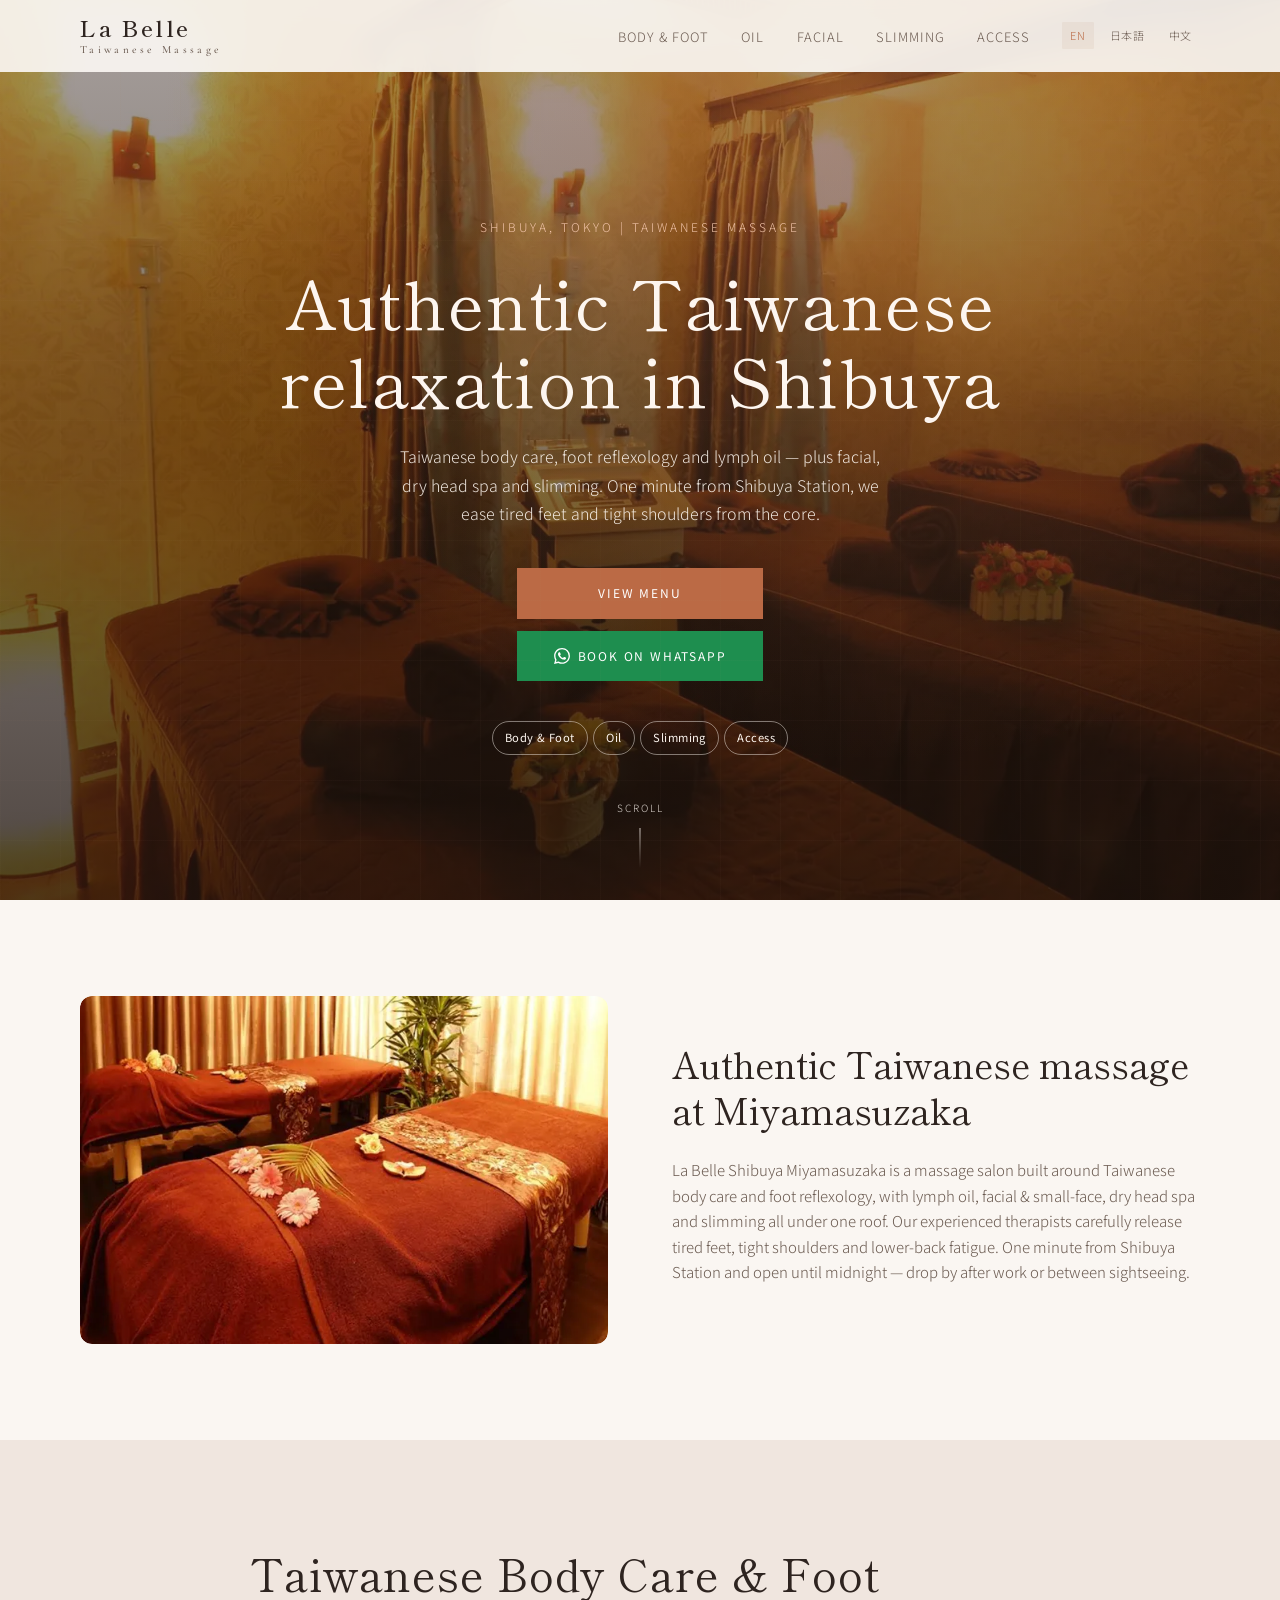
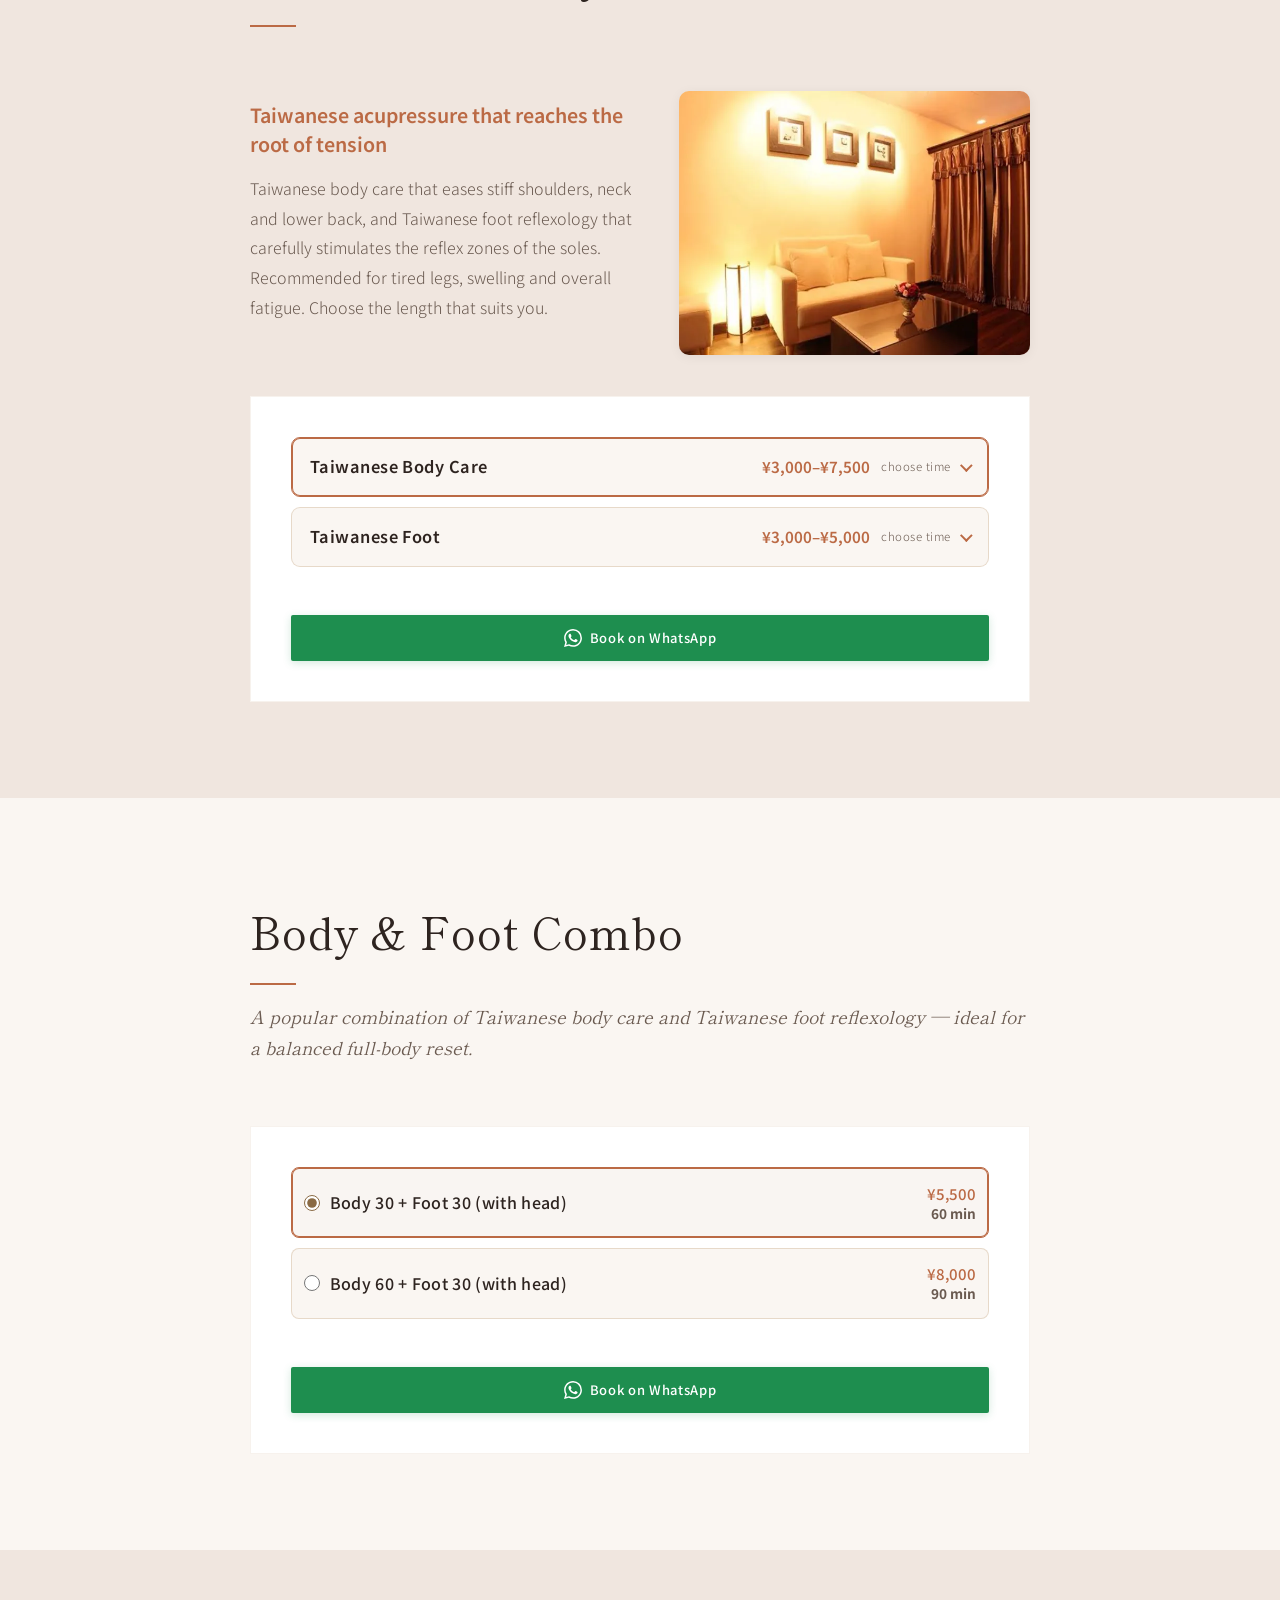
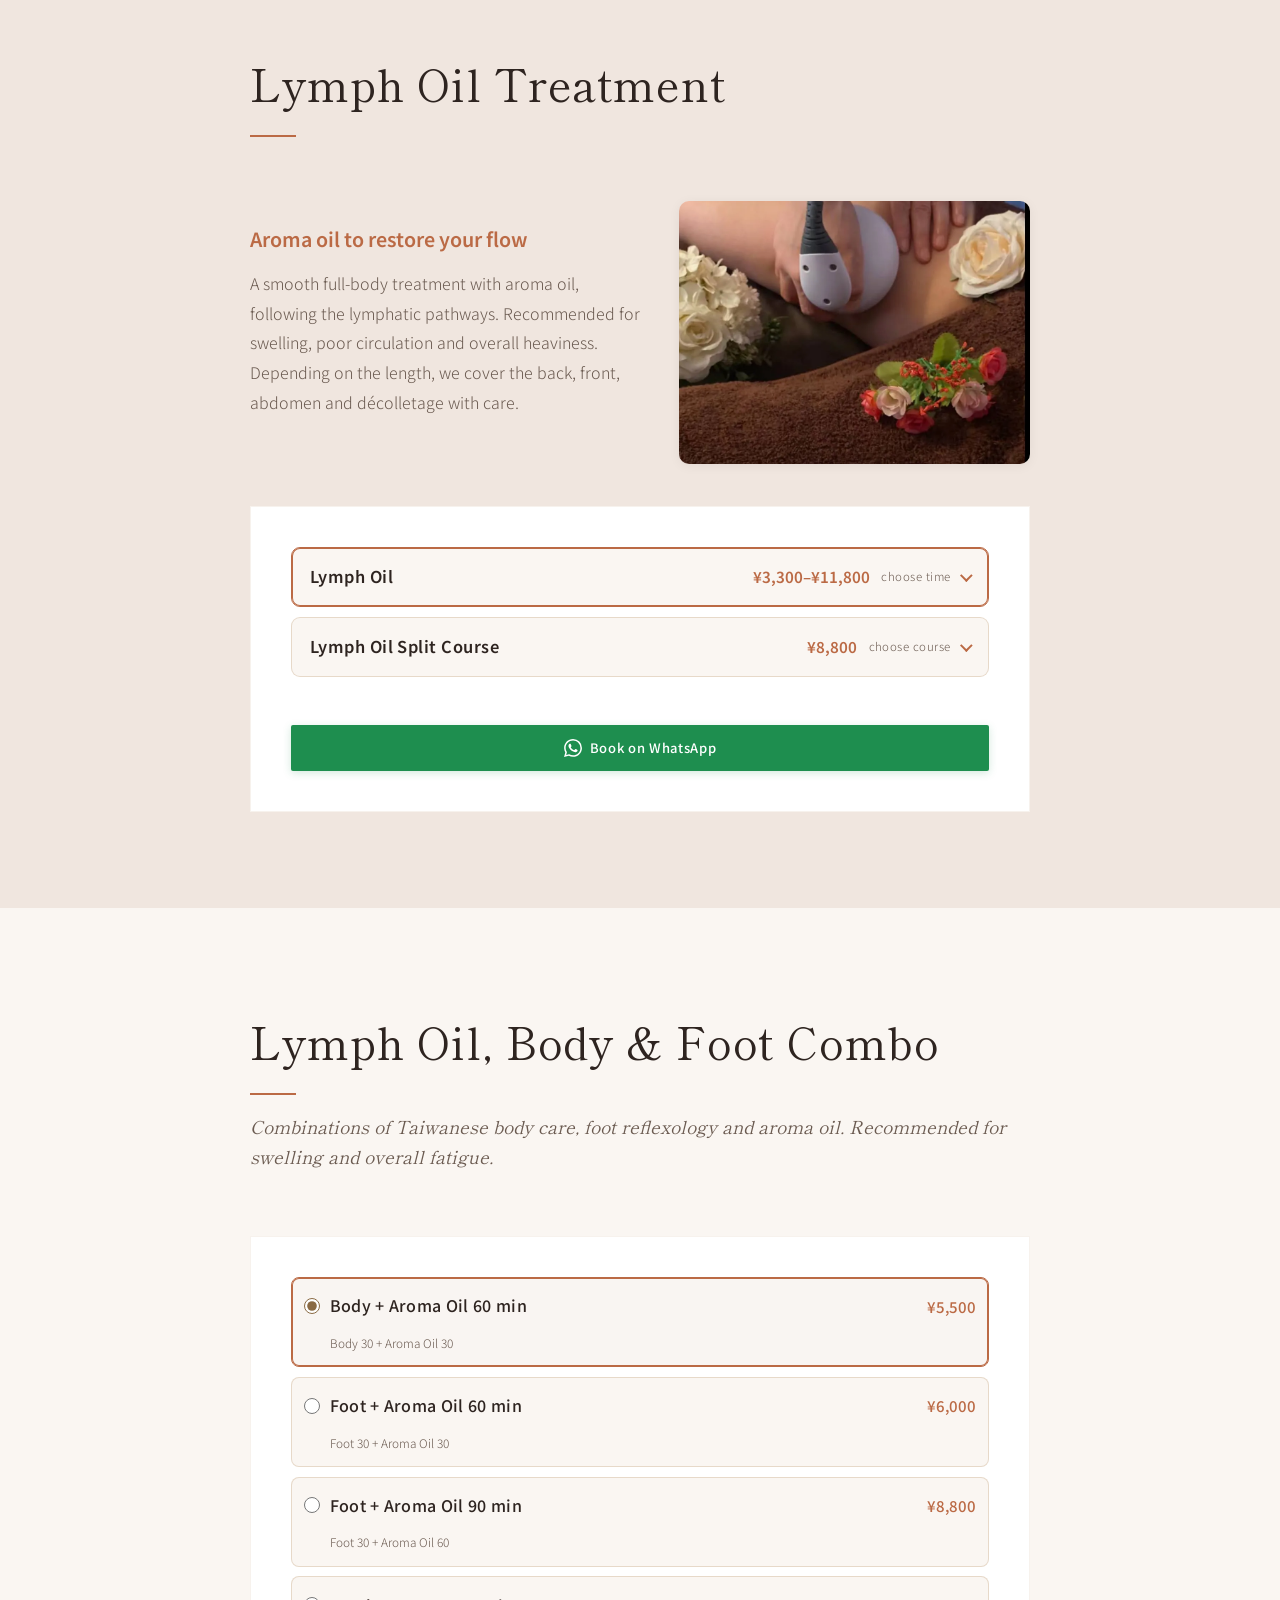
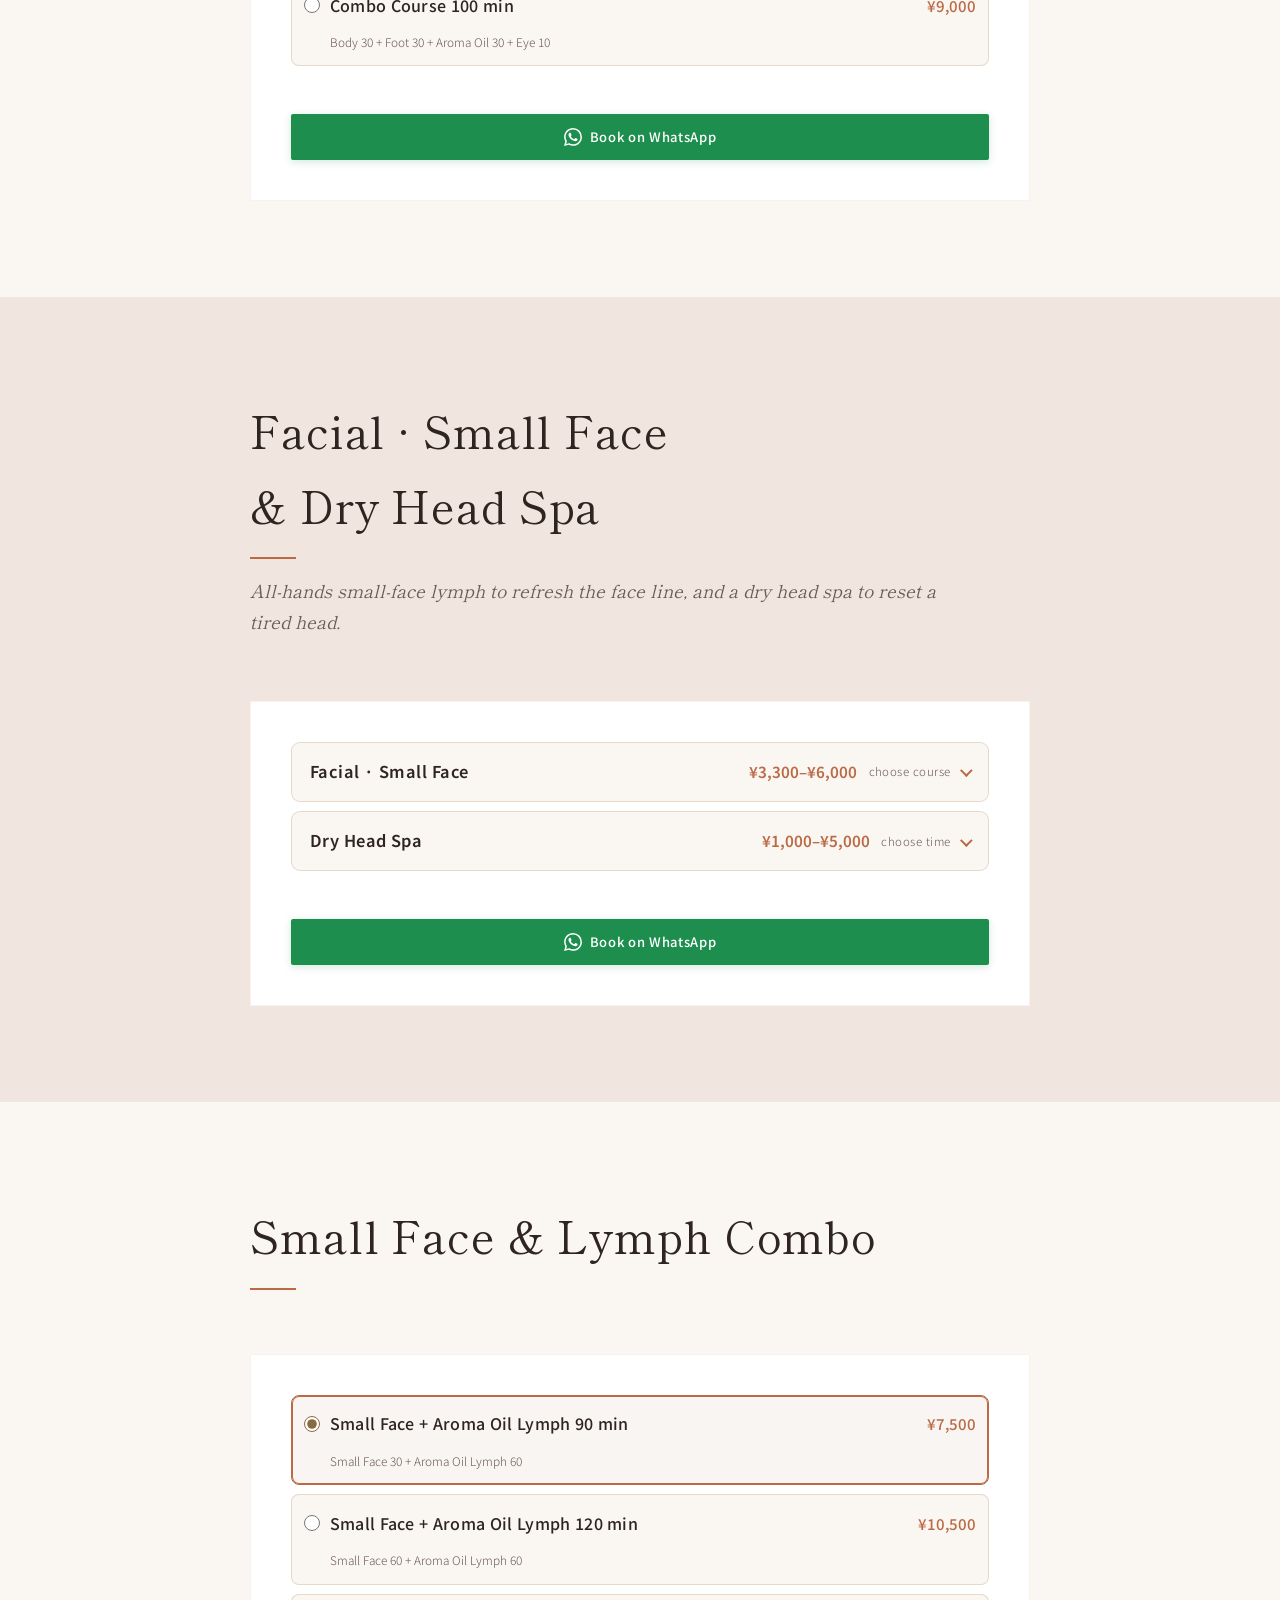
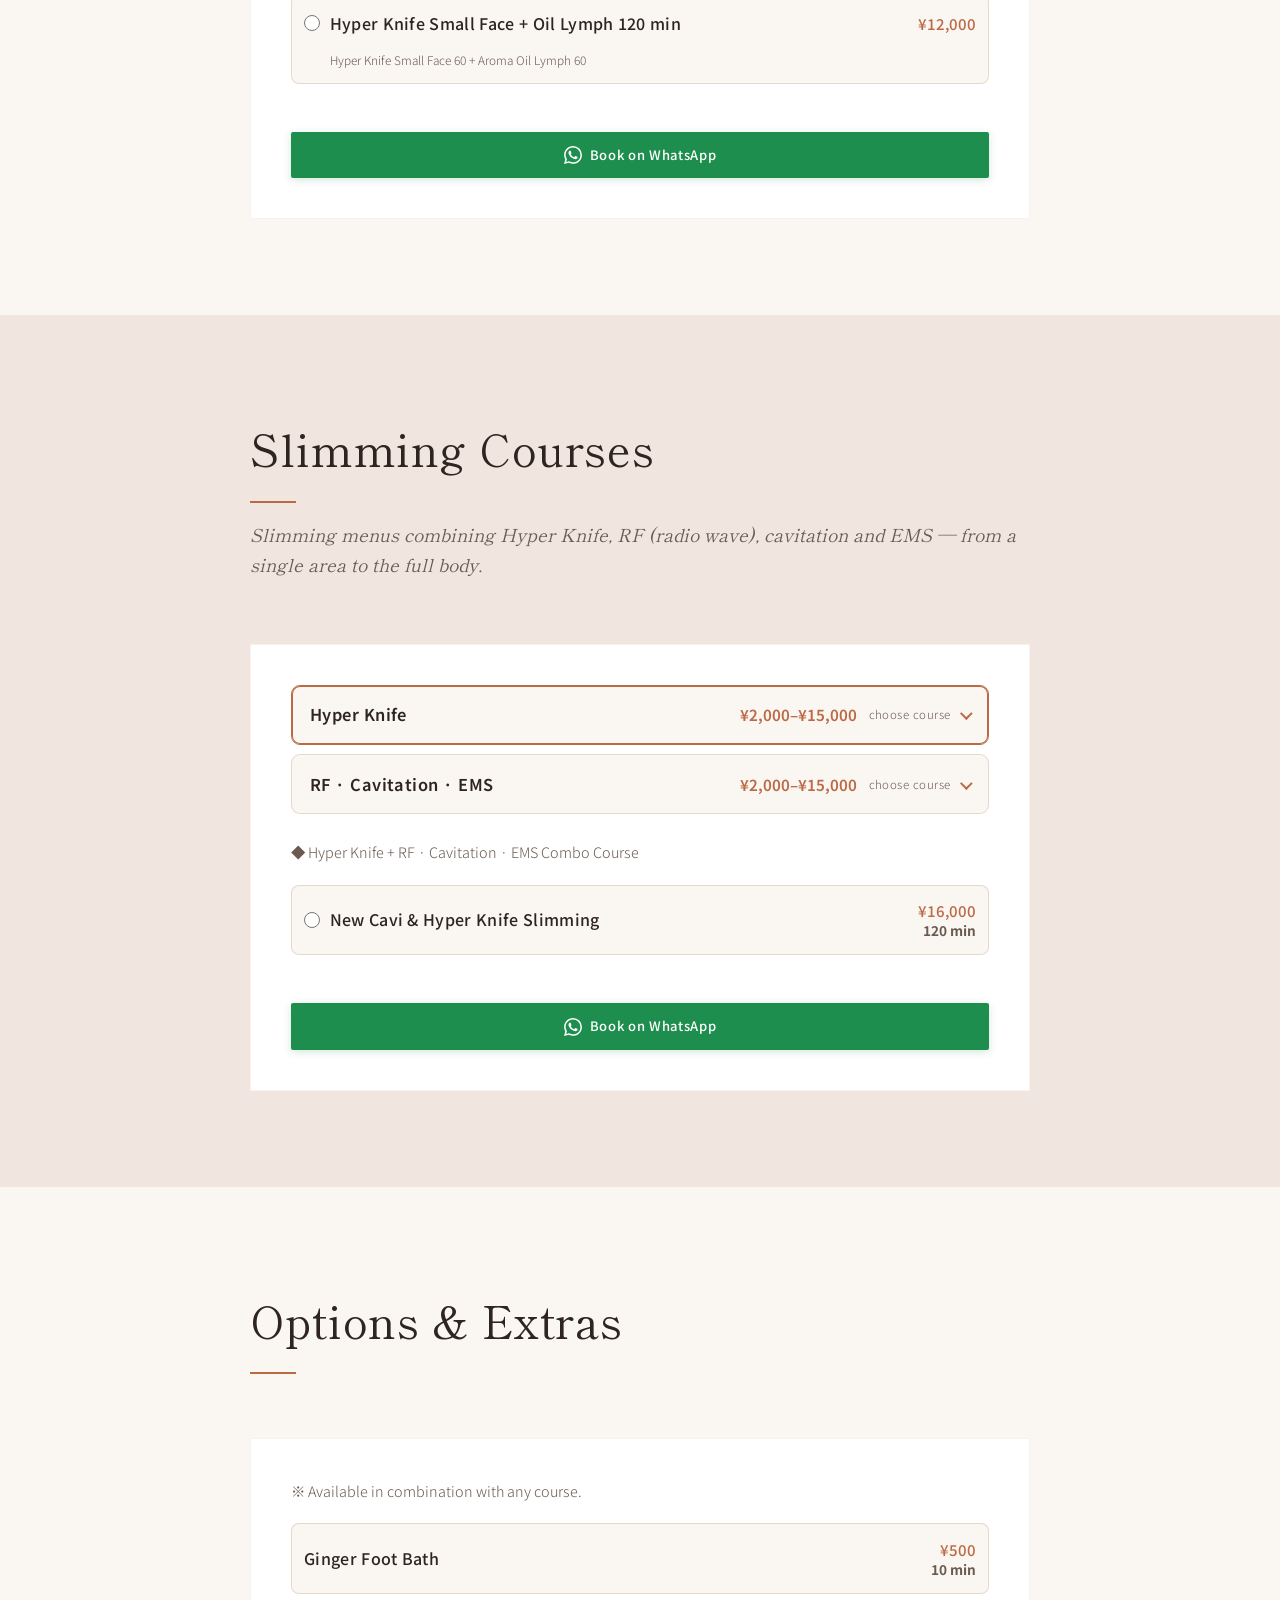
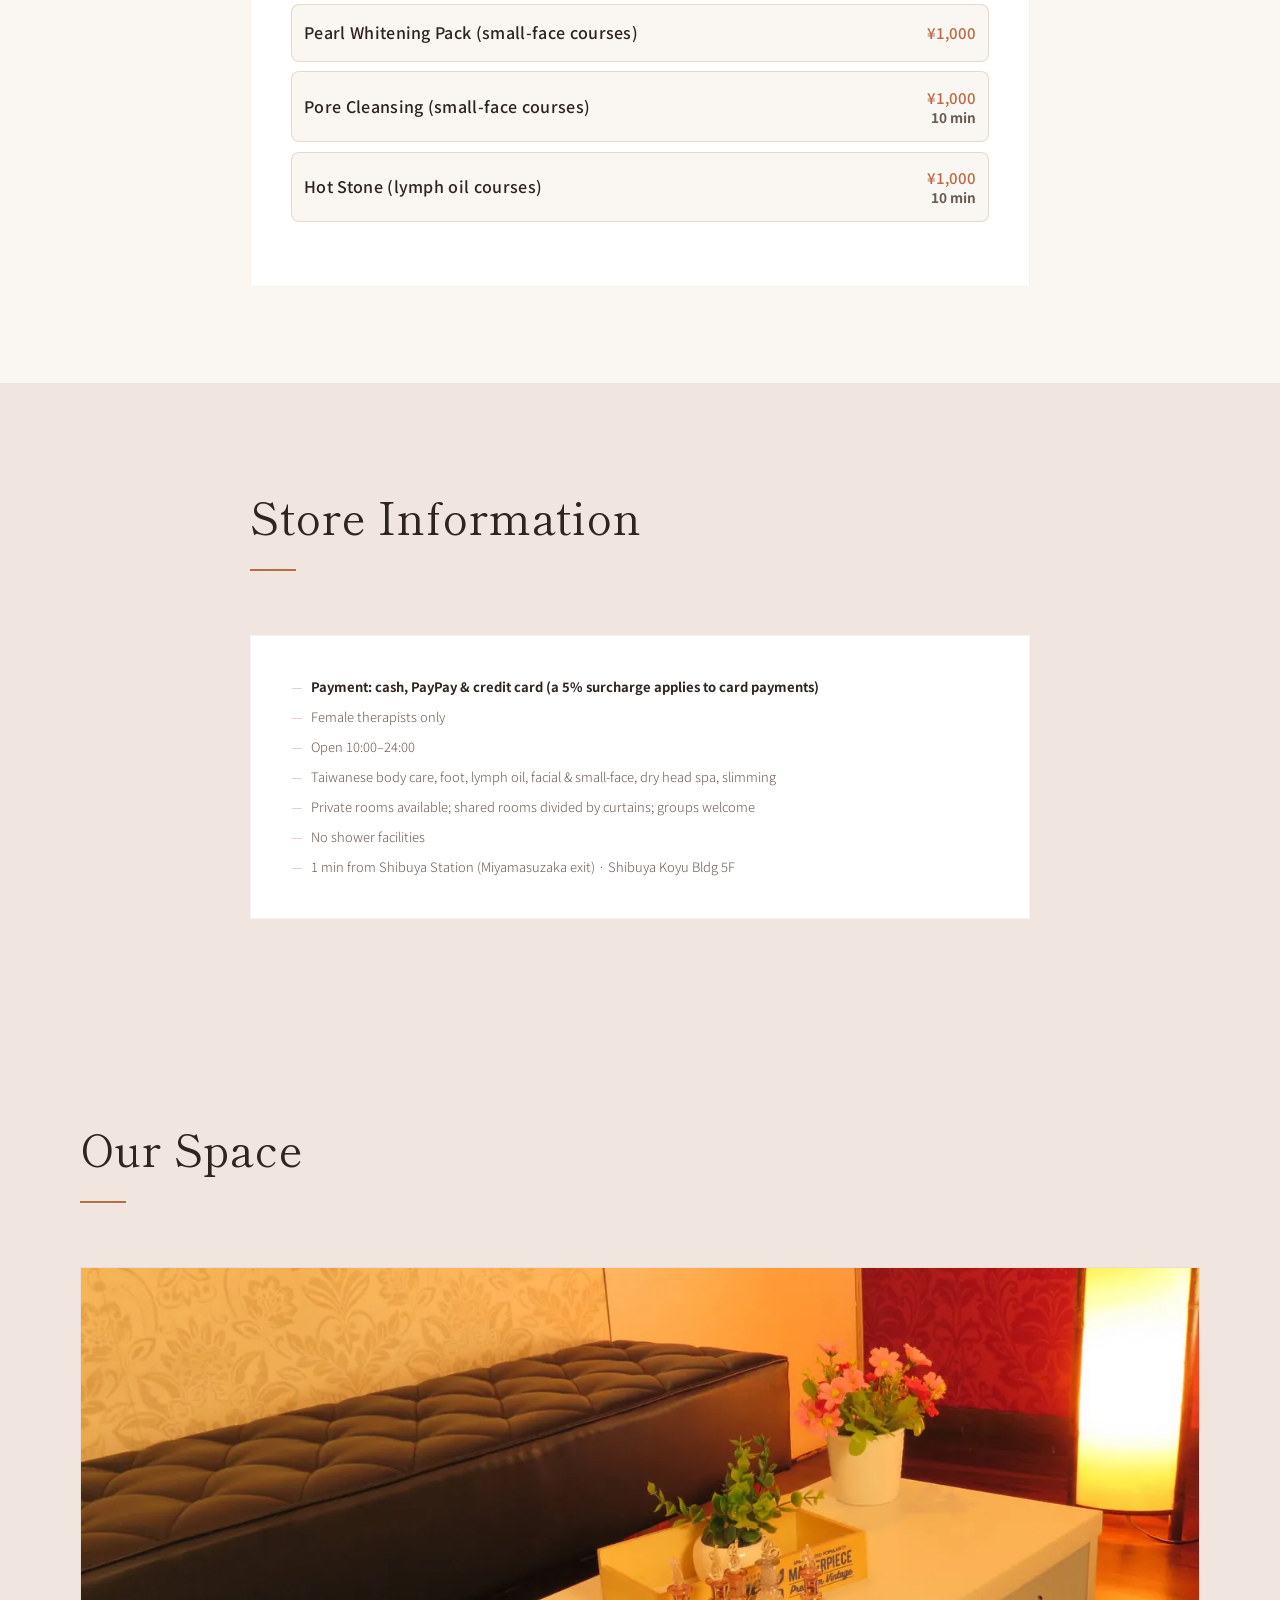
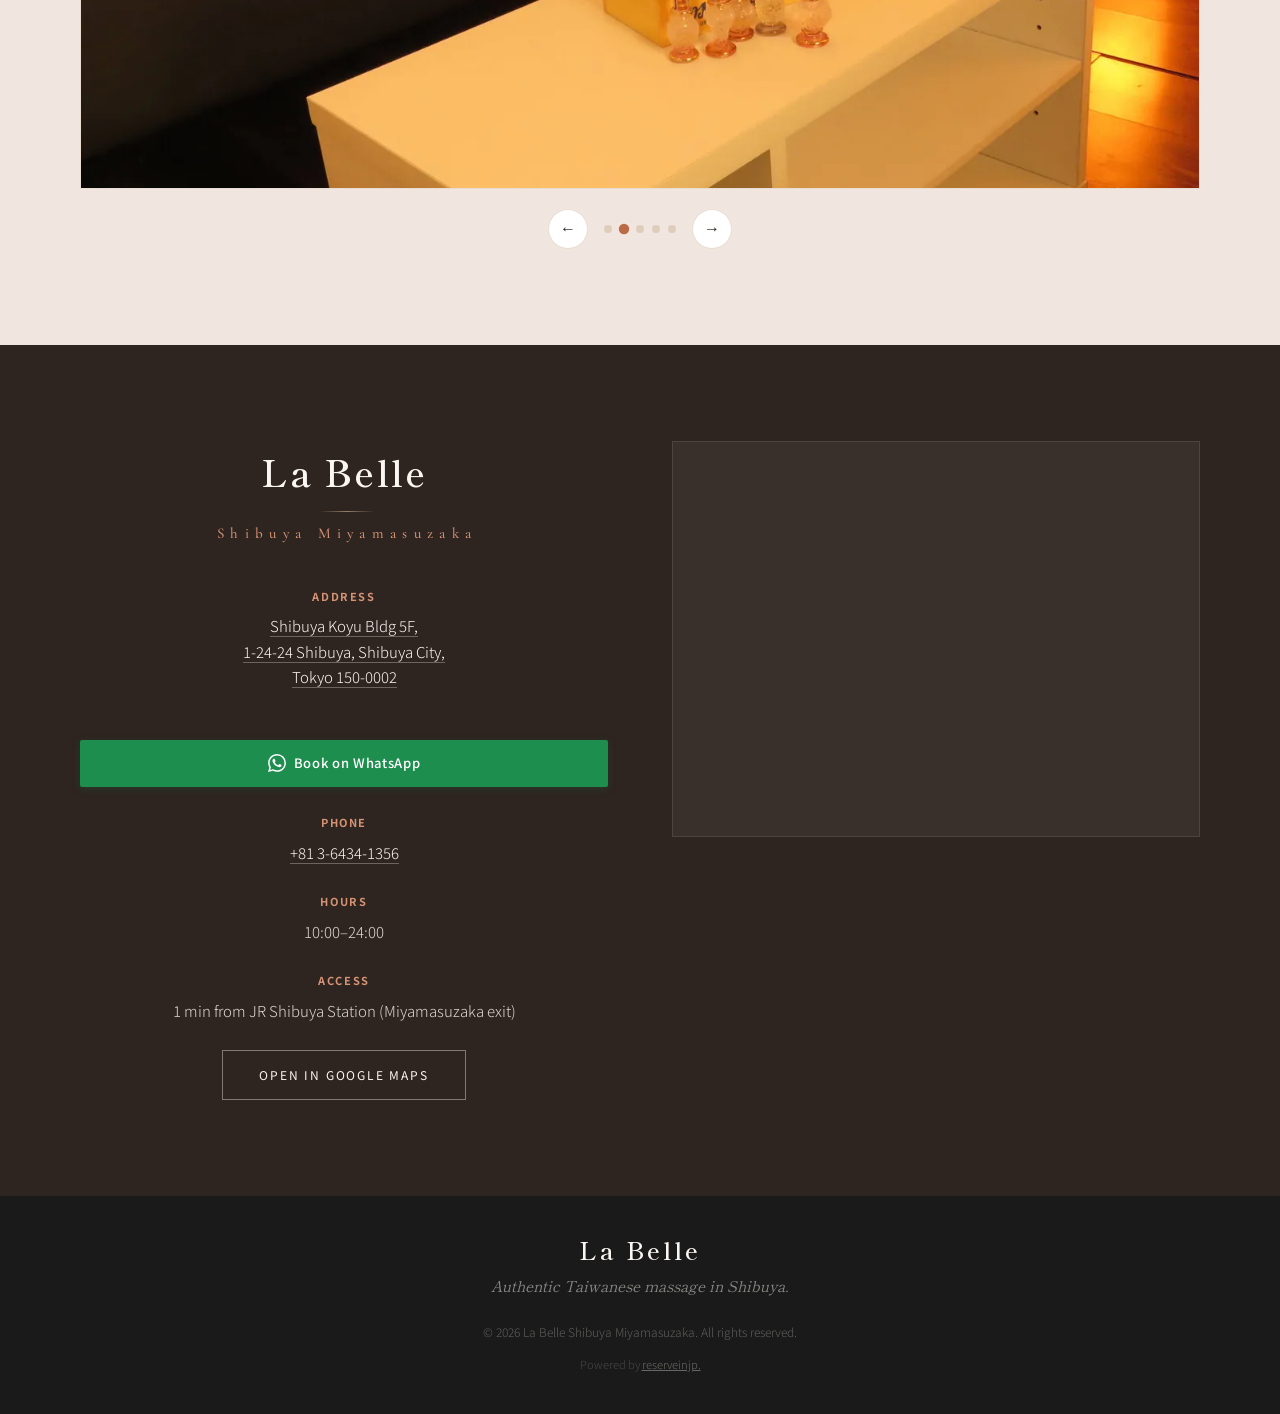
==== commit 51e30081: "Reapply short-title + sub-note formatting to long compound option names Restores the pre-rebuild rea" ====
--- a/la-belle/en/index.html
+++ b/la-belle/en/index.html
@@ -245,23 +245,27 @@
           <div class="option-rows">
             <label class="opt-row">
               <input type="radio" name="combo2-sel" value="Combo Body+Oil 60min" checked>
-              <span class="opt-duration"><span class="opt-name">Body 30 + Aroma Oil 30</span></span>
-              <span class="opt-price">¥5,500<small>60 min</small></span>
+              <span class="opt-duration"><span class="opt-name">Body + Aroma Oil 60 min</span></span>
+              <span class="opt-price">¥5,500</span>
+              <span class="opt-sub">Body 30 + Aroma Oil 30</span>
             </label>
             <label class="opt-row">
               <input type="radio" name="combo2-sel" value="Combo Foot+Oil 60min">
-              <span class="opt-duration"><span class="opt-name">Foot 30 + Aroma Oil 30</span></span>
-              <span class="opt-price">¥6,000<small>60 min</small></span>
+              <span class="opt-duration"><span class="opt-name">Foot + Aroma Oil 60 min</span></span>
+              <span class="opt-price">¥6,000</span>
+              <span class="opt-sub">Foot 30 + Aroma Oil 30</span>
             </label>
             <label class="opt-row">
               <input type="radio" name="combo2-sel" value="Combo Foot+Oil 90min">
-              <span class="opt-duration"><span class="opt-name">Foot 30 + Aroma Oil 60</span></span>
-              <span class="opt-price">¥8,800<small>90 min</small></span>
+              <span class="opt-duration"><span class="opt-name">Foot + Aroma Oil 90 min</span></span>
+              <span class="opt-price">¥8,800</span>
+              <span class="opt-sub">Foot 30 + Aroma Oil 60</span>
             </label>
             <label class="opt-row">
               <input type="radio" name="combo2-sel" value="Combo Body+Foot+Oil+Eye 100min">
-              <span class="opt-duration"><span class="opt-name">Body 30 + Foot 30 + Aroma Oil 30 + Eye 10</span></span>
-              <span class="opt-price">¥9,000<small>100 min</small></span>
+              <span class="opt-duration"><span class="opt-name">Combo Course 100 min</span></span>
+              <span class="opt-price">¥9,000</span>
+              <span class="opt-sub">Body 30 + Foot 30 + Aroma Oil 30 + Eye 10</span>
             </label>
           </div>
           <a href="../booking.html?lang=en" class="btn-booking"><svg viewBox="0 0 24 24" width="18" height="18"><path d="M17.472 14.382c-.297-.149-1.758-.867-2.03-.967-.273-.099-.471-.148-.67.15-.197.297-.767.966-.94 1.164-.173.199-.347.223-.644.075-.297-.15-1.255-.463-2.39-1.475-.884-.788-1.48-1.761-1.653-2.059-.173-.297-.018-.458.13-.606.134-.133.298-.347.446-.52.149-.174.198-.298.298-.497.099-.198.05-.371-.025-.52-.075-.149-.669-1.612-.916-2.207-.242-.579-.487-.5-.669-.51-.173-.008-.371-.01-.57-.01-.198 0-.52.074-.792.372-.272.297-1.04 1.016-1.04 2.479 0 1.462 1.065 2.875 1.213 3.074.149.198 2.096 3.2 5.077 4.487.709.306 1.262.489 1.694.625.712.227 1.36.195 1.871.118.571-.085 1.758-.719 2.006-1.413.248-.694.248-1.289.173-1.413-.074-.124-.272-.198-.57-.347m-5.421 7.403h-.004a9.87 9.87 0 01-5.031-1.378l-.361-.214-3.741.982.998-3.648-.235-.374a9.86 9.86 0 01-1.51-5.26c.001-5.45 4.436-9.884 9.888-9.884 2.64 0 5.122 1.03 6.988 2.898a9.825 9.825 0 012.893 6.994c-.003 5.45-4.437 9.884-9.885 9.884m8.413-18.297A11.815 11.815 0 0012.05 0C5.495 0 .16 5.335.157 11.892c0 2.096.547 4.142 1.588 5.945L.057 24l6.305-1.654a11.882 11.882 0 005.683 1.448h.005c6.554 0 11.89-5.335 11.893-11.893a11.821 11.821 0 00-3.48-8.413Z" fill="currentColor"/></svg> Book on WhatsApp</a>
@@ -338,18 +342,21 @@
           <div class="option-rows">
             <label class="opt-row">
               <input type="radio" name="facelymph-sel" value="Face30 Oil60" checked>
-              <span class="opt-duration"><span class="opt-name">Small Face 30 + Aroma Oil Lymph 60</span></span>
-              <span class="opt-price">¥7,500<small>90 min total</small></span>
+              <span class="opt-duration"><span class="opt-name">Small Face + Aroma Oil Lymph 90 min</span></span>
+              <span class="opt-price">¥7,500</span>
+              <span class="opt-sub">Small Face 30 + Aroma Oil Lymph 60</span>
             </label>
             <label class="opt-row">
               <input type="radio" name="facelymph-sel" value="Face60 Oil60">
-              <span class="opt-duration"><span class="opt-name">Small Face 60 + Aroma Oil Lymph 60</span></span>
-              <span class="opt-price">¥10,500<small>120 min total</small></span>
+              <span class="opt-duration"><span class="opt-name">Small Face + Aroma Oil Lymph 120 min</span></span>
+              <span class="opt-price">¥10,500</span>
+              <span class="opt-sub">Small Face 60 + Aroma Oil Lymph 60</span>
             </label>
             <label class="opt-row">
               <input type="radio" name="facelymph-sel" value="HyperKnife Face60 Oil60">
-              <span class="opt-duration"><span class="opt-name">Hyper Knife Small Face 60 + Aroma Oil Lymph 60</span></span>
-              <span class="opt-price">¥12,000<small>120 min total</small></span>
+              <span class="opt-duration"><span class="opt-name">Hyper Knife Small Face + Oil Lymph 120 min</span></span>
+              <span class="opt-price">¥12,000</span>
+              <span class="opt-sub">Hyper Knife Small Face 60 + Aroma Oil Lymph 60</span>
             </label>
           </div>
           <a href="../booking.html?lang=en" class="btn-booking"><svg viewBox="0 0 24 24" width="18" height="18"><path d="M17.472 14.382c-.297-.149-1.758-.867-2.03-.967-.273-.099-.471-.148-.67.15-.197.297-.767.966-.94 1.164-.173.199-.347.223-.644.075-.297-.15-1.255-.463-2.39-1.475-.884-.788-1.48-1.761-1.653-2.059-.173-.297-.018-.458.13-.606.134-.133.298-.347.446-.52.149-.174.198-.298.298-.497.099-.198.05-.371-.025-.52-.075-.149-.669-1.612-.916-2.207-.242-.579-.487-.5-.669-.51-.173-.008-.371-.01-.57-.01-.198 0-.52.074-.792.372-.272.297-1.04 1.016-1.04 2.479 0 1.462 1.065 2.875 1.213 3.074.149.198 2.096 3.2 5.077 4.487.709.306 1.262.489 1.694.625.712.227 1.36.195 1.871.118.571-.085 1.758-.719 2.006-1.413.248-.694.248-1.289.173-1.413-.074-.124-.272-.198-.57-.347m-5.421 7.403h-.004a9.87 9.87 0 01-5.031-1.378l-.361-.214-3.741.982.998-3.648-.235-.374a9.86 9.86 0 01-1.51-5.26c.001-5.45 4.436-9.884 9.888-9.884 2.64 0 5.122 1.03 6.988 2.898a9.825 9.825 0 012.893 6.994c-.003 5.45-4.437 9.884-9.885 9.884m8.413-18.297A11.815 11.815 0 0012.05 0C5.495 0 .16 5.335.157 11.892c0 2.096.547 4.142 1.588 5.945L.057 24l6.305-1.654a11.882 11.882 0 005.683 1.448h.005c6.554 0 11.89-5.335 11.893-11.893a11.821 11.821 0 00-3.48-8.413Z" fill="currentColor"/></svg> Book on WhatsApp</a>
@@ -383,23 +390,27 @@
                 </label>
                 <label class="opt-row">
                   <input type="radio" name="slim-sel" value="Hyper Knife 60min">
-                  <span class="opt-duration"><span class="opt-name">Hyper Knife (upper or lower body + 30 min aroma lymph oil)</span></span>
+                  <span class="opt-duration"><span class="opt-name">Hyper Knife</span></span>
                   <span class="opt-price">¥8,000<small>60 min</small></span>
+                  <span class="opt-sub">Upper or lower body + 30 min aroma lymph oil</span>
                 </label>
                 <label class="opt-row">
                   <input type="radio" name="slim-sel" value="Hyper Knife 90min">
-                  <span class="opt-duration"><span class="opt-name">Hyper Knife (upper or lower body + 45 min aroma lymph oil)</span></span>
+                  <span class="opt-duration"><span class="opt-name">Hyper Knife</span></span>
                   <span class="opt-price">¥12,000<small>90 min</small></span>
+                  <span class="opt-sub">Upper or lower body + 45 min aroma lymph oil</span>
                 </label>
                 <label class="opt-row">
                   <input type="radio" name="slim-sel" value="Hyper Knife 120min">
-                  <span class="opt-duration"><span class="opt-name">Hyper Knife (full body 60 + full-body aroma lymph oil 60)</span></span>
+                  <span class="opt-duration"><span class="opt-name">Hyper Knife</span></span>
                   <span class="opt-price">¥15,000<small>120 min</small></span>
+                  <span class="opt-sub">Full body 60 + full-body aroma lymph oil 60</span>
                 </label>
                 <label class="opt-row">
                   <input type="radio" name="slim-sel" value="Hyper Knife Face 60min">
-                  <span class="opt-duration"><span class="opt-name">Hyper Knife Facial (30 min Hyper Knife + 30 min small-face hand massage / face, neck, décolletage)</span></span>
+                  <span class="opt-duration"><span class="opt-name">Hyper Knife Facial</span></span>
                   <span class="opt-price">¥8,000<small>60 min</small></span>
+                  <span class="opt-sub">30 min Hyper Knife + 30 min small-face hand massage / face, neck, décolletage</span>
                 </label>
               </div>
             </div>
@@ -421,23 +432,27 @@
                 </label>
                 <label class="opt-row">
                   <input type="radio" name="slim-sel" value="Cavi RF EMS 60min">
-                  <span class="opt-duration"><span class="opt-name">Cavi × RF × EMS + Aroma Massage (upper or lower body + 30 min aroma lymph oil)</span></span>
+                  <span class="opt-duration"><span class="opt-name">Cavi × RF × EMS + Aroma Massage</span></span>
                   <span class="opt-price">¥8,000<small>60 min</small></span>
+                  <span class="opt-sub">Upper or lower body + 30 min aroma lymph oil</span>
                 </label>
                 <label class="opt-row">
                   <input type="radio" name="slim-sel" value="Cavi RF EMS 90min">
-                  <span class="opt-duration"><span class="opt-name">Cavi × RF × EMS + Aroma Massage (upper or lower body + 45 min aroma lymph oil)</span></span>
+                  <span class="opt-duration"><span class="opt-name">Cavi × RF × EMS + Aroma Massage</span></span>
                   <span class="opt-price">¥12,000<small>90 min</small></span>
+                  <span class="opt-sub">Upper or lower body + 45 min aroma lymph oil</span>
                 </label>
                 <label class="opt-row">
                   <input type="radio" name="slim-sel" value="Cavi RF EMS 120min">
-                  <span class="opt-duration"><span class="opt-name">Cavi × RF × EMS Full Body (full body 60 + full-body aroma lymph oil 60)</span></span>
+                  <span class="opt-duration"><span class="opt-name">Cavi × RF × EMS Full Body</span></span>
                   <span class="opt-price">¥15,000<small>120 min</small></span>
+                  <span class="opt-sub">Full body 60 + full-body aroma lymph oil 60</span>
                 </label>
                 <label class="opt-row">
                   <input type="radio" name="slim-sel" value="Radio EMS Hyperpulse Face 60min">
-                  <span class="opt-duration"><span class="opt-name">Radio Wave &amp; EMS &amp; Hyperpulse Facial (30 min + 30 min small-face hand massage / face, neck, décolletage)</span></span>
+                  <span class="opt-duration"><span class="opt-name">Radio Wave &amp; EMS &amp; Hyperpulse Facial</span></span>
                   <span class="opt-price">¥8,000<small>60 min</small></span>
+                  <span class="opt-sub">30 min + 30 min small-face hand massage / face, neck, décolletage</span>
                 </label>
               </div>
             </div>
